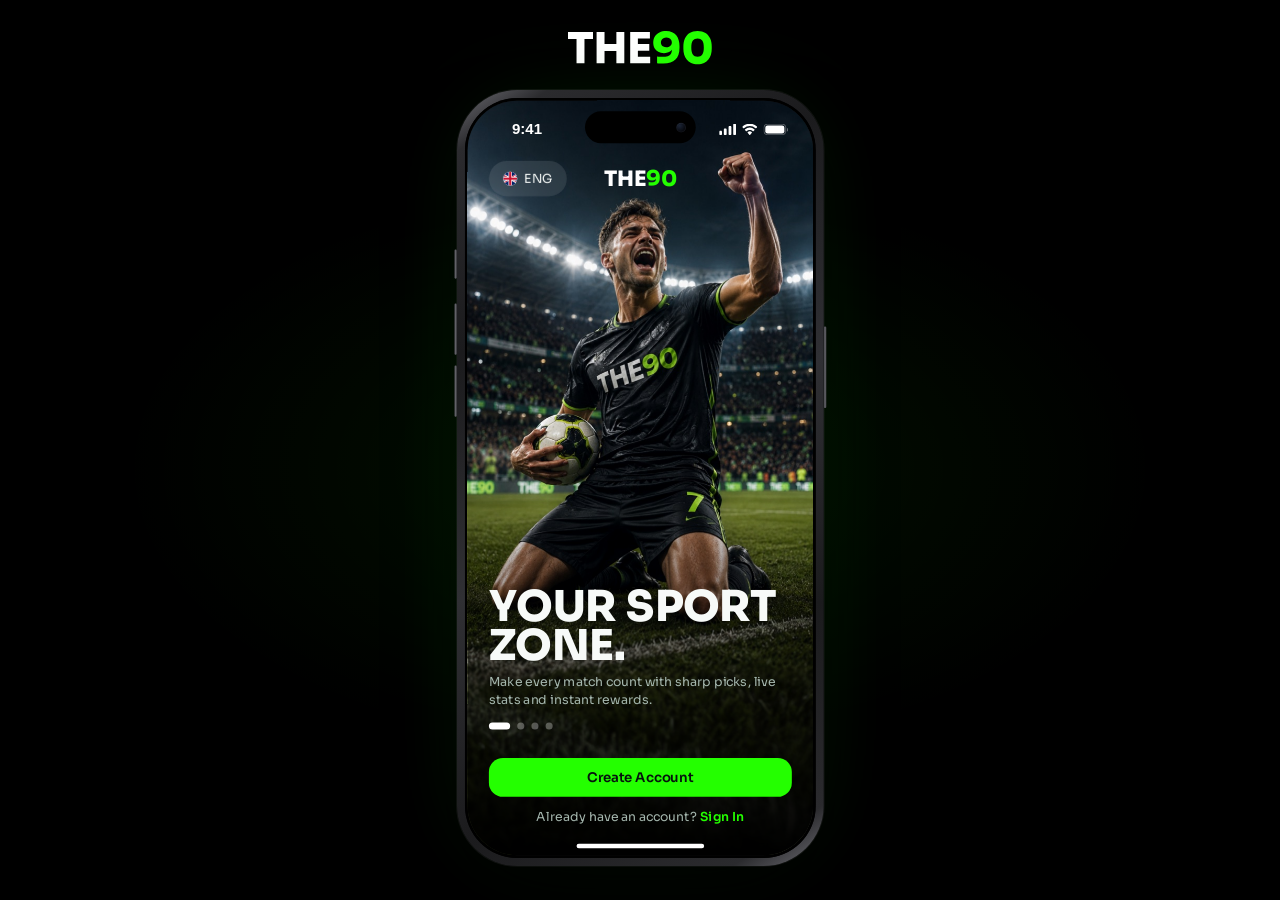
==== index.html @ f359acd2 "Rankings is the Global Ranking from the new mock-up The podium is gone: the season countdown, the Pr" ====
<!DOCTYPE html>
<html lang="en">
<head>
<meta charset="UTF-8">
<meta name="viewport" content="width=device-width, initial-scale=1">
<!-- The stylesheets and scripts carry ?v= numbers, but this page does not, so a
     cached copy of it keeps asking for the versions it remembers. Prototype gets
     reloaded by hand all day — always revalidate. -->
<meta http-equiv="Cache-Control" content="no-cache, no-store, must-revalidate">
<meta http-equiv="Pragma" content="no-cache">
<meta http-equiv="Expires" content="0">
<title>THE90 — Prototype</title>
<link rel="icon" href="assets/the90-logo.svg" type="image/svg+xml">

<link rel="preconnect" href="https://fonts.googleapis.com">
<link rel="preconnect" href="https://fonts.gstatic.com" crossorigin>
<link href="https://fonts.googleapis.com/css2?family=Sora:wght@400;500;600;700;800&display=swap" rel="stylesheet">
<!-- the countdown digits on Rankings -->
<link href="https://fonts.googleapis.com/css2?family=Inter:wght@700&display=swap" rel="stylesheet">

<link rel="stylesheet" href="css/style.css?v=8">
<link rel="stylesheet" href="css/main.css?v=64">
<link rel="stylesheet" href="css/rankings.css?v=17">
<link rel="stylesheet" href="css/leagues.css?v=61">
<link rel="stylesheet" href="css/arena.css?v=67">
<link rel="stylesheet" href="css/live.css?v=5">
<link rel="stylesheet" href="css/league.css?v=49">
<link rel="stylesheet" href="css/my-zone.css?v=8">
<link rel="stylesheet" href="css/ranks.css?v=1">
<link rel="stylesheet" href="css/notifications.css?v=2">
<link rel="stylesheet" href="css/community.css?v=11">
<link rel="stylesheet" href="css/settings.css?v=5">
</head>
<body>

<main class="stage">

  <!-- ===== Project logo ===== -->
  <button class="stage__logo" type="button" data-go="welcome" aria-label="Open THE90 from the beginning">
    <img src="assets/the90-logo.svg" alt="THE90" width="162" height="38">
  </button>

  <!-- ===== iPhone mockup ===== -->
  <div class="device-wrap">
  <div class="device">
    <span class="device__btn device__btn--action"></span>
    <span class="device__btn device__btn--vol-up"></span>
    <span class="device__btn device__btn--vol-down"></span>
    <span class="device__btn device__btn--power"></span>

    <div class="device__screen">
      <div class="island"><span class="island__cam"></span></div>

      <!-- ---------- app ---------- -->
      <div class="app" id="app">

        <!-- ambient background -->
        <div class="app__bg" data-bg>
          <img src="assets/img/hero.jpg" alt="" class="app__bg-img is-active" data-welcome-bg>
          <img src="assets/img/welcome-match.jpg" alt="" class="app__bg-img" data-welcome-bg>
          <img src="assets/img/welcome-fans.jpg" alt="" class="app__bg-img" data-welcome-bg>
          <img src="assets/img/welcome-player.jpg" alt="" class="app__bg-img" data-welcome-bg>
          <div class="app__bg-fade"></div>
        </div>

        <!-- status bar -->
        <div class="statusbar">
          <div class="statusbar__time">9:41</div>
          <div class="statusbar__levels">
            <img src="assets/icons/cellular.svg" alt="" width="19.2" height="12.23">
            <img src="assets/icons/wifi.svg" alt="" width="17.14" height="12.33">
            <img src="assets/icons/battery.svg" alt="" width="27.33" height="13">
          </div>
        </div>

        <!-- ============ SCREEN: WELCOME ============ -->
        <section class="screen screen--welcome is-active" data-screen="welcome">
          <div class="content content--welcome">

            <div class="logo-row">
              <button class="lang" type="button">
                <span class="lang__flag"><img src="assets/icons/flag-uk.svg" alt="" width="16" height="16"></span>
                <span class="lang__label">ENG</span>
              </button>
              <div class="wordmark">THE<span>90</span></div>
            </div>

            <div class="welcome-main">
              <div class="offer" data-welcome-copy>
                <h1 class="offer__title offer__title--hero" data-welcome-title>Your Sport<br>Zone.</h1>
                <p class="offer__sub" data-welcome-subtitle>Make every match count with sharp picks, live stats and instant rewards.</p>
                <div class="dots" data-dots>
                  <span class="dots__dot is-active"></span>
                  <span class="dots__dot"></span>
                  <span class="dots__dot"></span>
                  <span class="dots__dot"></span>
                </div>
              </div>
            </div>

            <div class="card-bottom">
              <button class="btn btn--primary" type="button" data-go="create">Create Account</button>
              <p class="switch">
                <span>Already have an account?</span>
                <a href="#" data-go="signin">Sign In</a>
              </p>
            </div>

          </div>
        </section>

        <!-- ============ SCREEN: SIGN IN ============ -->
        <section class="screen screen--form" data-screen="signin">
          <form class="content content--form" novalidate data-form="signin">

            <div class="form-main">

              <div class="logo-row">
                <button class="lang" type="button">
                  <span class="lang__flag"><img src="assets/icons/flag-uk.svg" alt="" width="16" height="16"></span>
                  <span class="lang__label">ENG</span>
                </button>
                <div class="wordmark">THE<span>90</span></div>
              </div>

              <div class="offer">
                <h1 class="offer__title">Sign in to your Account.</h1>
                <p class="offer__sub">Sign up to place bets, follow live events and receive exclusive bonuses.</p>
              </div>

              <!-- email -->
              <div class="field" data-field data-validate="email">
                <div class="field__box">
                  <input class="field__input" type="email" name="email" placeholder="john@email.com"
                         autocomplete="email" spellcheck="false">
                </div>
                <p class="field__msg" data-msg></p>
              </div>

              <!-- password -->
              <div class="field" data-field data-validate="required">
                <div class="field__box">
                  <input class="field__input" type="password" name="password" placeholder="Password"
                         autocomplete="current-password">
                  <button class="field__eye" type="button" data-eye aria-label="Show password"></button>
                </div>
                <p class="field__msg" data-msg></p>
              </div>

              <div class="section">
                <button class="btn btn--primary" type="submit">Next Step</button>
              </div>

              <div class="divider"><span class="divider__line"></span><span class="divider__label">or</span><span class="divider__line"></span></div>

              <div class="socials">
                <button class="social social--fb" type="button"><img src="assets/icons/facebook.svg" alt="Facebook" width="24" height="24"></button>
                <button class="social social--light" type="button"><img src="assets/icons/google.svg" alt="Google" width="23" height="23"></button>
                <button class="social social--light" type="button"><img src="assets/icons/apple.svg" alt="Apple" width="24" height="24"></button>
              </div>

              <p class="switch switch--pad">
                <span>Don't have an account?</span>
                <a href="#" data-go="create">Create Account Now</a>
              </p>

            </div>

            <p class="terms">Terms &amp; Conditions</p>

          </form>
        </section>

        <!-- ============ SCREEN: CREATE ACCOUNT ============ -->
        <section class="screen screen--form" data-screen="create">
          <form class="content content--form" novalidate data-form="create">

            <div class="form-main">

              <div class="logo-row">
                <button class="lang" type="button">
                  <span class="lang__flag"><img src="assets/icons/flag-uk.svg" alt="" width="16" height="16"></span>
                  <span class="lang__label">ENG</span>
                </button>
                <div class="wordmark">THE<span>90</span></div>
              </div>

              <div class="offer">
                <h1 class="offer__title">Create<br>Account.</h1>
                <p class="offer__sub">Sign up to place bets, follow live events and receive exclusive bonuses.</p>
              </div>

              <!-- email -->
              <div class="field" data-field data-validate="email">
                <div class="field__box">
                  <input class="field__input" type="email" name="email" placeholder="john@email.com"
                         autocomplete="email" spellcheck="false">
                </div>
                <p class="field__msg" data-msg></p>
              </div>

              <!-- password -->
              <div class="field" data-field data-validate="password">
                <div class="field__box">
                  <input class="field__input" type="password" name="password" placeholder="Password"
                         autocomplete="new-password">
                  <button class="field__eye" type="button" data-eye aria-label="Show password"></button>
                </div>
                <p class="field__msg field__msg--hint" data-msg>Use 8+ characters with letters, numbers and symbols.</p>
              </div>

              <!-- confirm password -->
              <div class="field" data-field data-validate="confirm">
                <div class="field__box">
                  <input class="field__input" type="password" name="confirm" placeholder="Confirm password"
                         autocomplete="new-password">
                  <button class="field__eye" type="button" data-eye aria-label="Show password"></button>
                </div>
                <p class="field__msg" data-msg></p>
              </div>

              <div class="card">
                <button class="btn btn--primary" type="submit">Next Step</button>

                <label class="check">
                  <input class="check__input" type="checkbox" name="terms" data-required-check>
                  <span class="check__box"></span>
                  <span class="check__label">I agree with the <a href="#">Terms &amp; Conditions</a></span>
                </label>

                <label class="check">
                  <input class="check__input" type="checkbox" name="promo">
                  <span class="check__box"></span>
                  <span class="check__label">I would like to receive promotions and bonus offers.</span>
                </label>
              </div>

            </div>

            <div class="divider"><span class="divider__line"></span><span class="divider__label">or</span><span class="divider__line"></span></div>

            <div class="socials">
              <button class="social social--fb" type="button"><img src="assets/icons/facebook.svg" alt="Facebook" width="24" height="24"></button>
              <button class="social social--light" type="button"><img src="assets/icons/google.svg" alt="Google" width="23" height="23"></button>
              <button class="social social--light" type="button"><img src="assets/icons/apple.svg" alt="Apple" width="24" height="24"></button>
            </div>

            <p class="switch">
              <span>Already have an account?</span>
              <a href="#" data-go="signin">Sign In</a>
            </p>

          </form>
        </section>

        <!-- ============ SCREEN: PROFILE SETUP ============ -->
        <section class="screen screen--form" data-screen="profile">
          <form class="content content--profile" novalidate data-form="profile">
            <button class="iconbtn setup-back" type="button" data-go="create" aria-label="Back">
              <img src="assets/icons/chevron-down.svg" alt="" width="20" height="20">
            </button>
            <div class="offer">
              <h1 class="offer__title">Set up your profile</h1>
              <p class="offer__sub">Choose how you'll appear to others</p>
            </div>
            <label class="avatar-pick">
              <input type="file" accept="image/*" data-avatar-input>
              <span class="avatar-pick__preview" data-avatar-preview>+</span>
            </label>

            <section class="avatar-presets" aria-label="Preset avatars">
              <p class="avatar-presets__title">Or pick one of ours</p>
              <div class="avatar-presets__grid" data-avatar-presets></div>
            </section>
            <div class="field profile-field" data-field data-validate="username">
              <label class="field__label" for="profile-username">Username</label>
              <div class="field__box">
                <input class="field__input" id="profile-username" type="text" name="username"
                       placeholder="@username" autocomplete="username" spellcheck="false">
              </div>
              <p class="field__msg" data-msg></p>
            </div>
            <button class="btn btn--primary" type="submit">Continue</button>
            <button class="setup-skip" type="button" data-go="teams">Skip for now</button>
          </form>
        </section>

        <!-- ============ SCREEN: FAVOURITE TEAM ============ -->
        <section class="screen screen--form" data-screen="teams">
          <div class="content content--teams">
            <button class="iconbtn setup-back" type="button" data-go="profile" aria-label="Back">
              <img src="assets/icons/chevron-down.svg" alt="" width="20" height="20">
            </button>
            <div class="offer">
              <h1 class="offer__title">Pick your favourite teams</h1>
              <p class="offer__sub">We'll personalise your feed and offers</p>
            </div>
            <label class="club-search">
              <img src="assets/search.svg" alt="" width="18" height="18">
              <input type="search" placeholder="Search club..." data-club-search>
            </label>
            <div class="club-grid" data-club-grid></div>
            <button class="clubs-toggle" type="button" data-clubs-toggle>All Clubs <span>↓</span></button>
            <button class="btn btn--primary team-continue" type="button" data-team-continue>Continue</button>
            <button class="setup-skip team-skip" type="button" data-go="main">Skip for now</button>
          </div>
        </section>

        <!-- ============ SCREEN: MAIN ============ -->
        <section class="screen screen--main" data-screen="main">

          <!-- scrollable content -->
          <div class="mainscroll" data-scroll>
            <div class="mainscroll__inner">

              <!-- LIVE — one slide per match in play -->
              <div class="livewrap" data-live>
                <div class="live-track" data-live-track></div>
              </div>

              <!-- Daily challenges -->
              <div class="picksbar">
                <div class="picksbar__row">
                  <span class="picksbar__title">Daily challenges</span>
                  <span class="picks-deadline">
                    <img src="assets/icons/timer.svg" alt="" width="16" height="16">
                    <b data-picks-deadline>Closes in 12:15:38</b>
                  </span>
                </div>
                <div class="picksbar__progress">
                  <div class="picksbar__meter"><i data-picks-meter></i></div>
                  <span class="picksbar__count"><b data-picks-done>0</b><small data-picks-total>/10</small></span>
                </div>
              </div>

              <div class="picks" data-picks>
                <article class="mcard mcard--done" data-picks-done-card hidden>
                  <div class="donecard">
                    <div class="donecard__art" data-done-art aria-hidden="true"></div>
                    <p class="donecard__title">Congratulations! All 10 picks are in.</p>
                    <p class="donecard__win">
                      Rating reward:
                      <b><span data-done-points>+ 5</span><img src="assets/icons/soccer-ball.svg" alt="" width="16" height="16"></b>
                    </p>
                    <button class="donecard__edit" type="button" data-done-edit>Edit picks</button>
                  </div>
                </article>
              </div>

              <!-- Sponsored AD -->
              <div class="ad" data-ad>
                <span class="ad__tag">Sponsored AD</span>
                <div class="ad__track" data-ad-track>
                  <article class="ad__slide is-active">
                    <div class="ad__text"><h3>Weekend<br>Boost Special</h3><p>Deposit now and get up to <b>€500 bonus</b></p><button class="ad__btn" type="button">Claim Now</button></div>
                    <img class="ad__model" src="assets/img/ad-model.png" alt="">
                  </article>
                  <article class="ad__slide">
                    <div class="ad__text"><h3>Champions<br>Night Bonus</h3><p>Make your picks and earn <b>double points</b></p><button class="ad__btn" type="button">Play Now</button></div>
                    <img class="ad__model" src="assets/img/ad-model.png" alt="">
                  </article>
                  <article class="ad__slide">
                    <div class="ad__text"><h3>Daily<br>Winning Streak</h3><p>Return every day for an <b>extra reward</b></p><button class="ad__btn" type="button">Join Now</button></div>
                    <img class="ad__model" src="assets/img/ad-model.png" alt="">
                  </article>
                </div>
                <div class="ad__dots" data-ad-dots><button class="is-active" type="button" aria-label="Ad 1"></button><button type="button" aria-label="Ad 2"></button><button type="button" aria-label="Ad 3"></button></div>
              </div>

              <!-- Calendar -->
              <div class="section-head"><span>Calendar</span></div>
              <div class="daterow" data-daterow></div>
              <div class="daylist" data-daylist></div>

              <!-- News -->
              <div class="section-head"><span>News</span></div>
              <div class="news">
                <article class="newscard">
                  <img class="newscard__art" src="assets/img/welcome-goal.jpg" alt="">
                  <div class="newscard__body">
                    <strong class="newscard__title">Exact scores are paying out twice as often this month</strong>
                    <p class="newscard__text">Across the last five rounds the exact-score market landed on 18% of cards — nearly double the season average. Most of that comes from low-scoring league games, where 1–0 and 2–1 keep repeating. The outcome market is still the safer 10 points, but if you are chasing the table, the 30 is where the ground is being made up right now.</p>
                    <button class="newscard__more" type="button" data-news-more aria-expanded="false">Read more</button>
                  </div>
                </article>
                <article class="newscard">
                  <img class="newscard__art" src="assets/img/welcome-fans.jpg" alt="">
                  <div class="newscard__body">
                    <strong class="newscard__title">Private leagues are outgrowing the public boards</strong>
                    <p class="newscard__text">Nine in ten rounds are now played inside an invite-only league rather than on the global table. Smaller boards mean your position moves every single round, and the chat keeps everyone honest about their picks. Public leagues still decide the season ranking, but the day-to-day competition has clearly moved indoors.</p>
                    <button class="newscard__more" type="button" data-news-more aria-expanded="false">Read more</button>
                  </div>
                </article>
                <article class="newscard">
                  <img class="newscard__art" src="assets/img/welcome-match.jpg" alt="">
                  <div class="newscard__body">
                    <strong class="newscard__title">What the derby round means for your streak</strong>
                    <p class="newscard__text">Six top-flight derbies land in the same round for the first time this season. Derbies break form: home advantage counts for less, and draws come in well above the usual rate. If your streak is on the line, the outcome market is the one to lean on this week — the exact score can wait for a calmer round.</p>
                    <button class="newscard__more" type="button" data-news-more aria-expanded="false">Read more</button>
                  </div>
                </article>
                <button class="news__all" type="button">All news</button>
              </div>

            </div>
          </div>

          <!-- fixed top app bar -->
          <div class="topbar">
            <div class="topbar__scrim"></div>
            <div class="topbar__row">
              <div class="wordmark wordmark--sm">THE<span>90</span></div>
              <div class="topbar__actions status-header">
                <button class="iconbtn" type="button" aria-label="Notifications, 3 unread" data-go="notifications" data-notification-button>
                  <img src="assets/icons/bell.svg" alt="" width="12" height="13">
                  <span class="iconbtn__badge" data-notification-badge>3</span>
                </button>
                <button class="balance" type="button" data-go="my-zone" aria-label="Open My Zone profile">
                  <span class="balance__avatar">
                    <img src="assets/my-zone/avatar.png" alt="">
                    <img class="balance__rank-icon" src="assets/icons/rank-badge.svg" alt="" width="16" height="16">
                  </span>
                  <span class="balance__copy">
                    <span class="balance__row">
                      <img class="balance__coin" src="assets/icons/soccer-ball.svg" alt="" width="16" height="16">
                      <span class="balance__value" data-balance>10 000</span>
                    </span>
                    <small class="balance__rank" data-rank-label>Diamond</small>
                  </span>
                </button>
              </div>
            </div>
          </div>

        </section>

        <!-- ============ SCREEN: RANKINGS ============ -->
        <section class="screen screen--rankings" data-screen="rankings">
          <div class="rankings-scroll" data-rankings-scroll>
            <!-- Figma › 02 · Rankings › Global – Top Leaders (1267:8160) -->
            <div class="leaders-hero">
              <div class="leaders-hero__art" aria-hidden="true">
                <img src="assets/rankings/v2/hero.jpg" alt="">
              </div>

              <div class="leaders-hero__content">
                <div class="leaders-timer" role="timer" aria-label="Season ends in" data-leaders-timer>
                  <span class="leaders-timer__label"><img src="assets/rankings/v2/timer.svg" alt="" width="12" height="12">Ends in</span>
                  <span class="leaders-timer__clock">
                    <span class="leaders-timer__unit"><b data-leaders-timer-part="d">10</b><small>d</small></span><i>:</i>
                    <span class="leaders-timer__unit"><b data-leaders-timer-part="h">15</b><small>h</small></span><i>:</i>
                    <span class="leaders-timer__unit"><b data-leaders-timer-part="m">39</b><small>m</small></span><i>:</i>
                    <span class="leaders-timer__unit"><b data-leaders-timer-part="s">39</b><small>s</small></span>
                  </span>
                </div>

                <header class="leaders-heading">
                  <h1>Global<br><span>Ranking</span></h1>
                  <p class="leaders-season"><i></i>Season 2026/27</p>
                </header>

                <button class="leaders-prizes" type="button" data-leaders-prizes aria-haspopup="dialog">
                  Prizes <img src="assets/rankings/v2/chevron.svg" alt="" width="16" height="16">
                </button>
              </div>
            </div>

            <div class="leaders-list" data-leaders-list>
              <!-- a running feed: a new gainer slides in every couple of seconds -->
              <section class="leaders-gainers" aria-label="Top gainers">
                <p class="leaders-gainers__title">Top gainers:</p>
                <div class="leaders-gainers__track" aria-live="off" data-leaders-gainers></div>
              </section>
              <div class="leaders-rows" aria-label="Global leaderboard" data-rankings-list></div>
            </div>
          </div>

          <!-- everything scrolling up dissolves into the status bar -->
          <div class="rankings-scrim" aria-hidden="true"></div>
        </section>

        <!-- ============ SCREEN: LEAGUES ============ -->
        <section class="screen screen--leagues" data-screen="leagues">
          <div class="leagues-scroll" data-leagues-scroll>
            <main class="theleagues-content">
              <section class="theleagues-hero" aria-labelledby="theleagues-title">
                <div class="theleagues-hero__copy">
                  <h1 id="theleagues-title">Your community. Your rules.</h1>
                  <p>Create your league or join friends' leagues, chat, compete and have fun together.</p>
                </div>
                <div class="theleagues-tabs" role="tablist" aria-label="Your leagues">
                  <button class="theleagues-tab" type="button" role="tab" aria-selected="false" data-leagues-tab="joined">Joined Leagues</button>
                  <button class="theleagues-tab is-on" type="button" role="tab" aria-selected="true" data-leagues-tab="own">My Leagues</button>
                </div>
              </section>

              <section class="theleagues-panel" role="tabpanel" data-leagues-panel="joined" hidden>
                <header class="theleagues-section-head">
                  <h2>Joined Leagues <span>(1)</span></h2>
                </header>
                <!-- A league somebody else runs: you play in it, and the only
                     things it lets you do are invite and leave. -->
                <div class="theleagues-list">
                  <article class="theleagues-card">
                    <button class="theleagues-card__open" type="button" data-go="league"
                            data-league-joined="true" data-league-privacy="open"
                            aria-label="Open Office League">
                      <span class="theleagues-card__art">
                        <img src="assets/leagues/theleagues-bronze-trophy.png" alt="">
                      </span>
                      <span class="theleagues-card__body">
                        <span class="theleagues-card__copy">
                          <h3 class="theleagues-card__title">Office League</h3>
                          <p>Colleagues on the field, friends in life. Only forward!</p>
                        </span>
                        <span class="theleagues-card__rule"></span>
                        <span class="theleagues-card__footer">
                          <span class="theleagues-card__avatars">
                            <img src="assets/leagues/theleagues-member-1.png" alt="">
                            <img src="assets/leagues/theleagues-member-2.png" alt="">
                            <img src="assets/leagues/theleagues-member-3.png" alt="">
                            <img src="assets/leagues/theleagues-member-4.png" alt="">
                            <span class="theleagues-card__more">+24</span>
                          </span>
                        </span>
                      </span>
                    </button>
                    <button class="theleagues-card__chat" type="button" data-go="league-chat"
                            data-league-joined="true" data-league-privacy="open"
                            aria-label="Open the chat of Office League">Chat<i class="theleagues-card__unread"></i></button>
                  </article>
                </div>
                <article class="theleagues-create-card">
                  <img src="assets/leagues/theleagues-create-trophy.png" alt="">
                  <div><h2>Create Your Own League</h2><p>Set your rules, invite friends and compete for the top spot.</p></div>
                  <button type="button" data-go="league-create">Create League</button>
                </article>
              </section>

              <section class="theleagues-panel" role="tabpanel" data-leagues-panel="own">
                <header class="theleagues-section-head">
                  <h2>My Leagues <span data-leagues-count>(3)</span></h2>
                  <button type="button" class="theleagues-sort" aria-label="Sort leagues by recent">Sort by: <b>Recent</b><img src="assets/icons/chevron-down.svg" alt=""></button>
                </header>
                <div class="theleagues-list" data-own-leagues></div>
                <div class="theleagues-empty" data-own-empty hidden>
                  <strong>No leagues of your own yet</strong>
                  <p>Start a league and invite the people you want to play with.</p>
                </div>
                <article class="theleagues-create-card">
                  <img src="assets/leagues/theleagues-create-trophy.png" alt="">
                  <div><h2>Create Your Own League</h2><p>Set your rules, invite friends and compete for the top spot.</p></div>
                  <button type="button" data-go="league-create">Create League</button>
                </article>
              </section>
            </main>

          </div>

          <div class="topbar leagues-topbar">
            <div class="topbar__scrim"></div>
            <div class="topbar__row">
              <div class="wordmark wordmark--sm">THE<span>LEAGUES</span></div>
              <div class="topbar__actions status-header">
                <button class="iconbtn" type="button" aria-label="Notifications, 3 unread" data-go="notifications" data-notification-button>
                  <img src="assets/icons/bell.svg" alt="" width="12" height="13">
                  <span class="iconbtn__badge" data-notification-badge>3</span>
                </button>
                <button class="balance" type="button" data-go="my-zone" aria-label="Open My Zone profile">
                  <span class="balance__avatar">
                    <img src="assets/arena/thearena-avatar.png" alt="">
                    <img class="balance__rank-icon" src="assets/icons/rank-badge.svg" alt="" width="16" height="16">
                  </span>
                  <span class="balance__copy">
                    <span class="balance__row">
                      <img class="balance__coin" src="assets/icons/soccer-ball.svg" alt="" width="16" height="16">
                      <span class="balance__value">10 000</span>
                    </span>
                    <small class="balance__rank" data-rank-label>Diamond</small>
                  </span>
                </button>
              </div>
            </div>
          </div>
        </section>

          <!-- ============ SCREEN: ARENA ============ -->
          <section class="screen screen--arena" data-screen="arena">
            <div class="arena-scroll" data-arena-scroll>
              <main class="thearena-content">
                <section class="thearena-hero" aria-labelledby="thearena-title">
                  <div class="thearena-hero__copy">
                    <h1 id="thearena-title">Compete. Predict. Win.</h1>
                    <p>Join exclusive tournaments, predict outcomes, climb the leaderboard and win awesome prizes</p>
                  </div>
                  <div class="thearena-filters" role="tablist" aria-label="Tournament filters">
                    <button class="thearena-filter is-active" type="button" role="tab" aria-selected="true" data-arena-filter="all">All Tournaments</button>
                    <button class="thearena-filter" type="button" role="tab" aria-selected="false" data-arena-filter="open">Open</button>
                    <button class="thearena-filter" type="button" role="tab" aria-selected="false" data-arena-filter="ranked">Ranked</button>
                    <button class="thearena-filter" type="button" role="tab" aria-selected="false" data-arena-filter="sponsored">Sponsored</button>
                  </div>
                </section>

                <section class="thearena-section thearena-featured-section" aria-labelledby="arena-live-title">
                  <header class="thearena-section__head"><h2 id="arena-live-title">Live Tournaments</h2><button type="button" class="thearena-link" data-featured-toggle aria-controls="live-tournaments" aria-expanded="false">View all</button></header>
                  <div class="thearena-featured-viewport" id="live-tournaments" data-featured-viewport aria-label="Live tournaments">
                    <div class="thearena-featured-track" data-featured-track>
                      <article class="thearena-featured thearena-featured-card" data-arena-tournament data-featured-card data-arena-kind="sponsored" data-tournament-phase="live" data-tournament-id="diamond-cup" data-tournament-state="joined" role="button" tabindex="0" aria-label="Open Diamond Cup tournament, live now">
                        <div class="thearena-featured__cover">
                          <img src="assets/arena/thearena-diamond-cup.png" alt="Diamond Cup trophy">
                          <span class="thearena-tag thearena-tag--sponsored">Sponsored</span>
                          <span class="thearena-time thearena-time--live"><i aria-hidden="true"></i>Live now</span>
                        </div>
                        <div class="thearena-featured__body">
                          <div class="thearena-featured__copy"><h3>DIAMOND CUP</h3><p>Exclusive VIP tournament · 5 rounds of top matches · branded sponsor prizes</p></div>
                          <div class="thearena-featured__footer">
                            <dl class="thearena-stats"><div><dt>40</dt><dd>Participants</dd></div><div><dt>5</dt><dd>Rounds</dd></div></dl>
                            <div class="thearena-place"><strong>#6</strong><span>Your place</span></div>
                            <button type="button" class="thearena-join" data-arena-join>Join for FREE</button>
                          </div>
                        </div>
                      </article>
                      <article class="thearena-featured thearena-featured-card" data-arena-tournament data-featured-card data-arena-kind="open" data-tournament-phase="live" data-tournament-id="weekend-spotlight" data-tournament-state="joined" role="button" tabindex="0" aria-label="Open Weekend Challenge tournament, live now">
                        <div class="thearena-featured__cover">
                          <img src="assets/arena/thearena-gold-cup.png" alt="Golden football trophy">
                          <span class="thearena-tag thearena-tag--open">Open</span>
                          <span class="thearena-time thearena-time--live"><i aria-hidden="true"></i>Live now</span>
                        </div>
                        <div class="thearena-featured__body">
                          <div class="thearena-featured__copy"><h3>WEEKEND CHALLENGE</h3><p>Predict top matches this weekend and compete for exclusive prizes</p></div>
                          <div class="thearena-featured__footer">
                            <dl class="thearena-stats"><div><dt>40</dt><dd>Participants</dd></div><div><dt>5</dt><dd>Rounds</dd></div></dl>
                            <div class="thearena-place"><strong>#12</strong><span>Your place</span></div>
                            <button type="button" class="thearena-join" data-arena-join>Join for FREE</button>
                          </div>
                        </div>
                      </article>
                      <article class="thearena-featured thearena-featured-card" data-arena-tournament data-featured-card data-arena-kind="sponsored" data-tournament-phase="live" data-tournament-id="final-whistle" data-tournament-state="joined" role="button" tabindex="0" aria-label="Open Final Whistle tournament, live now">
                        <div class="thearena-featured__cover">
                          <img src="assets/arena/thearena-football.png" alt="Silver football trophy">
                          <span class="thearena-tag thearena-tag--sponsored">Sponsored</span>
                          <span class="thearena-time thearena-time--live"><i aria-hidden="true"></i>Live now</span>
                        </div>
                        <div class="thearena-featured__body">
                          <div class="thearena-featured__copy"><h3>FINAL WHISTLE</h3><p>Join the sponsor cup and make your picks before the final kickoff</p></div>
                          <div class="thearena-featured__footer">
                            <dl class="thearena-stats"><div><dt>32</dt><dd>Participants</dd></div><div><dt>3</dt><dd>Rounds</dd></div></dl>
                            <div class="thearena-place"><strong>#3</strong><span>Your place</span></div>
                            <button type="button" class="thearena-join" data-arena-join>Join for FREE</button>
                          </div>
                        </div>
                      </article>
                    </div>
                  </div>
                  <p class="thearena-featured-empty" data-featured-empty hidden>No live tournaments of this type are running now.</p>
                  <div class="thearena-featured-pagination" data-featured-pagination aria-label="Live tournament pages"></div>
                </section>

                <section class="thearena-section thearena-upcoming" aria-labelledby="arena-upcoming-title">
                  <header class="thearena-section__head"><h2 id="arena-upcoming-title">Upcoming Tournament</h2><button type="button" class="thearena-link" data-arena-show-all>View all</button></header>
                  <div class="thearena-tournament-list">
                    <article class="thearena-tournament" data-arena-tournament data-arena-kind="open" data-tournament-id="weekend-challenge" data-tournament-state="open" role="button" tabindex="0" aria-label="Open Weekend Challenge tournament">
                      <div class="thearena-tournament__art"><img src="assets/arena/thearena-gold-cup.png" alt="Golden football trophy"></div>
                      <div class="thearena-tournament__body">
                        <div class="thearena-tournament__topline"><span class="thearena-tag thearena-tag--open">Open</span><span class="thearena-time"><img src="assets/arena/thearena-timer.svg" alt="">2d 14h</span></div>
                        <div class="thearena-tournament__copy"><h3>Weekend challenge</h3><p>Guess the outcomes of top matches and win cool prizes</p></div>
                        <div class="thearena-tournament__bottom"><dl><div><dt>40</dt><dd>Slots</dd></div><div><dt>5</dt><dd>Rounds</dd></div></dl><button type="button" class="thearena-join" data-arena-join>Join for FREE</button></div>
                      </div>
                    </article>
                    <article class="thearena-tournament" data-arena-tournament data-arena-kind="ranked" data-tournament-id="ranked-rush" data-tournament-state="open" role="button" tabindex="0" aria-label="Open Ranked Rush tournament">
                      <div class="thearena-tournament__art"><img src="assets/arena/thearena-bronze-cup.png" alt="Tournament statue"></div>
                      <div class="thearena-tournament__body">
                        <div class="thearena-tournament__topline"><span class="thearena-tag thearena-tag--ranked">Ranked</span><span class="thearena-time"><img src="assets/arena/thearena-timer.svg" alt="">2d 14h</span></div>
                        <div class="thearena-tournament__copy"><h3>Ranked rush</h3><p>A ranked tournament for players ready to climb the leaderboard</p></div>
                        <div class="thearena-tournament__bottom"><dl><div><dt>40</dt><dd>Slots</dd></div><div><dt>5</dt><dd>Rounds</dd></div></dl><button type="button" class="thearena-join" data-arena-join>Join for 3€</button></div>
                      </div>
                    </article>
                    <article class="thearena-tournament" data-arena-tournament data-arena-kind="sponsored" data-tournament-id="sponsored-finals" data-tournament-state="locked" role="button" tabindex="0" aria-disabled="true" aria-label="Sponsored Finals tournament is locked">
                      <div class="thearena-tournament__art"><img src="assets/arena/thearena-football.png" alt="Silver football trophy"></div>
                      <div class="thearena-tournament__body">
                        <div class="thearena-tournament__topline"><span class="thearena-tag thearena-tag--sponsored">Sponsored</span><span class="thearena-time"><img src="assets/arena/thearena-timer.svg" alt="">2d 14h</span></div>
                        <div class="thearena-tournament__copy"><h3>Sponsored finals</h3><p>The closing sponsor cup — unlocks once the group stage is over</p></div>
                        <div class="thearena-tournament__bottom"><dl><div><dt>40</dt><dd>Slots</dd></div><div><dt>3</dt><dd>Rounds</dd></div></dl><button type="button" class="thearena-join is-locked" data-arena-join aria-label="Tournament is locked"><img src="assets/arena/thearena-lock.svg" alt=""></button></div>
                      </div>
                    </article>
                  </div>
                </section>

                <section class="thearena-section thearena-how" aria-labelledby="arena-how-title">
                  <header class="thearena-section__head"><h2 id="arena-how-title">How it works</h2><button type="button" class="thearena-link" data-arena-rules>View rules</button></header>
                  <div class="thearena-how__steps">
                    <article><div class="thearena-how__art thearena-how__art--join"><img src="assets/arena/thearena-how-it-works.png" alt=""></div><h3>Join a tournament</h3><p>Choose any tournament and join in one tap.</p></article>
                    <article><div class="thearena-how__art thearena-how__art--predict"><img src="assets/arena/thearena-how-it-works.png" alt=""></div><h3>Make predictions</h3><p>Answer questions, predict outcomes, earn points.</p></article>
                    <article><div class="thearena-how__art thearena-how__art--win"><img src="assets/arena/thearena-how-it-works.png" alt=""></div><h3>Climb &amp; Win</h3><p>Climb the leaderboard and win amazing prizes.</p></article>
                  </div>
                </section>
              </main>
            </div>

            <div class="topbar arena-topbar">
              <div class="topbar__scrim"></div>
              <div class="topbar__row">
                <div class="wordmark wordmark--sm">THE<span>ARENA</span></div>
                <div class="topbar__actions status-header">
                  <button class="iconbtn" type="button" aria-label="Notifications, 3 unread" data-go="notifications" data-notification-button>
                    <img src="assets/icons/bell.svg" alt="" width="12" height="13">
                    <span class="iconbtn__badge" data-notification-badge>3</span>
                  </button>
                  <button class="balance" type="button" data-go="my-zone" aria-label="Open My Zone profile">
                    <span class="balance__avatar">
                      <img src="assets/arena/thearena-avatar.png" alt="">
                      <img class="balance__rank-icon" src="assets/icons/rank-badge.svg" alt="" width="16" height="16">
                    </span>
                    <span class="balance__copy">
                      <span class="balance__row">
                        <img class="balance__coin" src="assets/icons/soccer-ball.svg" alt="" width="16" height="16">
                        <span class="balance__value">10 000</span>
                      </span>
                      <small class="balance__rank" data-rank-label>Diamond</small>
                    </span>
                  </button>
                </div>
              </div>
            </div>
          </section>

          <!-- ============ SCREEN: ARENA TOURNAMENT ============ -->
          <section class="screen screen--arena-tournament" data-screen="arena-tournament">
            <div class="arena-tournament-scroll" data-tournament-scroll>
              <header class="arena-tournament-hero">
                <img src="assets/arena/thearena-tournament-hero.png" alt="Tournament trophy" data-tournament-hero>
                <div class="arena-tournament-hero__fade" aria-hidden="true"></div>
                <button class="iconbtn league-back" type="button" data-go="arena" aria-label="Back to The Arena"><img src="assets/icons/chevron-down.svg" alt="" width="20" height="20"></button>
              </header>

              <section class="arena-tournament-summary" aria-labelledby="arena-tournament-title">
                <div class="arena-tournament-titleblock">
                  <span class="thearena-tag thearena-tag--sponsored" data-tournament-kind>Sponsored</span>
                  <h1 id="arena-tournament-title" data-tournament-title>DIAMOND CUP</h1>
                  <p data-tournament-description>Exclusive VIP tournament · 5 rounds of top matches · branded sponsor prizes</p>
                </div>
                <div class="arena-tournament-stats">
                  <dl>
                    <div><dt>Participants</dt><dd><b data-tournament-participants>15</b> <span>/ 40</span></dd></div>
                    <div><dt><img src="assets/arena/thearena-timer.svg" alt=""> <span data-tournament-time-label>Starts in</span></dt><dd data-tournament-time>2d 14h</dd></div>
                    <div><dt>Rounds</dt><dd><b data-tournament-rounds>3</b> <span data-tournament-round-total>/5</span></dd></div>
                    <div data-tournament-entry><dt>Entry</dt><dd>Free</dd></div>
                    <div data-tournament-place hidden><dt>Your place</dt><dd data-tournament-place>#6</dd></div>
                  </dl>
                  <button class="arena-tournament-join" type="button" data-tournament-join>Join Tournament</button>
                </div>
              </section>

              <div class="arena-tournament-tabs-sticky">
                <div class="arena-tournament-tabs" role="tablist" aria-label="Tournament sections" data-tournament-tabs>
                  <button class="is-active" type="button" role="tab" aria-selected="true" aria-controls="tournament-events" data-tournament-tab="events">Events</button>
                  <button type="button" role="tab" aria-selected="false" aria-controls="tournament-overview" data-tournament-tab="overview">Overview</button>
                  <button type="button" role="tab" aria-selected="false" aria-controls="tournament-leaderboard" data-tournament-tab="leaderboard">Leaderboard</button>
                  <button type="button" role="tab" aria-selected="false" aria-controls="tournament-rules" data-tournament-tab="rules">Rules</button>
                  <button type="button" role="tab" aria-selected="false" aria-controls="tournament-prizes" data-tournament-tab="prizes">Prizes</button>
                  <i class="arena-tournament-tabs__indicator" data-tournament-tab-indicator aria-hidden="true"></i>
                </div>
              </div>

              <div class="arena-tournament-panels" data-tournament-panels>
                <section class="arena-tournament-panel" id="tournament-events" role="tabpanel" data-tournament-panel="events">
                  <div class="tournament-panel-head"><h2>Tournament events</h2><p>Five rounds of top matches are waiting for your predictions.</p></div>
                  <ol class="tournament-events">
                    <li data-tournament-event="1">
                      <span class="tournament-events__step" data-tournament-event-marker>1</span>
                      <article class="tournament-events__card"><div><b>Round 1 · Opening picks</b><p>Make predictions before kickoff.</p></div><i data-tournament-event-state>Next</i></article>
                    </li>
                    <li data-tournament-event="2">
                      <span class="tournament-events__step" data-tournament-event-marker>2</span>
                      <article class="tournament-events__card"><div><b>Round 2 · Knockout races</b><p>Three top matches and bonus points for streaks.</p></div><i data-tournament-event-state>Upcoming</i></article>
                    </li>
                    <li data-tournament-event="3">
                      <span class="tournament-events__step" data-tournament-event-marker>3</span>
                      <article class="tournament-events__card"><div><b>Round 3 · Semi-finals</b><p>Predictions lock 15 minutes before the first match.</p></div><i data-tournament-event-state>Upcoming</i></article>
                    </li>
                    <li data-tournament-event="4">
                      <span class="tournament-events__step" data-tournament-event-marker>4</span>
                      <article class="tournament-events__card"><div><b>Round 4 · Final weekend</b><p>Double points are available for every correct result.</p></div><i data-tournament-event-state>Upcoming</i></article>
                    </li>
                    <li data-tournament-event="5">
                      <span class="tournament-events__step" data-tournament-event-marker>5</span>
                      <article class="tournament-events__card"><div><b>Round 5 · The final</b><p>Leaderboard closes after the final whistle.</p></div><i data-tournament-event-state>Upcoming</i></article>
                    </li>
                  </ol>
                </section>

                <section class="arena-tournament-panel" id="tournament-overview" role="tabpanel" data-tournament-panel="overview">
                  <div class="tournament-about">
                    <h2>About tournament</h2>
                    <p data-tournament-about>Diamond Cup is a closed VIP tournament with 5 rounds of top matches. Predict outcomes, earn points and compete for amazing prizes from our sponsor.</p>
                    <button type="button" class="tournament-more" data-tournament-more aria-expanded="false">Show more <img src="assets/arena/thearena-tournament-back.svg" alt=""></button>
                  </div>
                  <article class="tournament-prize-card">
                    <img src="assets/arena/thearena-tournament-prize.png" alt="VIP final tickets and THE90 winner jersey">
                    <div><h2>Win <em>VIP</em> tickets to UEFA final</h2><p>+ Exclusive merch</p></div>
                  </article>
                </section>

                <section class="arena-tournament-panel" id="tournament-leaderboard" role="tabpanel" data-tournament-panel="leaderboard">
                  <div class="tournament-rankings" data-tournament-rankings>
                    <div class="tournament-rankings__hero" data-tournament-ranking-hero>
                      <img class="rankings-hero__bg" src="assets/rankings/podium-bg.jpg" alt="">
                      <div class="rankings-podium tournament-rankings__podium" data-tournament-ranking-podium aria-label="Top three leaders"></div>
                    </div>
                    <div class="rankings-list tournament-rankings__list" aria-label="Tournament leaderboard" data-tournament-rankings-list></div>
                  </div>
                </section>

                <section class="arena-tournament-panel" id="tournament-rules" role="tabpanel" data-tournament-panel="rules">
                <div class="rules-card">
                  <div class="rule">
                    <span class="rule__icon" aria-hidden="true">
                      <svg viewBox="0 0 24 24"><path d="M12 2a10 10 0 100 20 10 10 0 000-20zm0 18a8 8 0 110-16 8 8 0 010 16zm1-13h-2v6l5 3 1-1.7-4-2.3z" fill="currentColor"/></svg>
                    </span>
                    <span class="rule__copy">
                      <strong>Format · 5 rounds of top matches</strong>
                      <small>Each round — call the outcome, or go for the exact score. Fixed points, no odds.</small>
                    </span>
                  </div>

                  <div class="rule">
                    <span class="rule__icon" aria-hidden="true">
                      <svg viewBox="0 0 24 24"><path d="M4 4h16v16H4zm2 2v12h12V6zm3 3h6v6H9z" fill="currentColor"/></svg>
                    </span>
                    <span class="rule__copy">
                      <strong>Scoring</strong>
                      <small>Outcome only · Exact score. A card pays once — nothing stacks.</small>
                    </span>
                    <span class="rule__points" data-league-points>
                      <b>+10</b><b>+30</b>
                    </span>
                  </div>

                  <div class="rule">
                    <span class="rule__icon" aria-hidden="true">
                      <svg viewBox="0 0 24 24"><path d="M17 9h-1V7a4 4 0 10-8 0v2H7a1.6 1.6 0 00-1.6 1.6v8.8A1.6 1.6 0 007 21h10a1.6 1.6 0 001.6-1.6v-8.8A1.6 1.6 0 0017 9zm-7-2a2 2 0 114 0v2h-4z" fill="currentColor"/></svg>
                    </span>
                    <span class="rule__copy">
                      <strong>Entry</strong>
                      <small>Invite only (VIP) · 100 Coins entry. Points from this tournament don’t count towards Global.</small>
                    </span>
                  </div>
                  </div>

                  <!-- FIFA · "THE BEST EVER FIFA WORLD CUP GOALS | Part 1"; the player is
                       only fetched once you press play, and goes straight to fullscreen -->
                  <div class="rules-video" data-video="tTK90W_2Yh8">
                    <button class="rules-video__poster" type="button" data-video-play>
                      <span class="rules-video__tag">Video breakdown · Aura</span>
                      <span class="rules-video__play" aria-hidden="true">
                        <svg viewBox="0 0 24 24"><path d="M8 5l12 7-12 7z" fill="currentColor"/></svg>
                      </span>
                      <span class="rules-video__label">How points are counted</span>
                    </button>
                  </div>
                  </section>

                <section class="arena-tournament-panel" id="tournament-prizes" role="tabpanel" data-tournament-panel="prizes">
                  <header class="arena-prizes__head"><h2>Prizes</h2></header>

                  <article class="arena-prize arena-prize--grand">
                    <img class="arena-prize__stadium" src="assets/arena/thearena-prize-stadium.png" alt="">
                    <div class="arena-prize__copy">
                      <span class="arena-prize__place">1st place</span>
                      <h3>VIP Trip to UCL Final</h3>
                      <p>Tickets + Hotel + Flight</p>
                      <span class="arena-prize__value">Value: $5 000</span>
                    </div>
                    <img class="arena-prize__grand-art" src="assets/arena/thearena-prize-trophy.png" alt="">
                  </article>

                  <article class="arena-prize">
                    <div class="arena-prize__art"><img class="arena-prize__art--macbook" src="assets/arena/thearena-prize-macbook.png" alt="MacBook Pro 14 inch M4"></div>
                    <div class="arena-prize__copy">
                      <span class="arena-prize__place">2nd place</span>
                      <h3>MacBook Pro 14&quot; M4</h3>
                      <span class="arena-prize__value">Value: $2 000</span>
                    </div>
                  </article>

                  <article class="arena-prize">
                    <div class="arena-prize__art"><img class="arena-prize__art--iphone" src="assets/arena/thearena-prize-iphone.png" alt="iPhone 17 Pro Max"></div>
                    <div class="arena-prize__copy">
                      <span class="arena-prize__place">3rd place</span>
                      <h3>iPhone 17 Pro Max</h3>
                      <span class="arena-prize__value">Value: $1 200</span>
                    </div>
                  </article>

                  <article class="arena-prize">
                    <div class="arena-prize__art"><img class="arena-prize__art--merch" src="assets/arena/thearena-prize-merch.png" alt="Exclusive merch pack"></div>
                    <div class="arena-prize__copy">
                      <span class="arena-prize__place">4–10 places</span>
                      <h3>Exclusive Merch Pack</h3>
                      <span class="arena-prize__value">Value: $200</span>
                    </div>
                  </article>
                </section>
              </div>
            </div>
            <!-- your own place, held at the foot of the board until it scrolls
                 far enough to show the real row -->
            <div class="rankings-pin tournament-pin" data-tournament-pin hidden>
              <span class="rankings-pin__rank">96</span>
              <span class="rankings-pin__avatar"><img src="assets/my-zone/avatar.png" alt="Your profile photo"></span>
              <span class="rankings-pin__copy"><strong>Your Name</strong><small>@yournickname</small></span>
              <span class="rankings-score">1 520 <img src="assets/notifications/crown.svg" alt="" width="14" height="12"></span>
            </div>
            <div class="screen-topfade" aria-hidden="true"></div>
          </section>

        <!-- ============ SCREEN: LEAGUE ============ -->
        <section class="screen screen--league" data-screen="league">
          <div class="league-scroll" data-league-scroll>
            <div class="league-hero" aria-hidden="true">
              <img class="league-hero__bg" src="assets/league/league-bg.png" alt="">
              <img class="league-hero__host" src="assets/league/league-crown.png" alt="">
              <img class="league-hero__trophy" src="assets/league/league-host.png" alt="">
            </div>

            <main class="league-content">
              <button class="iconbtn league-back" type="button" data-go="leagues" aria-label="Back to leagues">
                <img src="assets/icons/chevron-down.svg" alt="" width="20" height="20">
              </button>
              <button class="iconbtn league-menu" type="button" data-league-menu aria-haspopup="menu" aria-expanded="false" aria-label="League options">
                <img src="assets/DotsThreeOutline.svg" alt="" width="20" height="20">
              </button>
              <header class="league-summary">
                <h1 data-league-title>DIAMOND CUP</h1>
                <!-- One description, shown two lines at a time. Show more is the
                     rest of the same sentence, not a second block. -->
                <p class="is-clamped" data-league-blurb>Invite-only VIP tournament · 5 rounds of top matches · branded prizes from the sponsor. Five rounds, hand-picked — the matches everybody would be watching anyway. Each round you call the outcome, or go for the exact score and take the bigger points. Fixed points, no odds, nothing staked: the board settles as soon as results are confirmed, so the standings you are looking at are the standings. Entry is by invitation, and points won here stay here — they decide the trophy and the prizes, and never touch your Global Ranking.</p>
                <button class="league-showmore" type="button" data-league-showmore aria-expanded="false" hidden>Show more</button>
              </header>

              <div class="league-stats" aria-label="League statistics">
                <button type="button" data-go="league-participants" aria-label="See all 40 participants"><strong>40</strong><span>Participants</span></button>
                <div><strong>5</strong><span>Rounds</span></div>
                <div><strong>2</strong><span>Best streak</span></div>
              </div>

              <div class="league-actions">
                <button class="league-actions__invite" type="button" data-share-league aria-label="Share invite link for this league">Invite friend</button>
                <button class="league-actions__chat" type="button" data-league-page="league-chat" aria-label="Open the league chat">
                  Chat
                  <i class="league-actions__unread" data-chat-unread hidden>3</i>
                </button>
              </div>

              <!-- what Premium unlocked, offered where it is used: only the
                   owner of such a league sees it -->
              <button class="league-newround" type="button" data-league-new-round hidden>Create round</button>

                <!-- Only a Premium league has anything to switch between:
                     js/league-tabs.js unhides this for those. -->
                <div class="league-tabs-sticky" hidden>
                  <div class="league-tabs" role="tablist" aria-label="League sections" data-league-tabs>
                    <button class="is-active" type="button" role="tab" aria-selected="true" data-league-tab="participants">Leaderboard</button>
                    <button type="button" role="tab" aria-selected="false" data-league-tab="picks">Rounds</button>
                    <button type="button" role="tab" aria-selected="false" data-league-tab="rules">Rules &amp; Prizes</button>
                    <i class="league-tabs__indicator" data-league-tab-indicator aria-hidden="true"></i>
                  </div>
                </div>

                <div class="league-panels" data-league-panels>
                  <section class="league-panel" role="tabpanel" data-league-panel="participants">
                <section class="league-participants" aria-labelledby="league-participants-title">
                  <h2 id="league-participants-title" data-league-participants-title>Leaderboard</h2>
                  <div class="league-participants__top" data-league-top>
                    <article class="league-member">
                      <span class="league-member__rank">1</span><img src="assets/league/zara.png" alt="Zara Volkov">
                      <span class="league-member__copy"><strong>Zara Volkov</strong><small>@zarav</small></span>
                      <span class="league-member__score">6 671 <img src="assets/league/coin.svg" alt="Coins"></span>
                    </article>
                    <article class="league-member">
                      <span class="league-member__rank">2</span><img src="assets/league/kai.png" alt="Kai Tanaka">
                      <span class="league-member__copy"><strong>Kai Tanaka</strong><small>@kait</small></span>
                      <span class="league-member__score">6 231 <img src="assets/league/coin.svg" alt="Coins"></span>
                    </article>
                    <article class="league-member">
                      <span class="league-member__rank">3</span><img src="assets/league/nina.png" alt="Nina Okafor">
                      <span class="league-member__copy"><strong>Nina Okafor</strong><small>@ninao</small></span>
                      <span class="league-member__score">5 125 <img src="assets/league/coin.svg" alt="Coins"></span>
                    </article>
                    <article class="league-member league-member--you">
                      <span class="league-member__rank">15</span><img src="assets/league/your-avatar.png" alt="Your Name">
                      <span class="league-member__copy"><strong>Your Name</strong><small>@yournickname</small></span>
                      <span class="league-member__score" data-league-your-score>5 125 <img src="assets/league/coin.svg" alt="Coins"></span>
                    </article>
                  </div>
                  <div class="league-participants__full" data-league-full hidden></div>

                </section>
                  </section>
                  <section class="league-panel" role="tabpanel" data-league-panel="picks">
                <!-- rounds: what the owner runs and the members play -->
                <div class="league-rounds" data-league-rounds></div>

                    <div class="league-about">
                      <h2>About this league</h2>
                      <p>DIAMOND CUP is an invite-only VIP tournament over five rounds of top matches. Call the outcome or go for the exact score — fixed points, no odds — and the board settles as soon as results are confirmed.</p>
                    </div>
                  </section>
                  <section class="league-panel" role="tabpanel" data-league-panel="rules">
                  <div data-league-rules>
                  <div class="tournament-panel-head"><h2>League rules</h2><p>Simple rules for a fair competition.</p></div>
                  <ol class="tournament-rules">
                    <li><b>Make your picks before each deadline.</b><span>Predictions lock when a round begins.</span></li>
                    <li><b>Earn points for correct outcomes.</b><span>Extra points are awarded for a winning streak.</span></li>
                    <li><b>Follow every round.</b><span>Your final place is based on the total score after five rounds.</span></li>
                    <li><b>Keep it fair.</b><span>Only one account may enter a tournament.</span></li>
                  </ol>
                
                </div>

</section>
                </div>

              <!-- only shown inside a league you own -->
              <article class="premium-card" data-premium-card hidden>
                <p class="premium-card__eyebrow">
                  <img src="assets/settings/star.svg" alt="" width="14" height="14">
                  Superleague
                </p>
                <h3>Make your league Premium</h3>
                <p class="premium-card__lead">Paid customization: background, colors and league stickers — a signature look only for your group.</p>
                <p class="premium-card__features">
                  <span>Background · Theme</span>
                  <span>Colors · Accents</span>
                  <span>Custom <b>stickers</b></span>
                </p>
                <p class="premium-card__split">
                  <img src="assets/settings/users.svg" alt="" width="20" height="13">
                  <span>Monthly payment <b>is split</b> across all members — everyone pays their share</span>
                </p>
                <div class="premium-card__foot">
                  <span class="premium-card__price">from <b>99</b> Coins/mo ÷ 12</span>
                  <button class="btn btn--primary premium-card__cta" type="button" data-settings-sheet="premium">Activate Premium</button>
                </div>
              </article>

            </main>
          </div>
          <!-- your own seat, held at the foot of the screen until the board
               scrolls far enough to show the real one -->
          <div class="rankings-pin league-pin" data-league-pin hidden>
            <span class="rankings-pin__rank" data-league-pin-rank>15</span>
            <span class="rankings-pin__avatar"><img src="assets/league/your-avatar.png" alt="Your Name"></span>
            <span class="rankings-pin__copy"><strong>Your Name</strong><small>@yournickname</small></span>
            <span class="rankings-score" data-league-pin-score>5 125 <img src="assets/league/coin.svg" alt="Coins" width="14" height="12"></span>
          </div>
          <div class="screen-topfade" aria-hidden="true"></div>
        </section>

        <!-- ============ SCREEN: CREATE LEAGUE ============ -->
        <section class="screen screen--form" data-screen="league-create">
          <form class="content content--league-create" novalidate data-league-create-form>
            <button class="iconbtn setup-back" type="button" data-go="leagues" aria-label="Back to leagues">
              <img src="assets/icons/chevron-down.svg" alt="" width="20" height="20">
            </button>

            <div class="offer">
              <h1 class="offer__title">Create your league</h1>
              <p class="offer__sub">Set it up once — invite whoever you want.</p>
            </div>

            <!-- three steps, and the dots that say which one you are on -->
            <div class="create-steps" data-create-steps aria-hidden="true">
              <i class="is-on"></i><i></i><i></i>
            </div>

            <section class="create-step" data-create-step="1">
              <label class="league-cover">
              <input type="file" accept="image/*" data-league-cover-input>
              <span class="league-cover__preview" data-league-cover-preview>+</span>
              <span class="league-cover__copy"><strong>Cover image</strong><small>Optional</small></span>
            </label>

            <div class="field" data-field>
              <label class="field__label" for="league-name">League name</label>
              <div class="field__box">
                <input class="field__input" id="league-name" type="text" name="league-name"
                       placeholder="e.g. Friday Football Club" autocomplete="off" maxlength="40" data-league-name>
              </div>
              <p class="field__msg" data-msg></p>
            </div>

            <div class="field" data-field>
              <label class="field__label" for="league-desc">Description</label>
              <div class="field__box field__box--area">
                <textarea class="field__input" id="league-desc" rows="3" maxlength="160"
                          placeholder="What is this league about?" data-league-desc></textarea>
              </div>
              <p class="field__msg" data-msg></p>
              <p class="field__note"><span>Visible to everyone you invite.</span><b data-league-desc-count>0/160</b></p>
            </div>

            <div class="create-row create-row--stack">
              <span class="create-row__label">Privacy</span>
              <div class="privacy" data-league-privacy role="radiogroup" aria-label="Privacy">
                <button class="privacy__card is-on" type="button" role="radio" aria-checked="true" data-val="private">
                  <b>Private</b><small>Only you can invite people to this league.</small>
                </button>
                <button class="privacy__card" type="button" role="radio" aria-checked="false" data-val="open">
                  <b>Open</b><small>Any member can invite friends once they join.</small>
                </button>
              </div>
            </div>
            </section>

            <!-- Rules and Prizes are parked: making a league is one step for
                 now, and a parked step is not counted or shown -->
            <section class="create-step" data-create-step="2" data-parked hidden>
              <!-- the rules are written in an editor, not typed into a field:
                   no data-field here, since there is nothing to validate -->
              <div class="field">
                <label class="field__label" for="league-rules">Rules</label>
                <div class="editor">
                  <div class="editor__bar">
                    <button type="button" data-cmd="bold" aria-label="Bold"><b>B</b></button>
                    <button type="button" data-cmd="italic" aria-label="Italic"><i>I</i></button>
                    <button type="button" data-cmd="size" data-size="5" aria-label="Large text">A+</button>
                    <button type="button" data-cmd="size" data-size="3" aria-label="Normal text">A</button>
                    <button type="button" data-cmd="size" data-size="1" aria-label="Small text">a-</button>
                    <label class="editor__media">
                      <input type="file" accept="image/*,video/*" data-rules-media hidden>
                      <span>Photo or video</span>
                    </label>
                  </div>
                  <div class="editor__area" id="league-rules" contenteditable="true"
                       data-rules-body data-placeholder="How this league is played, how points are counted, anything your players should know."></div>
                </div>
                <p class="field__note"><span>Everyone in the league can read this.</span></p>
              </div>
            </section>

            <section class="create-step" data-create-step="3" data-parked hidden>
              <div class="prize-list" data-prize-list></div>
              <button class="btn create-addplace" type="button" data-prize-add>Add another place</button>
            </section>

            <button class="btn btn--primary create-submit" type="submit" data-league-create-submit>Create league</button>
          </form>
        </section>

        <!-- ============ SCREEN: LEAGUE CHAT ============ -->
                  <!-- ============ SCREEN: LEAGUE PARTICIPANTS ============ -->
          <!-- Opened from the Participants figure on the league page. Built on
               the Settings shell so a roster reads like a settings list. -->
          <section class="screen screen--participants" data-screen="league-participants">
            <header class="settings-head">
              <button type="button" data-go="league" aria-label="Back to the league">
                <img src="assets/icons/chevron-down.svg" alt="" width="20" height="20">
              </button>
              <h1>Participants</h1>
            </header>
            <div class="settings-scroll">
              <div class="settings-group participants-list" data-participants-list></div>
              <button class="participants-invite" type="button" data-share-league>Invite friend</button>
            </div>
          </section>

          <!-- ============ SCREEN: LEAGUE RULES (owner only) ============ -->
          <!-- Written in free form: the same editor the create wizard carries,
               so formatting and pictures work the same way here. -->
          <section class="screen screen--rules-edit" data-screen="league-rules-edit">
            <header class="settings-head">
              <button type="button" data-go="league" aria-label="Back to the league">
                <img src="assets/icons/chevron-down.svg" alt="" width="20" height="20">
              </button>
              <h1>League rules</h1>
            </header>
            <div class="settings-scroll round-edit">
              <div class="field">
                <label class="field__label" for="league-own-rules">Rules</label>
                <div class="editor">
                  <div class="editor__bar">
                    <button type="button" data-cmd="bold" aria-label="Bold"><b>B</b></button>
                    <button type="button" data-cmd="italic" aria-label="Italic"><i>I</i></button>
                    <button type="button" data-cmd="size" data-size="5" aria-label="Large text">A+</button>
                    <button type="button" data-cmd="size" data-size="3" aria-label="Normal text">A</button>
                    <button type="button" data-cmd="size" data-size="1" aria-label="Small text">a-</button>
                    <label class="editor__media">
                      <input type="file" accept="image/*,video/*" data-rules-media hidden>
                      <span>Photo or video</span>
                    </label>
                  </div>
                  <div class="editor__area" id="league-own-rules" contenteditable="true"
                       data-league-own-rules data-rules-body
                       data-placeholder="How this league is played, how points are counted, anything your players should know."></div>
                </div>
                <p class="field__note"><span>Everyone in the league can read this.</span></p>
              </div>
            </div>
            <div class="round-actions">
              <button class="btn btn--primary" type="button" data-league-rules-save>Save rules</button>
            </div>
          </section>

          <!-- ============ SCREEN: MANAGE ROUNDS (owner only) ============ -->
          <section class="screen screen--rounds" data-screen="league-rounds">
            <header class="settings-head">
              <button type="button" data-go="league" aria-label="Back to the league">
                <img src="assets/icons/chevron-down.svg" alt="" width="20" height="20">
              </button>
              <h1>Manage rounds</h1>
            </header>
            <div class="settings-scroll">
              <div class="rounds-list" data-rounds-list></div>
              <!-- the way to a new round sits under the ones already there,
                   where the header has no room for it -->
              <button class="btn rounds-new" type="button" data-round-new data-rounds-add hidden>Create round</button>
              <div class="rounds-empty" data-rounds-empty hidden>
                <strong>No rounds yet</strong>
                <p>Choose matches, add prediction questions and publish when you are ready.</p>
                <button class="btn btn--primary" type="button" data-round-new>Create round</button>
              </div>
            </div>
          </section>

          <!-- ============ SCREEN: CREATE / EDIT ROUND (owner only) ============ -->
          <section class="screen screen--round-edit" data-screen="league-round-edit">
            <header class="settings-head">
              <button type="button" data-go="league-rounds" aria-label="Back to the rounds">
                <img src="assets/icons/chevron-down.svg" alt="" width="20" height="20">
              </button>
              <h1 data-round-head>Create round</h1>
            </header>
            <div class="settings-scroll round-edit" data-round-scroll>
              <div class="field" data-field>
                <label class="field__label" for="round-name">Round name</label>
                <div class="field__box">
                  <input class="field__input" id="round-name" type="text" maxlength="40"
                         placeholder="e.g. Derby Weekend" autocomplete="off" data-round-name>
                </div>
                <p class="field__msg" data-msg></p>
              </div>

              <div class="field" data-field>
                <label class="field__label" for="round-desc">Round description</label>
                <div class="field__box field__box--area">
                  <textarea class="field__input" id="round-desc" rows="2" maxlength="120"
                            placeholder="Top matches of the weekend" data-round-desc></textarea>
                </div>
                <p class="field__note"><span>Optional</span><b data-round-desc-count>0/120</b></p>
              </div>

              <section class="round-matches">
                <div class="section-head">
                  <span>Matches in this round</span>
                  <button class="round-link" type="button" data-round-add>Add match</button>
                </div>
                <div class="round-match-list" data-round-matches></div>
                <p class="round-hint" data-round-matches-empty>Nothing here yet — add the matches this round is played on.</p>
              </section>
            </div>

            <div class="round-actions" data-round-actions>
              <button class="btn round-draft" type="button" data-round-save>Save draft</button>
              <button class="btn btn--primary" type="button" data-round-publish>Publish round</button>
            </div>
            <p class="round-locked-note" data-round-readonly hidden>Published — matches and questions are fixed.</p>

            <!-- the match picker, on the app's own sheet -->
            <div class="settings-sheet round-sheet" data-round-picker hidden>
              <section class="settings-sheet__panel round-picker">
                <i class="settings-sheet__handle"></i>
                <div class="settings-sheet__content">
                  <h2>Add match</h2>
                  <div class="round-search">
                    <img src="assets/search.svg" alt="" width="18" height="18">
                    <input type="search" placeholder="Search a team" data-round-search>
                  </div>
                  <div class="round-days" data-round-days></div>
                  <div class="round-fixtures" data-round-fixtures></div>
                </div>
              </section>
            </div>
          </section>

<section class="screen screen--league-chat" data-screen="league-chat">
          <!-- the room dissolves into the top of the screen behind the header -->
          <div class="league-chat-fade" aria-hidden="true"></div>
          <header class="league-chat-head">
            <button class="iconbtn league-chat-back" type="button" data-league-page="league" aria-label="Back to the league">
              <img src="assets/icons/chevron-down.svg" alt="" width="20" height="20">
            </button>
            <div>
              <strong data-league-chat-title>DIAMOND CUP</strong>
              <span data-league-chat-count>0 messages</span>
            </div>
          </header>

          <div class="league-chat-scroll" data-league-chat-scroll>
            <div class="league-chat-list" aria-live="polite" data-league-chat-list></div>
          </div>
        </section>


        <!-- ============ SCREEN: MY ZONE ============ -->
        <section class="screen screen--myzone" data-screen="my-zone">
          <!-- pinned: the wordmark and the two buttons stay put, the page
               dissolves under them -->
          <div class="topbar myzone-topbar">
            <div class="topbar__scrim"></div>
            <div class="topbar__row">
              <div class="wordmark wordmark--sm">THE<span>90</span></div>
              <div class="topbar__actions">
                <button class="iconbtn" type="button" aria-label="Notifications, 3 unread" data-go="notifications" data-notification-button>
                  <img src="assets/icons/bell.svg" alt="" width="12" height="13">
                  <span class="iconbtn__badge" data-notification-badge>3</span>
                </button>
                <button class="iconbtn" type="button" aria-label="Settings" data-go="settings">
                  <img src="assets/my-zone/gear.svg" alt="" width="18" height="17">
                </button>
              </div>
            </div>
          </div>

          <div class="myzone-scroll" data-myzone-scroll>
            <div class="myzone-ambient" aria-hidden="true"></div>
            <div class="myzone-scroll__inner">

              <section class="mz-profile" aria-label="Profile summary">
                <div class="mz-avatar">
                  <img class="mz-avatar__photo" src="assets/my-zone/avatar.png" alt="Your profile photo">
                  <img class="mz-avatar__rank" src="assets/icons/rank-badge.svg" alt="" width="36" height="36">
                </div>
                <div class="mz-identity">
                  <strong>Your Name</strong>
                  <span>@yournickname</span>
                </div>
                <div class="mz-stats">
                  <div><strong>147</strong><span>Picks</span></div>
                  <div><strong>61%</strong><span>Accuracy</span></div>
                  <div><strong>2</strong><span>Best streak</span></div>
                </div>
              </section>

              <button class="mz-level" type="button" data-go="ranks" data-rank-plate>
                <span class="mz-level__badge"><img src="assets/my-zone/level-badge.png" alt=""></span>
                <span class="mz-level__body">
                  <span class="mz-level__head">
                    <span class="mz-level__points">
                      <img src="assets/icons/soccer-ball.svg" alt="" width="16" height="16">
                      <b data-level-points>1 520</b>
                      <small data-level-goal>/2 000</small>
                    </span>
                    <span class="mz-level__all">All levels
                      <img src="assets/icons/chevron-down.svg" alt="" width="10" height="10">
                    </span>
                  </span>
                  <span class="mz-level__meter"><i data-level-bar></i></span>
                  <span class="mz-level__foot">
                    <b data-rank-label>Diamond</b>
                    <span>Next level: <b data-level-next>Master</b></span>
                  </span>
                </span>
              </button>

              <section class="mz-achievements" aria-labelledby="mz-achievements-title">
                <div class="mz-heading">
                  <h2 id="mz-achievements-title">Achievements</h2>
                  <button type="button">All achievements <img src="assets/icons/chevron-down.svg" alt="" width="16" height="16"></button>
                </div>
                <div class="mz-showcase">
                  <button class="mz-showcase__item" type="button" data-achievement="Top 1 2026"
                          data-achievement-text="You finished the 2026 season at the very top of the global leaderboard. 380 correct picks, 41 exact scores and the longest winning streak of the year.">
                    <img src="assets/my-zone/badge-top1.png" alt="Top 1 achievement">
                    <span>Top 1 2026</span>
                  </button>
                  <button class="mz-showcase__item" type="button" data-achievement="Legend in EU"
                          data-achievement-text="You stayed in the European top 10 for 12 weeks in a row. Only 1% of players ever hold that position for a full season.">
                    <img src="assets/my-zone/badge-legend.png" alt="Legend achievement">
                    <span>Legend in EU</span>
                  </button>
                  <button class="mz-showcase__item" type="button" data-achievement="Perfect Round"
                          data-achievement-text="You called all 10 matches of a single round correctly. A clean sweep — no misses, no luck involved.">
                    <img src="assets/my-zone/badge-top1.png" alt="Perfect Round achievement">
                    <span>Perfect Round</span>
                  </button>
                  <button class="mz-showcase__item" type="button" data-achievement="Derby King"
                          data-achievement-text="You predicted 15 derby matches in a row without a single miss, including both Clásicos and the Manchester derby.">
                    <img src="assets/my-zone/badge-legend.png" alt="Derby King achievement">
                    <span>Derby King</span>
                  </button>
                </div>
              </section>

              <section class="mz-favorites" aria-labelledby="mz-favorites-title">
                <div class="mz-heading">
                  <h2 id="mz-favorites-title">My Favorites</h2>
                  <button type="button" data-settings-sheet="teams">Edit <img src="assets/icons/chevron-down.svg" alt="" width="16" height="16"></button>
                </div>
                <div class="mz-showcase">
                  <div class="mz-showcase__item mz-club">
                    <img src="assets/my-zone/real-madrid.png" alt="Real Madrid">
                    <span>Real Madrid</span>
                  </div>
                  <div class="mz-showcase__item mz-club">
                    <img src="assets/my-zone/barcelona.png" alt="FC Barcelona">
                    <span>FC Barcelona</span>
                  </div>
                  <div class="mz-showcase__item mz-club">
                    <img src="assets/my-zone/real-madrid.png" alt="Real Madrid">
                    <span>Real Madrid</span>
                  </div>
                  <div class="mz-showcase__item mz-club">
                    <img src="assets/my-zone/barcelona.png" alt="FC Barcelona">
                    <span>FC Barcelona</span>
                  </div>
                </div>
              </section>

              <section class="mz-history" aria-labelledby="mz-history-title">
                <div class="mz-heading mz-heading--single"><h2 id="mz-history-title">Pick history</h2></div>
                <div class="mz-history__list">
                  <div class="livewrap">
                    <div class="live-track" data-live-track></div>
                  </div>

                  <div class="mz-result">
                    <div class="mz-result__match">
                      <div class="mz-teamstack">
                        <span><img src="assets/my-zone/chelsea.png" alt="Chelsea"></span>
                        <span><img src="assets/my-zone/arsenal.png" alt="Arsenal"></span>
                      </div>
                      <div class="mz-result__names"><strong>Chelsea</strong><i>–</i><strong>Arsenal</strong></div>
                    </div>
                    <div class="mz-result__points"><strong>+30</strong><img src="assets/icons/coin.svg" alt="points" width="16" height="16"></div>
                  </div>

                  <div class="mz-result">
                    <div class="mz-result__match">
                      <div class="mz-teamstack">
                        <span><img src="assets/my-zone/bayern.png" alt="Bayern Munich"></span>
                        <span><img src="assets/my-zone/dortmund.png" alt="Borussia Dortmund"></span>
                      </div>
                      <div class="mz-result__names"><strong>Bayern Munich</strong><i>–</i><strong>Borussia Dortmund</strong></div>
                    </div>
                    <div class="mz-result__points"><strong>+10</strong><img src="assets/icons/coin.svg" alt="points" width="16" height="16"></div>
                  </div>
                </div>
                <button class="mz-history__more" type="button">Full history <img src="assets/icons/chevron-down.svg" alt="" width="16" height="16"></button>
              </section>

              <button class="invite-banner mz-invite-banner" type="button" data-go="invite-friends" data-invite-origin="my-zone" aria-label="Invite Friends — Get Coins">
                <img class="invite-banner__bg" src="assets/invite/profile-bg.png" alt="">
                <span class="invite-banner__copy">
                  <strong>Invite Friends –<br>Get Coins</strong>
                  <span>You both get <b>100 <img src="assets/invite/coin.svg" alt="coins"></b><br>for each friend</span>
                </span>
                <img class="invite-banner__person" src="assets/invite/profile-person.png" alt="Woman holding a trophy">
              </button>

              <section class="mz-themes" aria-labelledby="mz-themes-title">
                <div class="mz-heading mz-heading--single"><h2 id="mz-themes-title">Themes</h2></div>
                <div class="mz-themes__list">
                  <button class="mz-theme is-active" type="button" data-theme-choice="dark" aria-pressed="true">
                    <img src="assets/my-zone/theme-dark.png" alt="">
                    <strong>Dark night</strong>
                    <i aria-hidden="true"></i>
                  </button>
                  <button class="mz-theme mz-theme--light" type="button" data-theme-choice="light" aria-pressed="false">
                    <img src="assets/my-zone/theme-light.png" alt="">
                    <strong>White light</strong>
                    <i aria-hidden="true"></i>
                  </button>
                  <button class="mz-theme mz-theme--premium" type="button" aria-label="Premium gold theme, locked" disabled>
                    <img src="assets/my-zone/theme-premium.png" alt="">
                    <strong>Premium gold</strong>
                    <img class="mz-theme__lock" src="assets/my-zone/lock.svg" alt="Locked" width="15" height="17">
                  </button>
                </div>
              </section>

            </div>
          </div>

        </section>

        <!-- ============ SCREEN: LIVE MATCH ============ -->
        <section class="screen screen--live" data-screen="live-match">
          <header class="live-head">
            <button type="button" data-go="main" aria-label="Back">
              <img src="assets/icons/chevron-down.svg" alt="" width="20" height="20">
            </button>
            <h1 data-live-title>El Clásico · Live</h1>
            <span aria-hidden="true"></span>
          </header>

          <div class="live-scroll" data-live-scroll>
            <div class="live-board">
              <div class="live-board__meta">
                <span class="live-board__status"><i></i>Live <b data-live-minute>67’</b></span>
                <span class="live-board__where" data-live-where>La Liga · Bernabéu</span>
              </div>
              <div class="live-board__teams">
                <span class="live-board__team">
                  <img data-live-home-logo alt="">
                  <small data-live-home-name></small>
                </span>
                <strong class="live-board__score">
                  <span data-live-home-score>2</span><i>–</i><span data-live-away-score>1</span>
                </strong>
                <span class="live-board__team">
                  <img data-live-away-logo alt="">
                  <small data-live-away-name></small>
                </span>
              </div>
            </div>

            <div class="live-content">
              <section class="live-window" data-live-window aria-live="polite">
                <div class="live-window__head">
                  <span class="live-window__tag">Live window</span>
                  <span class="live-window__timer" data-window-timer>
                    <svg viewBox="0 0 56 56" aria-hidden="true">
                      <circle class="live-window__track" cx="28" cy="28" r="24"></circle>
                      <circle class="live-window__fill" cx="28" cy="28" r="24" data-window-ring></circle>
                    </svg>
                    <b data-window-seconds>15</b>
                  </span>
                </div>
                <h2 data-window-question>Who scores next?</h2>
                <div class="live-window__options" data-window-options></div>
                <p class="live-window__locked" data-window-locked hidden></p>
              </section>

              <section class="live-events" aria-labelledby="live-events-title">
                <div class="live-events__head">
                  <p class="section-label" id="live-events-title"><i aria-hidden="true">◆</i> Match events</p>
                  <button class="pill-tag" type="button" data-events-order aria-pressed="true">Newest first</button>
                </div>
                <div class="live-events__list" data-events-list></div>
              </section>
            </div>
          </div>
        </section>

        <!-- ============ SCREEN: RANKS ============ -->
        <section class="screen screen--ranks" data-screen="ranks">
          <header class="ranks-head">
            <button type="button" data-go="my-zone" aria-label="Back to My Zone">
              <img src="assets/icons/chevron-down.svg" alt="" width="20" height="20">
            </button>
            <h1>My rank</h1>
            <span aria-hidden="true"></span>
          </header>
          <div class="ranks-scroll">
            <div class="ranks-content">
              <div class="ranks-heading">
                <p class="section-label"><i aria-hidden="true">◆</i> Rank ladder</p>
                <span class="pill-tag">Season</span>
              </div>
              <div class="ranks-list" data-ranks-list></div>
            </div>
          </div>
        </section>

        <!-- ============ SCREEN: NOTIFICATIONS ============ -->
        <section class="screen screen--notifications" data-screen="notifications">
          <header class="notifications-head">
            <button type="button" data-go="my-zone" aria-label="Back to My Zone">
              <img src="assets/icons/chevron-down.svg" alt="" width="20" height="20">
            </button>
            <h1>Notifications</h1>
            <span aria-hidden="true"></span>
          </header>
          <div class="notifications-scroll">
            <div class="notifications-list" data-notification-list></div>
          </div>
        </section>

        <!-- ============ SCREEN: INVITE FRIENDS ============ -->
        <section class="screen screen--community" data-screen="invite-friends">
          <header class="community-fixed-head">
            <button class="community-fixed-head__back" type="button" data-go="settings" data-invite-back aria-label="Back">
              <img src="assets/icons/chevron-down.svg" alt="" width="20" height="20">
            </button>
            <h1>Invite Friends</h1>
            <button class="iconbtn" type="button" aria-label="Notifications, 3 unread" data-go="notifications" data-notification-button>
              <img src="assets/icons/bell.svg" alt="" width="12" height="13">
              <span class="iconbtn__badge" data-notification-badge>3</span>
            </button>
          </header>
          <div class="community-scroll community-scroll--with-fixed-head">
            <div class="community-content community-content--with-fixed-head">

              <div class="invite-banner invite-banner--screen">
                <img class="invite-banner__bg" src="assets/invite/screen-bg.png" alt="">
                <span class="invite-banner__copy">
                  <strong>Invite Friends –<br>Get Coins</strong>
                  <span>You both get <b>100 <img src="assets/invite/coin.svg" alt="coins"></b><br>for each friend</span>
                </span>
                <img class="invite-banner__person" src="assets/invite/screen-person.png" alt="Woman holding a trophy">
              </div>

              <div class="invite-link-card">
                <label for="invite-link">Invite link:</label>
                <div>
                  <input id="invite-link" type="text" value="the90.app/invite/user123" readonly data-invite-link>
                  <button type="button" data-copy-invite>Copy</button>
                </div>
              </div>

              <button class="invite-share" type="button" data-share-invite>
                <span>Share to Friends</span><img src="assets/invite/share.svg" alt="" width="16" height="16">
              </button>

              <section class="invite-stats" aria-label="Invitation statistics">
                <h2>Statistics:</h2>
                <p><span>Invited</span><strong>3</strong></p>
                <p><span>Registered</span><strong>2</strong></p>
                <p><span>Coins Earned</span><strong>200</strong></p>
              </section>

              <section class="invite-friends" aria-labelledby="invite-friends-title">
                <h2 id="invite-friends-title">Invited Friends <span>2</span></h2>
                <div class="invite-friend">
                  <img src="assets/invite/avatar-zara.png" alt="Zara Volkov">
                  <p><strong>Zara Volkov</strong><span>@zarav</span></p>
                  <b>+50 <img src="assets/invite/coin.svg" alt="coins"></b>
                </div>
                <div class="invite-friend">
                  <img src="assets/invite/avatar-kai.png" alt="Kai Tanaka">
                  <p><strong>Kai Tanaka</strong><span>@kait</span></p>
                  <b>+50 <img src="assets/invite/coin.svg" alt="coins"></b>
                </div>
              </section>
            </div>
          </div>
        </section>

        <!-- ============ SCREEN: SUPPORT ============ -->
        <section class="screen screen--community" data-screen="support">
          <header class="community-fixed-head">
            <button class="community-fixed-head__back" type="button" data-go="settings" aria-label="Back to Settings">
              <img src="assets/icons/chevron-down.svg" alt="" width="20" height="20">
            </button>
            <h1>Support</h1>
            <button class="iconbtn" type="button" aria-label="Notifications, 3 unread" data-go="notifications" data-notification-button>
              <img src="assets/icons/bell.svg" alt="" width="12" height="13">
              <span class="iconbtn__badge" data-notification-badge>3</span>
            </button>
          </header>
          <div class="community-scroll community-scroll--with-fixed-head">
            <div class="community-content community-content--support community-content--with-fixed-head">

              <div class="support-banner">
                <img class="support-banner__bg" src="assets/support/banner-bg.png" alt="">
                <span><strong>How Can<br>We Help?</strong><small>Average response time –<br>2 hours</small></span>
                <img class="support-banner__person" src="assets/support/banner-person.png" alt="Support specialist">
              </div>

              <section class="support-faq" aria-labelledby="support-faq-title">
                <h2 id="support-faq-title">FAQ</h2>
                <button type="button" data-faq><span>How to Make Picks?</span><i></i><small>Create a pick on Main, choose your prediction and press Accept.</small></button>
                <button type="button" data-faq><span>How Do Coins Work?</span><i></i><small>Earn coins from correct picks, Arena matches and friend invitations.</small></button>
                <button type="button" data-faq><span>When Are Points Awarded?</span><i></i><small>Points are awarded after the final match result is confirmed.</small></button>
                <button type="button" data-faq><span>How to Join the Arena?</span><i></i><small>Open Arena from the navigation and select an available battle.</small></button>
                <button type="button" data-faq><span>Forgot Password</span><i></i><small>Use Password &amp; Security in Settings to reset access.</small></button>
              </section>

              <section class="support-contact" aria-labelledby="support-contact-title">
                <h2 id="support-contact-title">Contact</h2>
                <button class="support-contact__card support-contact__card--primary" type="button" data-go="support-contact">
                  <span><strong>Contact Support</strong><small>We respond within 2 hours</small></span><i></i>
                </button>
                <button class="support-contact__card" type="button" data-go="support-requests">
                  <span><strong>My Requests</strong><small data-support-active-count>2 active</small></span><i></i>
                </button>
              </section>

              <div class="support-legal"><button type="button">Terms of Service</button><button type="button">Privacy Policy</button><span>Version 1.0.0</span></div>
            </div>
          </div>
        </section>

        <!-- ============ SCREEN: SUPPORT CONTACT FORM ============ -->
        <section class="screen screen--community screen--support-detail" data-screen="support-contact">
          <div class="community-scroll">
            <div class="community-content support-detail-content">
              <header class="community-head">
                <button class="community-head__back" type="button" data-go="support" aria-label="Back to Support">
                  <img src="assets/icons/chevron-down.svg" alt="" width="20" height="20">
                </button>
                <h1>Contact Support</h1>
                <span aria-hidden="true"></span>
              </header>

              <form class="support-request-form" data-support-form novalidate>
                <fieldset class="support-topic-group" data-support-topic-field>
                  <legend>Request Topic</legend>
                  <div class="support-topic-tabs">
                    <button type="button" data-support-topic-tab="Technical">Technical</button>
                    <button type="button" data-support-topic-tab="Pick Issue">Pick Issue</button>
                    <button type="button" data-support-topic-tab="Coins">Coins</button>
                    <button type="button" data-support-topic-tab="Other">Other</button>
                  </div>
                </fieldset>

                <label class="support-form-field" data-support-description-field>
                  <span>Description</span>
                  <textarea required maxlength="600" placeholder="Describe the issue..." data-support-description></textarea>
                </label>

                <label class="support-form-field">
                  <span>Attach Screenshot</span>
                  <span class="support-file-drop">
                    <input type="file" accept="image/*" data-support-file>
                    <b data-support-file-label>+ Add File</b>
                  </span>
                </label>

                <p class="support-response-note">We respond within 2 hours on business days (9:00–21:00)</p>
                <p class="support-form-error" role="alert" data-support-form-error hidden>Please choose a topic and describe the issue.</p>

                <div class="support-form-actions">
                  <button class="btn btn--primary" type="submit">Submit Request</button>
                  <button class="support-form-link" type="button" data-go="support-requests" data-support-view-requests>View My Requests →</button>
                </div>
              </form>
            </div>
          </div>
        </section>

        <!-- ============ SCREEN: SUPPORT MY REQUESTS ============ -->
        <section class="screen screen--community screen--support-detail" data-screen="support-requests">
          <div class="community-scroll">
            <div class="community-content support-detail-content support-requests-content">
              <header class="community-head">
                <button class="community-head__back" type="button" data-go="support" aria-label="Back to Support">
                  <img src="assets/icons/chevron-down.svg" alt="" width="20" height="20">
                </button>
                <h1>My Requests</h1>
                <span aria-hidden="true"></span>
              </header>

              <div class="support-request-tabs" role="tablist" aria-label="Filter requests">
                <button class="is-active" type="button" role="tab" aria-selected="true" data-support-filter="All">All</button>
                <button type="button" role="tab" aria-selected="false" data-support-filter="Technical">Technical</button>
                <button type="button" role="tab" aria-selected="false" data-support-filter="Pick Issue">Pick Issue</button>
                <button type="button" role="tab" aria-selected="false" data-support-filter="Coins">Coins</button>
                <button type="button" role="tab" aria-selected="false" data-support-filter="Other">Other</button>
              </div>

              <div class="support-request-list" aria-live="polite" data-support-request-list></div>
              <button class="btn btn--primary support-new-request" type="button" data-go="support-contact">New Request</button>
            </div>
          </div>
        </section>

        <!-- ============ SCREEN: SUPPORT CHAT ============ -->
        <section class="screen screen--support-chat" data-screen="support-chat">
          <header class="support-chat-head">
            <button type="button" data-go="support-requests" aria-label="Back to My Requests"><img src="assets/icons/chevron-down.svg" alt="" width="20" height="20"></button>
            <div><strong>Support Agent #1356</strong><span><img src="assets/support/online.svg" alt="" width="6" height="6">Online</span></div>
            <button class="support-chat-menu" type="button" aria-label="Chat options"><img src="assets/DotsThreeOutline.svg" alt="" width="20" height="20"></button>
          </header>
          <div class="support-chat-scroll" data-chat-scroll>
            <div class="support-chat-list" data-chat-list></div>
          </div>
          <form class="support-chat-input" data-chat-form>
            <label><img src="assets/support/attachment.svg" alt="" width="16" height="16"><textarea rows="1" placeholder="Type a message..." autocomplete="off" data-chat-input></textarea></label>
            <button type="submit" aria-label="Send message" data-chat-send disabled><img src="assets/support/send.svg" alt="" width="20" height="20"></button>
          </form>
        </section>

        <!-- ============ SCREEN: SETTINGS ============ -->
        <section class="screen screen--settings" data-screen="settings">
          <header class="settings-head">
            <button type="button" data-go="my-zone" aria-label="Back">
              <img src="assets/icons/chevron-down.svg" alt="" width="20" height="20">
            </button>
            <h1>Settings</h1>
          </header>
          <div class="settings-scroll">
            <div class="settings-photo">
              <label>
                <input type="file" accept="image/*">
                <img src="assets/settings/avatar.png" alt="Profile photo">
              </label>
              <button type="button">Upload Photo</button>
            </div>

            <div class="settings-group">
              <h2>ACCOUNT</h2>
              <button class="settings-row" type="button" data-settings-sheet="email"><img src="assets/settings/email.svg" alt=""><span>Email</span><small>placeholder@mail.com</small><i></i></button>
              <div class="settings-row"><img src="assets/settings/phone.svg" alt=""><span>Phone Number</span><small>+3 *** ** 99</small></div>
              <button class="settings-row" type="button" data-settings-sheet="password"><img src="assets/settings/security.svg" alt=""><span>Password &amp; Security</span><i></i></button>
              <div class="settings-row"><img src="assets/settings/football.svg" alt=""><span>Favorite Team</span><small data-favourite-teams>Arsenal, FC Barcelona, +3</small></div>
              <button class="settings-row" type="button" data-settings-sheet="language"><img src="assets/settings/language.svg" alt=""><span>Language</span><small data-current-language>English</small><i></i></button>
            </div>

            <div class="settings-group">
              <h2>NOTIFICATIONS</h2>
              <button class="settings-row" type="button" data-go="settings-notifications"><img src="assets/settings/bell.svg" alt=""><span>Notifications</span><small data-notification-count>4 enabled</small><i></i></button>
            </div>

            <div class="settings-group">
              <h2>APPEARANCE</h2>
              <button class="settings-row" type="button" data-go="settings-theme"><img src="assets/settings/theme.svg" alt=""><span>Theme</span><small data-current-theme>Dark night</small><i></i></button>
            </div>

            <div class="settings-group">
              <h2>SOCIAL</h2>
              <button class="settings-row" type="button" data-go="invite-friends" data-invite-origin="settings"><img src="assets/settings/invite.svg" alt=""><span>Invite Friends</span><i></i></button>
            </div>

            <div class="settings-group">
              <h2>SUPPORT</h2>
              <button class="settings-row" type="button" data-go="support"><img src="assets/settings/help.svg" alt=""><span>Contact Support</span><i></i></button>
              <button class="settings-row" type="button"><img src="assets/settings/star.svg" alt=""><span>Rate the App</span><i></i></button>
              <button class="settings-row" type="button"><img src="assets/settings/article.svg" alt=""><span>Terms of Use</span><i></i></button>
              <button class="settings-row" type="button"><img src="assets/settings/security.svg" alt=""><span>Privacy Policy</span><i></i></button>
            </div>

            <div class="settings-group settings-danger">
              <h2>DANGER ZONE</h2>
              <div class="settings-danger__actions">
                <button type="button" data-go="settings-delete">Delete Account <i></i></button>
                <button type="button" data-settings-sheet="logout">Log Out <i></i></button>
              </div>
            </div>
            <p class="settings-version">App Version v1.0.0</p>
          </div>
        </section>

        <!-- ============ SETTINGS: NOTIFICATIONS ============ -->
        <section class="screen screen--settings-detail" data-screen="settings-notifications">
          <header class="settings-head">
            <button type="button" data-go="settings" aria-label="Back"><img src="assets/icons/chevron-down.svg" alt="" width="20" height="20"></button>
            <h1>Notifications</h1>
          </header>
          <div class="settings-detail-scroll">
            <div class="settings-toggle-row"><img src="assets/settings/bell.svg" alt=""><span>All Notifications</span><button class="settings-switch is-on" type="button" role="switch" aria-checked="true" data-switch-all></button></div>
            <h2 class="settings-section-title">PUSH NOTIFICATIONS</h2>
            <div class="settings-toggle-row"><img src="assets/settings/alarm.svg" alt=""><span>Peak Reminder</span><button class="settings-switch is-on" type="button" role="switch" aria-checked="true"></button></div>
            <div class="settings-toggle-row"><img src="assets/settings/trophy.svg" alt=""><span>Pick Results &amp; Points</span><button class="settings-switch is-on" type="button" role="switch" aria-checked="true"></button></div>
            <div class="settings-toggle-row"><img src="assets/settings/ranking.svg" alt=""><span>Ranking Changes</span><button class="settings-switch is-on" type="button" role="switch" aria-checked="true"></button></div>
            <div class="settings-toggle-row"><img src="assets/settings/controller.svg" alt=""><span>Tournaments &amp; Invitations</span><button class="settings-switch" type="button" role="switch" aria-checked="false"></button></div>
            <div class="settings-toggle-row"><img src="assets/settings/users.svg" alt=""><span>Friends' Activity</span><button class="settings-switch" type="button" role="switch" aria-checked="false"></button></div>
            <h2 class="settings-section-title">EMAIL</h2>
            <div class="settings-toggle-row"><img src="assets/settings/email.svg" alt=""><span>Email Newsletter</span><button class="settings-switch" type="button" role="switch" aria-checked="false"></button></div>
            <div class="settings-toggle-row"><img src="assets/settings/tag.svg" alt=""><span>Promos &amp; Special Offers</span><button class="settings-switch" type="button" role="switch" aria-checked="false"></button></div>
            <h2 class="settings-section-title">OTHER</h2>
            <div class="settings-toggle-row"><img src="assets/settings/vibrate.svg" alt=""><span>Sound &amp; Vibration</span><button class="settings-switch is-on" type="button" role="switch" aria-checked="true"></button></div>
          </div>
        </section>

        <!-- ============ SETTINGS: THEME ============ -->
        <section class="screen screen--settings-detail" data-screen="settings-theme">
          <header class="settings-head">
            <button type="button" data-go="settings" aria-label="Back"><img src="assets/icons/chevron-down.svg" alt="" width="20" height="20"></button>
            <h1>Theme</h1>
          </header>
          <div class="settings-detail-scroll settings-themes">
            <h2 class="settings-section-title">Choose a theme</h2>
            <button class="settings-theme-card is-selected" type="button" data-settings-theme="Dark night">
              <img src="assets/my-zone/theme-dark.png" alt=""><strong>Dark night</strong><i></i>
            </button>
            <button class="settings-theme-card settings-theme-card--light" type="button" data-settings-theme="White light">
              <img src="assets/my-zone/theme-light.png" alt=""><strong>White light</strong><i></i>
            </button>
            <h2 class="settings-section-title settings-theme-special">Special</h2>
            <button class="settings-theme-card settings-theme-card--premium" type="button" disabled>
              <img src="assets/my-zone/theme-premium.png" alt=""><strong>Premium gold</strong><span>🔒</span>
            </button>
          </div>
        </section>

        <!-- ============ SETTINGS: DELETE ACCOUNT ============ -->
        <section class="screen screen--settings-detail" data-screen="settings-delete">
          <header class="settings-head">
            <button type="button" data-go="settings" aria-label="Back"><img src="assets/icons/chevron-down.svg" alt="" width="20" height="20"></button>
            <h1>Delete Account</h1>
          </header>
          <div class="settings-delete">
            <p class="settings-delete__warning">Warning: all profile data, pick history, and points will be permanently deleted without the possibility of recovery</p>
            <h2 class="settings-section-title">Confirm deletion:</h2>
            <div class="settings-delete__checks">
              <label><input type="checkbox"><span>I understand that my data will be deleted</span></label>
              <label><input type="checkbox"><span>I understand that my subscriptions will be canceled</span></label>
              <label><input type="checkbox"><span>I want to delete my account permanently</span></label>
            </div>
            <div class="settings-delete__actions">
              <button type="button" data-delete-confirm data-go="welcome" disabled>Delete Account</button>
              <button type="button" data-go="settings">Cancel</button>
            </div>
          </div>
        </section>

        <!-- ============ RANKINGS: PRIZES SHEET ============ -->
        <!-- Placeholder: the prizes design comes later. Opens from the bottom. -->
        <div class="settings-sheet leaders-sheet" role="dialog" aria-modal="true" aria-label="Prizes" data-leaders-sheet hidden>
          <section class="settings-sheet__panel">
            <i class="settings-sheet__handle"></i>
            <div class="settings-sheet__content">
              <h2>Prizes</h2>
              <p class="leaders-sheet__note">Season prizes are coming soon.</p>
              <button class="btn btn--primary" type="button" data-leaders-sheet-close>Got it</button>
            </div>
          </section>
        </div>

        <!-- ============ SETTINGS: BOTTOM SHEETS ============ -->
        <div class="settings-sheet" data-settings-overlay hidden>
          <section class="settings-sheet__panel" data-settings-panel="email" hidden>
            <i class="settings-sheet__handle"></i>
            <div class="settings-sheet__content">
              <h2>Change E-mail</h2>
              <label>Current E-mail:<input type="email" value="john@email.com" readonly></label>
              <label>New E-mail:<input type="email" placeholder="john@email.com"></label>
              <button class="btn btn--primary" type="button" data-sheet-close>Send verification code</button>
            </div>
          </section>
          <section class="settings-sheet__panel" data-settings-panel="password" hidden>
            <i class="settings-sheet__handle"></i>
            <div class="settings-sheet__content">
              <h2>Change Password</h2>
              <label>Current password<input type="password" placeholder="Password"></label>
              <label>New password<input type="password" placeholder="Password"><small>Use 8+ characters with letters, numbers and symbols.</small></label>
              <label>Confirm new password<input type="password" placeholder="Password"></label>
              <button class="btn btn--primary" type="button" data-sheet-close>Confirm new password</button>
            </div>
          </section>
          <section class="settings-sheet__panel settings-sheet__panel--language" data-settings-panel="language" hidden>
            <i class="settings-sheet__handle"></i>
            <div class="settings-language-search"><img src="assets/search.svg" alt="" width="18" height="18"><input type="search" placeholder="Search language" data-language-search></div>
            <div class="settings-language-list" data-language-list></div>
          </section>
          <section class="settings-sheet__panel settings-sheet__panel--teams" data-settings-panel="teams" hidden>
            <i class="settings-sheet__handle"></i>
            <h2 class="settings-teams__title">Change your favourite teams</h2>
            <div class="settings-language-search"><img src="assets/search.svg" alt="" width="18" height="18"><input type="search" placeholder="Search club..." data-team-search></div>
            <div class="club-grid settings-teams__grid" data-team-grid></div>
          </section>
          <section class="settings-sheet__panel settings-sheet__panel--unlock" data-settings-panel="avatar-unlock" hidden>
            <i class="settings-sheet__handle"></i>
            <div class="settings-sheet__content avatar-unlock">
              <h2>Unlock avatar</h2>
              <img class="avatar-unlock__preview" src="" alt="" data-unlock-preview>
              <p class="avatar-unlock__price" data-unlock-price></p>
              <button class="btn btn--primary" type="button" data-unlock-confirm>Unlock</button>
              <button class="settings-cancel" type="button" data-sheet-close>Maybe later</button>
            </div>
          </section>
          <section class="settings-sheet__panel settings-sheet__panel--premium" data-settings-panel="premium" hidden>
            <i class="settings-sheet__handle"></i>
            <div class="settings-sheet__content premium-sheet">
              <h2>Activate Premium</h2>
              <ul class="premium-sheet__list">
                <li><img src="assets/icons/check.svg" alt="" width="16" height="16">Your own league background</li>
                <li><img src="assets/icons/check.svg" alt="" width="16" height="16">Custom theme: accent and card colors</li>
                <li><img src="assets/icons/check.svg" alt="" width="16" height="16">League sticker pack</li>
                <li><img src="assets/icons/check.svg" alt="" width="16" height="16">2 paid avatars included, free</li>
                <li><img src="assets/icons/check.svg" alt="" width="16" height="16">Extended member limit</li>
              </ul>
              <div class="premium-sheet__price">
                <span>99 Coins / month</span>
                <span>÷ 12 members</span>
                <strong>9 Coins per member</strong>
              </div>
              <button class="btn btn--primary" type="button" data-premium-confirm data-sheet-close>Activate for 9 Coins/mo</button>
            </div>
          </section>
          <section class="settings-sheet__panel settings-sheet__panel--logout" data-settings-panel="logout" hidden>
            <i class="settings-sheet__handle"></i>
            <div class="settings-sheet__content settings-logout">
              <h2>Log out of your account?</h2>
              <p>Are you sure you want to log out? All unsaved data will be lost.</p>
              <button class="settings-outline-danger" type="button" data-go="signin" data-sheet-close>Log Out</button>
              <button class="settings-cancel" type="button" data-sheet-close>Cancel</button>
            </div>
          </section>
        </div>

        <!-- persistent bottom navigation -->
        <div class="footerbar shell-footer" data-shell-footer>
          <div class="winbar" data-winbar hidden>
            <div class="winbar__card">
              <div class="winbar__row">
                <span class="winbar__points">
                  <span data-win-label>Potential win:</span>
                  <b><span data-win-points>+0</span><img src="assets/icons/soccer-ball.svg" alt="" width="16" height="16"></b>
                </span>
                <button class="winbar__close" type="button" data-win-close aria-label="Close potential win">
                  <img src="assets/icons/cross-sm.svg" alt="" width="10" height="10">
                </button>
              </div>
              <button class="winbar__cta" type="button" data-win-next>Accept pick</button>
              <p class="winbar__reward">
                <span>Complete all 10 picks and get reward:</span>
                <b>+ 5 <img src="assets/icons/soccer-ball.svg" alt="" width="16" height="16"></b>
              </p>
            </div>
          </div>
          <div class="rankings-pin rankings-pin--leaders" data-rankings-pin></div>
          <button class="league-join" type="button" data-league-join>Join league</button>
          <form class="league-chat-input" data-league-chat-form>
            <label><img src="assets/league/chat-attachment.svg" alt="" width="16" height="16"><textarea rows="1" placeholder="Type a message..." autocomplete="off" data-league-chat-input></textarea></label>
            <button type="submit" aria-label="Send message" data-league-chat-send disabled><img src="assets/league/chat-send.svg" alt="" width="20" height="20"></button>
          </form>
          <nav class="navbar" aria-label="Primary navigation">
            <button class="nav" type="button" data-go="arena" data-nav="arena">
              <svg class="nav__icon" viewBox="-0.625 -3.125 20 20" width="20" height="20" aria-hidden="true"><path d="M17.5 1.875H15.625V0.625C15.625 0.45924 15.5592 0.300269 15.4419 0.183058C15.3247 0.0658481 15.1658 0 15 0H3.75C3.58424 0 3.42527 0.0658481 3.30806 0.183058C3.19085 0.300269 3.125 0.45924 3.125 0.625V1.875H1.25C0.918479 1.875 0.600537 2.0067 0.366117 2.24112C0.131696 2.47554 0 2.79348 0 3.125V4.375C0 5.2038 0.32924 5.99866 0.915291 6.58471C1.20547 6.87489 1.54997 7.10508 1.92911 7.26212C2.30826 7.41917 2.71462 7.5 3.125 7.5H3.41016C3.77832 8.66673 4.48029 9.70001 5.4293 10.4721C6.37831 11.2443 7.53277 11.7214 8.75 11.8445V13.75H6.875C6.70924 13.75 6.55027 13.8158 6.43306 13.9331C6.31585 14.0503 6.25 14.2092 6.25 14.375C6.25 14.5408 6.31585 14.6997 6.43306 14.8169C6.55027 14.9342 6.70924 15 6.875 15H11.875C12.0408 15 12.1997 14.9342 12.3169 14.8169C12.4342 14.6997 12.5 14.5408 12.5 14.375C12.5 14.2092 12.4342 14.0503 12.3169 13.9331C12.1997 13.8158 12.0408 13.75 11.875 13.75H10V11.8422C12.4953 11.5898 14.5656 9.83906 15.3188 7.5H15.625C16.4538 7.5 17.2487 7.17076 17.8347 6.58471C18.4208 5.99866 18.75 5.2038 18.75 4.375V3.125C18.75 2.79348 18.6183 2.47554 18.3839 2.24112C18.1495 2.0067 17.8315 1.875 17.5 1.875ZM3.125 6.25C2.62772 6.25 2.15081 6.05246 1.79917 5.70083C1.44754 5.34919 1.25 4.87228 1.25 4.375V3.125H3.125V5.625C3.125 5.83333 3.13516 6.04167 3.15547 6.25H3.125ZM17.5 4.375C17.5 4.87228 17.3025 5.34919 16.9508 5.70083C16.5992 6.05246 16.1223 6.25 15.625 6.25H15.5859C15.6116 6.01911 15.6246 5.787 15.625 5.55469V3.125H17.5V4.375Z" fill="currentColor"/></svg><span>Arena</span>
            </button>
            <button class="nav" type="button" data-go="leagues" data-nav="leagues">
              <svg class="nav__icon" viewBox="-0.1735 -3.7485 20 20" width="20" height="20" aria-hidden="true"><path d="M12.6749 11.5355C12.7364 11.6298 12.7713 11.739 12.7759 11.8514C12.7805 11.9639 12.7546 12.0756 12.701 12.1746C12.6474 12.2736 12.568 12.3562 12.4713 12.4138C12.3746 12.4715 12.2641 12.5019 12.1515 12.5019H0.624924C0.512342 12.5019 0.401855 12.4715 0.305135 12.4138C0.208414 12.3562 0.129053 12.2736 0.0754349 12.1746C0.0218168 12.0756 -0.00406677 11.9639 0.000518753 11.8514C0.00510428 11.739 0.0399886 11.6298 0.101486 11.5355C0.981256 10.1813 2.27531 9.14787 3.79055 8.5894C2.95289 8.03174 2.31693 7.21931 1.97672 6.27225C1.6365 5.3252 1.6101 4.2938 1.9014 3.33058C2.1927 2.36735 2.78625 1.52344 3.59428 0.923643C4.4023 0.323844 5.3819 0 6.3882 0C7.39451 0 8.37411 0.323844 9.18213 0.923643C9.99016 1.52344 10.5837 2.36735 10.875 3.33058C11.1663 4.2938 11.1399 5.3252 10.7997 6.27225C10.4595 7.21931 9.82352 8.03174 8.98586 8.5894C10.5011 9.14787 11.7952 10.1813 12.6749 11.5355ZM19.5429 11.5238C18.6629 10.1753 17.3717 9.1463 15.8609 8.5894C16.8498 7.92327 17.5476 6.90534 17.8125 5.7428C18.0773 4.58025 17.8892 3.36048 17.2863 2.33177C16.6835 1.30305 15.7114 0.542713 14.5677 0.205519C13.424 -0.131676 12.1949 -0.0203825 11.1304 0.516746C11.0897 0.537763 11.0541 0.567471 11.0262 0.603769C10.9982 0.640066 10.9786 0.682064 10.9687 0.726788C10.9588 0.771512 10.9588 0.817869 10.9688 0.862576C10.9788 0.907283 10.9985 0.949247 11.0265 0.985496C11.818 1.97285 12.2726 3.18771 12.3236 4.45215C12.3747 5.71658 12.0195 6.96413 11.3101 8.01206C11.2642 8.08054 11.2473 8.16437 11.2629 8.24528C11.2786 8.3262 11.3256 8.39765 11.3937 8.44409C12.3186 9.08962 13.1104 9.9074 13.7257 10.8527C13.9739 11.2327 14.0752 11.6901 14.0109 12.1394C14.0036 12.1841 14.0062 12.2298 14.0183 12.2734C14.0305 12.3171 14.052 12.3575 14.0814 12.392C14.1107 12.4264 14.1472 12.4541 14.1883 12.4731C14.2294 12.4921 14.2742 12.5019 14.3195 12.5019H19.0304C19.168 12.5019 19.3018 12.4566 19.411 12.3728C19.5202 12.289 19.5987 12.1716 19.6343 12.0386C19.656 11.9512 19.6591 11.8602 19.6434 11.7715C19.6276 11.6828 19.5934 11.5984 19.5429 11.5238Z" fill="currentColor"/></svg><span>Leagues</span>
            </button>
            <span class="nav-well" aria-hidden="true"></span>
            <button class="nav" type="button" data-go="rankings" data-nav="rankings">
              <svg class="nav__icon" viewBox="0 0 20 20" width="20" height="20" aria-hidden="true"><path d="M18.75 15.625H18.125V11.25C18.125 10.9185 17.9933 10.6005 17.7589 10.3661C17.5245 10.1317 17.2065 10 16.875 10H13.75V4.375C13.75 4.04348 13.6183 3.72554 13.3839 3.49112C13.1495 3.2567 12.8315 3.125 12.5 3.125H7.5C7.16848 3.125 6.85054 3.2567 6.61612 3.49112C6.3817 3.72554 6.25 4.04348 6.25 4.375V6.875H3.125C2.79348 6.875 2.47554 7.0067 2.24112 7.24112C2.0067 7.47554 1.875 7.79348 1.875 8.125V15.625H1.25C1.08424 15.625 0.925268 15.6908 0.808058 15.8081C0.690848 15.9253 0.625 16.0842 0.625 16.25C0.625 16.4158 0.690848 16.5747 0.808058 16.6919C0.925268 16.8092 1.08424 16.875 1.25 16.875H18.75C18.9158 16.875 19.0747 16.8092 19.1919 16.6919C19.3092 16.5747 19.375 16.4158 19.375 16.25C19.375 16.0842 19.3092 15.9253 19.1919 15.8081C19.0747 15.6908 18.9158 15.625 18.75 15.625ZM6.25 15.625H3.125V8.125H6.25V15.625ZM10.9375 10.625C10.9375 10.7908 10.8717 10.9497 10.7544 11.0669C10.6372 11.1842 10.4783 11.25 10.3125 11.25C10.1467 11.25 9.98777 11.1842 9.87056 11.0669C9.75335 10.9497 9.6875 10.7908 9.6875 10.625V8.36719L9.57266 8.40547C9.49479 8.43143 9.41257 8.44179 9.33069 8.43597C9.24882 8.43015 9.16889 8.40826 9.09547 8.37156C9.02206 8.33485 8.95659 8.28404 8.90281 8.22203C8.84903 8.16002 8.80799 8.08803 8.78203 8.01016C8.75607 7.93229 8.74571 7.85007 8.75153 7.76819C8.75735 7.68632 8.77924 7.60639 8.81594 7.53297C8.85265 7.45956 8.90346 7.39409 8.96547 7.34031C9.02748 7.28653 9.09947 7.24549 9.17734 7.21953L10.1148 6.90703C10.2088 6.87571 10.3089 6.86717 10.4068 6.8821C10.5047 6.89704 10.5976 6.93503 10.678 6.99294C10.7583 7.05085 10.8237 7.12702 10.8689 7.21518C10.914 7.30334 10.9375 7.40096 10.9375 7.5V10.625ZM16.875 15.625H13.75V11.25H16.875V15.625Z" fill="currentColor"/></svg><span>Rankings</span>
            </button>
            <button class="nav" type="button" data-go="my-zone" data-nav="my-zone">
              <svg class="nav__icon" viewBox="0 0 20 20" width="20" height="20" aria-hidden="true"><path d="M18.0414 17.1875C17.9865 17.2825 17.9076 17.3614 17.8126 17.4163C17.7175 17.4712 17.6097 17.5 17.5 17.5H2.5C2.39034 17.4999 2.28265 17.4709 2.18772 17.416C2.0928 17.3611 2.01399 17.2822 1.95921 17.1872C1.90444 17.0922 1.87561 16.9845 1.87564 16.8748C1.87567 16.7652 1.90455 16.6575 1.95938 16.5625C3.14922 14.5055 4.98281 13.0305 7.12266 12.3312C6.06419 11.7011 5.24183 10.741 4.78186 9.59828C4.3219 8.45556 4.24975 7.19344 4.57652 6.00575C4.90328 4.81806 5.61088 3.77046 6.59064 3.02385C7.57041 2.27723 8.76818 1.87287 10 1.87287C11.2318 1.87287 12.4296 2.27723 13.4094 3.02385C14.3891 3.77046 15.0967 4.81806 15.4235 6.00575C15.7502 7.19344 15.6781 8.45556 15.2181 9.59828C14.7582 10.741 13.9358 11.7011 12.8773 12.3312C15.0172 13.0305 16.8508 14.5055 18.0406 16.5625C18.0956 16.6574 18.1246 16.7652 18.1248 16.8749C18.1249 16.9846 18.0961 17.0924 18.0414 17.1875Z" fill="currentColor"/></svg><span>My Zone</span>
            </button>
            <button class="nav nav--home is-active" type="button" data-go="main" data-nav="main" aria-current="page" aria-label="Main">
              <svg class="nav__ball" viewBox="-3.75 -3.75 40 40" width="40" height="40" aria-hidden="true"><path d="M16.25 0C13.0361 0 9.89429 0.953046 7.22199 2.73862C4.54969 4.52419 2.46689 7.06209 1.23696 10.0314C0.00704086 13.0007 -0.314763 16.268 0.312247 19.4202C0.939256 22.5724 2.48692 25.4679 4.75952 27.7405C7.03213 30.0131 9.9276 31.5608 13.0798 32.1878C16.232 32.8148 19.4993 32.493 22.4686 31.263C25.4379 30.0331 27.9758 27.9503 29.7614 25.278C31.547 22.6057 32.5 19.4639 32.5 16.25C32.4955 11.9416 30.7819 7.81102 27.7355 4.76454C24.689 1.71806 20.5584 0.00454972 16.25 0ZM17.5 6.15313L21.3734 3.48906C23.5911 4.38241 25.539 5.83605 27.0266 7.70781L25.7766 11.9172C25.7453 11.9172 25.7125 11.9328 25.6813 11.9438L22.1156 13.1016C22.0621 13.1187 22.0099 13.1396 21.9594 13.1641L17.5 10.0969C17.5 10.0656 17.5 10.0328 17.5 10V6.25C17.5 6.21719 17.5 6.18438 17.5 6.15313ZM11.1313 3.48906L15 6.15313C15 6.18438 15 6.21719 15 6.25V10C15 10.0328 15 10.0656 15 10.0969L10.5375 13.1703C10.487 13.1458 10.4348 13.1249 10.3813 13.1078L6.81563 11.95C6.78438 11.9391 6.75157 11.9312 6.72032 11.9234L5.47032 7.71406C6.95925 5.83893 8.91001 4.38299 11.1313 3.48906ZM9.10001 23.6594H4.67188C3.37568 21.644 2.63257 19.3231 2.51719 16.9297L5.95469 14.2922C5.98426 14.3053 6.01452 14.3167 6.04532 14.3266L9.61251 15.4859C9.6602 15.5003 9.70873 15.5118 9.75782 15.5203L11.4438 20.4297C11.4203 20.4578 11.3969 20.4859 11.375 20.5156L9.17188 23.5484C9.14593 23.5841 9.12194 23.6211 9.10001 23.6594ZM19.7953 29.5312C17.4723 30.15 15.0277 30.15 12.7047 29.5312L11.1328 25.0938C11.1531 25.0688 11.175 25.0453 11.1938 25.0187L13.3984 21.9844C13.4244 21.9493 13.4484 21.9127 13.4703 21.875H19.0297C19.0516 21.9127 19.0756 21.9493 19.1016 21.9844L21.3063 25.0187C21.325 25.0453 21.3469 25.0688 21.3672 25.0938L19.7953 29.5312ZM23.4 23.6547C23.3781 23.6164 23.3541 23.5794 23.3281 23.5437L21.1234 20.5156C21.1016 20.4859 21.0781 20.4578 21.0547 20.4297L22.7406 15.5203C22.7897 15.5118 22.8383 15.5003 22.8859 15.4859L26.4531 14.3266C26.4839 14.3167 26.5142 14.3053 26.5438 14.2922L29.9813 16.9297C29.8659 19.3231 29.1228 21.644 27.8266 23.6594L23.4 23.6547Z" fill="currentColor"/></svg>
            </button>
          </nav>
        </div>

        <!-- ============ ARENA: JOIN TOURNAMENT ============ -->
        <div class="arena-join-modal" data-arena-join-modal hidden aria-hidden="true">
          <div class="arena-join-modal__scrim" data-arena-join-dismiss></div>
          <section class="arena-join-modal__sheet" role="dialog" aria-modal="true" aria-labelledby="arena-join-title">
            <div class="arena-join-modal__track" data-arena-join-track>
              <article class="arena-join-modal__panel arena-join-modal__confirm" data-arena-join-panel="confirm">
                <div class="arena-join-modal__cover">
                  <img src="assets/arena/thearena-tournament-hero.png" alt="" data-arena-join-cover>
                  <span class="thearena-tag thearena-tag--sponsored" data-arena-join-kind>Sponsored</span>
                </div>
                <div class="arena-join-modal__content">
                  <div class="arena-join-modal__copy">
                    <h2 id="arena-join-title" data-arena-join-title>DIAMOND CUP</h2>
                    <p data-arena-join-description>Exclusive VIP tournament · 5 rounds of top matches · branded sponsor prizes</p>
                  </div>
                  <div class="arena-join-modal__stats">
                    <dl>
                      <div><dt>Participants</dt><dd><b data-arena-join-participants>15</b> <span>/ <i data-arena-join-capacity>40</i></span></dd></div>
                      <div><dt><img src="assets/arena/thearena-timer.svg" alt="" width="12" height="12"><span data-arena-join-time-label>Starts in</span></dt><dd data-arena-join-time>2d 14h</dd></div>
                      <div><dt>Rounds</dt><dd><b data-arena-join-rounds>5</b></dd></div>
                      <div><dt>Entry</dt><dd data-arena-join-entry>Free</dd></div>
                    </dl>
                    <button class="btn btn--primary" type="button" data-arena-join-confirm>Join Tournament</button>
                  </div>
                </div>
              </article>

              <article class="arena-join-modal__panel arena-join-modal__success" data-arena-join-panel="success" aria-live="polite">
                <div class="arena-join-success__copy">
                  <div class="arena-join-success__art" data-arena-join-success-art aria-hidden="true"></div>
                  <h2>You’re in!</h2>
                  <p>You’re now a participant in <strong data-arena-join-success-title>DIAMOND CUP</strong>.</p>
                </div>
                <button class="btn btn--primary arena-join-success__cta" type="button" data-arena-go-tournament>Go to tournament</button>
              </article>
            </div>
            <button class="arena-join-modal__close" type="button" data-arena-join-dismiss aria-label="Close join tournament"><img src="assets/icons/close.svg" alt="" width="16" height="16"></button>
          </section>
        </div>

        <!-- ============ MODAL ============ -->
        <div class="modal" data-modal hidden>
          <div class="modal__body">
            <button class="modal__close" type="button" data-modal-close>
              <img src="assets/icons/close.svg" alt="Close" width="16" height="16">
            </button>
            <div class="modal__center">
              <img class="modal__badge" src="assets/img/badge-top1.png" alt="">
              <h2 class="modal__title" data-modal-title>Congratulations!</h2>
              <p class="modal__text" data-modal-text>You received a Welcome reward for registering in our app</p>
            </div>
            <button class="btn btn--primary modal__cta" type="button" data-modal-cta>Got It</button>
            <!-- the way out that is not the X: used where a reward offers two
                 next steps rather than one -->
            <button class="modal__second" type="button" data-modal-second hidden>Do this later</button>
          </div>
        </div>

        <!-- ============ DAILY CHALLENGES: POINTS GUIDE ============ -->
        <div class="points-modal" id="points-info-modal" data-points-modal hidden>
          <div class="points-modal__scrim" data-points-modal-close></div>
          <section class="points-modal__body" role="dialog" aria-modal="true" aria-labelledby="points-modal-title">
            <button class="points-modal__close" type="button" data-points-modal-close aria-label="Close points guide">
              <img src="assets/icons/close.svg" alt="" width="16" height="16">
            </button>
            <div class="points-modal__content">
              <h2 class="points-modal__title" id="points-modal-title">How points work</h2>
              <div class="points-modal__rules">
                <p><b>Exact score — +40 pts</b><span>Correct score for both teams.</span></p>
                <p><b>Correct result — +10 pts</b><span>Correct winner or draw, but not the exact score.</span></p>
                <p><b>One team’s score — +5 pts</b><span>Correct number of goals for one team only.</span></p>
              </div>
              <section class="points-modal__example" aria-label="Points example">
                <strong>Example: Your pick is Arsenal 3–2</strong>
                <ul>
                  <li><span>3–2</span><b>+40 pts</b></li>
                  <li><span>3–1</span><b>+10 pts</b></li>
                  <li><span>3–3</span><b>+5 pts</b></li>
                  <li><span>2–2</span><b>+5 pts</b></li>
                  <li><span>1–3</span><b>0 pts</b></li>
                </ul>
              </section>
            </div>
          </section>
        </div>

        <!-- home indicator -->
        <div class="home-indicator"><span></span></div>

      </div>
      <!-- ---------- /app ---------- -->
    </div>
  </div>
  </div>

</main>

<script src="vendor/lottie-light.min.js"></script>
<script src="js/data.js?v=5"></script>
<script src="js/pick-card.js?v=24"></script>
<script src="js/leaderboard.js?v=1"></script>
<script src="js/app.js?v=17"></script>
<script src="js/main.js?v=30"></script>
<script src="js/news.js?v=1"></script>
<script src="js/live.js?v=3"></script>
<script src="js/rankings.js?v=12"></script>
<script src="js/thearena.js?v=8"></script>
<script src="js/tournament.js?v=60"></script>
<script src="js/arena-join.js?v=3"></script>
<script src="js/league.js?v=24"></script>
<script src="js/leagues.js?v=5"></script>
<script src="js/league-create.js?v=38"></script>
<script src="js/league-pager.js?v=9"></script>
<script src="js/league-rules.js?v=2"></script>
<script src="js/league-tabs.js?v=9"></script>
<script src="js/league-round.js?v=5"></script>
<script src="js/league-menu.js?v=6"></script>
<script src="js/league-participants.js?v=2"></script>
<script src="js/league-rounds.js?v=61"></script>
<script src="js/my-zone.js?v=2"></script>
<script src="js/ranks.js?v=3"></script>
<script src="js/notifications.js?v=7"></script>
<script src="js/community.js?v=7"></script>
<script src="js/settings.js?v=2"></script>
<script src="js/avatars.js?v=3"></script>
</body>
</html>
---- css/style.css ----
/* =========================================================
   THE90 — prototype
   Design tokens pulled from Figma › THE90 › section "SIGN IN"
   ========================================================= */

:root {
  /* Brand */
  --brand-primary:            #24FF00;
  --text-on-brand:            #06120D;

  /* Backgrounds */
  --bg-primary:               #0E0E0E;
  --bg-surface:               #1A1A1A;

  /* Text */
  --text-primary:             #F7FAF8;
  --text-secondary:           #FFFFFF;
  --text-muted:               #A5B7AE;
  --text-dim:                 rgba(255, 255, 255, .5);

  /* Inputs — default */
  --input-bg:                 #1A1A1A;
  --input-border:             rgba(255, 255, 255, .1);
  --input-text:               #F7FAF8;
  --input-placeholder:        #6E7F76;

  /* Inputs — active (slightly lighter than default) */
  --input-bg-active:          #272727;
  --input-border-active:      rgba(255, 255, 255, .28);

  /* Inputs — valid / focused */
  --input-bg-focused:         #13231A;
  --input-border-focused:     #1FCB72;

  /* Inputs — error */
  --input-bg-error:           #261414;
  --input-border-error:       #F05D5D;
  --status-error-text:        #FF9D9D;

  /* Radii */
  --r-input:                  16px;
  --r-btn:                    16px;

  /* Device */
  --screen-w:                 390px;
  --screen-h:                 852px;
  --bezel:                    12px;
  --dev-w:                    414px;  /* screen-w + bezel * 2 */
  --dev-h:                    876px;  /* screen-h + bezel * 2 */
  --dev-scale:                1;      /* set by js/app.js to fit the viewport */
}

/* ---------- reset ---------- */
*, *::before, *::after { box-sizing: border-box; }

[hidden] { display: none !important; }

html, body {
  margin: 0;
  padding: 0;
}

body {
  min-height: 100vh;
  background: #000;
  font-family: 'Sora', system-ui, -apple-system, sans-serif;
  -webkit-font-smoothing: antialiased;
  text-rendering: optimizeLegibility;
}

button { font: inherit; color: inherit; border: 0; background: none; cursor: pointer; }
input  { font: inherit; }
a      { text-decoration: none; }
img    { display: block; }

/* One timing for every control in the app: the surface and its colour over
   .18s, the press over .12s. This is only the floor — anything that needs its
   own curve declares one later and wins. It is here so a control can never
   change with a jump just because its own rule forgot to say how. */
button, a, input, textarea,
[role="tab"], [role="radio"], [role="switch"] {
  transition: background-color .18s ease, border-color .18s ease, color .18s ease,
              opacity .18s ease, filter .18s ease, transform .12s ease;
}


/* =========================================================
   Stage — black page, logo above the mockup
   ========================================================= */

.stage {
  position: relative;
  min-height: 100vh;
  display: flex;
  flex-direction: column;
  align-items: center;
  justify-content: center;
  gap: 40px;
  padding: 56px 24px 72px;
}

/* faint brand ambience behind the device */
.stage::before {
  content: '';
  position: fixed;
  inset: 0;
  background: radial-gradient(58% 46% at 50% 52%, rgba(36, 255, 0, .07), transparent 70%);
  pointer-events: none;
  z-index: 0;
}

.stage__logo,
.device-wrap { position: relative; z-index: 1; }

.stage__logo img {
  width: calc(162px * clamp(.75, var(--dev-scale), 1));
  height: auto;
  transition: width .2s ease;
}

.stage__logo:focus-visible {
  outline: 2px solid var(--brand-primary);
  outline-offset: 6px;
  border-radius: 4px;
}

/* reserves the *scaled* footprint so the device always stays centred */
.device-wrap {
  flex: none;
  width: calc(var(--dev-w) * var(--dev-scale));
  height: calc(var(--dev-h) * var(--dev-scale));
}


/* =========================================================
   iPhone mockup
   ========================================================= */

.device {
  position: absolute;
  top: 0;
  left: 0;
  transform: scale(var(--dev-scale));
  transform-origin: top left;
  width: var(--dev-w);
  height: var(--dev-h);
  padding: var(--bezel);
  border-radius: 68px;
  background:
    linear-gradient(146deg,
      #6d6d73 0%,
      #2b2b2e 6%,
      #1b1b1d 26%,
      #303034 50%,
      #1b1b1d 74%,
      #2b2b2e 94%,
      #6d6d73 100%);
  box-shadow:
    0 0 0 1px rgba(255, 255, 255, .06),
    0 40px 90px -20px rgba(0, 0, 0, .9),
    0 0 120px -40px rgba(36, 255, 0, .18);
  flex: none;
}

/* inner rim */
.device::after {
  content: '';
  position: absolute;
  inset: calc(var(--bezel) - 3px);
  border-radius: 59px;
  background: #000;
  box-shadow: inset 0 0 0 1px rgba(0, 0, 0, .9);
  pointer-events: none;
}

.device__screen {
  position: relative;
  z-index: 2;
  width: var(--screen-w);
  height: var(--screen-h);
  border-radius: 56px;
  overflow: hidden;
  background: var(--bg-primary);
  isolation: isolate;
}

/* side buttons */
.device__btn {
  position: absolute;
  width: 3px;
  background: linear-gradient(90deg, #3a3a3e, #6b6b71 55%, #232326);
  border-radius: 2px;
}
.device__btn--action   { left: -3px; top: 180px; height: 33px; }
.device__btn--vol-up   { left: -3px; top: 241px; height: 58px; }
.device__btn--vol-down { left: -3px; top: 311px; height: 58px; }
.device__btn--power    { right: -3px; top: 267px; height: 92px;
  background: linear-gradient(270deg, #3a3a3e, #6b6b71 55%, #232326); }

/* dynamic island */
.island {
  position: absolute;
  z-index: 30;
  top: 12px;
  left: 50%;
  transform: translateX(-50%);
  width: 125px;
  height: 36px;
  border-radius: 20px;
  background: #000;
  display: flex;
  align-items: center;
  justify-content: flex-end;
  padding-right: 11px;
  pointer-events: none;
}
.island__cam {
  width: 11px;
  height: 11px;
  border-radius: 50%;
  background: radial-gradient(circle at 35% 30%, #1b2436 0%, #080a10 60%);
  box-shadow: inset 0 0 0 1px rgba(255, 255, 255, .05);
}


/* =========================================================
   App shell
   ========================================================= */

.app {
  position: relative;
  width: 100%;
  height: 100%;
  background: var(--bg-primary);
  color: var(--text-primary);
  overflow: hidden;
}

/* --- ambient hero background --- */
.app__bg {
  position: absolute;
  inset: 0;
  z-index: 0;
  opacity: .05;
  transition: opacity .45s ease;
}
.app__bg--hero { opacity: 1; }

.app__bg-img {
  position: absolute;
  z-index: 0;
  top: -70px;
  left: -5px;
  width: 412px;
  height: 947px;
  object-fit: cover;
  opacity: 0;
  filter: blur(22px);
  transform: scale(1.025);
  transition: opacity .65s ease, filter .45s ease, transform 4s ease;
  will-change: opacity, transform;
}
.app__bg-img.is-active {
  z-index: 1;
  opacity: 1;
  transform: scale(1);
}
.app__bg--hero .app__bg-img { filter: none; }

.app__bg-fade {
  position: absolute;
  z-index: 2;
  left: 0;
  bottom: 0;
  width: 390px;
  height: 409px;
  background: linear-gradient(180deg, rgba(0, 0, 0, 0) 0%, #000 100%);
}


/* --- status bar --- */
.statusbar {
  position: absolute;
  z-index: 20;
  top: 0; left: 0;
  width: 390px;
  height: 62px;
  padding: 21px 16px 19px;
  display: flex;
  align-items: center;
  justify-content: center;
  gap: 154px;
  pointer-events: none;
}
.statusbar__time {
  flex: 1 0 0;
  min-width: 1px;
  display: flex;
  align-items: center;
  justify-content: center;
  padding-top: 2px;
  height: 22px;
  font-family: -apple-system, 'SF Pro Text', 'Helvetica Neue', sans-serif;
  font-size: 17px;
  font-weight: 600;
  line-height: 22px;
  color: #fff;
}
.statusbar__levels {
  flex: 1 0 0;
  min-width: 1px;
  height: 22px;
  display: flex;
  align-items: center;
  justify-content: center;
  gap: 7px;
  padding-top: 1px;
}


/* --- home indicator --- */
.home-indicator {
  position: absolute;
  z-index: 70;
  left: 0; right: 0; bottom: 0;
  height: 34px;
  display: flex;
  align-items: flex-end;
  justify-content: center;
  padding-bottom: 8px;
  pointer-events: none;
}
.home-indicator span {
  width: 144px;
  height: 5px;
  border-radius: 100px;
  background: #fff;
}


/* =========================================================
   Screens
   ========================================================= */

.screen {
  position: absolute;
  inset: 0;
  z-index: 10;
  opacity: 0;
  visibility: hidden;
  transform: translateX(16px);
  transition: opacity .32s ease, transform .32s ease, visibility .32s;
}
.screen.is-active {
  opacity: 1;
  visibility: visible;
  transform: none;
}
.screen.is-leaving { transform: translateX(-16px); }

.content {
  position: absolute;
  top: 62px;
  left: 0;
  width: 390px;
  height: 756px;
  padding: 0 24px;
  display: flex;
  flex-direction: column;
  align-items: center;
}

.content--welcome { gap: 32px; }
.content--form    { justify-content: space-between; }

.form-main {
  width: 100%;
  display: flex;
  flex-direction: column;
  justify-content: flex-end;
  gap: 16px;
}

/* Profile setup flow */
.content--profile,
.content--teams {
  align-items: stretch;
  justify-content: flex-start;
  padding-top: 78px;
}
/* the setup screen must fit the frame without squeezing its children —
   a squeezed 112px avatar circle is an oval */
.content--profile { padding-top: 72px; }
.content--profile > * { flex-shrink: 0; }
.content--profile .setup-skip { margin-top: 10px; }
.content--teams::after {
  content: '';
  position: absolute;
  z-index: 2;
  left: 0;
  right: 0;
  bottom: 0;
  height: 152px;
  /* fully opaque behind both CTAs so the scrolling grid never shows between them */
  background: linear-gradient(180deg, rgba(14,14,14,0), rgba(14,14,14,.55) 22%, var(--bg-primary) 46%);
  pointer-events: none;
}
/* The app's own round plate, carried by .iconbtn — the same button the
   tournament and the league float over their headers. Only where it sits
   belongs to the setup screens, and it is stated against the element so it
   outranks .iconbtn's own `position`, which arrives in a later stylesheet. */
button.setup-back {
  position: absolute;
  top: 10px;
  left: 24px;
}
.setup-back img { transform: rotate(90deg); }
.content--profile .offer { margin-bottom: 20px; }
.content--teams .offer { margin-bottom: 28px; }
.content--teams .offer__title { font-size: 29px; line-height: 36px; }
.avatar-pick {
  position: relative;
  display: block;
  width: 112px;
  height: 112px;
  margin: 0 auto 24px;
  border-radius: 50%;
  overflow: hidden;
  cursor: pointer;
}
.avatar-pick input { position: absolute; opacity: 0; pointer-events: none; }
.avatar-pick__preview {
  width: 100%;
  height: 100%;
  display: grid;
  place-items: center;
  border: 1px dashed rgba(255,255,255,.32);
  border-radius: inherit;
  background: var(--input-bg);
  color: var(--text-muted);
  font-size: 30px;
  background-position: center;
  background-size: cover;
}
.avatar-pick__preview.has-image { color: transparent; border-style: solid; }
.field__label {
  display: block;
  margin: 0 0 8px 2px;
  font-size: 13px;
  font-weight: 600;
  color: var(--text-primary);
}
.profile-field { margin-bottom: 8px; }
.profile-field.is-valid .field__msg { color: var(--input-border-focused); }
.setup-skip {
  align-self: center;
  margin-top: 16px;
  padding: 8px 12px;
  color: var(--text-muted);
  font-size: 13px;
  text-decoration: underline;
}
.club-search {
  flex: 0 0 52px;
  height: 52px;
  padding: 0 16px;
  display: flex;
  align-items: center;
  gap: 10px;
  border: 1px solid var(--input-border);
  border-radius: var(--r-input);
  background: var(--input-bg);
  margin-bottom: 16px;
}
.club-search img { opacity: .55; }
.club-search input {
  min-width: 0;
  flex: 1;
  border: 0;
  outline: 0;
  background: transparent;
  color: var(--input-text);
}
.club-search input::placeholder { color: var(--input-placeholder); }
.club-grid {
  display: grid;
  grid-template-columns: repeat(3, 1fr);
  gap: 8px;
  max-height: 302px;
  overflow-y: auto;
  scrollbar-width: none;
  transition: max-height .28s ease;
}
.content--teams.is-expanded .club-grid {
  max-height: none;
  min-height: 0;
  flex: 1 1 auto;
  padding-bottom: 164px;
}
.club-grid::-webkit-scrollbar { display: none; }
.club-option {
  min-height: 92px;
  padding: 10px 6px;
  display: flex;
  flex-direction: column;
  align-items: center;
  justify-content: center;
  gap: 7px;
  border: 1px solid rgba(255,255,255,.1);
  border-radius: 16px;
  background: rgba(255,255,255,.035);
  text-align: center;
  transition: border-color .18s ease, background .18s ease, transform .12s ease;
}
.club-option:active { transform: scale(.97); }
.club-option.is-selected { border-color: var(--brand-primary); background: rgba(36,255,0,.09); }
.club-option__logo {
  width: 34px;
  height: 34px;
  padding: 4px;
  display: grid;
  place-items: center;
  border-radius: 50%;
  background: #fff;
  object-fit: contain;
  color: #101510;
  font-size: 10px;
  font-weight: 800;
}
.club-option__name { font-size: 11px; font-weight: 600; line-height: 14px; }
.clubs-toggle {
  align-self: center;
  margin: 14px 0;
  padding: 6px 10px;
  color: var(--text-primary);
  font-size: 13px;
  text-decoration: underline;
}
.btn.team-continue {
  position: absolute;
  z-index: 3;
  left: 24px;
  right: 24px;
  bottom: 48px;
  width: auto;
}
.team-skip {
  position: absolute;
  z-index: 3;
  left: 50%;
  bottom: 4px;
  margin: 0;
  transform: translateX(-50%);
  white-space: nowrap;
}
.team-skip:active {
  transform: translateX(-50%) scale(.96);
}


/* =========================================================
   Logo row + language pill
   ========================================================= */

.logo-row {
  position: relative;
  width: 100%;
  padding: 10px;
  display: flex;
  align-items: center;
  justify-content: center;
  gap: 10px;
}

.wordmark {
  font-size: 24px;
  font-weight: 800;
  line-height: 32px;
  letter-spacing: -.24px;
  color: #fff;
  white-space: nowrap;
}
.wordmark span { color: var(--brand-primary); }

/* The icon button's plate, drawn long enough for a flag and a label: same
   surface, same blur, same press, and rounded to its own height the way every
   round control in the app is. */
.lang {
  position: absolute;
  left: 0;
  top: 50%;
  width: 88px;
  height: 40px;
  padding: 0 16px;
  display: flex;
  align-items: center;
  gap: 8px;
  border-radius: 20px;
  background: rgba(255, 255, 255, .1);
  -webkit-backdrop-filter: blur(16px);
  backdrop-filter: blur(16px);
  /* the pill is centred by a transform, so the press has to keep it there */
  transform: translateY(-50%);
  transition: background .18s ease, transform .12s ease;
}
.lang:hover { background: rgba(255, 255, 255, .16); }
.lang:active { transform: translateY(-50%) scale(.94); }
.lang__flag {
  width: 16px;
  height: 16px;
  border-radius: 30px;
  overflow: hidden;
  background: #fff;
  flex: none;
}
.lang__label {
  font-size: 14px;
  font-weight: 400;
  line-height: 20px;
  color: var(--text-primary);
}


/* =========================================================
   Offer / headings
   ========================================================= */

.offer {
  width: 100%;
  display: flex;
  flex-direction: column;
  gap: 8px;
}
.offer__title {
  margin: 0;
  font-size: 32px;
  font-weight: 700;
  line-height: 40px;
  letter-spacing: -.32px;
  color: var(--text-primary);
}
.offer__title--hero {
  font-size: 48px;
  font-weight: 800;
  line-height: 45px;
  letter-spacing: 0;
  text-transform: uppercase;
}
.offer__sub {
  margin: 0;
  font-size: 14px;
  font-weight: 400;
  line-height: 20px;
  color: var(--text-muted);
}

[data-welcome-copy].is-changing .offer__title,
[data-welcome-copy].is-changing .offer__sub {
  animation: welcome-copy-in .5s cubic-bezier(.2, .7, .2, 1) both;
}
[data-welcome-copy].is-changing .offer__sub {
  animation-delay: .06s;
}

@keyframes welcome-copy-in {
  from { opacity: 0; transform: translateY(10px); }
  to { opacity: 1; transform: translateY(0); }
}


/* =========================================================
   Welcome screen
   ========================================================= */

.welcome-main {
  flex: 1 0 0;
  min-height: 1px;
  width: 100%;
  display: flex;
  flex-direction: column;
  justify-content: flex-end;
}

.dots {
  display: flex;
  align-items: center;
  gap: 8px;
  height: 8px;
  margin-top: 8px;
}
.dots__dot {
  width: 8px;
  height: 8px;
  border-radius: 999px;
  background: rgba(255, 255, 255, .3);
  cursor: pointer;
  transition: width .3s ease, background .3s ease;
}
.dots__dot.is-active {
  width: 24px;
  background: #fff;
}

.card-bottom {
  width: 100%;
  display: flex;
  flex-direction: column;
  gap: 12px;
}


/* =========================================================
   Buttons
   ========================================================= */

.btn {
  width: 100%;
  height: 44px;
  padding: 0 20px;
  display: flex;
  align-items: center;
  justify-content: center;
  border-radius: var(--r-btn);
  font-size: 15px;
  font-weight: 600;
  line-height: 18px;
  white-space: nowrap;
  transition: filter .18s ease, transform .12s ease, opacity .18s ease;
}
.btn--primary {
  background: var(--brand-primary);
  color: var(--text-on-brand);
}
.btn--primary:hover  { filter: brightness(1.08); }
.btn--primary:active { transform: scale(.985); }
.btn.is-disabled {
  opacity: .35;
  cursor: not-allowed;
  filter: none;
}

.section { width: 100%; }

.card {
  width: 100%;
  display: flex;
  flex-direction: column;
  gap: 12px;
}


/* =========================================================
   Fields — default / active / valid / error
   ========================================================= */

.field {
  width: 100%;
  display: flex;
  flex-direction: column;
  gap: 8px;
}

.field__box {
  position: relative;
  height: 52px;
  padding: 0 16px;
  display: flex;
  align-items: center;
  gap: 8px;
  border-radius: var(--r-input);
  background: var(--input-bg);
  border: 1px solid var(--input-border);
  transition: background .2s ease, border-color .2s ease, box-shadow .2s ease;
}

.field__input {
  flex: 1 0 0;
  min-width: 1px;
  height: 100%;
  border: 0;
  outline: 0;
  background: none;
  font-size: 14px;
  font-weight: 400;
  line-height: 20px;
  color: var(--input-text);
}
.field__input::placeholder { color: var(--input-placeholder); }

/* eye toggle */
.field__eye {
  flex: none;
  width: 20px;
  height: 20px;
  display: flex;
  align-items: center;
  justify-content: center;
  color: var(--input-placeholder);
  transition: color .2s ease;
}
.field__eye svg { display: block; }

/* helper / error message */
.field__msg {
  margin: 0;
  font-size: 12px;
  font-weight: 400;
  line-height: 16px;
  color: var(--status-error-text);
}
.field__msg:empty { display: none; }
.field__msg--hint { color: var(--text-dim); }

/* --- state: active (focused, slightly lighter than default) --- */
.field.is-active .field__box {
  background: var(--input-bg-active);
  border-color: var(--input-border-active);
}
.field.is-active .field__eye { color: rgba(255, 255, 255, .7); }

/* --- state: valid --- */
.field.is-valid .field__box {
  background: var(--input-bg-focused);
  border-color: var(--input-border-focused);
}
.field.is-valid .field__input { color: var(--input-text); }
.field.is-valid .field__eye   { color: var(--input-border-focused); }
.field.is-valid.is-active .field__box {
  box-shadow: 0 0 0 3px rgba(31, 203, 114, .16);
}

/* --- state: error --- */
.field.is-error .field__box {
  background: var(--input-bg-error);
  border-color: var(--input-border-error);
}
.field.is-error .field__input { color: var(--status-error-text); }
.field.is-error .field__input::placeholder { color: rgba(255, 157, 157, .55); }
.field.is-error .field__eye   { color: var(--input-border-error); }
.field.is-error.is-active .field__box {
  box-shadow: 0 0 0 3px rgba(240, 93, 93, .16);
}
.field.is-error .field__msg--hint { color: var(--status-error-text); }

/* shake on failed submit */
@keyframes field-shake {
  0%, 100% { transform: translateX(0); }
  20%      { transform: translateX(-5px); }
  40%      { transform: translateX(5px); }
  60%      { transform: translateX(-3px); }
  80%      { transform: translateX(3px); }
}
.field.is-shake .field__box { animation: field-shake .32s ease; }


/* =========================================================
   Divider + socials
   ========================================================= */

.divider {
  width: 100%;
  display: flex;
  align-items: center;
  gap: 16px;
}
.divider__line {
  flex: 1 0 0;
  min-width: 1px;
  height: 1px;
  background: rgba(255, 255, 255, .1);
}
.divider__label {
  font-size: 13px;
  font-weight: 400;
  line-height: 18px;
  color: var(--text-dim);
}

.socials {
  width: 100%;
  display: flex;
  align-items: flex-start;
  gap: 8px;
}
.social {
  flex: 1 0 0;
  min-width: 1px;
  height: 40px;
  display: flex;
  align-items: center;
  justify-content: center;
  border-radius: 16px;
  transition: filter .18s ease, transform .12s ease;
}
.social:hover  { filter: brightness(1.08); }
.social:active { transform: scale(.97); }
.social--fb    { background: #1877F2; }
.social--light { background: #fff; }


/* =========================================================
   Switch link + terms
   ========================================================= */

.switch {
  margin: 0;
  width: 100%;
  padding: 0 24px;
  display: flex;
  align-items: center;
  justify-content: center;
  gap: 4px;
  font-size: 14px;
  line-height: 20px;
  white-space: nowrap;
}
.switch--pad { padding: 8px 24px; }
.switch span { color: var(--text-muted); font-weight: 400; }
.switch a {
  color: var(--brand-primary);
  font-weight: 600;
  transition: opacity .18s ease;
}
.switch a:hover { opacity: .8; }

.terms {
  margin: 0;
  font-size: 14px;
  font-weight: 400;
  line-height: 20px;
  color: var(--text-dim);
}


/* =========================================================
   Checkbox
   ========================================================= */

.check {
  width: 100%;
  display: flex;
  align-items: center;
  gap: 12px;
  cursor: pointer;
}
.check__input {
  position: absolute;
  opacity: 0;
  width: 0;
  height: 0;
}
.check__box {
  flex: none;
  width: 20px;
  height: 20px;
  border-radius: 4px;
  background: var(--input-bg);
  border: 1px solid rgba(255, 255, 255, .1);
  position: relative;
  transition: background .18s ease, border-color .18s ease;
}
.check__box::after {
  content: '';
  position: absolute;
  left: 6px;
  top: 2px;
  width: 5px;
  height: 10px;
  border: solid var(--text-on-brand);
  border-width: 0 2px 2px 0;
  transform: rotate(45deg) scale(.5);
  opacity: 0;
  transition: opacity .15s ease, transform .15s ease;
}
.check__input:checked + .check__box {
  background: var(--brand-primary);
  border-color: var(--brand-primary);
}
.check__input:checked + .check__box::after {
  opacity: 1;
  transform: rotate(45deg) scale(1);
}
.check__input:focus-visible + .check__box {
  box-shadow: 0 0 0 3px rgba(36, 255, 0, .25);
}
.check.is-error .check__box { border-color: var(--input-border-error); }

.check__label {
  flex: 1 0 0;
  min-width: 1px;
  font-size: 14px;
  font-weight: 400;
  line-height: 20px;
  color: var(--text-dim);
}
.check__label a { color: var(--brand-primary); }


/* =========================================================
   Section label — the "◆ RULES" heading shared by the league,
   live match and rank screens
   ========================================================= */

.section-label {
  margin: 0;
  display: flex;
  align-items: center;
  gap: 8px;
  color: var(--text-primary);
  font-size: 13px;
  font-weight: 700;
  letter-spacing: .08em;
  line-height: 18px;
  text-transform: uppercase;
}
.section-label i {
  color: var(--brand-primary);
  font-size: 9px;
  font-style: normal;
  line-height: 1;
}

/* Outlined pill used for a section's secondary action or tag */
.pill-tag {
  height: 28px;
  padding: 0 14px;
  display: inline-flex;
  align-items: center;
  border: 1px solid rgba(255, 255, 255, .2);
  border-radius: 999px;
  color: var(--text-primary);
  font-size: 11px;
  font-weight: 700;
  letter-spacing: .06em;
  line-height: 1;
  text-transform: uppercase;
  white-space: nowrap;
}
button.pill-tag { transition: border-color .16s ease, color .16s ease; }
button.pill-tag:hover { border-color: rgba(255, 255, 255, .45); }


/* =========================================================
   Responsive — the mockup is scaled to fit by js/app.js,
   here we only tighten the chrome around it
   ========================================================= */

@media (max-height: 1040px) {
  .stage { gap: 24px; padding: 28px 16px 32px; }
}
@media (max-width: 520px) {
  .stage { gap: 20px; padding: 20px 8px 24px; }
}


/* =========================================================
   Preset avatars — offered under the upload tile during setup
   ========================================================= */

.avatar-presets {
  width: 100%;
  margin-bottom: 16px;
  display: flex;
  flex-direction: column;
  gap: 12px;
}
.avatar-presets__title {
  margin: 0;
  color: var(--text-muted);
  font-size: 14px;
  font-weight: 600;
  line-height: 18px;
  text-align: center;
}
.avatar-presets__grid {
  display: grid;
  grid-template-columns: repeat(3, 1fr);
  gap: 12px;
}

.avatar-card {
  position: relative;
  aspect-ratio: 1;
  padding: 0;
  overflow: hidden;
  border: 2px solid transparent;
  border-radius: 20px;
  background: var(--input-bg);
  transition: border-color .16s ease, transform .12s ease;
}
/* only the photo fills the tile — the lock and tick keep their own size */
.avatar-card__photo {
  width: 100%;
  height: 100%;
  object-fit: cover;
  object-position: center 22%;
}
.avatar-card:active { transform: scale(.97); }
.avatar-card.is-on { border-color: var(--brand-primary); }

.avatar-card__tick {
  position: absolute;
  right: 6px;
  bottom: 6px;
  width: 20px;
  height: 20px;
  padding: 2px;
  border-radius: 50%;
  background: var(--bg-primary);
}

/* locked ones are dimmed so the price, not the photo, is what you read */
.avatar-card--locked .avatar-card__photo { filter: brightness(.4); }
.avatar-card__lock {
  position: absolute;
  top: 50%;
  left: 50%;
  width: 15px;
  height: 17px;
  transform: translate(-50%, -80%);
}
.avatar-card__price {
  position: absolute;
  right: 6px;
  bottom: 6px;
  left: 6px;
  padding: 3px 0;
  border-radius: 999px;
  background: rgba(36, 255, 0, .1);
  color: var(--brand-primary);
  font-size: 11px;
  font-weight: 700;
  line-height: 14px;
  text-align: center;
}

.avatar-unlock { align-items: center; text-align: center; }
.avatar-unlock__preview {
  width: 120px;
  height: 120px;
  margin: 0 auto;
  border-radius: 32px;
  object-fit: cover;
  object-position: center 22%;
}
.avatar-unlock__price {
  margin: 0;
  color: var(--brand-primary);
  font-size: 18px;
  font-weight: 800;
  line-height: 24px;
}


/* =========================================================
   Reduced motion

   The movement in here is the app's, not the reader's. When the
   system asks for less of it, everything collapses to an instant
   in one place — so a screen added later cannot forget to opt in.
   Behaviour that is decided in code reads the same query itself
   (js/main.js, js/rankings.js).
   ========================================================= */

@media (prefers-reduced-motion: reduce) {
  *, *::before, *::after {
    animation-duration: .01ms !important;
    animation-iteration-count: 1 !important;
    transition-duration: .01ms !important;
    scroll-behavior: auto !important;
  }
}

/* Registration now has four fields; let the complete form scroll above a keyboard. */
[data-screen="create"] .content--form { height: calc(100% - 62px); overflow-y: auto; overscroll-behavior: contain; gap: 24px; padding-bottom: 32px; scrollbar-width: none; }
[data-screen="create"] .content--form > * { flex-shrink: 0; }
[data-screen="create"] [data-validate="username"].is-valid .field__msg { color: var(--input-border-focused); }
---- css/main.css ----
/* =========================================================
   THE90 — Main screen
   Design tokens from Figma › THE90 › section "MAIN"
   ========================================================= */

:root {
  --title-l:        18px;
  --odds-locked:    #69766F;
  --text-tertiary:  #74857C;
  --elevated:       #13231A;
  --card-surface:   #0E0E0E;   /* Figma › Background/Primary */
  --league-accent:  #A50044;   /* league chip on the card header */

  --topbar-h:       126px;   /* status bar 62 + app bar 64 */
  --navbar-h:       108px;   /* footer padding-top + the 98px bar */
}

/* =========================================================
   Screen shell
   ========================================================= */

.screen--main { overflow: hidden; }

.mainscroll {
  position: absolute;
  inset: 0;
  overflow-y: auto;
  overflow-x: hidden;
  -webkit-overflow-scrolling: touch;
  scrollbar-width: none;
}
.mainscroll::-webkit-scrollbar { width: 0; height: 0; }

.mainscroll__inner {
  display: flex;
  flex-direction: column;
  align-items: stretch;
  gap: 16px;
  padding: var(--topbar-h) 16px calc(var(--navbar-h) + 16px);
  width: 390px;
}

/* =========================================================
   Fixed top app bar (content scrolls under a scrim)
   ========================================================= */

.topbar {
  position: absolute;
  z-index: 40;
  top: 0; left: 0;
  width: 390px;
  height: var(--topbar-h);
  pointer-events: none;
}
.topbar__scrim {
  position: absolute;
  inset: 0;
  background: linear-gradient(180deg, #0e0e0e 30%, rgba(14, 14, 14, 0) 100%);
  -webkit-backdrop-filter: blur(12px);
  backdrop-filter: blur(12px);
  -webkit-mask-image: linear-gradient(180deg, #000 0%, #000 62%, transparent 100%);
  mask-image: linear-gradient(180deg, #000 0%, #000 62%, transparent 100%);
}
/* The same idea without the bar: screens that scroll a hero and a back button
   past the top edge get this so they dissolve into the background instead of
   being cut off by it. The tab strips carry their own opaque cover for when
   they arrive at the top — this one is only the soft edge above them. */
.screen-topfade {
  position: absolute;
  z-index: 20;
  top: 0;
  left: 0;
  width: 390px;
  height: 78px;
  background: linear-gradient(180deg,
    var(--bg-primary) 0%,
    rgba(14, 14, 14, .92) 26%,
    rgba(14, 14, 14, .55) 52%,
    rgba(14, 14, 14, .18) 76%,
    rgba(14, 14, 14, 0) 100%);
  -webkit-backdrop-filter: blur(12px);
  backdrop-filter: blur(12px);
  -webkit-mask-image: linear-gradient(180deg, #000 0%, #000 58%, transparent 100%);
  mask-image: linear-gradient(180deg, #000 0%, #000 58%, transparent 100%);
  pointer-events: none;
}

.topbar__row {
  position: absolute;
  top: 62px; left: 0;
  width: 390px;
  height: 64px;
  padding: 8px 16px;
  display: flex;
  align-items: center;
  justify-content: space-between;
  pointer-events: auto;
}

.wordmark--sm { font-size: 20px; line-height: 32px; letter-spacing: -.2px; }

.topbar__actions { display: flex; align-items: center; gap: 8px; }
/* Figma › top-app-bar › status-header (619:3044) */
.status-header { gap: 16px; }

.iconbtn {
  position: relative;
  width: 40px;
  height: 40px;
  display: flex;
  align-items: center;
  justify-content: center;
  border-radius: 20px;
  background: rgba(255, 255, 255, .1);
  -webkit-backdrop-filter: blur(16px);
  backdrop-filter: blur(16px);
  transition: background .18s ease, transform .12s ease;
}
/* one plate, one press, wherever it floats — the tournament, a league, the
   chat, the setup screens */
.iconbtn:hover { background: rgba(255, 255, 255, .16); }
.iconbtn:active { transform: scale(.94); }
/* in the top bar the icons sit bare on the scrim */
.status-header .iconbtn {
  background: none;
  -webkit-backdrop-filter: none;
  backdrop-filter: none;
}
.status-header .iconbtn:hover { background: none; }
.iconbtn__badge {
  position: absolute;
  top: 0; right: 0;
  width: 16px;
  height: 16px;
  border-radius: 8px;
  background: var(--input-border-error);
  color: var(--text-primary);
  font-size: 10px;
  font-weight: 600;
  display: flex;
  align-items: center;
  justify-content: center;
}

/* the quieter of two ways on from a reward */
.modal__second {
  width: 100%;
  height: 44px;
  margin-top: 8px;
  padding: 0;
  color: var(--text-dim);
  font-size: 13px;
  line-height: 18px;
}
.modal__second:hover { color: var(--text-primary); }

.balance {
  height: 48px;
  padding: 4px 12px 4px 4px;
  display: flex;
  align-items: center;
  gap: 8px;
  border: 1px solid #9933ff;
  border-radius: 99px;
  /* the tint gathers behind the avatar and fades out across the value */
  background: linear-gradient(270deg, rgba(73, 21, 90, 0.40) 0%, #D966FF 100%), rgba(0, 0, 0, 0.60);
  -webkit-backdrop-filter: blur(16px);
  backdrop-filter: blur(16px);
  transition: filter .18s ease, transform .12s ease;
}
.balance:hover { filter: brightness(1.12); }
.balance:active { transform: scale(.96); }
.balance__avatar {
  position: relative;
  width: 40px;
  height: 40px;
  border-radius: 999px;
  border: 1px solid rgba(255, 255, 255, .3);
  flex: none;
}
/* no overflow clip here — the rank badge is meant to sit on the rim */
.balance__avatar > img:first-child {
  width: 100%;
  height: 100%;
  border-radius: 999px;
  object-fit: cover;
}
.balance__rank-icon {
  position: absolute;
  top: 23px;
  right: -1px;
  width: 16px;
  height: 16px;
}
.balance__copy {
  display: flex;
  flex-direction: column;
  align-items: flex-start;
  justify-content: center;
}
.balance__row {
  display: flex;
  align-items: center;
  gap: 4px;
}
.balance__coin,
.mz-level__points > img,
.donecard__win img {
  box-sizing: border-box;
  width: 16px;
  height: 16px;
  padding: 1.5px;
}
.balance__value { font-size: 14px; font-weight: 600; color: var(--text-primary); }
.balance__rank {
  color: var(--text-primary);
  font-size: 10px;
  font-weight: 300;
  line-height: 13px;
  white-space: nowrap;
}
.balance__value.is-bump { animation: bump .5s ease; }

@keyframes bump {
  0%   { transform: scale(1);    color: var(--text-primary); }
  35%  { transform: scale(1.18); color: var(--brand-primary); }
  100% { transform: scale(1);    color: var(--text-primary); }
}

/* =========================================================
   LIVE
   ========================================================= */

/* Figma › Main – Full Scroll › NEW-LIVE (619:1860) */
.live {
  position: relative;
  height: 60px;
  padding: 16px;
  display: flex;
  align-items: center;
  justify-content: space-between;
  border-radius: 99px;
  border: 1px solid var(--brand-primary);
  /* green wash that fades out towards the right, over the dark surface */
  background:
    linear-gradient(270deg, rgba(36, 255, 0, 0) 0%, rgba(36, 255, 0, .2) 100%),
    #101a15;
  overflow: hidden;
  flex: none;
}
.live::after {
  content: '';
  position: absolute;
  inset: 0;
  border-radius: inherit;
  box-shadow: inset 0 0 10px 0 rgba(36, 255, 0, .4);
  pointer-events: none;
}

/* the status chip is the filled element now — brand green, dark type */
.badge {
  position: relative;
  z-index: 1;
  display: flex;
  align-items: center;
  gap: 4px;
  padding: 3px 8px;
  border-radius: 11px;
  background: var(--brand-primary);
}
.badge__dot {
  width: 4px;
  height: 4px;
  border-radius: 2px;
  background: var(--bg-primary);
  animation: live-blink 1.4s steps(1, end) infinite;
}
@keyframes live-blink { 0%, 55% { opacity: 1; } 56%, 100% { opacity: .15; } }

.badge__label,
.badge__minute {
  color: var(--bg-primary);
  font-size: 11px;
  font-weight: 600;
  letter-spacing: .5px;
  line-height: 20px;
}

.live__row {
  position: relative;
  z-index: 1;
  flex: 1 0 0;
  min-width: 1px;
  height: 32px;
  display: flex;
  align-items: center;
  justify-content: center;
  gap: 8px;
}
.live__team { display: flex; align-items: center; gap: 4px; }
.live__logo {
  width: 24px;
  height: 24px;
  border-radius: 20px;
  object-fit: contain;
  background: #fff;
  padding: 2px;
}
.live__short { font-size: 12px; font-weight: 600; line-height: 16px; color: #fff; }
/* frosted glass pill rather than a dark cut-out */
.live__score {
  width: 56px;
  height: 32px;
  flex: none;
  padding: 8px 12px;
  display: flex;
  align-items: center;
  justify-content: center;
  gap: 4px;
  border: 1px solid rgba(255, 255, 255, .3);
  border-radius: 12px;
  background: rgba(255, 255, 255, .2);
  -webkit-backdrop-filter: blur(16px);
  backdrop-filter: blur(16px);
  font-size: 18px;
  font-weight: 600;
  line-height: 26px;
  color: #fff;
}
.live__score i { font-size: 14px; font-weight: 700; font-style: normal; color: var(--text-dim); }

/* =========================================================
   Section heading
   ========================================================= */

.section-head {
  display: flex;
  align-items: center;
  gap: 8px;
  padding: 0 8px;
  font-size: 12px;
  font-weight: 600;
  line-height: 18px;
  color: var(--text-primary);
  flex: none;
}

/* pushes to the right edge of the row — the slip is a task with a deadline */
.picks-deadline {
  margin-left: 0;
  display: flex;
  align-items: center;
  gap: 4px;
}
.picks-deadline b {
  color: var(--text-dim);
  font-size: 12px;
  font-weight: 300;
  font-variant-numeric: tabular-nums;
  line-height: 18px;
}
/* =========================================================
   Daily challenges — Figma › Main – Full Scroll › Picks-bar + match-card
   ========================================================= */

.picksbar {
  display: flex;
  flex-direction: column;
  gap: 4px;
  padding: 0 8px;
}
/* The main stack uses a 16px rhythm; the handoff from Live into Daily challenges
   is intentionally tighter in the reference. */
.livewrap + .picksbar { margin-top: -8px; }
.picksbar__row {
  display: flex;
  align-items: center;
  justify-content: space-between;
  gap: 4px;
}
.picksbar__title {
  color: #fff;
  font-size: 18px;
  font-weight: 800;
  line-height: 23px;
  letter-spacing: -.18px;
}
.picksbar__progress {
  width: 100%;
  display: flex;
  align-items: center;
  justify-content: space-between;
  gap: 16px;
}
.picksbar__count {
  flex: none;
  display: flex;
  align-items: baseline;
  gap: 4px;
}
.picksbar__count b {
  color: var(--text-primary);
  font-size: 12px;
  font-weight: 600;
  font-variant-numeric: tabular-nums;
}
.picksbar__count small { color: var(--text-dim); font-size: 10px; }

.picksbar__meter {
  flex: 1 1 auto;
  height: 8px;
  padding: 2px;
  overflow: hidden;
  border-radius: 99px;
  background: rgba(255, 255, 255, .1);
}
.picksbar__meter i {
  display: block;
  width: 0;
  height: 100%;
  border-radius: 99px;
  background: var(--brand-primary);
  transition: width .35s cubic-bezier(.2, .8, .3, 1);
}

/* The screen stack uses a 16px rhythm, while Figma keeps this progress
   header only 8px above the first card. The rail's own 8px top inset keeps
   the selected-card outline visible. */
.picksbar + .picks { margin-top: -16px; }

/* ---------- the rail ---------- */

/* One card per swipe, forwards or back: the rail snaps, and `always` stops a
   fling from skipping over cards you have not answered.

   The gap is deliberately narrow, so the next card's edge shows past the
   right gutter — landing on a card already tells you another one follows,
   without the flow having to nudge the scroll to reveal it. Past the last
   card there is nothing to show, which is the point. */
.picks {
  /* positioned so a card's offsetLeft is measured against this box — the
     flow logic compares it with scrollLeft */
  position: relative;
  margin: 0 -16px;
  /* overflow-x turns overflow-y into a clip, so the glow on a picked card
     needs the padding to live in */
  padding: 8px 16px 22px;
  display: flex;
  gap: 8px;
  overflow-x: auto;
  scroll-snap-type: x mandatory;
  scroll-padding-left: 16px;
  scrollbar-width: none;
  -webkit-overflow-scrolling: touch;
}
.picks::-webkit-scrollbar { width: 0; height: 0; }

/* ---------- card ---------- */

.mcard {
  position: relative;
  isolation: isolate;
  width: 358px;
  flex: 0 0 358px;
  scroll-snap-align: start;
  scroll-snap-stop: always;
  overflow: hidden;
  border: 0;
  border-radius: 24px;
  background: var(--card-surface);
  transition: border-color .3s ease, box-shadow .3s ease;
}
.mcard.is-picked {
  border-color: var(--brand-primary);
  box-shadow: 0 0 0 1px rgba(36, 255, 0, .25), 0 10px 30px -14px rgba(36, 255, 0, .45);
}
.mcard--daily { border: 1px solid rgba(255, 255, 255, .1); }
.mcard--daily.is-picked {
  border-color: rgba(255, 255, 255, .1);
  box-shadow: none;
}
.mcard__head {
  position: relative;
  z-index: 2;
  height: 150px;
  overflow: hidden;
}
.mcard__pitch {
  position: absolute;
  z-index: 0;
  inset: 0;
  width: 100%;
  height: 100%;
  object-fit: cover;
  opacity: 1;
}
/* The upper edge keeps a little contrast for the time badge. The lower part
   stays clear, so the dashed stadium remains visible behind the teams. */
.mcard__head::before {
  content: '';
  position: absolute;
  z-index: 1;
  top: 0;
  left: 0;
  width: 100%;
  height: 40px;
  background: linear-gradient(180deg, rgba(6, 18, 13, .78), rgba(6, 18, 13, 0));
  pointer-events: none;
}

.pitch {
  position: absolute;
  z-index: 1;
  left: 50%;
  top: 5px;
  width: 348px;
  height: 174px;
  transform: translateX(-50%);
  overflow: hidden;
  border: 1px dashed var(--text-primary);
  border-radius: 19px;
  opacity: .3;
  -webkit-mask-image: linear-gradient(180deg, #000 0%, #000 64%, transparent 100%);
  mask-image: linear-gradient(180deg, #000 0%, #000 64%, transparent 100%);
}
.pitch__box {
  position: absolute;
  top: calc(50% - 9.5px);
  width: 48px;
  height: 69px;
  transform: translateY(-50%);
  border: 1px dashed var(--text-primary);
}
.pitch__box--l { left: -1px; border-left: 0; }
.pitch__box--r { right: -1px; border-right: 0; }
.pitch__mid {
  position: absolute;
  left: 50%;
  top: 3px;
  bottom: 3px;
  width: 0;
  border-left: 1px dashed var(--text-primary);
}
.pitch__circle {
  position: absolute;
  left: 50%;
  top: calc(50% - 9px);
  width: 68px;
  height: 68px;
  transform: translate(-50%, -50%);
  border: 1px dashed var(--text-primary);
  border-radius: 50%;
}

.mcard__when {
  position: absolute;
  z-index: 2;
  top: 0;
  left: 50%;
  transform: translateX(-50%);
  padding: 6px 12px;
  border-radius: 0 0 12px 12px;
  background: #ef2c2c;
  color: var(--text-primary);
  font-size: 10px;
  line-height: 18px;
  white-space: nowrap;
}

.mcard__teams {
  position: absolute;
  z-index: 2;
  left: 0;
  top: 46px;
  width: 100%;
  height: 74px;
  display: flex;
  align-items: center;
}
.mcard__team {
  flex: 1 0 0;
  min-width: 1px;
  display: flex;
  flex-direction: column;
  align-items: center;
  gap: 8px;
}
.mcard__crest {
  width: auto;
  height: 50px;
  flex: none;
  object-fit: contain;
  filter: drop-shadow(0 0 30px rgba(36, 255, 0, .7));
}
.mcard__name {
  color: #fff;
  font-size: 12px;
  font-weight: 600;
  line-height: 16px;
  text-align: center;
}
.mcard__vs {
  flex: none;
  width: 23px;
  color: #fff;
  font-size: 16px;
  font-weight: 600;
  line-height: 20px;
  text-align: center;
}

/* ---------- body ---------- */

.mcard__bodywrap { position: relative; z-index: 2; padding: 0 8px 8px; }
.mcard__body {
  position: relative;
  padding: 12px;
  display: flex;
  flex-direction: column;
  gap: 12px;
  overflow: hidden;
  border: 1px solid rgba(255, 255, 255, .1);
  border-radius: 24px 24px 16px 16px;
  background: rgba(255, 255, 255, .1);
  -webkit-backdrop-filter: blur(16px);
  backdrop-filter: blur(16px);
}
.mcard__block {
  display: flex;
  flex-direction: column;
  gap: 8px;
}
.mcard__labelrow {
  width: 100%;
  padding: 0 8px;
  display: flex;
  align-items: center;
  justify-content: space-between;
  gap: 10px;
}
.mcard--daily .mcard__labelrow { justify-content: flex-start; gap: 8px; }
.mcard__label {
  margin: 0;
  min-width: 0;
  color: var(--text-primary);
  font-size: 12px;
  font-weight: 600;
  line-height: 18px;
  white-space: nowrap;
}
.mcard__hint {
  min-width: 0;
  display: flex;
  align-items: center;
  color: rgba(255, 255, 255, .5);
  font-size: 12px;
  font-weight: 300;
  line-height: 18px;
  white-space: nowrap;
}
.mcard__hint img {
  box-sizing: border-box;
  display: block;
  width: 16px;
  height: 16px;
  padding: 1.5px;
}
.mcard__points {
  flex: none;
  display: flex;
  align-items: center;
  gap: 4px;
  color: var(--text-primary);
  font-size: 12px;
  font-weight: 600;
  line-height: 18px;
  white-space: nowrap;
}
.mcard__points b { font: inherit; }
.mcard__points img {
  box-sizing: border-box;
  display: block;
  width: 16px;
  height: 16px;
  padding: 1.5px;
}

/* ---------- winner / draw ---------- */

.mcard .seg {
  width: 100%;
  height: 60px;
  padding: 4px;
  display: flex;
  align-items: center;
  gap: 4px;
  border: 1px solid rgba(255, 255, 255, .1);
  border-radius: 16px;
  background: rgba(255, 255, 255, .1);
  -webkit-backdrop-filter: blur(16px);
  backdrop-filter: blur(16px);
}
.mcard .seg__btn {
  position: relative;
  flex: 1 0 0;
  min-width: 1px;
  height: 100%;
  padding: 8px 6px;
  display: flex;
  align-items: center;
  justify-content: center;
  overflow: hidden;
  border-radius: 12px;
  color: rgba(247, 250, 248, .5);
  font-size: 12px;
  font-weight: 400;
  line-height: 18px;
  text-align: center;
  transition: background .22s ease, color .22s ease;
}
.mcard .seg__btn span { display: block; }
.mcard .seg__btn:hover:not(.is-on) { background: rgba(255, 255, 255, .1); }
.mcard .seg__btn.is-on {
  background: var(--brand-primary);
  color: var(--text-on-brand);
  font-weight: 600;
}

/* ---------- exact score ---------- */

.exact__head {
  width: 100%;
  padding: 0 8px;
  display: flex;
  align-items: center;
  justify-content: space-between;
  gap: 12px;
}
.mcard--daily .exact__head { justify-content: flex-start; gap: 8px; }
.exact__head:empty { display: none; }
.exact__title {
  color: var(--text-primary);
  font-size: 12px;
  font-weight: 600;
  line-height: 18px;
  white-space: nowrap;
}
.mcard__info {
  position: absolute;
  z-index: 2;
  top: 8px;
  right: 8px;
  width: 20px;
  height: 20px;
  padding: 0;
  opacity: .5;
  transition: opacity .18s ease;
}
.mcard__info img { display: block; width: 100%; height: 100%; }
.mcard__info:hover,
.mcard__info[aria-expanded="true"] { opacity: 1; }
.mcard__info:focus-visible {
  outline: 2px solid var(--brand-primary);
  outline-offset: 2px;
  border-radius: 50%;
}

.exact__title i { margin-left: 10px; font-style: normal; font-weight: 400; opacity: .5; }
.scores {
  padding-top: 0;
  display: flex;
  align-items: center;
  justify-content: center;
  gap: 16px;
}
.scorepad {
  height: 48px;
  display: flex;
  align-items: center;
  gap: 8px;
}
.scorepad__step {
  width: 32px;
  height: 32px;
  flex: none;
  display: flex;
  align-items: center;
  justify-content: center;
  border-radius: 32px;
  background: var(--brand-primary);
  color: var(--text-on-brand);
  font-size: 14px;
  font-weight: 600;
  line-height: 20px;
  transition: filter .16s ease, opacity .16s ease;
}
.scorepad__step:hover { filter: brightness(1.08); }
.scorepad__step:disabled { background: rgba(255, 255, 255, .4); color: var(--text-primary); opacity: 1; cursor: not-allowed; }

/* the wheel: one 48px window onto a column of values */
.drum {
  position: relative;
  width: 48px;
  height: 48px;
  flex: none;
  overflow: hidden;
  border: 1px solid rgba(255, 255, 255, .1);
  border-radius: 16px;
  background: rgba(255, 255, 255, .1);
  -webkit-backdrop-filter: blur(16px);
  backdrop-filter: blur(16px);
  cursor: grab;
  touch-action: none;
  -webkit-user-select: none;
  user-select: none;
}
.drum:active { cursor: grabbing; }
.drum:focus-visible { outline: 2px solid var(--brand-primary); outline-offset: 2px; }
.drum__reel { will-change: transform; }
.drum__cell {
  height: 48px;
  display: flex;
  align-items: center;
  justify-content: center;
  color: rgba(247, 250, 248, .5);
  font-size: 12px;
  line-height: 18px;
  transition: color .18s ease, font-size .18s ease;
}
.drum__cell.is-current { color: var(--text-primary); font-size: 12px; font-weight: 600; }
.drum__cell--none.is-current {
  color: rgba(247, 250, 248, .5);
  font-size: 12px;
  font-weight: 400;
  line-height: 18px;
}
.scorepad.is-set .drum { border-color: rgba(255, 255, 255, .1); }

/* =========================================================
   Sponsored AD
   ========================================================= */

.ad {
  position: relative;
  height: auto;
  aspect-ratio: 1918 / 820;
  border: 1px solid rgba(255, 255, 255, .1);
  border-radius: 24px;
  overflow: hidden;
  background:
    radial-gradient(120% 130% at 82% 60%, rgba(36, 255, 0, .55) 0%, rgba(36, 255, 0, 0) 62%),
    linear-gradient(96deg, #101a15 0%, #0b1a0b 55%, #1d3b12 100%);
  background-clip: padding-box;
  flex: none;
}
.ad__track {
  position: absolute;
  inset: 0;
  display: flex;
  overflow-x: auto;
  overflow-y: hidden;
  scroll-snap-type: x mandatory;
  scroll-behavior: smooth;
  scrollbar-width: none;
  -webkit-overflow-scrolling: touch;
  cursor: grab;
}
.ad__track::-webkit-scrollbar { display: none; }
.ad__track.is-dragging { cursor: grabbing; scroll-snap-type: none; scroll-behavior: auto; }
.ad__slide {
  position: relative;
  width: 100%;
  height: 100%;
  flex: 0 0 100%;
  scroll-snap-align: start;
  scroll-snap-stop: always;
  overflow: hidden;
}
.ad__slide:nth-child(2) { background: linear-gradient(110deg, rgba(19,26,45,.78), rgba(17,55,32,.7)); }
.ad__slide:nth-child(3) { background: linear-gradient(110deg, rgba(39,20,16,.7), rgba(26,57,21,.72)); }
.ad__art {
  display: block;
  width: 100%;
  height: 100%;
  object-fit: cover;
}
.ad__slide--invite { background: #000; }
.ad__slide--invite .ad__art { object-fit: contain; }
.ad__tag {
  position: absolute;
  right: 8px;
  top: 8px;
  z-index: 4;
  font-size: 10px;
  color: rgba(255, 255, 255, .55);
}
.ad__dots {
  position: absolute;
  left: 50%;
  bottom: 9px;
  z-index: 4;
  transform: translateX(-50%);
  display: flex;
  gap: 6px;
}
.ad__dots button {
  width: 6px;
  height: 4px;
  padding: 0;
  border-radius: 10px;
  background: rgba(255,255,255,.35);
  transition: width .2s ease, background .2s ease;
}
.ad__dots button.is-active { width: 20px; background: #fff; }

/* =========================================================
   Calendar
   ========================================================= */

.daterow {
  display: flex;
  gap: 8px;
  overflow-x: auto;
  scrollbar-width: none;
  margin: 0 -16px;
  background: var(--bg-primary);
  padding: 6px 16px 8px;
  flex: none;
}
.daterow::-webkit-scrollbar { width: 0; height: 0; }

.datecell {
  flex: none;
  min-width: 56px;
  padding: 8px 10px;
  display: flex;
  flex-direction: column;
  align-items: center;
  gap: 4px;
  border-radius: 16px;
  background: var(--bg-surface);
  border: 1px solid transparent;
  text-align: center;
  white-space: nowrap;
  transition: background .18s ease, border-color .18s ease;
}
.datecell:hover { background: #232323; }
.datecell__m { font-size: 12px; line-height: 18px; color: var(--text-dim); }
.datecell__d { font-size: 16px; font-weight: 600; line-height: 24px; color: #fff; }
.datecell__w { font-size: 12px; line-height: 18px; color: var(--text-dim); }
.datecell.is-active {
  background: var(--elevated);
  border-color: var(--brand-primary);
}
/* only "Today" is ever green — selection is shown by the fill and border alone */
.datecell.is-today .datecell__w { color: var(--brand-primary); }
.datecell.is-past { opacity: .55; }


/* =========================================================
   News — the last block on Main

   Photo on top, headline and story under it. The story is
   clamped to three lines until Read more opens it, so three
   items still fit on a screen the size of a phone.
   ========================================================= */

.news {
  display: flex;
  flex-direction: column;
  gap: 16px;
}

.newscard {
  overflow: hidden;
  border: 1px solid rgba(255, 255, 255, .1);
  border-radius: 24px;
  background: var(--bg-surface);
}
.newscard__art {
  display: block;
  width: 100%;
  height: 160px;
  object-fit: cover;
}
.newscard__body {
  padding: 16px;
  display: flex;
  flex-direction: column;
  align-items: flex-start;
  gap: 8px;
}
.newscard__title {
  color: #fff;
  font-size: 15px;
  font-weight: 600;
  line-height: 20px;
}
.newscard__text {
  margin: 0;
  color: var(--text-muted);
  font-size: 12px;
  line-height: 18px;
  /* three lines until it is opened */
  display: -webkit-box;
  -webkit-box-orient: vertical;
  -webkit-line-clamp: 3;
  overflow: hidden;
}
.newscard.is-open .newscard__text {
  -webkit-line-clamp: none;
  overflow: visible;
}
.newscard__more {
  padding: 0;
  color: var(--brand-primary);
  font-size: 12px;
  font-weight: 600;
  line-height: 18px;
}
.newscard__more:hover { text-decoration: underline; }

.news__all {
  height: 44px;
  flex: none;
  display: flex;
  align-items: center;
  justify-content: center;
  border: 1px solid rgba(255, 255, 255, .1);
  border-radius: 16px;
  color: var(--text-primary);
  font-size: 13px;
  line-height: 18px;
  transition: background .18s ease;
}
.news__all:hover { background: rgba(255, 255, 255, .06); }

/* =========================================================
   Footer: pick bar + nav
   ========================================================= */

.footerbar {
  position: absolute;
  z-index: 40;
  left: 0; bottom: 0;
  width: 390px;
  padding: 10px 16px 32px;
  display: flex;
  flex-direction: column;
  gap: 10px;
  background: linear-gradient(0deg, #0e0e0e 50%, rgba(14, 14, 14, 0) 100%);
  pointer-events: none;
}
.footerbar > * { pointer-events: auto; }
.shell-footer {
  z-index: 50;
  opacity: 0;
  visibility: hidden;
  transform: translateY(12px);
  transition: opacity .25s ease, transform .25s ease, visibility .25s;
}
.shell-footer.is-visible { opacity: 1; visibility: visible; transform: none; }
.screen--form.is-active ~ .shell-footer { opacity: 0; visibility: hidden; pointer-events: none; transform: translateY(12px); }




/* ---------------------------------------------------------
   Bottom nav — Figma › Menu (664:4905)

   A full-bleed bar rather than the floating pill it used to be:
   it breaks out of the footer's padding, sits flush with the
   bottom of the device, and reserves 40px underneath for the
   home indicator. Main is the ball in the middle, lifted out of
   the flow so the four labelled tabs stay evenly spaced around
   the well left for it.
   --------------------------------------------------------- */
.navbar {
  position: relative;
  margin: 0 -16px -32px;
  /* 15 + the 1px border = the 16px the tabs sit at in Figma, where the
     stroke is drawn inside the frame instead of outside the box */
  padding: 15px 32px 40px;
  display: flex;
  align-items: center;
  justify-content: space-between;
  border: 1px solid rgba(255, 255, 255, .1);
  border-bottom: 0;
  border-radius: 32px 32px 0 0;
  background:
    linear-gradient(0deg, rgba(255, 255, 255, 0) 0%, rgba(255, 255, 255, .04) 100%),
    #0e100e;
}
.nav,
.nav-well {
  flex: 1 0 0;
  min-width: 1px;
}
.nav {
  padding: 0;
  display: flex;
  flex-direction: column;
  align-items: center;
  justify-content: center;
  gap: 6px;
  font-size: 11px;
  line-height: 16px;
  color: var(--text-primary);
  opacity: .5;
  transition: opacity .18s ease, color .18s ease;
}
.nav__icon { display: block; }
.nav.is-active { opacity: 1; color: var(--brand-primary); }

/* The ball: 58px circle straddling the top edge of the bar. Written with
   two classes so it outranks .nav.is-active — Main is the active tab
   whenever you are on it, and a green ball on a green plate is nothing. */
.nav.nav--home {
  position: absolute;
  left: 50%;
  top: -5px;
  transform: translateX(-50%);
  flex: none;
  width: 58px;
  height: 58px;
  padding: 9px;
  border-radius: 99px;
  background: var(--brand-primary);
  color: var(--bg-primary);
  opacity: 1;
  transition: transform .12s ease, filter .18s ease;
}
/* the glow marks Main as the section you are in, not the button as a button */
.nav.nav--home.is-active { filter: drop-shadow(0 0 20px rgba(36, 255, 0, .4)); }
.nav.nav--home:active { transform: translateX(-50%) scale(.94); }

/* =========================================================
   Modal (PopUp frame)
   ========================================================= */

.modal {
  position: absolute;
  z-index: 60;
  inset: 0;
  background: rgba(0, 0, 0, .7);
  -webkit-backdrop-filter: blur(16px);
  backdrop-filter: blur(16px);
  animation: modal-in .28s ease;
}
.modal.is-out { animation: modal-out .22s ease forwards; }
@keyframes modal-in  { from { opacity: 0; } to { opacity: 1; } }
@keyframes modal-out { to   { opacity: 0; } }

.modal__body { position: absolute; inset: 0; }

.modal__close {
  position: absolute;
  right: 32px;
  top: 94px;
  width: 16px;
  height: 16px;
  opacity: .9;
}
.modal__close:hover { opacity: 1; }

.modal__center {
  position: absolute;
  left: 50%;
  top: 50%;
  transform: translate(-50%, -50%);
  width: 300px;
  display: flex;
  flex-direction: column;
  align-items: center;
  gap: 16px;
  text-align: center;
}
.modal__badge {
  width: 150px;
  height: 150px;
  object-fit: contain;
  animation: badge-pop .5s cubic-bezier(.2, 1.2, .4, 1);
}
@keyframes badge-pop { from { transform: scale(.6); opacity: 0; } to { transform: none; opacity: 1; } }

.modal__title {
  margin: 0;
  font-size: 32px;
  font-weight: 700;
  line-height: 40px;
  letter-spacing: -.32px;
  color: var(--text-primary);
}
.modal__text {
  margin: 0;
  font-size: 12px;
  line-height: 18px;
  opacity: .5;
  color: var(--text-primary);
}
.modal__text b {
  color: var(--brand-primary);
  font-size: 14px;
  font-weight: 600;
  line-height: 24px;
}
.modal__cta {
  position: absolute;
  left: 24px;
  right: 24px;
  bottom: 36px;
  width: auto;
  transform-origin: center;
}
.modal__cta:active {
  transform: scale(.985);
}

/* =========================================================
   Daily challenges — points guide
   ========================================================= */

.points-modal {
  position: absolute;
  z-index: 61;
  inset: 0;
  color: var(--text-primary);
  animation: modal-in .28s ease;
}
.points-modal__scrim {
  position: absolute;
  inset: 0;
  background: rgba(0, 0, 0, .8);
  -webkit-backdrop-filter: blur(16px);
  backdrop-filter: blur(16px);
}
.points-modal__body { position: absolute; inset: 0; }
.points-modal__close {
  position: absolute;
  z-index: 1;
  top: 94px;
  right: 32px;
  width: 16px;
  height: 16px;
  padding: 0;
  opacity: .9;
  transition: opacity .16s ease, transform .16s ease;
}
.points-modal__close img { display: block; width: 100%; height: 100%; }
.points-modal__close:hover { opacity: 1; }
.points-modal__close:active { transform: scale(.9); }
.points-modal__close:focus-visible {
  outline: 2px solid var(--brand-primary);
  outline-offset: 3px;
  border-radius: 50%;
}
.points-modal__content {
  position: absolute;
  left: 24px;
  right: 24px;
  top: 50%;
  max-height: calc(100% - 184px);
  display: flex;
  flex-direction: column;
  gap: 24px;
  overflow-y: auto;
  scrollbar-width: none;
  transform: translateY(-50%);
}
.points-modal__content::-webkit-scrollbar { display: none; }
.points-modal__title {
  margin: 0;
  color: var(--text-primary);
  font-size: 32px;
  font-weight: 700;
  line-height: 40px;
  letter-spacing: -.32px;
}
.points-modal__rules {
  display: grid;
  gap: 16px;
}
.points-modal__rules p { margin: 0; }
.points-modal__rules b,
.points-modal__rules span {
  display: block;
  font-size: 14px;
  line-height: 20px;
}
.points-modal__rules b { color: var(--text-primary); font-weight: 600; }
.points-modal__rules span { color: rgba(255, 255, 255, .5); font-weight: 400; }
.points-modal__example {
  padding: 16px;
  border-radius: 24px;
  background: rgba(255, 255, 255, .1);
}
.points-modal__example strong {
  display: block;
  color: var(--text-primary);
  font-size: 14px;
  font-weight: 600;
  line-height: 20px;
}
.points-modal__example ul {
  margin: 12px 0 0;
  padding: 0;
  display: grid;
  gap: 8px;
  list-style: none;
  font-size: 14px;
  font-variant-numeric: tabular-nums;
  line-height: 20px;
}
.points-modal__example li {
  display: flex;
  align-items: center;
  justify-content: space-between;
  gap: 16px;
  color: rgba(255, 255, 255, .5);
}
.points-modal__example b { color: var(--text-primary); font-weight: 600; }


/* =========================================================
   Potential win — Figma › Footer Section › Potentional win
   Slides up the moment the first pick lands.
   ========================================================= */

.winbar {
  margin: 0 -16px;
  padding: 16px 16px 8px;
  background: linear-gradient(180deg, rgba(14, 14, 14, 0), var(--bg-primary));
  opacity: 0;
  transform: translateY(20px);
  transition: opacity .26s ease, transform .26s cubic-bezier(.2, .8, .3, 1);
}
.winbar.is-in { opacity: 1; transform: none; }

.winbar__card {
  box-sizing: border-box;
  padding: 0 12px 12px;
  display: flex;
  flex-direction: column;
  overflow: hidden;
  border: 1px solid rgba(255, 255, 255, .1);
  border-radius: 24px;
  background:
    linear-gradient(0deg, rgba(0, 208, 255, 0) 0%, rgba(0, 208, 255, .2) 100%),
    #0e100e;
  background-clip: padding-box;
}
.winbar__row {
  padding: 12px 8px;
  display: flex;
  align-items: center;
  justify-content: space-between;
  gap: 12px;
}
.winbar__points {
  display: flex;
  align-items: center;
  gap: 8px;
  color: rgba(255, 255, 255, .5);
  font-size: 12px;
  font-weight: 300;
  line-height: 18px;
}
.winbar__points b {
  display: flex;
  align-items: center;
  gap: 2px;
  color: var(--text-primary);
  font-size: 12px;
  font-weight: 600;
  font-variant-numeric: tabular-nums;
}
.winbar__points b img {
  box-sizing: border-box;
  display: block;
  width: 16px;
  height: 16px;
  padding: 1.5px;
}
.winbar__close {
  width: 10px;
  height: 10px;
  flex: none;
  display: grid;
  place-items: center;
  opacity: .6;
  transition: opacity .16s ease, transform .16s ease;
}
.winbar__close:hover { opacity: 1; }
.winbar__close:active { transform: scale(.9); }

.winbar__cta {
  height: 38px;
  display: flex;
  align-items: center;
  justify-content: center;
  border-radius: 12px;
  background: var(--brand-primary);
  color: var(--text-on-brand);
  font-size: 12px;
  font-weight: 600;
  line-height: 18px;
  transition: filter .18s ease, transform .12s ease;
}
.winbar__cta:hover:not(:disabled) { filter: brightness(1.06); }
.winbar__cta:active:not(:disabled) { transform: scale(.98); }
/* armed only once the card on screen has an answer */
.winbar__cta:disabled {
  background: rgba(255, 255, 255, .12);
  color: rgba(255, 255, 255, .4);
  cursor: not-allowed;
}
.winbar__reward {
  margin: 0;
  padding: 16px 8px 2px;
  display: flex;
  align-items: center;
  gap: 8px;
  color: rgba(255, 255, 255, .5);
  font-size: 12px;
  font-weight: 300;
  line-height: 18px;
}
.winbar__reward b {
  flex: none;
  display: flex;
  align-items: center;
  gap: 2px;
  color: var(--text-primary);
  font-size: 12px;
  font-weight: 600;
  line-height: 18px;
  white-space: nowrap;
}
.winbar__reward img {
  box-sizing: border-box;
  display: block;
  width: 16px;
  height: 16px;
  padding: 1.5px;
}

/* A short nudge the first time a card is answered — enough to say "this is
   the next thing", not enough to keep asking. */
@keyframes winbar-nudge {
  0%, 100% { transform: none; box-shadow: 0 0 0 0 rgba(36, 255, 0, 0); }
  35%      { transform: scale(1.03); box-shadow: 0 0 0 6px rgba(36, 255, 0, .18); }
  70%      { transform: scale(1.01); box-shadow: 0 0 0 10px rgba(36, 255, 0, 0); }
}
.winbar__cta.is-nudging { animation: winbar-nudge 1.1s ease-in-out 1; }

.shell-footer.is-my-zone .winbar,
.shell-footer.is-settings .winbar,
.shell-footer.is-rankings .winbar,
.shell-footer.is-arena:not(.is-arena-tournament) .winbar,
.shell-footer.is-leagues .winbar,
/* not is-league: a league round confirms its picks on this same surface,
   the way the tournament does */
.shell-footer.is-league-chat .winbar,
.shell-footer.is-live-match .winbar { display: none !important; }

/* The tournament feeds the shared confirmation surface with an active
   round question. Its daily-only reward and dismiss affordance stay out of
   that focused two-action flow. */
/* The round keeps the way out — dismissing it drops the pick that has not
   been confirmed yet, the way it does on the daily slip — and drops only the
   daily reward line. */
.winbar--round-picks .winbar__reward { display: none; }
/* A league round keeps the way out — Figma › LEAGUES › League (748:2420) —
   and drops only the daily reward line. */
.winbar--points .winbar__reward { display: none; }
.winbar--points .winbar__close { display: grid; }


/* Everything on this screen moves; none of it has to. */


/* =========================================================
   The closing card

   Last stop on the rail, and the only card without a surface:
   the tick, the total, and a way back into the round.
   ========================================================= */

.mcard--done {
  border-color: transparent;
  background: none;
  box-shadow: none;
}
.mcard--done.is-picked { border-color: transparent; box-shadow: none; }

.donecard {
  min-height: 364px;
  padding: 24px 16px;
  display: flex;
  flex-direction: column;
  align-items: center;
  justify-content: center;
  gap: 8px;
  text-align: center;
}
.donecard__art {
  width: 140px;
  height: 140px;
  margin-bottom: 4px;
}
.donecard__art svg { display: block; width: 100%; height: 100%; }

.donecard__title {
  max-width: 260px;
  margin: 0;
  color: var(--text-primary);
  font-size: 16px;
  font-weight: 600;
  line-height: 22px;
}
.donecard__win {
  margin: 0;
  display: flex;
  align-items: center;
  gap: 8px;
  color: var(--text-dim);
  font-size: 12px;
  line-height: 18px;
}
.donecard__win b {
  display: flex;
  align-items: center;
  gap: 4px;
  color: var(--text-primary);
  font-size: 14px;
  font-variant-numeric: tabular-nums;
  font-weight: 600;
}

/* deliberately quiet — the round is already done */
.donecard__edit {
  height: 38px;
  margin-top: 12px;
  padding: 0 24px;
  display: flex;
  align-items: center;
  justify-content: center;
  border: 1px solid rgba(255, 255, 255, .2);
  border-radius: 12px;
  color: var(--text-primary);
  font-size: 12px;
  font-weight: 600;
  line-height: 18px;
  transition: border-color .18s ease, background .18s ease, transform .12s ease;
}
.donecard__edit:hover { border-color: rgba(255, 255, 255, .45); background: rgba(255, 255, 255, .06); }
.donecard__edit:active { transform: scale(.98); }


/* =========================================================
   A league round — Figma › LEAGUES › League (748:2299)

   The daily card, with one question on show at a time and a
   dot for each of the others. Everything a round asks is the
   same height, so sliding between questions moves nothing but
   the question.
   ========================================================= */

/* Figma › League-cards › match-card-round1 (748:2299): a round on one card.
   Everything it asks is on the card at once — a label with what the question
   pays beside it, then the row you answer it on. */
.mcard--round .mcard__bodywrap { padding: 0 0 16px; }
.mcard--round .mcard__body {
  display: flex;
  flex-direction: column;
  gap: 8px;
  padding: 0 16px;
  overflow: visible;
  border: 0;
  border-radius: 0;
  background: none;
  -webkit-backdrop-filter: none;
  backdrop-filter: none;
}
.mcard--round .mcard__block {
  min-width: 0;
  padding: 0;
  display: flex;
  flex-direction: column;
  gap: 8px;
  border: 0;
  border-radius: 0;
  background: none;
  -webkit-backdrop-filter: none;
  backdrop-filter: none;
}
/* No photograph on a round card — the header is the drawn pitch and the two
   crests, on the card's own dark, with the dashes fading out under them. */
.mcard--round .mcard__pitch { display: none; }
.mcard--round .mcard__head::after {
  content: '';
  position: absolute;
  z-index: 1;
  right: 0;
  bottom: 0;
  left: 0;
  height: 40px;
  background: linear-gradient(180deg, rgba(14, 14, 14, 0) 0%, var(--card-surface) 100%);
  pointer-events: none;
}
/* what a question is worth is written in the league's own green */
.mcard--round .mcard__hint { color: var(--brand-primary); }
/* the score is stepped with two outlines rather than the daily slip's green
   keys — on a round card the only filled thing is an answer that is in */
.mcard--round .scorepad__step {
  border: 1px solid rgba(255, 255, 255, .3);
  background: none;
  color: var(--text-primary);
}
.mcard--round .scorepad__step:hover { background: rgba(255, 255, 255, .08); }
.mcard--round .scorepad__step:disabled { background: none; opacity: .4; }
.mcard--round .scorepad { justify-content: center; }

/* A round already played reads as a record: the answers that went in stay
   lit, everything else steps back, and nothing on it can be pressed. */
.mcard--round.is-past { border-color: rgba(255, 255, 255, .1); box-shadow: none; }
.mcard--round.is-past .mcard__bodywrap { pointer-events: none; }
.mcard--round.is-past .seg__btn:not(.is-on) { opacity: .4; }
.mcard--round.is-past .scorepad__step { opacity: .3; }
.mcard--round.is-past .mcard__head { opacity: .75; }
.mcard--round .mcard__labelrow,
.mcard--round .exact__head { justify-content: space-between; gap: 12px; padding: 0 8px; }
.mcard--round .scores { width: 100%; }
/* the info sits on the question it explains, not over the pitch */
.mcard--round .mcard__info { z-index: 3; top: 8px; right: 8px; }

.mcard__dots {
  display: flex;
  gap: 4px;
  align-items: center;
  justify-content: center;
  padding: 8px 0 0;
}
.mcard__dots i {
  width: 6px;
  height: 6px;
  border-radius: 50%;
  background: rgba(255, 255, 255, .3);
  transition: background .18s ease;
}
.mcard__dots i.is-on { background: var(--brand-primary); }

/* =========================================================
   A round card's three states
   Figma › League-cards (748:2299, 764:3758)

   Live, it is outlined in the brand green — the card you are
   playing. In, it goes under a scrim with the tick on it.
   Shut, the same scrim carries the lock and the wait.
   ========================================================= */

.mcard--round.is-live {
  border-color: var(--brand-primary);
  box-shadow: 0 0 0 1px rgba(36, 255, 0, .2), 0 12px 34px -18px rgba(36, 255, 0, .55);
}
.mcard--round.is-done,
.mcard--round.is-shut { border-color: rgba(255, 255, 255, .1); box-shadow: none; }

.mcard__over {
  position: absolute;
  z-index: 6;
  inset: 0;
  padding: 16px;
  display: flex;
  flex-direction: column;
  align-items: center;
  justify-content: center;
  gap: 8px;
  border-radius: inherit;
  background: rgba(14, 14, 14, .8);
  text-align: center;
}
/* the message has to read over a pitch and a row of answers, so a card that
   is in goes a shade further down than one that is merely shut */
.mcard__over--done { background: rgba(14, 14, 14, .9); }
.mcard__over--done .donecard { min-height: 0; padding: 0; gap: 6px; }
.mcard__over--done .donecard__art { width: 120px; height: 120px; margin-bottom: 0; }
.mcard__over--done .donecard__title { font-size: 15px; line-height: 21px; }

/* the wait, drawn around the lock that is holding the round shut */
.mcard__dial {
  position: relative;
  width: 88px;
  height: 88px;
  display: grid;
  place-items: center;
  color: var(--text-primary);
}
.mcard__dial svg:first-child { position: absolute; inset: 0; transform: rotate(-90deg); }
.mcard__dial circle { fill: none; stroke-width: 3; }
.mcard__dialtrack { stroke: rgba(255, 255, 255, .12); }
.mcard__dialfill { stroke: var(--brand-primary); stroke-linecap: round; transition: stroke-dashoffset .5s linear; }
.mcard__lockicon { position: relative; opacity: .9; }
.mcard__opens {
  color: var(--text-primary);
  font-size: 12px;
  font-weight: 300;
  line-height: 18px;
  font-variant-numeric: tabular-nums;
}
---- css/rankings.css ----
/* Rankings – Global Top Leaders, adapted from Figma node 1267:8160.
   The podium, row and pin rules further down are still shared with the
   tournament board and the league participants list. */
.screen--rankings {
  overflow: hidden;
  background: var(--bg-primary);
}

.rankings-scroll {
  position: absolute;
  inset: 0;
  overflow-x: hidden;
  overflow-y: auto;
  -webkit-overflow-scrolling: touch;
  scrollbar-width: none;
}
.rankings-scroll::-webkit-scrollbar { display: none; }

/* Sits over the scroller, under the status bar's own type: rows and podium
   dissolve into the background colour as they reach the top instead of being
   cut off by the edge of the screen. Clear again by the time it reaches the
   Top Leaders heading, so nothing is dimmed at rest. */
.rankings-scrim {
  position: absolute;
  z-index: 5;
  top: 0;
  left: 0;
  width: 390px;
  height: 84px;
  background: linear-gradient(180deg,
    var(--bg-primary) 0%,
    rgba(14, 14, 14, .92) 26%,
    rgba(14, 14, 14, .55) 52%,
    rgba(14, 14, 14, .18) 76%,
    rgba(14, 14, 14, 0) 100%);
  /* the podium and the ranks blur as they pass under it, the same as the
     bar on Main; masked so the blur fades out with the gradient */
  -webkit-backdrop-filter: blur(12px);
  backdrop-filter: blur(12px);
  -webkit-mask-image: linear-gradient(180deg, #000 0%, #000 58%, transparent 100%);
  mask-image: linear-gradient(180deg, #000 0%, #000 58%, transparent 100%);
  pointer-events: none;
}

/* Figma › Global – Top Leaders › Top 3 leaders — the pitch sits under the wash */
.rankings-hero__bg {
  position: absolute;
  z-index: 0;
  inset: 0;
  width: 100%;
  height: 100%;
  object-fit: cover;
  object-position: center bottom;
  opacity: .4;
  pointer-events: none;
}
/* The fade that swallows the feet of the podium is not painted here — it
   belongs to the list (.rankings-list::before) so that it travels with it.
   Standing still in the hero it would drift away from the list on scroll and
   leave the steps cut off in mid-air. */

.rankings-podium {
  position: absolute;
  z-index: 1;
  top: 132px;
  left: 0;
  width: 390px;
  height: 262px;
  overflow: hidden;
}
.rankings-podium__user {
  position: absolute;
  z-index: 3;
  width: 120px;
  display: flex;
  flex-direction: column;
  align-items: center;
  gap: 8px;
}
.rankings-podium__user--first { top: 0; left: 135px; }
.rankings-podium__user--second { top: 30px; left: 15px; }
.rankings-podium__user--third { top: 40px; left: 255px; }
.rankings-podium__user > img {
  width: 60px;
  height: 60px;
  overflow: hidden;
  border: 1px solid #d9dee5;
  border-radius: 50%;
  background: #26372e;
  object-fit: cover;
  object-position: center 18%;
  box-shadow: 0 2px 16px rgba(0, 0, 0, .15);
}
.rankings-podium__user--first > img {
  width: 80px;
  height: 80px;
  border-color: #ffd626;
}
.rankings-podium__user--third > img { border-color: #de943d; }
.rankings-podium__user strong {
  max-width: 112px;
  overflow: hidden;
  color: #fff;
  font-size: 14px;
  line-height: 16px;
  text-overflow: ellipsis;
  white-space: nowrap;
}
.rankings-podium__user span,
.rankings-score {
  height: 26px;
  padding: 0 8px 0 16px;
  display: inline-flex;
  align-items: center;
  gap: 8px;
  border-radius: 99px;
  background: rgba(255, 255, 255, .1);
  color: #fff;
  font-size: 14px;
  font-weight: 600;
  line-height: 18px;
}
.rankings-podium__user--first span { background: linear-gradient(90deg, #ffd626, #d9a621 50%, #ffc208); color: #000; }
.rankings-podium__user--second span { background: linear-gradient(90deg, #d9dee5, #a8b0b8 50%, #ccd1d9); color: #000; }
.rankings-podium__user--third span { background: linear-gradient(90deg, #de943d, #b87333 50%, #cc8033); color: #000; }
.rankings-podium__user span {
  height: auto;
  padding: 4px 4px 4px 16px;
}
.rankings-podium__user span img,
.rankings-score img { width: 14px; height: 12px; flex: none; }

/* One drum per place, each standing under its winner. They are taller than the
   podium box on purpose — the hero's bottom fade swallows the base. */
.rankings-podium__stand {
  position: absolute;
  z-index: 1;
  height: 246px;
  object-fit: cover;
  object-position: center top;
  pointer-events: none;
}
.rankings-podium__stand--first  { top: 136px; left: 143px; width: 104px; }
.rankings-podium__stand--second { top: 146px; left: 24px;  width: 102px; }
.rankings-podium__stand--third  { top: 156px; left: 257px; width: 116px; }

/* Steps and winners rise from below every time Rankings is opened. */
@keyframes rankings-rise {
  from { opacity: 0; transform: translateY(48px); }
  to   { opacity: 1; transform: none; }
}
.rankings-podium.is-entering .rankings-podium__stand,
.rankings-podium.is-entering .rankings-podium__user {
  animation: rankings-rise .5s cubic-bezier(.2, .8, .3, 1) backwards;
}
.rankings-podium.is-entering .rankings-podium__stand--third,
.rankings-podium.is-entering .rankings-podium__user--third { animation-delay: 0s; }
.rankings-podium.is-entering .rankings-podium__stand--second,
.rankings-podium.is-entering .rankings-podium__user--second { animation-delay: .09s; }
.rankings-podium.is-entering .rankings-podium__stand--first,
.rankings-podium.is-entering .rankings-podium__user--first { animation-delay: .18s; }

/* Ranks 4 and down ride over the podium: opaque, on top, and carrying their
   own shade upward. Because the block scrolls at full speed while the hero
   only manages half, the shade climbs the steps and puts the top three away
   from the feet up. */
.rankings-list {
  position: relative;
  z-index: 4;
  width: 390px;
  /* clears the pinned card and the navbar — no more, now that the list ends
     at your own position instead of running to rank 100 */
  padding: 0 16px 170px;
  display: flex;
  flex-direction: column;
  gap: 16px;
  background: var(--bg-primary);
  box-shadow: 0 -20px 30px 0 rgba(14, 14, 14, .55);
}
.rankings-list::before {
  content: '';
  position: absolute;
  right: 0;
  bottom: 100%;
  left: 0;
  height: 120px;
  background: linear-gradient(180deg,
    rgba(14, 14, 14, 0) 0%,
    rgba(14, 14, 14, .22) 42%,
    rgba(14, 14, 14, .72) 72%,
    var(--bg-primary) 90%,
    var(--bg-primary) 100%);
  pointer-events: none;
}

.rankings-neighbours {
  display: flex;
  flex-direction: column;
  gap: 16px;
}
/* This heading is the break in the ranks — it sits centred where the row of
   dots used to be, so it reads as a divider rather than a section label. */
.rankings-neighbours__title {
  margin: 0;
  padding: 8px 0;
  color: var(--text-muted);
  font-size: 11px;
  font-weight: 700;
  letter-spacing: .08em;
  line-height: 14px;
  text-align: center;
  text-transform: uppercase;
}
.rankings-neighbours__hint {
  margin: 0;
  color: var(--text-muted);
  font-size: 12px;
  line-height: 16px;
  text-align: center;
}

.rankings-row {
  width: 358px;
  height: 40px;
  flex: 0 0 40px;
  padding: 0 16px;
  display: flex;
  align-items: center;
  gap: 16px;
  color: #fff;
}
.rankings-row--you {
  height: 64px;
  flex-basis: 64px;
  padding: 12px 16px;
  border: 1px solid var(--brand-primary);
  border-radius: 24px;
  background: #101a15;
  box-shadow: inset 0 0 30px rgba(36, 255, 0, .2);
}
/* Fixed column so every position from 1 to 100 fits and the digits stay
   in one straight line, highlighted row included. */
.rankings-row__rank,
.rankings-pin__rank {
  width: 34px;
  flex: 0 0 34px;
  font-size: 16px;
  font-variant-numeric: tabular-nums;
  line-height: 20px;
  text-align: center;
  white-space: nowrap;
}
.rankings-row__avatar,
.rankings-pin__avatar {
  width: 40px;
  height: 40px;
  flex: 0 0 40px;
  overflow: hidden;
  border-radius: 50%;
  background: #26372e;
  box-shadow: 0 2px 16px rgba(0, 0, 0, .15);
}
.rankings-row__avatar img,
.rankings-pin__avatar img {
  width: 100%;
  height: 100%;
  object-fit: cover;
  object-position: center 18%;
}
.rankings-row__copy,
.rankings-pin__copy {
  min-width: 0;
  flex: 1;
  display: flex;
  flex-direction: column;
  align-items: flex-start;
  gap: 2px;
}
.rankings-row__copy strong,
.rankings-pin__copy strong {
  max-width: 180px;
  overflow: hidden;
  font-size: 14px;
  line-height: 16px;
  text-overflow: ellipsis;
  white-space: nowrap;
}
.rankings-row__copy small,
.rankings-pin__copy small {
  color: rgba(255, 255, 255, .6);
  font-size: 12px;
  line-height: 15px;
}
.rankings-row .rankings-score {
  height: 32px;
  flex: none;
}

.rankings-pin {
  position: relative;
  width: 358px;
  height: 64px;
  flex: 0 0 64px;
  padding: 12px 16px;
  display: none;
  align-items: center;
  gap: 16px;
  overflow: hidden;
  border: 1px solid var(--brand-primary);
  border-radius: 24px;
  background: #101a15;
  box-shadow: inset 0 0 30px rgba(36, 255, 0, .3);
  color: #fff;
  transition: opacity .18s ease, transform .18s ease;
}
.rankings-pin .rankings-score { height: 32px; flex: none; }
.shell-footer.is-rankings .rankings-pin { display: flex; }
.shell-footer.is-rankings .rankings-pin.is-row-visible { display: none; }



/* =========================================================
   Global Ranking — Figma › 02 · Rankings › Global – Top Leaders
   ========================================================= */

/* The hero: the cup and ball on the right, swallowed by the background on
   the left, top and bottom so the copy reads over it. It scrolls away with
   the rest of the page. */
.leaders-hero {
  position: relative;
  width: 390px;
  height: 262px;
}
.leaders-hero__art {
  position: absolute;
  inset: 0;
  overflow: hidden;
  pointer-events: none;
}
.leaders-hero__art img {
  position: absolute;
  top: 0;
  right: 0;
  width: 464px;
  height: 290px;
  object-fit: cover;
}
.leaders-hero__art::before,
.leaders-hero__art::after {
  content: '';
  position: absolute;
  left: 0;
  width: 390px;
}
/* top and bottom fades, painted as one layer each */
.leaders-hero__art::before {
  top: 0;
  height: 108px;
  background: linear-gradient(180deg, #0e0e0e, rgba(14, 14, 14, 0));
}
.leaders-hero__art::after {
  bottom: 0;
  height: 87px;
  background: linear-gradient(180deg, rgba(14, 14, 14, 0), #0e0e0e);
}
/* the left fade, as a mask so the copy sits on the plain background */
.leaders-hero__art > img {
  -webkit-mask-image: linear-gradient(90deg, transparent 74px, #000 361px);
  mask-image: linear-gradient(90deg, transparent 74px, #000 361px);
}

.leaders-hero__content {
  position: absolute;
  z-index: 1;
  top: 77px;
  left: 0;
  width: 390px;
  padding: 0 16px;
  display: flex;
  flex-direction: column;
  align-items: flex-start;
  gap: 16px;
}

.leaders-timer {
  position: relative;
  padding: 8px;
  display: flex;
  flex-direction: column;
  gap: 4px;
  overflow: hidden;
  border: 1px solid var(--brand-primary);
  border-radius: 16px;
  background:
    linear-gradient(270deg, rgba(36, 255, 0, 0) 0%, rgba(36, 255, 0, .2) 100%),
    #101a15;
  box-shadow: inset 0 0 10px rgba(36, 255, 0, .4);
}
.leaders-timer__label {
  display: flex;
  align-items: center;
  gap: 4px;
  color: var(--text-primary);
  font-size: 10px;
  font-weight: 300;
  line-height: 13px;
}
.leaders-timer__clock {
  display: flex;
  align-items: center;
  gap: 4px;
  white-space: nowrap;
}
.leaders-timer__clock i {
  color: rgba(255, 255, 255, .5);
  font-size: 12px;
  font-style: normal;
  font-weight: 300;
  line-height: 15px;
}
.leaders-timer__unit {
  padding: 4px;
  display: flex;
  align-items: center;
  gap: 4px;
  border-radius: 8px;
  background: rgba(255, 255, 255, .1);
}
.leaders-timer__unit b {
  min-width: 15px;
  color: #fff;
  font-family: 'Inter', 'Sora', system-ui, sans-serif;
  font-size: 12px;
  font-variant-numeric: tabular-nums;
  font-weight: 700;
  line-height: 15px;
  text-align: center;
}
.leaders-timer__unit small {
  color: var(--text-primary);
  font-size: 8px;
  font-weight: 300;
  line-height: 10px;
  opacity: .5;
}

.leaders-heading {
  display: flex;
  flex-direction: column;
  align-items: flex-start;
  gap: 8px;
}
.leaders-heading h1 {
  margin: 0;
  color: var(--text-primary);
  font-size: 32px;
  font-weight: 700;
  line-height: 34px;
  letter-spacing: -.32px;
}
.leaders-heading h1 span { color: var(--brand-primary); }
.leaders-season {
  margin: 0;
  padding: 3px 8px;
  display: inline-flex;
  align-items: center;
  gap: 4px;
  border-radius: 11px;
  background: var(--brand-primary);
  color: var(--bg-primary);
  font-size: 11px;
  font-weight: 600;
  letter-spacing: .5px;
  line-height: 20px;
}
.leaders-season i {
  width: 4px;
  height: 4px;
  border-radius: 2px;
  background: var(--bg-primary);
}

.leaders-prizes {
  position: absolute;
  right: 16px;
  bottom: 0;
  height: 34px;
  padding: 8px 6px 8px 11px;
  display: inline-flex;
  align-items: center;
  gap: 4px;
  border: 1px solid rgba(255, 201, 74, .3);
  border-radius: 31px;
  background: rgba(255, 201, 74, .1);
  -webkit-backdrop-filter: blur(16px);
  backdrop-filter: blur(16px);
  color: #ffc94a;
  font: inherit;
  font-size: 14px;
  line-height: 18px;
  cursor: pointer;
  transition: background-color .18s ease, transform .18s ease;
}
.leaders-prizes img { transform: rotate(-90deg); }
.leaders-prizes:hover { background: rgba(255, 201, 74, .18); }
.leaders-prizes:active { transform: scale(.96); }
.leaders-prizes:focus-visible { outline: 2px solid #ffc94a; outline-offset: 2px; }

/* The list follows the hero straight on. */
.leaders-list {
  position: relative;
  z-index: 4;
  width: 390px;
  /* clears the pinned card and the navbar */
  padding-bottom: 170px;
  background: var(--bg-primary);
}

/* Top gainers — a running feed */
.leaders-gainers {
  position: relative;
  padding: 8px 16px 16px;
  display: flex;
  flex-direction: column;
  gap: 8px;
  overflow: hidden;
}
.leaders-gainers::after {
  content: '';
  position: absolute;
  top: 0;
  right: 0;
  width: 82px;
  height: 77px;
  background: linear-gradient(90deg, rgba(14, 14, 14, 0), #0e0e0e);
  pointer-events: none;
}
.leaders-gainers__title {
  margin: 0;
  color: var(--text-primary);
  font-size: 10px;
  line-height: 13px;
  opacity: .5;
}
.leaders-gainers__track {
  height: 44px;
  display: flex;
  gap: 8px;
  will-change: transform;
}
.leaders-gainer {
  flex: none;
  padding: 6px;
  display: flex;
  align-items: center;
  gap: 4px;
  border-radius: 12px;
  background: var(--bg-surface);
}
.leaders-gainer.is-new { animation: leaders-gainer-in .5s cubic-bezier(.2, .8, .3, 1) both; }
@keyframes leaders-gainer-in {
  from { opacity: 0; transform: scale(.85); }
}
.leaders-gainer__copy {
  display: flex;
  flex-direction: column;
  align-items: flex-start;
  gap: 4px;
}
.leaders-gainer__copy strong {
  max-width: 72px;
  overflow: hidden;
  color: #fff;
  font-size: 10px;
  font-weight: 600;
  line-height: 10px;
  text-overflow: ellipsis;
  white-space: nowrap;
}
.leaders-gainer__stats {
  display: flex;
  align-items: center;
  gap: 4px;
}
.leaders-gainer__points {
  padding: 2px 2px 2px 4px;
  display: inline-flex;
  align-items: center;
  gap: 4px;
  border-radius: 99px;
  background: rgba(255, 255, 255, .1);
  color: #fff;
  font-size: 8px;
  font-weight: 600;
  line-height: 10px;
  white-space: nowrap;
}
.leaders-gainer__rise {
  display: inline-flex;
  align-items: center;
  color: var(--brand-primary);
  font-size: 8px;
  line-height: 10px;
  white-space: nowrap;
}
.leaders-gainer__rise img { transform: scaleY(-1); }

/* Avatars: a yellow disc with the portrait cropped a touch low */
.leaders-avatar {
  position: relative;
  width: 32px;
  height: 32px;
  flex: 0 0 32px;
  overflow: hidden;
  border-radius: 50%;
  background: #fe0;
  box-shadow: 0 1.6px 12.8px rgba(0, 0, 0, .15);
}
.leaders-avatar img {
  position: absolute;
  top: calc(50% + 2px);
  left: 0;
  width: 32px;
  height: 42.4px;
  object-fit: cover;
  transform: translateY(-50%);
}

/* Rows */
.leaders-row {
  width: 390px;
  padding: 0 16px;
  color: #fff;
}
.leaders-row__inner {
  height: 49px;
  padding: 8px 0;
  display: grid;
  grid-template-columns: minmax(0, 1fr) 56px 100px;
  column-gap: 8px;
  align-items: center;
  border-bottom: 1px solid rgba(255, 255, 255, .1);
}
.leaders-row--gold   { background: linear-gradient(180deg, rgba(255, 191, 0, 0), rgba(255, 191, 0, .1)); }
.leaders-row--silver { background: linear-gradient(180deg, rgba(202, 202, 202, 0), rgba(202, 202, 202, .1)); }
.leaders-row--bronze { background: linear-gradient(180deg, rgba(255, 183, 111, 0), rgba(255, 183, 111, .1)); }

.leaders-row__who {
  min-width: 0;
  display: flex;
  align-items: center;
  gap: 16px;
}
.leaders-row__who strong {
  min-width: 0;
  overflow: hidden;
  font-size: 12px;
  font-weight: 600;
  line-height: 12px;
  text-overflow: ellipsis;
  white-space: nowrap;
}
.leaders-rank {
  min-width: 20px;
  height: 20px;
  flex: none;
  display: flex;
  align-items: center;
  justify-content: center;
  border-radius: 99px;
  color: var(--text-primary);
  font-size: 14px;
  font-variant-numeric: tabular-nums;
  font-weight: 600;
  line-height: 18px;
}
.leaders-rank--gold {
  background: linear-gradient(90deg, #ffd626, #d9a621 50%, #ffc208);
  color: #000;
  filter: drop-shadow(0 4px 13px rgba(238, 217, 97, .5));
}
.leaders-rank--silver {
  background: #949494;
  filter: drop-shadow(0 4px 13px rgba(202, 202, 202, .6));
}
.leaders-rank--bronze { background: var(--text-primary); color: #000; }

.leaders-trend {
  justify-self: center;
  display: inline-flex;
  align-items: center;
  gap: 4px;
  font-size: 12px;
  line-height: 15px;
  white-space: nowrap;
}
.leaders-trend--up   { color: var(--brand-primary); }
.leaders-trend--up img { transform: scaleY(-1); }
.leaders-trend--down { color: #f05d5d; }
.leaders-trend--flat { color: #fff; opacity: .3; }

.leaders-score {
  width: 100px;
  height: 32px;
  padding: 8px 16px;
  display: inline-flex;
  align-items: center;
  justify-content: center;
  gap: 8px;
  border-radius: 99px;
  background: rgba(255, 255, 255, .1);
  color: #fff;
  font-size: 12px;
  font-variant-numeric: tabular-nums;
  font-weight: 600;
  line-height: 15px;
  white-space: nowrap;
}
.leaders-score img { flex: none; }

/* Your own row — in the list and on the plate at the bottom */
.leaders-row--you { padding: 8px 16px; }
.leaders-row--you .leaders-row__inner,
.rankings-pin--leaders .leaders-row__inner {
  height: 64px;
  padding: 12px 16px;
  border: 1px solid var(--brand-primary);
  border-radius: 24px;
  background: #101a15;
  box-shadow: inset 0 0 30px rgba(36, 255, 0, .3);
}
.leaders-row--you .leaders-avatar img,
.rankings-pin--leaders .leaders-avatar img {
  border: 1px solid #cca13b;
  box-shadow: 0 4px 16px -8px rgba(255, 141, 40, .4);
}

/* The plate is a bare shell here: the global pin carries a leaders row. */
.rankings-pin.rankings-pin--leaders {
  height: auto;
  flex: none;
  padding: 0;
  border: 0;
  border-radius: 24px;
  background: none;
  box-shadow: none;
  overflow: visible;
}
.rankings-pin--leaders .leaders-row { width: 358px; padding: 0; }

.leaders-rows .rankings-neighbours { gap: 0; }
.leaders-rows .rankings-neighbours__hint { padding: 16px; }

.leaders-sheet__note {
  margin: 0;
  color: var(--text-muted);
  font-size: 14px;
  line-height: 20px;
  text-align: center;
}



/* ---------- Premium ---------- */

.premium-card {
  position: relative;
  width: 358px;
  padding: 20px;
  display: flex;
  flex-direction: column;
  gap: 12px;
  overflow: hidden;
  border: 1px solid rgba(255, 255, 255, .08);
  border-radius: 24px;
  background: var(--bg-surface);
}
/* the glow sits in the top-right corner, the way the live block glows */
.premium-card::after {
  content: '';
  position: absolute;
  top: -60px;
  right: -40px;
  width: 200px;
  height: 200px;
  border-radius: 50%;
  background: radial-gradient(circle, rgba(36, 255, 0, .22), rgba(36, 255, 0, 0) 70%);
  pointer-events: none;
}
.premium-card > * { position: relative; }

.premium-card__eyebrow {
  margin: 0;
  display: flex;
  align-items: center;
  gap: 8px;
  color: var(--brand-primary);
  font-size: 11px;
  font-weight: 700;
  letter-spacing: .08em;
  line-height: 14px;
  text-transform: uppercase;
}
.premium-card h3 {
  margin: 0;
  color: #fff;
  font-size: 24px;
  font-weight: 800;
  line-height: 28px;
}
.premium-card__lead {
  margin: 0;
  color: var(--text-muted);
  font-size: 14px;
  line-height: 20px;
}
.premium-card__features {
  margin: 0;
  display: flex;
  flex-wrap: wrap;
  gap: 6px 16px;
  color: var(--text-primary);
  font-size: 11px;
  font-weight: 700;
  letter-spacing: .04em;
  line-height: 16px;
  text-transform: uppercase;
}
.premium-card__features b { color: var(--brand-primary); font-weight: 700; }
.premium-card__split {
  margin: 0;
  display: flex;
  align-items: center;
  gap: 12px;
  color: var(--text-muted);
  font-size: 13px;
  line-height: 18px;
}
.premium-card__split img { flex: 0 0 20px; }
.premium-card__split b { color: #fff; font-weight: 700; }

.premium-card__foot {
  display: flex;
  align-items: center;
  justify-content: space-between;
  gap: 12px;
}
.premium-card__price {
  color: var(--text-muted);
  font-size: 13px;
  line-height: 18px;
}
.premium-card__price b {
  color: var(--brand-primary);
  font-size: 28px;
  font-weight: 800;
  line-height: 32px;
}
.premium-card__cta {
  width: auto;
  height: 48px;
  padding: 0 24px;
  font-size: 14px;
}

.premium-active {
  width: 358px;
  height: 48px;
  padding: 0 20px;
  display: flex;
  align-items: center;
  justify-content: space-between;
  border: 1px solid var(--brand-primary);
  border-radius: 16px;
  background: rgba(36, 255, 0, .06);
  color: var(--brand-primary);
  font-size: 13px;
  font-weight: 600;
}
.premium-active i { color: var(--text-muted); font-style: normal; }

.premium-sheet__list {
  margin: 0;
  padding: 0;
  display: flex;
  flex-direction: column;
  gap: 12px;
  list-style: none;
}
.premium-sheet__list li {
  display: flex;
  align-items: center;
  gap: 12px;
  color: var(--text-primary);
  font-size: 14px;
  line-height: 20px;
}
.premium-sheet__price {
  padding: 16px;
  display: flex;
  flex-direction: column;
  gap: 4px;
  border-radius: 16px;
  background: rgba(255, 255, 255, .06);
  color: var(--text-muted);
  font-size: 13px;
  line-height: 18px;
}
.premium-sheet__price strong {
  margin-top: 4px;
  color: var(--brand-primary);
  font-size: 18px;
  font-weight: 800;
  line-height: 22px;
}
---- css/leagues.css ----
/* =========================================================
   THE90 — Leagues
   Figma frame 515:11718
   ========================================================= */

.screen--leagues {
  overflow: hidden;
  background: var(--bg-primary);
}

.leagues-scroll {
  position: absolute;
  inset: 0;
  overflow-x: hidden;
  overflow-y: auto;
  -webkit-overflow-scrolling: touch;
  scrollbar-width: none;
  overscroll-behavior-y: contain;
}

.leagues-scroll::-webkit-scrollbar { display: none; }

/* the shared modal doubles as the confirm for anything destructive */
.modal__cta.is-danger {
  background: var(--input-border-error);
  color: #fff;
}

/* =========================================================
   THELEAGUES — Main
   Figma › THELEAGUES - Main (712:8963)
   ========================================================= */

.theleagues-content {
  width: 390px;
  min-height: 100%;
  padding: 126px 16px calc(var(--navbar-h) + 128px);
  color: var(--text-primary);
}
.theleagues-hero {
  display: flex;
  flex-direction: column;
  align-items: center;
  gap: 12px;
  padding: 16px 0;
}
.theleagues-hero__copy { width: 100%; display: flex; flex-direction: column; gap: 4px; }
.theleagues-hero h1,
.theleagues-hero p,
.theleagues-section-head h2,
.theleagues-card h3,
.theleagues-card p,
.theleagues-create-card h2,
.theleagues-create-card p { margin: 0; }
.theleagues-hero h1 { color: #fff; font-size: 18px; font-weight: 800; letter-spacing: -.18px; line-height: normal; }
.theleagues-hero p { color: rgba(255, 255, 255, .5); font-size: 12px; line-height: 18px; }
.theleagues-tabs {
  height: 44px;
  display: flex;
  gap: 4px;
  padding: 4px;
  border-radius: 99px;
  background: rgba(255, 255, 255, .1);
}
.theleagues-tab {
  width: auto;
  height: 36px;
  display: grid;
  place-items: center;
  padding: 0 16px;
  border-radius: 12px;
  color: var(--text-primary);
  font-size: 12px;
  font-weight: 400;
  line-height: 18px;
  transition: background .2s ease, color .2s ease;
}
.theleagues-tab.is-on { border-radius: 99px; background: var(--brand-primary); color: var(--text-on-brand); font-weight: 600; }
.theleagues-panel { display: flex; flex-direction: column; gap: 12px; padding: 8px 0 16px; }
.theleagues-panel[hidden] { display: none; }
.theleagues-section-head {
  min-height: 18px;
  display: flex;
  align-items: center;
  justify-content: space-between;
  gap: 12px;
  padding: 0 8px;
}
.theleagues-section-head h2 { color: var(--text-primary); font-size: 12px; font-weight: 600; line-height: 18px; }
.theleagues-section-head h2 span { font-size: 10px; font-weight: 400; }
.theleagues-sort { display: inline-flex; align-items: center; gap: 4px; padding: 0; color: var(--text-primary); font-size: 10px; line-height: 18px; }
.theleagues-sort b { font-weight: 600; }
.theleagues-sort img { width: 12px; height: 12px; transform: rotate(180deg); }
.theleagues-list { display: flex; flex-direction: column; gap: 12px; }
.theleagues-card {
  position: relative;
  width: 358px;
  height: 150px;
  overflow: hidden;
  border: 1px solid rgba(255, 255, 255, .1);
  border-radius: 24px;
  background: #1a1a1a;
}
.theleagues-card__open { width: 100%; height: 100%; padding: 0; display: flex; color: inherit; text-align: left; }
/* The picture is the picture: nothing washed over it, and it fills its column
   of the card — scaled to the height and cropped to the width, never spilling
   out of it. */
.theleagues-card__art { position: relative; width: 120px; flex: none; overflow: hidden; }
.theleagues-card__art img {
  width: 100%;
  height: 100%;
  object-fit: cover;
  object-position: center;
}
.theleagues-card__body {
  min-width: 0;
  height: 100%;
  flex: 1;
  display: grid;
  grid-template-rows: minmax(0, 1fr) 1px 32px;
  gap: 8px;
  padding: 8px;
}
.theleagues-card__copy {
  min-height: 0;
  display: flex;
  flex-direction: column;
  justify-content: center;
  gap: 4px;
  overflow: hidden;
}
.theleagues-card__tag { align-self: flex-start; display: inline-flex; align-items: center; min-height: 22px; padding: 2px 8px; border: 1px solid rgba(255, 201, 74, .3); border-radius: 11px; background: rgba(255, 201, 74, .1); color: #ffc94a; font-size: 10px; font-style: normal; line-height: 18px; }
.theleagues-card h3 { overflow: hidden; color: #fff; font-size: 14px; font-weight: 700; letter-spacing: -.14px; line-height: normal; white-space: nowrap; text-overflow: ellipsis; }
.theleagues-card p { display: -webkit-box; overflow: hidden; color: rgba(247, 250, 248, .5); font-size: 10px; line-height: normal; -webkit-box-orient: vertical; -webkit-line-clamp: 2; }
.theleagues-card__rule { height: 1px; flex: none; background: rgba(255, 255, 255, .1); }
.theleagues-card__footer { width: 100%; height: 32px; display: flex; align-items: center; justify-content: flex-start; }
.theleagues-card__avatars { height: 32px; display: flex; flex: none; align-items: center; padding-left: 1px; }
.theleagues-card__avatars img,
.theleagues-card__more { width: 24px; height: 24px; display: block; margin-left: -8px; border: 1px solid #1a1a1a; border-radius: 50%; object-fit: cover; }
.theleagues-card__avatars img:first-child { margin-left: 0; }
.theleagues-card__more { display: grid; place-items: center; border: 0; background: #313131; color: rgba(247, 250, 248, .5); font-size: 10px; }
.theleagues-card__invite { position: absolute; z-index: 2; right: 8px; bottom: 8px; height: 32px; padding: 0 12px; border-radius: 12px; background: rgba(255, 255, 255, .1); color: var(--text-primary); font-size: 10px; line-height: 18px; }
/* the way into the league's room, with what is waiting in it */
.theleagues-card__chat {
  position: absolute;
  z-index: 2;
  right: 8px;
  bottom: 8px;
  height: 32px;
  padding: 0 12px;
  display: flex;
  align-items: center;
  gap: 6px;
  border-radius: 12px;
  background: var(--brand-primary);
  color: var(--text-on-brand);
  font-size: 11px;
  font-weight: 600;
  line-height: 18px;
  transition: filter .18s ease, transform .12s ease;
}
.theleagues-card__chat:hover { filter: brightness(1.08); }
.theleagues-card__chat:active { transform: scale(.97); }
.theleagues-card__chat:focus-visible { outline: 2px solid var(--brand-primary); outline-offset: 2px; }
.theleagues-card__unread {
  min-width: 16px;
  height: 16px;
  padding: 0 4px;
  display: flex;
  align-items: center;
  justify-content: center;
  border-radius: 8px;
  background: var(--input-border-error);
  color: var(--text-primary);
  font-size: 9px;
  font-style: normal;
  font-weight: 700;
  line-height: 16px;
}
.theleagues-card__unread[hidden] { display: none; }
.theleagues-create-card {
  position: relative;
  min-height: 150px;
  display: flex;
  flex-direction: column;
  justify-content: space-between;
  padding: 9px;
  overflow: hidden;
  border: 1px solid rgba(255, 255, 255, .1);
  border-radius: 24px;
  background: #0e0e0e;
}
.theleagues-create-card > img { position: absolute; z-index: 0; top: 16px; left: 26px; width: 72px; height: 113px; object-fit: contain; object-position: center; pointer-events: none; }
.theleagues-create-card > div { position: relative; z-index: 1; min-height: 80px; padding: 14px 0 0 110px; }
.theleagues-create-card h2 { color: #fff; font-size: 14px; font-weight: 700; letter-spacing: -.14px; line-height: normal; }
.theleagues-create-card p { margin-top: 4px; color: rgba(247, 250, 248, .5); font-size: 10px; line-height: normal; }
.theleagues-create-card button { position: relative; z-index: 2; height: 44px; border-radius: 16px; background: var(--brand-primary); color: var(--text-on-brand); font-size: 15px; font-weight: 600; line-height: 18px; }
.theleagues-empty { margin: 0; padding: 20px 16px; border: 1px solid rgba(255, 255, 255, .1); border-radius: 18px; color: rgba(247, 250, 248, .5); font-size: 12px; line-height: 18px; text-align: center; }
.theleagues-empty strong { display: block; color: #fff; font-size: 14px; }
.theleagues-empty p { margin: 4px 0 0; }
.theleagues-tab:focus-visible,
.theleagues-sort:focus-visible,
.theleagues-card__open:focus-visible,
.theleagues-card__invite:focus-visible,
.theleagues-create-card button:focus-visible { outline: 2px solid var(--brand-primary); outline-offset: 2px; }

/* The bar itself carries nothing — the dimming and the blur belong to the
   scrim under it, so it fades out smoothly instead of ending on a hard edge.
   The icons sit bare on that scrim, the way they do on Main. */
.leagues-topbar {
  z-index: 15;
  height: var(--topbar-h);
  background: none;
}
.leagues-topbar .iconbtn {
  -webkit-backdrop-filter: none;
  backdrop-filter: none;
}
.leagues-topbar .topbar__scrim {
  background: linear-gradient(180deg, #0e0e0e 30%, rgba(14, 14, 14, 0) 100%);
  -webkit-backdrop-filter: blur(12px);
  backdrop-filter: blur(12px);
  -webkit-mask-image: linear-gradient(180deg, #000 0%, #000 62%, transparent 100%);
  mask-image: linear-gradient(180deg, #000 0%, #000 62%, transparent 100%);
}
.leagues-topbar .balance { -webkit-backdrop-filter: blur(16px); backdrop-filter: blur(16px); }


/* =========================================================
   Running a league you own — rounds, and the form that
   starts one. Built out of the pieces the app already has:
   the settings shell, the segmented control, the sheet.
   ========================================================= */

/* --- the create/edit form ------------------------------- */

.field__box--area { height: auto; padding: 12px 16px; }
/* a textarea does not inherit the page's face on its own, and a monospace
   description in a Sora app reads as a bug */
.field__box--area .field__input {
  height: auto;
  min-height: 60px;
  resize: none;
  font: inherit;
  font-size: 14px;
  line-height: 20px;
}
.field__note {
  margin: 6px 0 0;
  display: flex;
  align-items: center;
  justify-content: space-between;
  gap: 12px;
  color: var(--text-dim);
  font-size: 12px;
  line-height: 16px;
}
.field__note b { font-weight: 400; font-variant-numeric: tabular-nums; }

.create-row--stack { display: flex; flex-direction: column; align-items: stretch; gap: 10px; }
.create-row__note { margin: 0; color: var(--text-dim); font-size: 12px; line-height: 16px; }

/* a number you nudge rather than type */

/* two ways to run a league, said in full rather than in one word */
.privacy { display: flex; flex-direction: column; gap: 8px; }
.privacy__card {
  padding: 14px 16px;
  display: flex;
  flex-direction: column;
  gap: 4px;
  border: 1px solid rgba(255, 255, 255, .1);
  border-radius: 16px;
  background: var(--bg-surface);
  text-align: left;
  transition: border-color .18s ease, box-shadow .18s ease, background .18s ease;
}
.privacy__card b { color: var(--text-primary); font-size: 14px; font-weight: 600; line-height: 20px; }
.privacy__card small { color: var(--text-dim); font-size: 12px; line-height: 16px; }
.privacy__card.is-on {
  border-color: var(--brand-primary);
  background: rgba(74, 222, 128, .06);
  box-shadow: 0 0 0 1px var(--brand-primary), 0 8px 24px rgba(74, 222, 128, .12);
}
.privacy__card.is-on b::after {
  content: '✓';
  margin-left: 8px;
  color: var(--brand-primary);
}

/* --- manage rounds -------------------------------------- */

/* Under the list rather than in the header: the settings header positions its
   one button on the left, and a second one lands on top of the way back. */
/* making a round is the thing this screen is for, so it is the green one */
.rounds-new {
  width: calc(100% - 32px);
  margin: 12px 16px 0;
  background: var(--brand-primary);
  color: var(--text-on-brand);
  font-weight: 600;
}
.rounds-new:hover { filter: brightness(1.08); }
.settings-scroll .rounds-list,
.settings-scroll .rounds-empty { padding: 20px 16px 0; }
.rounds-list { display: flex; flex-direction: column; gap: 8px; }
.round-row {
  width: 100%;
  padding: 14px 16px;
  display: flex;
  flex-direction: column;
  gap: 6px;
  border: 1px solid rgba(255, 255, 255, .1);
  border-radius: 16px;
  background: var(--bg-surface);
  text-align: left;
  transition: background .18s ease, transform .12s ease;
}
.round-row:hover { background: rgba(255, 255, 255, .06); }
.round-row:active { transform: scale(.99); }
.round-row__head { display: flex; align-items: center; justify-content: space-between; gap: 12px; }
.round-row__title { min-width: 0; color: var(--text-primary); font-size: 14px; font-weight: 600; line-height: 20px; }
.round-row__meta { color: var(--text-dim); font-size: 12px; line-height: 16px; }

/* draft / published / live / completed, said in a word */
.round-pill {
  flex: none;
  padding: 3px 10px;
  border-radius: 10px;
  background: rgba(255, 255, 255, .1);
  color: var(--text-dim);
  font-size: 10px;
  font-weight: 600;
  letter-spacing: .4px;
  line-height: 14px;
  text-transform: uppercase;
}
.round-pill--published,
.round-pill--open { background: rgba(74, 222, 128, .16); color: var(--brand-primary); }
.round-pill--live { background: rgba(240, 93, 93, .16); color: var(--status-error-text); }
.round-pill--completed { background: rgba(255, 255, 255, .08); color: var(--text-dim); }

.rounds-empty {
  padding: 24px 16px;
  display: flex;
  flex-direction: column;
  align-items: center;
  gap: 8px;
  text-align: center;
}
.rounds-empty strong { color: var(--text-primary); font-size: 15px; font-weight: 600; }
.rounds-empty p { margin: 0; color: var(--text-dim); font-size: 12px; line-height: 18px; }
.rounds-empty .btn { margin-top: 8px; }

/* --- the round editor ----------------------------------- */

/* the settings shell owns the box; the round editor owns what is in it */
.settings-scroll.round-edit {
  padding: 20px 16px 148px;
  display: flex;
  flex-direction: column;
  gap: 20px;
}
.round-edit .seg { width: 100%; }
.round-edit .seg__btn { min-width: 0; padding: 0 8px; font-size: 12px; }
.round-link { padding: 0; color: var(--brand-primary); font-size: 12px; font-weight: 600; line-height: 18px; }
.round-matches { display: flex; flex-direction: column; gap: 12px; }
.round-match-list { display: flex; flex-direction: column; gap: 8px; }
.round-hint { margin: 0; color: var(--text-dim); font-size: 12px; line-height: 18px; }

.round-match {
  padding: 14px 16px;
  display: flex;
  flex-direction: column;
  gap: 12px;
  border: 1px solid rgba(255, 255, 255, .1);
  border-radius: 16px;
  background: var(--bg-surface);
}
.round-match__head { display: flex; align-items: center; gap: 10px; }
.round-match__teams { min-width: 0; flex: 1; display: flex; flex-direction: column; gap: 2px; }
.round-match__teams strong { color: var(--text-primary); font-size: 13px; font-weight: 600; line-height: 18px; }
.round-match__teams small { color: var(--text-dim); font-size: 11px; line-height: 16px; }
.round-match__badges { display: flex; align-items: center; }
.round-match__badges img { width: 24px; height: 24px; object-fit: contain; }
.round-match__badges img + img { margin-left: -6px; }
.round-match__drop { padding: 0; color: var(--text-dim); font-size: 11px; line-height: 16px; }
.round-match__drop:hover { color: var(--status-error-text); }
.round-questions { display: flex; flex-direction: column; gap: 6px; }
.round-questions > span { color: var(--text-dim); font-size: 11px; line-height: 16px; }
.round-q {
  display: flex;
  align-items: center;
  gap: 10px;
  padding: 8px 10px;
  border-radius: 12px;
  background: rgba(255, 255, 255, .04);
}
.round-q__copy { min-width: 0; flex: 1; color: var(--text-primary); font-size: 12px; line-height: 18px; }
.round-q__points { flex: none; color: var(--brand-primary); font-size: 11px; font-weight: 600; }
.round-q__toggle {
  width: 40px;
  height: 24px;
  flex: none;
  padding: 2px;
  display: flex;
  border-radius: 12px;
  background: rgba(255, 255, 255, .12);
  transition: background .18s ease;
}
.round-q__toggle i { width: 20px; height: 20px; border-radius: 50%; background: #fff; transition: transform .18s ease; }
.round-q__toggle.is-on { background: var(--brand-primary); }
.round-q__toggle.is-on i { transform: translateX(16px); }
.round-q__toggle:disabled { opacity: .5; }
.round-q--fixed .round-q__copy::after { content: ' · required'; color: var(--text-dim); }

.round-actions {
  position: absolute;
  z-index: 4;
  right: 0;
  bottom: 0;
  left: 0;
  padding: 16px 16px 40px;
  display: flex;
  gap: 8px;
  background: linear-gradient(0deg, var(--bg-primary) 62%, rgba(14, 14, 14, 0));
}
.round-actions .btn { flex: 1; }
.round-draft { background: rgba(255, 255, 255, .1); color: var(--text-primary); }
.round-locked-note {
  position: absolute;
  z-index: 4;
  right: 0;
  bottom: 0;
  left: 0;
  padding: 16px 16px 44px;
  background: linear-gradient(0deg, var(--bg-primary) 62%, rgba(14, 14, 14, 0));
  margin: 0;
  color: var(--text-dim);
  font-size: 12px;
  line-height: 18px;
  text-align: center;
}

/* --- the match picker ----------------------------------- */

/* a height of its own, so filtering the list moves nothing but the list */
.round-picker { height: 560px; display: flex; flex-direction: column; }
.round-picker .settings-sheet__content { min-height: 0; flex: 1; }
/* the search field the app already has — the one the club picker
   in registration and the language list are built on */
.round-search {
  flex: 0 0 52px;
  height: 52px;
  padding: 0 16px;
  display: flex;
  align-items: center;
  gap: 10px;
  border: 1px solid var(--input-border);
  border-radius: var(--r-input);
  background: var(--input-bg);
  transition: border-color .2s ease;
}
.round-search img { opacity: .55; }
.settings-sheet__content .round-search input {
  min-width: 0;
  flex: 1;
  width: auto;
  height: 100%;
  padding: 0;
  border: 0;
  outline: 0;
  border-radius: 0;
  background: transparent;
  color: var(--input-text);
  font-family: inherit;
  font-size: 14px;
  line-height: 20px;
}
.settings-sheet__content .round-search input::placeholder { color: var(--input-placeholder); }
.round-search:focus-within { border-color: var(--input-border-active); }
/* the calendar from Main, in the sheet's own margins */
.round-days {
  display: flex;
  /* it keeps its own height: the sheet is a flex column and would otherwise
     squeeze the weekday line off the bottom of the cells */
  flex: none;
  gap: 8px;
  width: calc(100% + 32px);
  margin: 0 -16px;
  padding: 2px 16px;
  overflow-x: auto;
  scrollbar-width: none;
}
.round-days::-webkit-scrollbar { display: none; }
.round-fixtures {
  min-height: 0;
  flex: 1;
  display: flex;
  flex-direction: column;
  gap: 8px;
  overflow-y: auto;
  scrollbar-width: none;
}
.round-fixtures::-webkit-scrollbar { display: none; }
.round-fixture {
  width: 100%;
  padding: 12px 14px;
  display: flex;
  align-items: center;
  gap: 12px;
  border: 1px solid rgba(255, 255, 255, .1);
  border-radius: 16px;
  background: var(--bg-surface);
  text-align: left;
}
.round-fixture:disabled { opacity: .4; }
.round-fixture img { width: 24px; height: 24px; flex: none; object-fit: contain; }
.round-fixture__copy { min-width: 0; flex: 1; display: flex; flex-direction: column; gap: 2px; }
.round-fixture__copy strong { color: var(--text-primary); font-size: 13px; font-weight: 600; line-height: 18px; }
.round-fixture__copy small { color: var(--text-dim); font-size: 11px; line-height: 16px; }

/* --- what the picks tab shows ---------------------------- */

.league-rounds { display: flex; flex-direction: column; gap: 16px; }
.league-round-card {
  padding: 16px;
  display: flex;
  flex-direction: column;
  gap: 8px;
  border: 1px solid rgba(255, 255, 255, .1);
  border-radius: 20px;
  background: var(--bg-surface);
}
.league-round-card__head { display: flex; align-items: center; justify-content: space-between; gap: 12px; }
.league-round-card h2 { margin: 0; color: var(--text-primary); font-size: 15px; font-weight: 600; line-height: 20px; }
.league-round-card p { margin: 0; color: var(--text-dim); font-size: 12px; line-height: 18px; }
.league-round-card .btn { margin-top: 4px; }
.league-round-card__ghost { background: rgba(255, 255, 255, .1); color: var(--text-primary); }
.league-round-note { margin: 0; color: var(--text-dim); font-size: 11px; line-height: 16px; }


/* --- a round, as it is played ---------------------------- */

/* Figma › LEAGUES › League (748:2284): which round, how long is left, and
   how much of it is answered. */
/* The rhythm Main keeps between its picks header and the cards under it. */
.round-play { display: flex; flex-direction: column; gap: 16px; }
.round-head { display: flex; flex-direction: column; gap: 4px; padding: 0 8px; }
.round-head__row { display: flex; align-items: center; gap: 8px; }
/* the clock is the thing on the right; the pill stays with the name */
.round-head__row .round-pill { margin-left: 0; }
.round-head__row .round-pill--completed {
  background: rgba(74, 222, 128, .16);
  color: var(--brand-primary);
}
.round-head__row .round-head__clock { margin-left: auto; }
/* Which round you are on travels with the card: the name and its clock ride
   a rail of their own, moved by exactly as much as the cards are. */
.round-head__top {
  /* The cards travel from the physical screen edge, so the title rail does
     too. It is clipped only by that full-width viewport, never by the
     narrower round-head content column. */
  width: calc(100% + 48px);
  margin: 0 -24px;
  overflow: hidden;
}
.round-head__slider {
  display: flex;
  gap: var(--round-card-gap, 8px);
  padding-left: var(--round-card-inset, 16px);
  will-change: transform;
}
.round-head__slider .round-head__row {
  box-sizing: border-box;
  flex: 0 0 var(--round-card-width, 358px);
  min-width: var(--round-card-width, 358px);
}
.round-head__row strong { color: var(--text-primary); font-size: 16px; font-weight: 600; line-height: 23px; }
.round-head__clock { display: flex; align-items: center; gap: 6px; color: var(--text-dim); font-size: 12px; line-height: 15px; }
.round-head__clock b { font-weight: 400; font-variant-numeric: tabular-nums; }
.round-head__rail {
  min-width: 0;
  height: 8px;
  flex: 1;
  overflow: hidden;
  border-radius: 4px;
  background: rgba(255, 255, 255, .1);
}
.round-head__rail i { display: block; height: 100%; border-radius: 4px; background: var(--brand-primary); transition: width .24s ease; }
.round-head__count { flex: none; display: flex; align-items: baseline; gap: 2px; }
.round-head__count b { color: var(--text-primary); font-size: 12px; font-weight: 600; line-height: 18px; }
.round-head__count small { color: var(--text-dim); font-size: 10px; line-height: 15px; }

/* The rail is the app's own: it breaks out of the column's margins so a card
   is a full 358 and the next one waits at the edge of the screen rather than
   being cut off by the column — see .picks-track in league.css, which this
   shares. The core card keeps a 16px gutter at the sides and bottom. The
   extra transparent guard around it is sized for the live-card shadow, so
   the scroll viewport cannot crop its glow. */
.round-track {
  margin: -16px -16px 0;
  padding: 16px 16px 32px;
  scroll-behavior: smooth;
}

/* Nothing written here yet, and the way to write it */
.league-rules-empty {
  padding: 24px 16px;
  display: flex;
  flex-direction: column;
  align-items: center;
  gap: 16px;
  border: 1px solid rgba(255, 255, 255, .08);
  border-radius: 24px;
  background: var(--bg-surface);
  text-align: center;
}
.league-rules-empty p {
  max-width: 260px;
  margin: 0;
  color: var(--text-dim);
  font-size: 13px;
  line-height: 20px;
}
.league-rules-write {
  height: 44px;
  padding: 0 20px;
  background: rgba(255, 255, 255, .1);
  color: var(--text-primary);
  font-size: 13px;
  font-weight: 600;
}
.league-rules-write:hover { background: rgba(255, 255, 255, .16); }
/* the same key the picks are reopened with, under what was written */
.league-rules-edit { margin: 16px auto 0; }

/* the screen the rules are written on */
.screen--rules-edit .settings-scroll { padding-bottom: 120px; }
.screen--rules-edit .editor__area { min-height: 260px; }

/* =========================================================
   A round, as a card

   One under another, the way the brief draws them: the round's
   name and state, how long is left, then each match with every
   question the round asks of it. The round being played is
   outlined in green; a round already played reads as a record,
   and one still to open sits behind the lock.
   ========================================================= */

.round-play { display: flex; flex-direction: column; gap: 16px; }

.rcard {
  position: relative;
  padding: 16px;
  display: flex;
  flex-direction: column;
  gap: 4px;
  border: 1px solid rgba(255, 255, 255, .08);
  border-radius: 24px;
  background: var(--bg-surface);
  overflow: hidden;
}
.rcard--live {
  border-color: var(--brand-primary);
  box-shadow: 0 0 0 1px rgba(36, 255, 0, .18), 0 12px 34px -20px rgba(36, 255, 0, .5);
}
.rcard--past .rmatch,
.rcard--locked .rmatch { opacity: .75; }

.rcard__head { display: flex; align-items: center; gap: 8px; }
.rcard__head strong {
  color: var(--text-primary);
  font-size: 18px;
  font-weight: 700;
  line-height: 26px;
}
.rcard__state {
  margin-left: auto;
  padding: 4px 10px;
  border-radius: 999px;
  background: rgba(255, 255, 255, .08);
  color: var(--text-dim);
  font-size: 10px;
  font-weight: 700;
  line-height: 14px;
  letter-spacing: .4px;
  text-transform: uppercase;
}
.rcard__state--live { background: rgba(36, 255, 0, .14); color: var(--brand-primary); }
.rcard__clock {
  margin: 0 0 8px;
  color: var(--text-dim);
  font-size: 13px;
  line-height: 18px;
  font-variant-numeric: tabular-nums;
}

/* one match on the card */
.rmatch {
  padding: 12px;
  display: flex;
  flex-direction: column;
  gap: 12px;
  border-radius: 16px;
  background: rgba(255, 255, 255, .04);
}
.rmatch + .rmatch { margin-top: 8px; }
.rmatch__top { display: flex; align-items: flex-start; gap: 10px; }
.rmatch__crests { flex: none; display: flex; align-items: center; gap: 4px; }
.rmatch__crests img { width: 22px; height: 22px; object-fit: contain; }
.rmatch__copy { min-width: 0; display: flex; flex-direction: column; gap: 2px; }
.rmatch__copy strong {
  color: var(--text-primary);
  font-size: 14px;
  font-weight: 600;
  line-height: 20px;
}
.rmatch__copy small {
  color: var(--text-dim);
  font-size: 11px;
  line-height: 16px;
}

/* a question: what it asks, what it pays, and the row you answer it on */
.rq { display: flex; flex-direction: column; gap: 8px; }
.rq__label { display: flex; align-items: center; gap: 8px; }
.rq__label span { color: var(--text-primary); font-size: 13px; line-height: 18px; }
.rq__label b {
  margin-left: auto;
  color: var(--brand-primary);
  font-size: 13px;
  font-weight: 600;
  line-height: 18px;
}
.rq__opts { display: flex; gap: 8px; }
.rq__opt {
  flex: 1;
  min-width: 0;
  height: 44px;
  padding: 0 8px;
  border: 1px solid rgba(255, 255, 255, .12);
  border-radius: 12px;
  background: rgba(255, 255, 255, .03);
  color: var(--text-primary);
  font-size: 13px;
  line-height: 18px;
  transition: border-color .16s ease, color .16s ease, background .16s ease;
}
.rq__opt:hover:not(:disabled) { border-color: rgba(255, 255, 255, .28); }
/* an answer that is in is filled, the way it is everywhere else in the app */
.rq__opt.is-on {
  border-color: var(--brand-primary);
  background: var(--brand-primary);
  color: var(--text-on-brand);
  font-weight: 600;
}
.rq__opt.is-on:hover:not(:disabled) { border-color: var(--brand-primary); filter: brightness(1.06); }
.rq__opt:disabled { cursor: default; }
.rq__opt:disabled:not(.is-on) { opacity: .5; }

.rq__score { display: flex; gap: 8px; }
.rq__step {
  flex: 1;
  height: 44px;
  padding: 0 6px;
  display: flex;
  align-items: center;
  justify-content: space-between;
  border: 1px solid rgba(255, 255, 255, .12);
  border-radius: 12px;
  background: rgba(255, 255, 255, .03);
}
.rq__step button {
  width: 32px;
  height: 32px;
  flex: none;
  border-radius: 10px;
  color: var(--text-primary);
  font-size: 16px;
  line-height: 20px;
}
.rq__step button:hover:not(:disabled) { background: rgba(255, 255, 255, .08); }
.rq__step button:disabled { opacity: .35; cursor: default; }
.rq__step b {
  min-width: 24px;
  color: var(--text-primary);
  font-size: 14px;
  font-weight: 600;
  line-height: 20px;
  text-align: center;
  font-variant-numeric: tabular-nums;
}

/* league points are not coins: the bar says so in words */
.winbar--points .winbar__points b img { display: none; }
.winbar--points .winbar__points b::after {
  content: ' points';
  color: var(--text-dim);
  font-size: 12px;
  font-weight: 400;
}


/* A round that has not opened yet: present, but only just — a lock in the
   middle of the wait, with the wait drawn around it. */


/* =========================================================
   Making a league, in three steps
   ========================================================= */

.create-steps {
  position: absolute;
  top: 18px;
  right: 24px;
  display: flex;
  align-items: center;
  gap: 6px;
}
.create-steps i {
  width: 6px;
  height: 6px;
  border-radius: 3px;
  background: rgba(255, 255, 255, .25);
  transition: width .22s ease, background .22s ease;
}
.create-steps i.is-on { width: 28px; background: var(--brand-primary); }

.create-step { display: flex; flex-direction: column; gap: 16px; }
.create-step[hidden] { display: none; }

/* --- the rules editor ----------------------------------- */

.editor {
  display: flex;
  flex-direction: column;
  border: 1px solid rgba(255, 255, 255, .1);
  border-radius: 16px;
  background: var(--bg-surface);
  overflow: hidden;
}
.editor__bar {
  display: flex;
  align-items: center;
  gap: 4px;
  padding: 8px;
  border-bottom: 1px solid rgba(255, 255, 255, .08);
}
.editor__bar button,
.editor__media {
  height: 32px;
  min-width: 32px;
  padding: 0 10px;
  display: inline-flex;
  align-items: center;
  justify-content: center;
  border-radius: 10px;
  background: rgba(255, 255, 255, .08);
  color: var(--text-primary);
  font-size: 13px;
  line-height: 18px;
  cursor: pointer;
  transition: background .18s ease;
}
.editor__bar button:hover,
.editor__media:hover { background: rgba(255, 255, 255, .16); }
.editor__media { margin-left: auto; font-size: 12px; }
.editor__area {
  min-height: 180px;
  padding: 12px 16px;
  outline: none;
  color: var(--text-primary);
  font-size: 14px;
  line-height: 20px;
}
.editor__area:empty::before {
  content: attr(data-placeholder);
  color: var(--text-dim);
}
.editor__area img,
.editor__area video { max-width: 100%; margin: 8px 0; border-radius: 12px; display: block; }

/* --- the prizes, one block to a place -------------------- */

.prize-list { display: flex; flex-direction: column; gap: 12px; }
.prize-block {
  padding: 14px;
  display: flex;
  flex-direction: column;
  gap: 10px;
  border: 1px solid rgba(255, 255, 255, .1);
  border-radius: 20px;
  background: var(--bg-surface);
}
.prize-block__head { display: flex; align-items: center; gap: 8px; }
.prize-block__head input { flex: 1; }
.prize-block__drop {
  padding: 0;
  color: var(--text-dim);
  font-size: 11px;
  line-height: 16px;
}
.prize-block__drop:hover { color: #ff6b6b; }
.prize-block input,
.prize-block textarea {
  width: 100%;
  min-height: 44px;
  padding: 12px 14px;
  border: 1px solid rgba(255, 255, 255, .1);
  border-radius: 14px;
  outline: none;
  background: rgba(255, 255, 255, .04);
  color: var(--text-primary);
  font: inherit;
  font-size: 13px;
  line-height: 20px;
  resize: none;
}
.prize-block input::placeholder,
.prize-block textarea::placeholder { color: var(--text-dim); }
.prize-block input:focus,
.prize-block textarea:focus { border-color: var(--input-border-focused); }
.prize-block__photo {
  height: 44px;
  display: flex;
  align-items: center;
  justify-content: center;
  gap: 8px;
  border: 1px dashed rgba(255, 255, 255, .2);
  border-radius: 14px;
  color: var(--text-dim);
  font-size: 12px;
  cursor: pointer;
}
.prize-block__photo.has-image { border-style: solid; color: var(--text-primary); }
.prize-block__photo img { width: 32px; height: 32px; border-radius: 8px; object-fit: cover; }

.create-addplace { background: rgba(255, 255, 255, .1); color: var(--text-primary); height: 44px; }


/* rules as the owner wrote them */
.league-rules-copy { color: var(--text-primary); font-size: 13px; line-height: 20px; }
.league-rules-copy img,
.league-rules-copy video { max-width: 100%; margin: 8px 0; border-radius: 12px; display: block; }

.theleagues-card__unread { flex-shrink: 0; white-space: nowrap; }
---- css/arena.css ----
/* =========================================================
   THE90 — THEARENA
   Figma › THEARENA - Main (705:6579)
   ========================================================= */

.screen--arena { overflow: hidden; background: var(--bg-primary); }
.arena-scroll {
  position: absolute;
  inset: 0;
  overflow-x: hidden;
  overflow-y: auto;
  -webkit-overflow-scrolling: touch;
  scrollbar-width: none;
}
.arena-scroll::-webkit-scrollbar { display: none; }

.thearena-content {
  width: 390px;
  min-height: 100%;
  padding: var(--topbar-h) 16px calc(var(--navbar-h) + 16px);
  color: var(--text-primary);
}

/* THEARENA uses the shared app top bar, so content scrolls below its blur scrim. */

/* Hero + filters */
.thearena-hero {
  display: flex;
  flex-direction: column;
  gap: 12px;
  padding: 16px 0 8px;
}
.thearena-hero__copy { display: flex; flex-direction: column; gap: 4px; }
.thearena-hero h1,
.thearena-section h2,
.thearena-featured h3,
.thearena-tournament h3,
.thearena-how h3,
.thearena-stats,
.thearena-tournament dl { margin: 0; }
.thearena-hero h1 {
  color: #fff;
  font-size: 20px;
  font-weight: 800;
  letter-spacing: -.2px;
  line-height: normal;
}
.thearena-hero p {
  margin: 0;
  color: rgba(255, 255, 255, .5);
  font-size: 12px;
  line-height: 18px;
}
.thearena-filters {
  display: flex;
  gap: 8px;
  width: calc(100% + 32px);
  margin: 0 -16px;
  padding: 0 16px 2px;
  overflow-x: auto;
  scrollbar-width: none;
}
.thearena-filters::-webkit-scrollbar { display: none; }
.thearena-filter {
  height: 32px;
  flex: none;
  padding: 0 12px;
  border-radius: 12px;
  background: rgba(255, 255, 255, .1);
  color: var(--text-primary);
  font-size: 10px;
  line-height: 18px;
  white-space: nowrap;
  transition: background .18s ease, color .18s ease, transform .12s ease;
}
.thearena-filter:hover { background: rgba(255, 255, 255, .16); }
.thearena-filter:active { transform: scale(.96); }
.thearena-filter.is-active { background: var(--brand-primary); color: var(--text-on-brand); font-weight: 600; }

/* Shared section header */
.thearena-section { display: flex; flex-direction: column; gap: 12px; padding: 8px 0 16px; }
.thearena-section__head {
  min-height: 18px;
  padding: 0 8px;
  display: flex;
  align-items: center;
  justify-content: space-between;
  gap: 12px;
}
.thearena-section h2 { color: var(--text-primary); font-size: 12px; font-weight: 600; line-height: 18px; }
.thearena-link { padding: 0; color: var(--brand-primary); font-size: 12px; font-weight: 600; line-height: 18px; }
.thearena-link:focus-visible,
.thearena-filter:focus-visible,
.thearena-join:focus-visible { outline: 2px solid var(--brand-primary); outline-offset: 2px; }

/* Featured tournament */
.thearena-featured-viewport {
  width: calc(100% + 32px);
  margin: 0 -16px;
  overflow-x: auto;
  overflow-y: hidden;
  scroll-snap-type: x mandatory;
  scroll-padding-inline: 16px;
  -webkit-overflow-scrolling: touch;
  scrollbar-width: none;
  cursor: grab;
}
.thearena-featured-viewport::-webkit-scrollbar { display: none; }
.thearena-featured-viewport.is-dragging {
  cursor: grabbing;
  scroll-snap-type: none;
  user-select: none;
}
.thearena-featured-track {
  display: flex;
  gap: 8px;
  width: max-content;
  padding: 0 16px;
}
.thearena-featured-section.is-expanded .thearena-featured-viewport {
  width: 100%;
  margin: 0;
  overflow: visible;
  scroll-snap-type: none;
  scroll-padding-inline: 0;
  cursor: default;
}
.thearena-featured-section.is-expanded .thearena-featured-track {
  width: 100%;
  flex-direction: column;
  padding: 0;
}
.thearena-featured-section.is-expanded .thearena-featured-card {
  width: 100%;
  flex-basis: auto;
  scroll-snap-align: none;
}
.thearena-featured {
  overflow: hidden;
  border: 1px solid rgba(255, 255, 255, .1);
  border-radius: 24px;
  background: #1a1a1a;
}
.thearena-featured-card {
  width: 358px;
  flex: 0 0 358px;
  scroll-snap-align: center;
  scroll-snap-stop: always;
}
.thearena-featured__cover { position: relative; height: 170px; overflow: hidden; background: #07150e; }
.thearena-featured__cover::after,
.thearena-tournament__art::after {
  content: '';
  position: absolute;
  inset: 0;
  background: linear-gradient(180deg, rgba(14, 14, 14, .56) 0%, rgba(14, 14, 14, 0) 34%, rgba(14, 14, 14, 0) 55%, #1a1a1a 100%);
  pointer-events: none;
}
.thearena-featured__cover > img { width: 100%; height: 100%; object-fit: cover; object-position: center 50%; }
.thearena-tag,
.thearena-time {
  position: relative;
  z-index: 1;
  min-height: 22px;
  display: inline-flex;
  align-items: center;
  justify-content: center;
  gap: 4px;
  padding: 2px 8px;
  border-radius: 11px;
  font-size: 10px;
  line-height: 18px;
  white-space: nowrap;
}
.thearena-featured__cover > .thearena-tag { position: absolute; top: 16px; left: 16px; }
.thearena-featured__cover > .thearena-time { position: absolute; top: 16px; right: 16px; }
.thearena-time { background: rgba(255, 255, 255, .1); color: var(--text-primary); }
.thearena-time img { width: 16px; height: 16px; object-fit: contain; }
.thearena-time--live { gap: 6px; color: var(--brand-primary); }
.thearena-time--live i {
  width: 6px;
  height: 6px;
  flex: none;
  border-radius: 50%;
  background: currentColor;
  box-shadow: 0 0 8px rgba(36, 255, 0, .7);
  animation: thearena-live-pulse 1.4s ease-in-out infinite;
}
@keyframes thearena-live-pulse { 50% { opacity: .35; } }
.thearena-tag--sponsored { border: 1px solid rgba(0, 153, 255, .3); background: rgba(0, 153, 255, .1); color: #0099ff; }
.thearena-featured .thearena-tag--sponsored { border-color: rgba(36, 255, 0, .3); background: rgba(36, 255, 0, .1); color: var(--text-primary); }
.thearena-tag--open { border: 1px solid rgba(36, 255, 0, .3); background: rgba(36, 255, 0, .1); color: var(--brand-primary); }
.thearena-tag--ranked { border: 1px solid rgba(255, 190, 46, .3); background: rgba(255, 190, 46, .1); color: #ffbe2e; }
.thearena-featured__body { display: flex; flex-direction: column; gap: 16px; padding: 0 16px 16px; }
.thearena-featured__copy { display: flex; flex-direction: column; gap: 8px; }
.thearena-featured h3 { color: #fff; font-size: 18px; font-weight: 700; letter-spacing: -.18px; line-height: normal; }
.thearena-featured__copy p { margin: 0; color: var(--text-primary); font-size: 12px; line-height: normal; }
.thearena-featured__footer { display: flex; align-items: stretch; justify-content: space-between; gap: 12px; }
.thearena-stats { display: flex; align-items: center; gap: 16px; }
.thearena-stats div,
.thearena-tournament dl div { display: flex; flex-direction: column; }
.thearena-stats dt { display: flex; align-items: center; gap: 4px; color: #fff; font-size: 18px; font-weight: 600; line-height: 26px; }
.thearena-stats dt span { min-width: 16px; padding: 0 4px; border-radius: 8px; background: var(--input-border-error); color: #fff; font-size: 10px; line-height: 16px; text-align: center; }
.thearena-stats dd,
.thearena-tournament dd { margin: 0; color: rgba(247, 250, 248, .5); font-size: 10px; line-height: normal; }
.thearena-place {
  min-width: 70px;
  display: flex;
  flex-direction: column;
  align-items: center;
  justify-content: center;
  gap: 2px;
  padding: 7px 10px;
  border: 1px solid var(--brand-primary);
  border-radius: 16px;
  background: linear-gradient(270deg, rgba(36, 255, 0, 0) 0%, rgba(36, 255, 0, .2) 100%), #101a15;
}
.thearena-place strong { color: var(--brand-primary); font-size: 20px; line-height: normal; }
.thearena-place span { color: rgba(247, 250, 248, .5); font-size: 12px; line-height: normal; white-space: nowrap; }
/* A live card shows one of the two: where you stand in it, or the way in.
   The way in is the button the upcoming tournaments carry, so joining a
   tournament already under way is the same move in the same place. */
[data-tournament-state="open"] .thearena-place { display: none; }
.thearena-featured__footer .thearena-join { align-self: center; }
[data-tournament-state="joined"] .thearena-featured__footer .thearena-join,
[data-tournament-state="locked"] .thearena-featured__footer .thearena-join { display: none; }
.thearena-featured-pagination { display: flex; justify-content: center; align-items: center; gap: 4px; min-height: 4px; }
.thearena-featured-pagination[hidden],
.thearena-featured-empty[hidden],
.thearena-featured-viewport[hidden] { display: none; }
.thearena-featured-page {
  display: block;
  width: 4px;
  height: 4px;
  padding: 0;
  border-radius: 99px;
  background: rgba(255, 255, 255, .3);
  transition: width .2s ease, background .2s ease;
}
.thearena-featured-page.is-active { width: 24px; background: var(--brand-primary); }
.thearena-featured-page:focus-visible { outline: 2px solid var(--brand-primary); outline-offset: 3px; }
.thearena-featured-empty {
  margin: 0;
  padding: 24px 16px;
  border: 1px solid rgba(255, 255, 255, .1);
  border-radius: 24px;
  color: rgba(247, 250, 248, .5);
  font-size: 12px;
  line-height: 18px;
  text-align: center;
}

/* Upcoming tournament cards */
.thearena-tournament-list { display: flex; flex-direction: column; gap: 8px; }
.thearena-tournament {
  min-height: 145px;
  display: flex;
  overflow: hidden;
  border: 1px solid rgba(255, 255, 255, .1);
  border-radius: 24px;
  background: #1a1a1a;
  transition: opacity .2s ease, transform .2s ease;
}
.thearena-tournament.is-filtered-out,
.thearena-featured-card.is-filtered-out { display: none; }
.thearena-tournament__art { position: relative; width: 120px; flex: 0 0 120px; overflow: hidden; background: #111; }
.thearena-tournament__art > img { width: 100%; height: 100%; object-fit: cover; object-position: center; }
.thearena-tournament__body { min-width: 0; flex: 1; display: flex; flex-direction: column; gap: 8px; padding: 8px; }
.thearena-tournament__topline,
.thearena-tournament__bottom { display: flex; align-items: center; justify-content: space-between; gap: 8px; }
.thearena-tournament__copy { display: flex; flex-direction: column; gap: 4px; }
.thearena-tournament h3 { color: #fff; font-size: 14px; font-weight: 700; letter-spacing: -.14px; line-height: normal; }
.thearena-tournament__copy p { margin: 0; color: rgba(247, 250, 248, .5); font-size: 10px; line-height: normal; }
.thearena-tournament__bottom { margin-top: auto; padding-top: 8px; border-top: 1px solid rgba(255, 255, 255, .1); }
.thearena-tournament dl { display: flex; align-items: center; gap: 8px; }
.thearena-tournament dl > div { display: flex; flex-direction: row; align-items: center; gap: 4px; }
.thearena-tournament dt { color: #fff; font-size: 14px; font-weight: 600; line-height: 26px; }
.thearena-tournament dd { margin: 0; color: rgba(247, 250, 248, .5); font-size: 10px; line-height: normal; }
.thearena-join {
  width: 90px;
  height: 32px;
  flex: none;
  border-radius: 12px;
  background: var(--brand-primary);
  color: var(--text-on-brand);
  font-size: 10px;
  font-weight: 600;
  line-height: 18px;
  transition: transform .12s ease, filter .18s ease;
}
.thearena-join:hover { filter: brightness(1.06); }
.thearena-join:active { transform: scale(.94); }
.thearena-join.is-locked { width: 90px; padding: 0; background: #365645; color: #0e0e0e; cursor: not-allowed; }
.thearena-join.is-locked img { display: block; width: 16px; height: 16px; margin: auto; object-fit: contain; }
.thearena-join.is-joined { background: #365645; color: var(--brand-primary); }

/* Join tournament bottom sheet — Figma › THEARENA - Join (732:10040) */
.arena-join-modal {
  position: absolute;
  z-index: 60;
  inset: 0;
  display: flex;
  align-items: flex-end;
  overflow: hidden;
  background: rgba(0, 0, 0, .72);
  -webkit-backdrop-filter: blur(16px);
  backdrop-filter: blur(16px);
  animation: arena-join-fade-in .28s ease both;
}
.arena-join-modal[hidden] { display: none; }
.arena-join-modal.is-closing { animation: arena-join-fade-out .22s ease both; }
.arena-join-modal__scrim { position: absolute; inset: 0; }
.arena-join-modal__sheet {
  position: relative;
  z-index: 1;
  width: 100%;
  height: 390px;
  overflow: hidden;
  border: 1px solid rgba(255, 255, 255, .1);
  border-bottom: 0;
  border-radius: 24px 24px 0 0;
  background: #1a1a1a;
  animation: arena-join-sheet-in .38s cubic-bezier(.22, 1, .36, 1) both;
}
.arena-join-modal__track {
  width: 200%;
  height: 100%;
  display: flex;
  transform: translateX(0);
  transition: transform .36s cubic-bezier(.22, 1, .36, 1);
  will-change: transform;
}
.arena-join-modal.is-success .arena-join-modal__track { transform: translateX(-50%); }
.arena-join-modal__panel {
  position: relative;
  width: 50%;
  min-width: 0;
  height: 100%;
  flex: 0 0 50%;
  overflow: hidden;
}
.arena-join-modal__cover {
  position: relative;
  height: 202px;
  margin-bottom: -32px;
  overflow: hidden;
}
.arena-join-modal__cover::after {
  content: '';
  position: absolute;
  inset: auto 0 0;
  height: 58px;
  background: linear-gradient(180deg, rgba(26, 26, 26, 0), #1a1a1a);
  pointer-events: none;
}
.arena-join-modal__cover > img {
  position: absolute;
  top: -10px;
  left: 50%;
  width: 100%;
  height: 222px;
  max-width: none;
  object-fit: cover;
  transform: translateX(-50%);
}
.arena-join-modal__cover .thearena-tag { position: absolute; z-index: 1; top: 16px; left: 16px; }
.arena-join-modal__close {
  position: absolute;
  z-index: 2;
  top: 16px;
  right: 16px;
  width: 16px;
  height: 16px;
  display: grid;
  place-items: center;
  padding: 0;
  line-height: 0;
  opacity: .9;
}
.arena-join-modal__close:hover { opacity: 1; }
.arena-join-modal__close img { display: block; width: 16px; height: 16px; }
.arena-join-modal__content {
  position: relative;
  z-index: 1;
  display: flex;
  flex-direction: column;
  gap: 16px;
  padding: 0 16px 16px;
}
.arena-join-modal__copy { display: flex; flex-direction: column; gap: 8px; }
.arena-join-modal__copy h2 {
  margin: 0;
  color: #fff;
  font-size: 18px;
  font-weight: 700;
  letter-spacing: -.18px;
  line-height: normal;
}
.arena-join-modal__copy p {
  min-height: 30px;
  margin: 0;
  color: #fff;
  font-size: 12px;
  line-height: 15px;
}
.arena-join-modal__stats {
  display: flex;
  flex-direction: column;
  gap: 8px;
  padding: 9px;
  border: 1px solid rgba(255, 255, 255, .1);
  border-radius: 24px;
}
.arena-join-modal__stats dl {
  min-height: 43px;
  margin: 0;
  padding: 0 16px;
  display: grid;
  grid-template-columns: 1.28fr 1.1fr .8fr .72fr;
  align-items: center;
  gap: 8px;
}
.arena-join-modal__stats dl > div { min-width: 0; display: flex; flex-direction: column; gap: 4px; }
.arena-join-modal__stats dt {
  display: flex;
  align-items: center;
  gap: 4px;
  margin: 0;
  color: rgba(247, 250, 248, .5);
  font-size: 10px;
  font-weight: 400;
  line-height: normal;
  white-space: nowrap;
}
.arena-join-modal__stats dt img { width: 12px; height: 12px; }
.arena-join-modal__stats dd {
  margin: 0;
  color: #fff;
  font-size: 18px;
  font-weight: 600;
  line-height: 26px;
  white-space: nowrap;
}
.arena-join-modal__stats dd span { color: rgba(247, 250, 248, .5); font-size: 10px; font-weight: 400; }
.arena-join-modal__stats dd [data-arena-join-capacity] { font-style: normal; }
.arena-join-modal__stats .btn { height: 44px; border-radius: 16px; font-size: 15px; }
.arena-join-modal__success {
  display: flex;
  flex-direction: column;
  align-items: center;
  justify-content: center;
  padding: 24px 16px 88px;
  text-align: center;
}
.arena-join-success__copy { display: flex; flex-direction: column; align-items: center; gap: 8px; }
.arena-join-success__art { width: 140px; height: 140px; margin-bottom: 4px; }
.arena-join-success__art svg { display: block; width: 100%; height: 100%; }
.arena-join-success__copy h2 { margin: 0; color: var(--text-primary); font-size: 18px; font-weight: 600; line-height: 26px; }
.arena-join-success__copy p { max-width: 268px; margin: 0; color: rgba(247, 250, 248, .5); font-size: 12px; line-height: 18px; }
.arena-join-success__copy strong { color: var(--text-primary); font-weight: 600; }
.arena-join-success__cta { position: absolute; right: 16px; bottom: 40px; left: 16px; width: auto; height: 44px; border-radius: 16px; font-size: 15px; }
.arena-join-modal__close:focus-visible,
.arena-join-modal .btn:focus-visible { outline: 2px solid var(--brand-primary); outline-offset: 2px; }
@keyframes arena-join-fade-in { from { opacity: 0; } to { opacity: 1; } }
@keyframes arena-join-fade-out { to { opacity: 0; } }
@keyframes arena-join-sheet-in { from { transform: translateY(100%); } to { transform: none; } }

/* How it works */
.thearena-how { gap: 16px; }
.thearena-how__steps { display: flex; gap: 8px; }
.thearena-how__steps article { min-width: 0; flex: 1; display: flex; flex-direction: column; align-items: center; gap: 8px; text-align: center; }
.thearena-how__art { position: relative; width: 100px; height: 100px; overflow: hidden; }
.thearena-how__art img { position: absolute; top: 0; width: 300%; height: 100%; max-width: none; object-fit: fill; }
.thearena-how__art--join img { left: 0; }
.thearena-how__art--predict img { left: -100%; }
.thearena-how__art--win img { left: -200%; }
.thearena-how h3 { color: #fff; font-size: 12px; font-weight: 600; line-height: normal; white-space: nowrap; }
.thearena-how p { margin: 0; color: rgba(255, 255, 255, .5); font-size: 11px; line-height: 15px; }

/* =========================================================
   THEARENA — Tournament
   Figma › THEARENA - Tournament (705:7574)
   ========================================================= */

.screen--arena-tournament { overflow: hidden; background: var(--bg-primary); }
.arena-tournament-scroll {
  position: absolute;
  inset: 0;
  overflow-x: hidden;
  overflow-y: auto;
  -webkit-overflow-scrolling: touch;
  scrollbar-width: none;
}
.arena-tournament-scroll::-webkit-scrollbar { display: none; }
.arena-tournament-hero { position: relative; height: 300px; margin-bottom: -32px; overflow: hidden; }
.arena-tournament-hero > img { width: 100%; height: 301px; object-fit: cover; object-position: center; }
.arena-tournament-hero__fade {
  position: absolute;
  inset: auto 0 0;
  height: 108px;
  background: linear-gradient(180deg, rgba(14, 14, 14, 0), var(--bg-primary));
  pointer-events: none;
}
.arena-tournament-summary {
  position: relative;
  z-index: 1;
  display: flex;
  flex-direction: column;
  gap: 16px;
  padding: 0 16px 16px;
}
.arena-tournament-titleblock { display: flex; flex-direction: column; gap: 8px; }
.arena-tournament-titleblock .thearena-tag { align-self: flex-start; }
.arena-tournament-titleblock h1 { margin: 0; color: #fff; font-size: 18px; font-weight: 700; letter-spacing: -.18px; line-height: normal; }
.arena-tournament-titleblock p { margin: 0; color: #fff; font-size: 14px; line-height: 18px; }
.arena-tournament-stats {
  display: flex;
  flex-direction: column;
  gap: 8px;
  padding: 9px;
  overflow: hidden;
  border: 1px solid rgba(255, 255, 255, .1);
  border-radius: 24px;
  background: rgba(14, 14, 14, .34);
}
.arena-tournament-stats dl {
  display: flex;
  align-items: flex-start;
  justify-content: space-between;
  gap: 12px;
  margin: 0;
  padding: 0 16px;
}
.arena-tournament-stats dl > div { min-width: 0; display: flex; flex-direction: column; gap: 4px; }
.arena-tournament-stats dt { display: flex; align-items: center; gap: 4px; color: rgba(247, 250, 248, .5); font-size: 10px; font-weight: 400; line-height: 13px; white-space: nowrap; }
.arena-tournament-stats dt img { width: 12px; height: 12px; }
.arena-tournament-stats dd { margin: 0; color: #fff; font-size: 18px; font-weight: 600; line-height: 26px; white-space: nowrap; }
.arena-tournament-stats dd span { color: rgba(247, 250, 248, .5); font-size: 10px; font-weight: 400; }
.arena-tournament-join { width: 100%; height: 44px; border-radius: 16px; background: var(--brand-primary); color: var(--text-on-brand); font-size: 15px; font-weight: 600; line-height: 18px; transition: filter .18s ease, transform .12s ease, background .18s ease, color .18s ease; }
.arena-tournament-join:hover { filter: brightness(1.05); }
.arena-tournament-join:active { transform: scale(.98); }
.arena-tournament-join[hidden] { display: none; }
/* the way out of a tournament you are in — quiet, and clearly not the CTA */
.arena-tournament-join.is-leave {
  border: 1px solid rgba(240, 93, 93, .5);
  background: none;
  color: var(--status-error-text);
}
.arena-tournament-join.is-leave:hover { filter: none; background: rgba(240, 93, 93, .1); }

/* The cover belongs to the sticky block itself, not to a layer floating over
   the whole screen. The block carries the status bar's worth of padding, so
   when it reaches the top of the screen that padding is what content passes
   under; a negative margin pulls the whole thing back up so the page above it
   is not pushed down by the gap. Nothing is clipped before it sticks, which
   is why the back button and the banner stay whole. */
.arena-tournament-tabs-sticky {
  position: sticky;
  top: 0;
  z-index: 15;
  margin-top: -78px;
  padding-top: 78px;
  isolation: isolate;
  overflow: visible;
  pointer-events: none;
}
.arena-tournament-tabs-sticky::before {
  content: '';
  position: absolute;
  top: 0;
  right: 0;
  left: 0;
  /* Two pixels past the strip rather than flush with it: the frame is drawn at
     a fractional scale, and on that seam a hairline of content was surviving.
     The stops are absolute so the overlap stays solid colour. */
  height: 80px;
  background: linear-gradient(180deg,
    rgba(14, 14, 14, .55) 0,
    rgba(14, 14, 14, .88) 36px,
    var(--bg-primary) 78px);
  -webkit-backdrop-filter: blur(18px);
  backdrop-filter: blur(18px);
  opacity: 0;
  transition: opacity .18s ease;
  pointer-events: none;
}
/* only once it has arrived — until then the page above it is untouched */
.arena-tournament-tabs-sticky.is-stuck::before { opacity: 1; }
.arena-tournament-tabs {
  position: relative;
  z-index: 1;
  pointer-events: auto;
  display: flex;
  width: 100%;
  padding: 0 16px;
  overflow-x: auto;
  overflow-y: clip;
  scroll-padding-inline: 16px;
  border-bottom: 1px solid rgba(255, 255, 255, .1);
  background: var(--bg-primary);
  cursor: grab;
  -webkit-overflow-scrolling: touch;
  scrollbar-width: none;
}
.arena-tournament-tabs::-webkit-scrollbar { display: none; }
.arena-tournament-tabs.is-dragging { cursor: grabbing; user-select: none; }
.arena-tournament-tabs button {
  position: relative;
  z-index: 1;
  height: 40px;
  flex: none;
  padding: 0 16px;
  border-bottom: 0;
  color: var(--text-primary);
  font-size: 12px;
  line-height: 18px;
  white-space: nowrap;
  scroll-snap-align: start;
}
.arena-tournament-tabs button:first-child { padding-left: 0; }
.arena-tournament-tabs button:last-of-type { padding-right: 16px; }
.arena-tournament-tabs button.is-active { color: #fff; font-weight: 600; }
.arena-tournament-tabs__indicator {
  position: absolute;
  z-index: 2;
  bottom: 0;
  left: 0;
  display: block;
  width: 0;
  height: 2px;
  background: var(--brand-primary);
  pointer-events: none;
  will-change: transform, width;
}
.arena-tournament-tabs.is-dragging .arena-tournament-tabs__indicator { transition: none; }
.arena-tournament-tabs button:focus-visible,
.arena-tournament-join:focus-visible,
.tournament-more:focus-visible { outline: 2px solid var(--brand-primary); outline-offset: 2px; }

.arena-tournament-panels {
  display: flex;
  align-items: flex-start;
  width: 100%;
  min-height: 240px;
  overflow-x: auto;
  overflow-y: clip;
  scroll-snap-type: x mandatory;
  /* Motion is driven by the shared JS position, not independent browser
     smooth-scroll animations that would make the indicator lag behind. */
  scroll-behavior: auto;
  scroll-snap-stop: always;
  scrollbar-width: none;
  -webkit-overflow-scrolling: touch;
  cursor: grab;
  touch-action: pan-y;
  will-change: transform;
}
.arena-tournament-panels::-webkit-scrollbar { display: none; }
.arena-tournament-panels.is-dragging { cursor: grabbing; scroll-snap-type: none; user-select: none; }
.arena-tournament-panel {
  min-width: 0;
  flex: 0 0 100%;
  display: flex;
  flex-direction: column;
  gap: 16px;
  padding: 16px 16px calc(var(--navbar-h) + 48px);
  scroll-snap-align: start;
}
.arena-tournament-panel[hidden] { display: none; }
.tournament-about { display: flex; flex-direction: column; gap: 12px; }
.tournament-about h2,
.tournament-panel-head h2,
.tournament-prize-card h2 { margin: 0; color: #fff; font-size: 14px; font-weight: 600; line-height: normal; }
.tournament-about p,
.tournament-panel-head p { margin: 0; color: rgba(255, 255, 255, .5); font-size: 12px; line-height: 18px; }
.tournament-about p { display: -webkit-box; overflow: hidden; -webkit-box-orient: vertical; -webkit-line-clamp: 3; }
.tournament-about.is-expanded p { display: block; }
.tournament-more { align-self: flex-start; display: inline-flex; align-items: center; gap: 4px; padding: 0; color: var(--brand-primary); font-size: 12px; font-weight: 600; line-height: 18px; }
.tournament-more img { width: 12px; height: 12px; transform: rotate(0); transition: transform .2s ease; }
.tournament-about.is-expanded .tournament-more img { transform: rotate(180deg); }
.tournament-prize-card {
  position: relative;
  min-height: 120px;
  display: flex;
  align-items: center;
  padding: 16px;
  overflow: hidden;
  border: 1px solid rgba(255, 255, 255, .1);
  border-radius: 24px;
  background: #101a15;
}
.tournament-prize-card > img { position: absolute; z-index: 0; top: -1px; right: -1px; width: 242px; height: 121px; max-width: none; object-fit: cover; object-position: right center; }
.tournament-prize-card::after { content: ''; position: absolute; z-index: 1; inset: 0 auto 0 55px; width: 180px; background: linear-gradient(90deg, #101a15 36%, rgba(14, 14, 14, 0)); pointer-events: none; }
.tournament-prize-card > div { position: relative; z-index: 2; width: 200px; }
.tournament-prize-card h2 { font-size: 18px; font-weight: 700; letter-spacing: -.2px; }
.tournament-prize-card h2 em { color: var(--brand-primary); font-style: normal; }
.tournament-prize-card p { margin: 4px 0 0; color: #fff; font-size: 13px; line-height: 18px; }

.tournament-panel-head { display: flex; flex-direction: column; gap: 6px; }
.tournament-events,
.tournament-rules,
.tournament-prizes { display: flex; flex-direction: column; gap: 8px; margin: 0; padding: 0; list-style: none; }
.tournament-events { gap: 0; }
.tournament-events li {
  position: relative;
  min-height: 72px;
  display: grid;
  grid-template-columns: 32px minmax(0, 1fr);
  align-items: center;
  gap: 12px;
  margin-bottom: 12px;
  padding: 0;
  background: none;
}
.tournament-events li:last-child { margin-bottom: 0; }
.tournament-events li:not(:last-child)::before {
  content: '';
  position: absolute;
  z-index: 0;
  top: 50%;
  bottom: calc(-50% - 12px);
  left: 15px;
  width: 2px;
  background: rgba(255, 255, 255, .16);
}
.tournament-events__step {
  position: relative;
  z-index: 1;
  width: 32px;
  height: 32px;
  display: grid;
  place-items: center;
  border: 1px solid rgba(255, 255, 255, .26);
  border-radius: 50%;
  background: var(--bg-primary);
  color: rgba(247, 250, 248, .5);
  font-size: 12px;
  font-weight: 600;
  line-height: 18px;
}
.tournament-events__card {
  min-height: 72px;
  display: flex;
  align-items: center;
  justify-content: space-between;
  gap: 12px;
  padding: 12px;
  border: 1px solid rgba(255, 255, 255, .1);
  border-radius: 18px;
  background: #1a1a1a;
}
.tournament-events li.is-complete::before { background: rgba(36, 255, 0, .55); }
.tournament-events li.is-complete .tournament-events__step { border-color: var(--brand-primary); background: var(--brand-primary); color: var(--text-on-brand); }
.tournament-events li.is-current .tournament-events__step { border: 2px solid var(--brand-primary); background: #101a15; color: var(--brand-primary); box-shadow: 0 0 0 3px rgba(36, 255, 0, .12); }
.tournament-events li.is-current .tournament-events__card { border-color: rgba(36, 255, 0, .5); background: #101a15; }
.tournament-events__card > div { min-width: 0; flex: 1; display: flex; flex-direction: column; gap: 3px; }
.tournament-events b { color: #fff; font-size: 12px; font-weight: 600; line-height: 18px; }
.tournament-events p { margin: 0; color: rgba(255, 255, 255, .5); font-size: 10px; line-height: 14px; }
.tournament-events i { flex: none; color: rgba(247, 250, 248, .5); font-size: 10px; font-style: normal; font-weight: 600; }
.tournament-events li.is-current i { color: var(--brand-primary); }
.tournament-events li.is-complete i { color: rgba(36, 255, 0, .72); }

/* The live round owns a second grid row — but only while it actually carries
   the question rail. `is-playing` is put on it by the code that builds that
   rail, so a round you are not in keeps the plain one-row shape every other
   round has, and the gaps down the list stay even. */
.tournament-events > li.is-playing {
  grid-template-areas:
    'step card'
    '. questions';
  grid-template-rows: auto auto;
  align-items: start;
  row-gap: 12px;
}
.tournament-events > li.is-playing .tournament-events__step {
  grid-area: step;
  align-self: start;
  margin-top: 20px;
}
.tournament-events > li.is-playing .tournament-events__card { grid-area: card; }
.tournament-events > li.is-playing:not(:last-child)::before {
  top: 36px;
  bottom: -48px;
}
.tournament-events__questions {
  grid-area: questions;
  position: relative;
  z-index: 1;
  min-width: 0;
  /* The rail itself reaches both device edges. Its inner left inset keeps
     the resting first card aligned to the round card, while a swipe can
     travel over the timeline instead of being clipped by this grid column. */
  width: calc(100% + 76px);
  margin-left: -60px;
}
.round-questions-scroller {
  display: flex;
  /* each card keeps its own height: the tick at the end of a round must not
     stretch the questions to match it */
  align-items: flex-start;
  gap: 12px;
  width: 100%;
  padding: 8px 16px 22px 60px;
  overflow-x: auto;
  overflow-y: hidden;
  scroll-snap-type: x mandatory;
  scroll-snap-stop: always;
  scroll-behavior: smooth;
  scroll-padding-left: 60px;
  scrollbar-width: none;
  -webkit-overflow-scrolling: touch;
  touch-action: pan-y;
}
.round-questions-scroller::-webkit-scrollbar { display: none; }
.round-question-card {
  position: relative;
  box-sizing: border-box;
  flex: 0 0 100%;
  overflow: hidden;
  isolation: isolate;
  scroll-snap-align: start;
  border: 1px solid rgba(255, 255, 255, .1);
  border-radius: 24px;
  background: #101a15;
  transition: border-color .3s ease, box-shadow .3s ease;
}
/* the last card in the rail once every question is answered: no surface,
   no border, just the tick and the total — the Daily challenges ending */
.round-question-card--done {
  border-color: transparent;
  background: none;
}
/* the tick takes the height the questions already have, set from the card it
   arrives beside (js/tournament.js) */
.round-question-card--done .donecard {
  min-height: 0;
  height: 100%;
  display: flex;
  flex-direction: column;
  align-items: center;
  justify-content: center;
}

.round-question-card.is-picked {
  border-color: var(--brand-primary);
  box-shadow: 0 0 0 1px rgba(36, 255, 0, .25), 0 10px 30px -14px rgba(36, 255, 0, .45);
}
.round-question-card__pitch {
  position: absolute;
  z-index: 0;
  inset: 0;
  width: 100%;
  height: 100%;
  object-fit: cover;
}
.round-question-card__match {
  position: relative;
  z-index: 2;
  height: 150px;
  overflow: hidden;
}
.round-question-card__match::before {
  content: '';
  position: absolute;
  z-index: 1;
  top: 0;
  left: 0;
  width: 100%;
  height: 40px;
  background: linear-gradient(180deg, rgba(6, 18, 13, .78), rgba(6, 18, 13, 0));
  pointer-events: none;
}
.round-question-card__field {
  position: absolute;
  z-index: 1;
  left: 50%;
  top: 5px;
  width: calc(100% - 10px);
  height: 174px;
  transform: translateX(-50%);
  overflow: hidden;
  border: 1px dashed var(--text-primary);
  border-radius: 19px;
  opacity: .3;
  -webkit-mask-image: linear-gradient(180deg, #000 0%, #000 64%, transparent 100%);
  mask-image: linear-gradient(180deg, #000 0%, #000 64%, transparent 100%);
}
.round-question-card__field-left-box,
.round-question-card__field-right-box {
  position: absolute;
  top: calc(50% - 9.5px);
  width: 48px;
  height: 69px;
  transform: translateY(-50%);
  border: 1px dashed var(--text-primary);
}
.round-question-card__field-left-box { left: -1px; border-left: 0; }
.round-question-card__field-right-box { right: -1px; border-right: 0; }
.round-question-card__field-mid {
  position: absolute;
  left: 50%;
  top: 3px;
  bottom: 3px;
  width: 0;
  border-left: 1px dashed var(--text-primary);
}
.round-question-card__field-circle {
  position: absolute;
  left: 50%;
  top: calc(50% - 9px);
  width: 68px;
  height: 68px;
  transform: translate(-50%, -50%);
  border: 1px dashed var(--text-primary);
  border-radius: 50%;
}
.round-question-card__teams {
  position: absolute;
  z-index: 2;
  left: 0;
  top: 46px;
  width: 100%;
  height: 74px;
  display: flex;
  align-items: center;
}
.round-question-card__team {
  flex: 1 0 0;
  min-width: 0;
  display: flex;
  flex-direction: column;
  align-items: center;
  gap: 8px;
}
.round-question-card__crest {
  width: auto;
  height: 50px;
  flex: none;
  object-fit: contain;
  filter: drop-shadow(0 0 30px rgba(36, 255, 0, .7));
}
.round-question-card__name {
  color: #fff;
  font-size: 12px;
  font-weight: 600;
  line-height: 16px;
  text-align: center;
  white-space: nowrap;
}
.round-question-card__vs {
  width: 23px;
  flex: none;
  color: #fff;
  font-size: 16px;
  font-weight: 600;
  line-height: 20px;
  text-align: center;
}
.round-question-card__bodywrap {
  position: relative;
  z-index: 2;
  padding: 0 8px 8px;
}
.round-question-card__body {
  position: relative;
  padding: 12px;
  display: flex;
  flex-direction: column;
  gap: 12px;
  overflow: hidden;
  border: 1px solid rgba(255, 255, 255, .1);
  border-radius: 24px 24px 16px 16px;
  background: rgba(255, 255, 255, .1);
  -webkit-backdrop-filter: blur(16px);
  backdrop-filter: blur(16px);
}
.round-question-card__labelrow {
  width: 100%;
  min-height: 20px;
  padding: 0 8px;
  display: flex;
  align-items: flex-start;
}
.round-question-card__question {
  min-width: 0;
  color: var(--text-primary);
  font-size: 12px;
  font-weight: 600;
  line-height: 18px;
}
.round-question-card__answers {
  width: 100%;
  min-height: 60px;
  padding: 4px;
  display: flex;
  align-items: stretch;
  gap: 4px;
  border: 1px solid rgba(255, 255, 255, .1);
  border-radius: 16px;
  background: rgba(255, 255, 255, .1);
  -webkit-backdrop-filter: blur(16px);
  backdrop-filter: blur(16px);
}
.round-question-card__answer {
  min-width: 0;
  flex: 1 0 0;
  min-height: 50px;
  padding: 8px 6px;
  display: flex;
  align-items: center;
  justify-content: center;
  overflow: hidden;
  border: 0;
  border-radius: 12px;
  color: rgba(247, 250, 248, .5);
  font-size: 12px;
  font-weight: 400;
  line-height: 18px;
  text-align: center;
  transition: background .22s ease, color .22s ease;
}
.round-question-card__answer:hover:not(:disabled):not(.is-selected) { background: rgba(255, 255, 255, .1); }
.round-question-card__answer.is-selected,
.round-question-card__answer:disabled.is-selected {
  background: var(--brand-primary);
  color: var(--text-on-brand);
  font-weight: 600;
  opacity: 1;
}
.round-question-card__answer:disabled { cursor: default; }
.round-question-card__answer:disabled:not(.is-selected) { opacity: .5; }

.tournament-rules { counter-reset: rule; gap: 12px; }
.tournament-rules li { position: relative; display: flex; flex-direction: column; gap: 4px; padding: 0 0 12px 44px; border-bottom: 1px solid rgba(255, 255, 255, .1); counter-increment: rule; }
.tournament-rules li::before { content: counter(rule); position: absolute; top: 0; left: 0; width: 28px; height: 28px; display: grid; place-items: center; border-radius: 14px; background: rgba(36, 255, 0, .1); color: var(--brand-primary); font-size: 12px; font-weight: 600; }
.tournament-rules b { color: #fff; font-size: 12px; font-weight: 600; line-height: 18px; }
.tournament-rules span { color: rgba(255, 255, 255, .5); font-size: 12px; line-height: 18px; }

/* Figma › THEARENA - Prizes (718:9372) */
.arena-tournament-panel[data-tournament-panel="prizes"] {
  gap: 12px;
  padding-top: 8px;
}
.arena-prizes__head {
  width: 100%;
  min-height: 18px;
  padding: 0 8px;
}
.arena-prizes__head h2,
.arena-prize h3,
.arena-prize p { margin: 0; }
.arena-prizes__head h2 { color: var(--text-primary); font-size: 12px; font-weight: 600; line-height: 18px; }
.arena-prize {
  position: relative;
  width: 358px;
  height: 100px;
  display: flex;
  overflow: hidden;
  border: 1px solid rgba(255, 255, 255, .1);
  border-radius: 24px;
  background: #1a1a1a;
}
.arena-prize--grand {
  height: 120px;
  background: #0e0e0e;
}
.arena-prize__stadium {
  position: absolute;
  z-index: 0;
  top: -197px;
  right: -1px;
  width: 358px;
  height: 448px;
  max-width: none;
  object-fit: cover;
  opacity: .4;
}
.arena-prize__copy {
  position: relative;
  z-index: 1;
  width: calc(100% - 120px);
  min-width: 0;
  display: flex;
  flex-direction: column;
  align-items: flex-start;
  padding: 16px;
}
.arena-prize--grand .arena-prize__copy {
  width: 200px;
  padding-right: 0;
}
.arena-prize__place {
  color: var(--brand-primary);
  font-size: 10px;
  font-weight: 400;
  line-height: 18px;
  white-space: nowrap;
}
.arena-prize h3 {
  width: 100%;
  color: #fff;
  font-size: 14px;
  font-weight: 700;
  letter-spacing: -.14px;
  line-height: normal;
  white-space: nowrap;
}
.arena-prize--grand h3 { font-size: 18px; letter-spacing: -.18px; }
.arena-prize p {
  width: 100%;
  color: rgba(247, 250, 248, .5);
  font-size: 10px;
  font-weight: 400;
  line-height: normal;
}
.arena-prize__value {
  min-height: 26px;
  display: inline-flex;
  align-items: center;
  margin-top: 8px;
  padding: 3px 8px;
  border: 1px solid rgba(255, 201, 74, .3);
  border-radius: 11px;
  background: rgba(255, 201, 74, .1);
  -webkit-backdrop-filter: blur(16px);
  backdrop-filter: blur(16px);
  color: #ffc94a;
  font-size: 10px;
  font-weight: 400;
  line-height: 18px;
  white-space: nowrap;
}
.arena-prize__art {
  position: relative;
  z-index: 1;
  width: 120px;
  height: 100%;
  flex: none;
}
.arena-prize__art img,
.arena-prize__grand-art { position: absolute; max-width: none; object-fit: cover; }
.arena-prize__art--macbook { top: 5px; left: 13px; width: 94px; height: 97px; }
.arena-prize__art--iphone { top: 2px; left: 21px; width: 78px; height: 96px; }
.arena-prize__art--merch { top: 7px; left: 19px; width: 86px; height: 86px; }
.arena-prize__grand-art { z-index: 2; top: 8px; right: 31px; width: 95px; height: 150px; }

/* The tournament leaderboard reuses Rankings' podium and rows without its
   screen-level heading or pinned current-rank card. */
#tournament-leaderboard { gap: 0; }
.tournament-rankings {
  width: 390px;
  margin: -16px -16px -16px;
  overflow: hidden;
  background: var(--bg-primary);
}
.tournament-rankings__hero {
  position: relative;
  width: 390px;
  height: 310px;
  overflow: hidden;
  background:
    linear-gradient(180deg, rgba(36, 255, 0, .2) 0%, rgba(22, 153, 0, 0) 100%),
    var(--bg-primary);
}
.tournament-rankings__hero .rankings-podium { top: 32px; }
.tournament-rankings__list.rankings-list {
  width: 390px;
  min-height: 720px;
  padding: 0 16px calc(var(--navbar-h) + 48px);
  background: var(--bg-primary);
}

.thearena-featured-card[role="button"],
.thearena-tournament[role="button"] { cursor: pointer; }
.thearena-tournament[data-tournament-state="locked"] { cursor: not-allowed; }
.thearena-featured-card[role="button"]:focus-visible,
.thearena-tournament[role="button"]:focus-visible { outline: 2px solid var(--brand-primary); outline-offset: 2px; }



/* the plate at the foot of a tournament board, where the league keeps its own */
.tournament-pin {
  position: absolute;
  z-index: 7;
  right: 16px;
  bottom: 124px;
  left: 16px;
}
.tournament-pin[hidden] { display: none; }
/* the jump in the ranks, marked rather than scrolled through */
.rankings-jump {
  margin: 6px 0;
  color: var(--text-dim);
  font-size: 14px;
  letter-spacing: 4px;
  text-align: center;
}
---- css/live.css ----
/* =========================================================
   THE90 — live matches
   Carousel on the main screen, plus the match screen it opens.
   ========================================================= */

/* ---------- carousel on the main screen ---------- */

.livewrap {
  display: flex;
  flex-direction: column;
  gap: 8px;
}
/* The track bleeds past the page gutter and carries the gutter itself: the card
   keeps the same 358px width as everything else in the column, the 8px of
   vertical air stops the container clipping its border and glow, and the next
   match shows at the edge instead of being cut off entirely. */
.live-track {
  margin: 0 -16px;
  padding: 8px 16px;
  display: flex;
  gap: 8px;
  overflow-x: auto;
  scroll-snap-type: x mandatory;
  scroll-padding-left: 16px;
  scrollbar-width: none;
  -webkit-overflow-scrolling: touch;
}
.live-track::-webkit-scrollbar { width: 0; height: 0; }
.live-track > .live {
  width: 100%;
  flex: 0 0 100%;
  scroll-snap-align: start;
  text-align: left;
  transition: transform .12s ease, opacity .2s ease;
}
.live-track > .live:active { transform: scale(.99); }

/* =========================================================
   Match screen
   ========================================================= */

.screen--live {
  overflow: hidden;
  background: var(--bg-primary);
}

.live-head {
  position: absolute;
  z-index: 10;
  top: 62px;
  left: 0;
  width: 390px;
  height: 40px;
  padding: 10px 16px;
  display: grid;
  grid-template-columns: 20px 1fr 20px;
  align-items: center;
  background: var(--bg-primary);
}
.live-head button,
.live-head > span { width: 20px; height: 20px; }
.live-head button { display: grid; place-items: center; }
.live-head button img { width: 20px; height: 20px; transform: rotate(90deg); }
.live-head h1 {
  margin: 0;
  color: var(--text-primary);
  font-size: 13px;
  font-weight: 700;
  letter-spacing: .06em;
  line-height: 20px;
  text-align: center;
  text-transform: uppercase;
}

.live-scroll {
  position: absolute;
  inset: 102px 0 0;
  overflow-x: hidden;
  overflow-y: auto;
  -webkit-overflow-scrolling: touch;
  scrollbar-width: none;
}
.live-scroll::-webkit-scrollbar { display: none; }

/* ---------- scoreboard ---------- */

.live-board {
  width: 390px;
  padding: 12px 16px 24px;
  display: flex;
  flex-direction: column;
  gap: 20px;
  border-bottom: 1px solid rgba(255, 255, 255, .1);
}
.live-board__meta {
  display: flex;
  align-items: center;
  justify-content: space-between;
  gap: 12px;
}
.live-board__status {
  display: flex;
  align-items: center;
  gap: 8px;
  color: var(--text-primary);
  font-size: 12px;
  font-weight: 700;
  letter-spacing: .06em;
  text-transform: uppercase;
}
.live-board__status i {
  width: 6px;
  height: 6px;
  border-radius: 50%;
  background: var(--brand-primary);
  animation: live-blink 1.4s steps(1, end) infinite;
}
.live-board__status b { color: var(--brand-primary); font-size: 15px; font-weight: 800; }
.live-board__where {
  color: var(--text-muted);
  font-size: 11px;
  font-weight: 700;
  letter-spacing: .06em;
  text-transform: uppercase;
}

.live-board__teams {
  display: flex;
  align-items: center;
  justify-content: space-between;
  gap: 8px;
}
.live-board__team {
  width: 88px;
  display: flex;
  flex-direction: column;
  align-items: center;
  gap: 8px;
}
.live-board__team img {
  width: 64px;
  height: 64px;
  padding: 10px;
  border-radius: 50%;
  background: rgba(255, 255, 255, .06);
  object-fit: contain;
}
.live-board__team small {
  color: var(--text-muted);
  font-size: 13px;
  line-height: 16px;
  text-align: center;
}
.live-board__score {
  display: flex;
  align-items: center;
  gap: 6px;
  color: #fff;
  font-size: 56px;
  font-variant-numeric: tabular-nums;
  font-weight: 800;
  line-height: 60px;
}
.live-board__score i {
  color: rgba(255, 255, 255, .35);
  font-size: 36px;
  font-style: normal;
}

.live-content {
  width: 390px;
  padding: 20px 16px 140px;
  display: flex;
  flex-direction: column;
  gap: 24px;
}

/* ---------- the live window ---------- */

.live-window {
  padding: 20px;
  display: flex;
  flex-direction: column;
  gap: 16px;
  border-radius: 24px;
  background: var(--bg-surface);
}
.live-window__head {
  display: flex;
  align-items: center;
  justify-content: space-between;
  gap: 12px;
}
.live-window__tag {
  color: var(--text-muted);
  font-size: 11px;
  font-weight: 700;
  letter-spacing: .08em;
  text-transform: uppercase;
}
.live-window__timer {
  position: relative;
  width: 56px;
  height: 56px;
  display: grid;
  place-items: center;
}
.live-window__timer svg {
  position: absolute;
  inset: 0;
  width: 56px;
  height: 56px;
  transform: rotate(-90deg);
}
.live-window__track,
.live-window__fill { fill: none; stroke-width: 3; }
.live-window__track { stroke: rgba(255, 255, 255, .12); }
.live-window__fill {
  stroke: var(--brand-primary);
  stroke-linecap: round;
  transition: stroke-dashoffset .9s linear;
}
.live-window__timer b {
  position: relative;
  color: var(--text-muted);
  font-size: 14px;
  font-variant-numeric: tabular-nums;
  font-weight: 700;
}
.is-window-open .live-window__timer b { color: var(--brand-primary); }

.live-window h2 {
  margin: 0;
  color: #fff;
  font-size: 22px;
  font-weight: 700;
  line-height: 28px;
}

.live-window__options {
  display: flex;
  gap: 8px;
}
.live-option {
  flex: 1 0 0;
  min-width: 1px;
  padding: 12px 8px;
  display: flex;
  flex-direction: column;
  align-items: center;
  gap: 4px;
  border: 1px solid transparent;
  border-radius: 16px;
  background: rgba(255, 255, 255, .06);
  transition: border-color .16s ease, background .16s ease, opacity .16s ease;
}
/* fixed two-line box so a long club name does not push its percentage
   out of line with the others */
.live-option span {
  min-height: 28px;
  display: flex;
  align-items: center;
  color: var(--text-muted);
  font-size: 11px;
  font-weight: 700;
  letter-spacing: .04em;
  line-height: 14px;
  text-align: center;
  text-transform: uppercase;
}
.live-option b {
  color: var(--text-muted);
  font-size: 18px;
  font-variant-numeric: tabular-nums;
  font-weight: 800;
  line-height: 22px;
}
.live-option:hover:not(:disabled):not(.is-on) { background: rgba(255, 255, 255, .1); }
.live-option:disabled:not(.is-on) { opacity: .5; cursor: default; }
.live-option.is-on {
  border-color: var(--brand-primary);
  background: rgba(36, 255, 0, .08);
  box-shadow: 0 0 24px rgba(36, 255, 0, .18);
  opacity: 1;
}
.live-option.is-on span { color: var(--text-primary); }
.live-option.is-on b { color: var(--brand-primary); }

.live-window__locked {
  margin: 0;
  padding-top: 16px;
  border-top: 1px solid rgba(255, 255, 255, .08);
  color: var(--brand-primary);
  font-size: 12px;
  font-weight: 700;
  letter-spacing: .04em;
  text-transform: uppercase;
}

/* ---------- events ---------- */

.live-events {
  display: flex;
  flex-direction: column;
  gap: 12px;
}
.live-events__head {
  display: flex;
  align-items: center;
  justify-content: space-between;
  gap: 12px;
}
.live-events__list { display: flex; flex-direction: column; }

.live-event {
  padding: 14px 0;
  display: flex;
  align-items: flex-start;
  gap: 12px;
  border-bottom: 1px solid rgba(255, 255, 255, .08);
}
.live-event:last-child { border-bottom: 0; }
.live-event__minute {
  width: 44px;
  flex: 0 0 44px;
  color: var(--brand-primary);
  font-size: 13px;
  font-variant-numeric: tabular-nums;
  font-weight: 700;
  line-height: 20px;
}
.live-event__icon {
  width: 20px;
  height: 20px;
  flex: 0 0 20px;
  color: rgba(255, 255, 255, .55);
}
.live-event__icon svg { width: 20px; height: 20px; display: block; }
/* goals are the only events worth colouring */
.live-event--goal .live-event__icon {
  color: var(--brand-primary);
  filter: drop-shadow(0 0 6px rgba(36, 255, 0, .6));
}
.live-event--goal .live-event__copy strong { color: var(--brand-primary); }

.live-event__copy {
  min-width: 0;
  flex: 1;
  display: flex;
  flex-direction: column;
  gap: 2px;
}
.live-event__copy strong {
  color: #fff;
  font-size: 14px;
  font-weight: 700;
  line-height: 20px;
}
.live-event__copy small {
  color: var(--text-muted);
  font-size: 12px;
  line-height: 17px;
}
.live-event__score {
  flex: none;
  color: #fff;
  font-size: 14px;
  font-variant-numeric: tabular-nums;
  font-weight: 700;
  line-height: 20px;
}

/* On the match screen the footer is navigation only — no pick bar,
   no leaderboard card. */
.shell-footer.is-live-match .rankings-pin,
.shell-footer.is-live-match .league-join,
.shell-footer.is-live-match .league-chat-input { display: none !important; }
---- css/league.css ----
/* =========================================================
   THE90 — League and League Chat
   Figma frames: 523:7085, 528:7515
   ========================================================= */

.screen--league,
.screen--league-chat {
  overflow: hidden;
  background: var(--bg-primary);
  /* the browser keeps vertical panning; sideways is ours, for the pager */
  touch-action: pan-y;
}

/* Mid-swipe both screens are on stage at once and follow the pointer;
   .is-settling is the flick home once you let go (js/league-pager.js). */
.screen--league.is-paging,
.screen--league-chat.is-paging {
  z-index: 12;
  opacity: 1;
  visibility: visible;
  transition: none;
}
.screen--league.is-settling,
.screen--league-chat.is-settling {
  transition: transform .28s cubic-bezier(.2, .8, .3, 1);
}

/* the picks rail scrolls sideways on its own */
.screen--league .picks-track { touch-action: pan-x; }

.league-scroll {
  position: absolute;
  inset: 0;
  overflow-x: hidden;
  overflow-y: auto;
  -webkit-overflow-scrolling: touch;
  scrollbar-width: none;
}
.league-scroll::-webkit-scrollbar { display: none; }

/* Positioned against the scrolling column, not the scroller, so it travels
   with the page and dissolves into the top fade like everything else instead
   of being pinned over it. (The tournament's back button borrows this rule,
   which is why the offset is stated against the screen and not the column.)

   The line is My Zone's: the same 40 round plate its bell and gear sit on,
   at the height that row puts them — 62 of status bar, then the row's own
   8 of padding and 4 to centre a 40 in it. */
.league-back {
  position: absolute;
  z-index: 8;
  top: 74px;
  left: 16px;
}
.league-back img { transform: rotate(90deg); }
/* its mirror image, and the only thing in the top block that is not about
   the league itself: what you can do to it */
.league-menu {
  position: absolute;
  z-index: 8;
  top: 74px;
  right: 16px;
  left: auto;
}
.league-menu img { opacity: .9; }

/* the sheet it opens, anchored under the button */
.league-sheet {
  position: absolute;
  z-index: 9;
  top: 122px;
  right: 16px;
  min-width: 176px;
  padding: 4px;
  display: flex;
  flex-direction: column;
  border: 1px solid rgba(255, 255, 255, .1);
  border-radius: 16px;
  background: rgba(20, 20, 20, .92);
  -webkit-backdrop-filter: blur(16px);
  backdrop-filter: blur(16px);
  box-shadow: 0 12px 32px rgba(0, 0, 0, .45);
  animation: league-sheet-in .16s ease;
}
@keyframes league-sheet-in {
  from { opacity: 0; transform: translateY(-6px); }
  to   { opacity: 1; transform: none; }
}
.league-sheet button {
  height: 40px;
  padding: 0 12px;
  display: flex;
  align-items: center;
  border-radius: 12px;
  color: var(--text-primary);
  font-size: 13px;
  line-height: 18px;
  text-align: left;
}
.league-sheet button:hover { background: rgba(255, 255, 255, .08); }
.league-sheet button.is-danger { color: var(--input-border-error); }

.league-hero {
  position: absolute;
  z-index: 0;
  top: 0;
  left: 0;
  width: 390px;
  height: 300px;
  overflow: hidden;
}
.league-hero::after {
  content: '';
  position: absolute;
  z-index: 4;
  right: 0;
  bottom: 0;
  left: 0;
  height: 108px;
  background: linear-gradient(180deg, rgba(14, 14, 14, 0), var(--bg-primary));
}
.league-hero__bg {
  position: absolute;
  inset: 0;
  width: 100%;
  height: 100%;
  object-fit: cover;
}
.league-hero__host,
.league-hero__trophy {
  position: absolute;
  z-index: 2;
  display: block;
  pointer-events: none;
}
.league-hero__host {
  top: 52px;
  left: 20px;
  width: 214px;
  height: 286px;
  object-fit: contain;
  object-position: top;
}
.league-hero__trophy {
  top: 47px;
  right: 18px;
  width: 180px;
  height: 270px;
  object-fit: contain;
  transform: rotate(14.5deg);
  transform-origin: center;
}

.league-content {
  position: relative;
  z-index: 1;
  width: 390px;
  min-height: 100%;
  padding: 267px 16px 188px;
  display: flex;
  flex-direction: column;
  gap: 16px;
}
.league-summary {
  display: flex;
  flex-direction: column;
  align-items: center;
  gap: 8px;
  text-align: center;
}
.league-summary h1 {
  margin: 0;
  color: #fff;
  font-size: 20px;
  font-weight: 700;
  line-height: 25px;
  letter-spacing: -.2px;
}
.league-summary p {
  width: 302px;
  margin: 0;
  color: #fff;
  font-size: 12px;
  line-height: 15px;
}
/* Two lines of it, until it is asked for — the rest is the same text, in the
   same place, in the same colour. */
.league-summary p.is-clamped {
  display: -webkit-box;
  -webkit-box-orient: vertical;
  -webkit-line-clamp: 2;
  overflow: hidden;
}
.league-showmore {
  padding: 0;
  color: var(--brand-primary);
  font-size: 12px;
  font-weight: 600;
  line-height: 18px;
  text-decoration: underline;
  text-underline-offset: 3px;
}
.league-showmore:hover { filter: brightness(1.1); }

.league-stats {
  display: grid;
  grid-template-columns: repeat(3, minmax(0, 1fr));
  gap: 10px;
  text-align: center;
}
.league-stats div {
  min-width: 0;
  display: flex;
  flex-direction: column;
  align-items: center;
  gap: 4px;
}
.league-stats strong {
  color: #fff;
  font-size: 18px;
  font-weight: 600;
  line-height: 26px;
}
.league-stats span {
  color: rgba(247, 250, 248, .5);
  font-size: 12px;
  line-height: 15px;
}

.league-actions {
  display: flex;
  gap: 8px;
}
.league-actions button,
.league-join {
  height: 44px;
  flex: 1;
  display: flex;
  align-items: center;
  justify-content: center;
  padding: 0 20px;
  border-radius: 16px;
  font-size: 13px;
  line-height: 18px;
  transition: filter .18s ease, transform .12s ease;
}
.league-join {
  background: var(--brand-primary);
  color: var(--text-on-brand);
  font-size: 15px !important;
  font-weight: 600;
}
/* the only action in the block, and not the loudest thing on the screen:
   the league itself is */
.league-actions__invite { background: rgba(255, 255, 255, .1); color: var(--text-primary); }
/* the way through to the room, and what is waiting in it */
.league-actions__chat {
  position: relative;
  gap: 8px;
  background: var(--brand-primary);
  color: var(--text-on-brand);
  font-weight: 600;
}
.league-actions__unread {
  min-width: 18px;
  height: 18px;
  padding: 0 5px;
  display: flex;
  align-items: center;
  justify-content: center;
  border-radius: 9px;
  background: var(--input-border-error);
  color: var(--text-primary);
  font-size: 10px;
  font-weight: 600;
  font-style: normal;
  line-height: 18px;
}
.league-actions button:active,
.league-join:active { transform: scale(.97); }
.league-actions button:hover,
.league-join:hover { filter: brightness(1.06); }

/* Premium's own colour: the round it lets you make is offered in gold rather
   than in the green everything else is, and it carries no outline. */
.league-newround {
  height: 44px;
  padding: 0 20px;
  display: flex;
  align-items: center;
  justify-content: center;
  border: 0;
  border-radius: 16px;
  background: rgba(224, 184, 74, .16);
  color: #E0B84A;
  font-size: 13px;
  font-weight: 600;
  line-height: 18px;
  transition: background .18s ease, transform .12s ease;
}
.league-newround:hover { background: rgba(224, 184, 74, .24); }
.league-newround:active { transform: scale(.98); }
.league-newround[hidden] { display: none; }

/* THE90 Creator — proportional banner content scales to the card itself. */
.creator-card {
  box-sizing: border-box;
  width: 100%;
  aspect-ratio: 1050 / 365;
  margin-bottom: 2px;
  padding: 0;
  overflow: hidden;
  border: 1px solid rgba(213, 171, 74, .5);
  border-radius: 7.5% / 21.6%;
  background-color: #17100B;
  background-image: url("../assets/league/the90-creator-bg.png");
  background-position: center;
  background-size: cover;
  color: #fff;
  container-type: inline-size;
  text-align: left;
  transition: filter .18s ease;
}
.creator-card[hidden] { display: none; }
.creator-card:hover { filter: brightness(1.05); }
.creator-card:active { filter: brightness(.96); }
.creator-card:focus-visible { outline: 2px solid var(--brand-primary); outline-offset: 3px; }
.creator-card__content {
  box-sizing: border-box;
  width: 100%;
  height: 100%;
  padding: 4.9cqw;
  display: flex;
  flex-direction: column;
  align-items: flex-start;
}
.creator-card__heading {
  display: flex;
  align-items: center;
  gap: .95cqw;
  font-size: 3.89cqw;
  font-weight: 800;
  line-height: 1.15;
  white-space: nowrap;
}
.creator-card__crown {
  display: block;
  flex: none;
  width: 3cqw;
  height: 3cqw;
  color: #FFCB4D;
}
.creator-card__name { color: #13F500; }
.creator-card__title { color: #FFCB4D; }
.creator-card__description {
  max-width: 58cqw;
  margin-top: 1.36cqw;
  color: #fff;
  font-size: 3.34cqw;
  font-weight: 400;
  line-height: 1.19;
}
.creator-card__cta {
  box-sizing: border-box;
  width: 40cqw;
  height: 9cqw;
  margin-top: 1.9cqw;
  display: flex;
  flex: none;
  align-items: center;
  justify-content: center;
  border-radius: 3.53cqw;
  background: #fff;
  color: #000;
  font-size: 3.04cqw;
  font-weight: 800;
  line-height: 1;
  white-space: nowrap;
}
.creator-brand {
  display: flex;
  align-items: center;
  gap: 4px;
  white-space: nowrap;
}
.creator-brand img { display: block; flex: none; }
.creator-brand strong {
  color: #ffc94a;
  font-size: 14px;
  font-weight: 700;
  font-style: normal;
  line-height: 16px;
}
.creator-brand em { color: var(--brand-primary); font-style: normal; }
/* ---------------------------------------------------------
   Tabs, the same control the tournament uses
   --------------------------------------------------------- */

.league-tabs-sticky {
  position: sticky;
  z-index: 6;
  top: 0;
  width: calc(100% + 32px);
  /* the block carries the status bar's height as padding and is pulled back
     up by the same amount, so it reaches the top of the screen on its own and
     nothing above it is covered until it gets there */
  margin: -78px -16px 0;
  padding-top: 78px;
  pointer-events: none;
}
.league-tabs-sticky::before {
  content: '';
  position: absolute;
  top: 0;
  right: 0;
  left: 0;
  /* Two pixels past the strip rather than flush with it: the frame is drawn at
     a fractional scale, and on that seam a hairline of content was surviving.
     The stops are absolute so the overlap stays solid colour. */
  height: 80px;
  background: linear-gradient(180deg,
    rgba(14, 14, 14, .55) 0,
    rgba(14, 14, 14, .88) 36px,
    var(--bg-primary) 78px);
  -webkit-backdrop-filter: blur(18px);
  backdrop-filter: blur(18px);
  opacity: 0;
  transition: opacity .18s ease;
  pointer-events: none;
}
.league-tabs-sticky.is-stuck::before { opacity: 1; }
.league-tabs {
  position: relative;
  pointer-events: auto;
  display: flex;
  width: 100%;
  padding: 0 16px;
  overflow-x: auto;
  overflow-y: clip;
  scroll-padding-inline: 16px;
  border-bottom: 1px solid rgba(255, 255, 255, .1);
  background: var(--bg-primary);
  scrollbar-width: none;
}
.league-tabs::-webkit-scrollbar { display: none; }
.league-tabs button {
  height: 40px;
  flex: none;
  padding: 0 16px;
  color: rgba(247, 250, 248, .5);
  font-size: 13px;
  line-height: 18px;
  white-space: nowrap;
  transition: color .18s ease, opacity .18s ease;
}
/* The tournament's own edges: the first tab starts level with the content it
   heads, and only the last one carries a gutter. Without this the four tabs
   overran the strip by exactly the 16 the first one was indented by, and the
   ribbon slid that far across on every tab change with nothing to reveal. */
.league-tabs button:first-child { padding-left: 0; }
.league-tabs button:last-of-type { padding-right: 16px; }
.league-tabs button.is-active { color: var(--text-primary); font-weight: 600; }
.league-tabs__indicator {
  position: absolute;
  bottom: 0;
  left: 0;
  height: 2px;
  border-radius: 1px;
  background: var(--brand-primary);
  transition: transform .24s cubic-bezier(.2, .8, .3, 1), width .24s cubic-bezier(.2, .8, .3, 1);
}

/* One strip of tabs laid side by side, full-bleed so a tab leaves by the edge
   of the screen rather than by the column's margin. The height is set from the
   tab on show (js/league-tabs.js); align-items keeps each one at its own. */
.league-panels {
  display: flex;
  align-items: flex-start;
  width: calc(100% + 32px);
  margin: 0 -16px;
  overflow-x: auto;
  overflow-y: clip;
  scroll-snap-type: x mandatory;
  /* motion is driven by the shared JS position, not by the browser's own
     smooth scrolling, which would leave the indicator trailing behind */
  scroll-behavior: auto;
  scroll-snap-stop: always;
  scrollbar-width: none;
  -webkit-overflow-scrolling: touch;
  cursor: grab;
  touch-action: pan-y;
}
.league-panels::-webkit-scrollbar { display: none; }
.league-panels.is-dragging { cursor: grabbing; scroll-snap-type: none; user-select: none; }
/* with the strip parked there is nothing to slide between */
.league-panels.is-static { overflow: visible; scroll-snap-type: none; }
.league-panel {
  min-width: 0;
  flex: 0 0 100%;
  /* No floor under a tab: a short one is short. Holding a screenful open so
     the strip could always reach the top of the screen bought that at the
     price of a field of nothing under the content, which is the more
     obvious of the two. */
  padding: 0 16px;
  display: flex;
  flex-direction: column;
  gap: 16px;
  scroll-snap-align: start;
}
.league-about { display: flex; flex-direction: column; gap: 8px; }
.league-about h2 {
  margin: 0;
  color: #fff;
  font-size: 14px;
  font-weight: 600;
  line-height: 20px;
}
.league-about p {
  margin: 0;
  color: var(--text-muted);
  font-size: 12px;
  line-height: 18px;
}

/* the Participants figure is a way in, not just a number */
.league-stats button {
  min-width: 0;
  display: flex;
  flex-direction: column;
  align-items: center;
  gap: 4px;
  transition: opacity .16s ease;
}
.league-stats button:hover { opacity: .75; }

.league-participants {
  display: flex;
  flex-direction: column;
  gap: 16px;
}
.league-participants h2 {
  margin: 0;
  color: var(--text-primary);
  font-size: 12px;
  font-weight: 400;
  line-height: 18px;
}
.league-participants__top,
.league-participants__full {
  display: flex;
  flex-direction: column;
  gap: 16px;
}

.league-neighbours {
  display: flex;
  flex-direction: column;
  gap: 16px;
}
/* Same divider treatment as the global board. */
.league-neighbours__title {
  margin: 0;
  padding: 8px 0;
  color: var(--text-muted);
  font-size: 11px;
  font-weight: 700;
  letter-spacing: .08em;
  line-height: 14px;
  text-align: center;
  text-transform: uppercase;
}
.league-neighbours__hint {
  margin: 0;
  color: var(--text-muted);
  font-size: 12px;
  line-height: 16px;
  text-align: center;
}
.league-member {
  width: 358px;
  min-height: 40px;
  padding: 0 16px;
  display: flex;
  align-items: center;
  gap: 16px;
}
.league-member--you {
  min-height: 64px;
  padding: 8px 16px;
  border: 1px solid var(--brand-primary);
  border-radius: 24px;
  background: #101a15;
  box-shadow: inset 0 0 20px rgba(36, 255, 0, .3);
}
/* Fixed column so positions up to 100 fit and stay in one straight line. */
.league-member__rank {
  width: 34px;
  flex: 0 0 34px;
  color: #fff;
  font-size: 16px;
  font-variant-numeric: tabular-nums;
  line-height: 20px;
  text-align: center;
  white-space: nowrap;
}
.league-member > img {
  width: 40px;
  height: 40px;
  flex: none;
  overflow: hidden;
  border-radius: 50%;
  border: 1px solid rgba(255, 255, 255, .1);
  object-fit: cover;
  object-position: center 18%;
  box-shadow: 0 2px 16px rgba(0, 0, 0, .15);
}
.league-member--you > img { border-color: #cca13b; box-shadow: 0 4px 16px rgba(255, 141, 40, .4); }
.league-member__copy {
  min-width: 0;
  flex: 1;
  display: flex;
  flex-direction: column;
  align-items: flex-start;
  gap: 2px;
}
.league-member__copy strong {
  max-width: 150px;
  overflow: hidden;
  color: #fff;
  font-size: 14px;
  font-weight: 600;
  line-height: 16px;
  text-overflow: ellipsis;
  white-space: nowrap;
}
.league-member__copy small { color: rgba(255, 255, 255, .6); font-size: 12px; line-height: 15px; }
.league-member__score {
  height: 32px;
  flex: none;
  padding: 0 16px;
  display: inline-flex;
  align-items: center;
  gap: 8px;
  border-radius: 99px;
  background: rgba(255, 255, 255, .1);
  color: #fff;
  font-size: 14px;
  font-weight: 600;
  line-height: 18px;
  white-space: nowrap;
}
.league-member__score img { width: 16px; height: 16px; flex: none; }
/* =========================================================
   Rules
   ========================================================= */

.league-rules {
  display: flex;
  flex-direction: column;
  gap: 12px;
}
.rules-card {
  padding: 4px 16px;
  display: flex;
  flex-direction: column;
  border-radius: 24px;
  background: var(--bg-surface);
}
.rule {
  padding: 16px 0;
  display: flex;
  align-items: flex-start;
  gap: 14px;
  border-bottom: 1px solid rgba(255, 255, 255, .08);
}
.rule__icon {
  width: 20px;
  height: 20px;
  flex: 0 0 20px;
  margin-top: 2px;
  color: var(--brand-primary);
}
.rule__icon svg { width: 20px; height: 20px; display: block; }
.rule__copy {
  min-width: 0;
  flex: 1;
  display: flex;
  flex-direction: column;
  gap: 4px;
}
.rule__copy strong {
  color: var(--text-primary);
  font-size: 14px;
  font-weight: 700;
  line-height: 18px;
}
.rule__copy small {
  color: var(--text-muted);
  font-size: 12px;
  line-height: 17px;
}
.rule__points {
  flex: none;
  display: flex;
  flex-direction: column;
  align-items: flex-end;
  gap: 2px;
}
.rule__points b {
  color: var(--brand-primary);
  font-size: 14px;
  font-variant-numeric: tabular-nums;
  font-weight: 700;
  line-height: 18px;
}

/* the video: our own poster until you press play, then the real player */
.rules-video {
  position: relative;
  aspect-ratio: 16 / 9;
  overflow: hidden;
  border-radius: 16px;
  background: var(--bg-surface);
}
.rules-video__poster {
  position: absolute;
  inset: 0;
  width: 100%;
  padding: 20px 16px;
  display: flex;
  flex-direction: column;
  align-items: center;
  justify-content: center;
  gap: 12px;
  border: 1px dashed rgba(255, 255, 255, .18);
  border-radius: 16px;
  transition: border-color .16s ease;
}
.rules-video__poster:hover { border-color: rgba(255, 255, 255, .34); }
.rules-video__tag {
  color: var(--text-muted);
  font-size: 11px;
  font-weight: 700;
  letter-spacing: .06em;
  text-transform: uppercase;
}
.rules-video__play {
  width: 56px;
  height: 56px;
  display: grid;
  place-items: center;
  border-radius: 50%;
  background: var(--brand-primary);
  color: var(--text-on-brand);
  box-shadow: 0 0 32px rgba(36, 255, 0, .35);
}
.rules-video__play svg { width: 22px; height: 22px; display: block; margin-left: 3px; }
.rules-video__label {
  color: var(--text-primary);
  font-size: 12px;
  font-weight: 700;
  letter-spacing: .04em;
  text-transform: uppercase;
}
.rules-video iframe {
  position: absolute;
  inset: 0;
  width: 100%;
  height: 100%;
  border: 0;
}
/* in fullscreen the frame is the whole screen, so drop the card's shaping */
.rules-video:fullscreen { border-radius: 0; background: #000; }



/* Shared app footer variants for League and League Chat. */
.league-join,
.league-chat-input { display: none; }
.shell-footer.is-league .rankings-pin,
.shell-footer.is-league-chat .rankings-pin,
.shell-footer.is-league-chat .league-join,
.shell-footer.is-league-participants .rankings-pin,
.shell-footer.is-league-participants .league-join { display: none !important; }
.shell-footer.is-league .league-join { display: flex; width: 100%; flex: none; }
.shell-footer.is-league-chat .league-chat-input { display: flex; }
/* the chat owns the whole screen down to the message field */
.shell-footer.is-league-chat .navbar { display: none; }
/* Messages leave the same way they arrive: down into the dark and under the
   field. Darkening only, again — the blur is the field's own, so a message is
   sharp until the moment it goes behind it. The scrim reaches above the footer
   so the fade has room to be a fade, and never goes fully solid: there is
   nothing for the field to blur behind a wall. */
.shell-footer.is-league-chat { background: none; }
.shell-footer.is-league-chat::before {
  content: '';
  position: absolute;
  top: 0px;
  right: 0;
  bottom: 0;
  left: 0;
  background: linear-gradient(0deg,
    rgba(14, 14, 14) 0,
    rgba(14, 14, 14, 0) 100%);
  pointer-events: none;
}
/* Over everything on this screen, the darkening included — stated rather than
   left to the painting order, which puts a static form under a positioned
   sibling whatever the markup says. */
.shell-footer.is-league-chat .league-chat-input {
  position: relative;
  z-index: 1;
}

/* And it is a surface in its own right, not a hole in the dark: enough tint to
   sit on top of whatever is behind it, and the blur so that what is behind it
   still moves. A field that is only 6% of anything reads as the message
   showing through it rather than as the field being over the message. */
.shell-footer.is-league-chat .league-chat-input label {
  border-color: rgba(255, 255, 255, .14);
  background: rgba(28, 28, 28, .72);
  -webkit-backdrop-filter: blur(18px);
  backdrop-filter: blur(18px);
}
.shell-footer.is-league-chat .league-chat-input > button:disabled {
  background: rgba(255, 255, 255, .14);
  -webkit-backdrop-filter: blur(18px);
  backdrop-filter: blur(18px);
}

/* Mid-gesture both halves of the foot are on stage at once, each carried by
   the screen it belongs to: the field goes out with the chat, the tab bar
   comes in with the info. They are taken out of the flow so that showing both
   cannot change the height of the bar they sit in — the places below are the
   ones they hold anyway, the field inside the bar's padding and the tab bar
   flush with the bottom of the screen. */
.shell-footer.is-paging .league-chat-input,
.shell-footer.is-paging .navbar { display: flex; }
.shell-footer.is-paging .league-chat-input {
  position: absolute;
  z-index: 1;
  right: 16px;
  bottom: 32px;
  left: 16px;
  width: auto;
}
.shell-footer.is-paging .navbar {
  position: absolute;
  right: 0;
  bottom: 0;
  left: 0;
  margin: 0;
}
/* While the finger owns them they follow it exactly — a control that eases
   towards the pointer lags behind the screen it is travelling with. */
.shell-footer.is-paging .league-chat-input,
.shell-footer.is-paging .navbar,
.shell-footer.is-paging .league-join { transition: none; }

/* and they flick home on the same curve the screens do */
.shell-footer.is-settling .league-chat-input,
.shell-footer.is-settling .navbar,
.shell-footer.is-settling .league-join {
  transition: transform .28s cubic-bezier(.2, .8, .3, 1);
}


.league-chat-input {
  width: 100%;
  align-items: flex-end;
  gap: 12px;
}
.league-chat-input label {
  min-width: 0;
  min-height: 44px;
  flex: 1;
  padding: 11px 16px;
  display: flex;
  align-items: flex-end;
  gap: 8px;
  border: 1px solid rgba(255, 255, 255, .1);
  border-radius: 22px;
  background: var(--bg-surface);
}
.league-chat-input label > img { flex: none; margin-bottom: 2px; opacity: .5; }
.league-chat-input textarea {
  min-width: 0;
  height: 18px;
  min-height: 18px;
  max-height: 90px;
  flex: 1;
  padding: 0;
  border: 0;
  outline: 0;
  resize: none;
  overflow-x: hidden;
  overflow-y: hidden;
  background: transparent;
  color: var(--text-primary);
  font: inherit;
  font-size: 12px;
  line-height: 18px;
}
.league-chat-input textarea::placeholder { color: var(--text-dim); }
.league-chat-input > button {
  width: 44px;
  height: 44px;
  flex: none;
  display: grid;
  place-items: center;
  border-radius: 50%;
  background: rgba(255, 255, 255, .12);
  cursor: not-allowed;
  transition: background .18s ease, transform .12s ease;
}
.league-chat-input > button:disabled img { opacity: .3; filter: brightness(0) invert(1); }
.league-chat-input > button:not(:disabled) { background: var(--brand-primary); cursor: pointer; }
.league-chat-input > button:not(:disabled) img { opacity: 1; filter: none; }
.league-chat-input > button:not(:disabled):active { transform: scale(.92); }

/* The same row My Zone pins its wordmark and buttons in: 64 tall, 8 of
   padding, starting under the status bar — which lands the two buttons on
   exactly the line the bell and the gear sit on over there. */
.league-chat-head {
  position: absolute;
  z-index: 12;
  top: 62px;
  left: 0;
  width: 390px;
  height: 64px;
  padding: 8px 16px;
  display: grid;
  grid-template-columns: 40px 1fr 40px;
  align-items: center;
}
.league-chat-back img { transform: rotate(90deg); }
.league-chat-info b {
  color: var(--text-primary);
  font-size: 17px;
  font-weight: 700;
  line-height: 1;
}
.league-chat-head > div {
  display: flex;
  flex-direction: column;
  align-items: center;
  justify-content: center;
  gap: 4px;
}
.league-chat-head strong { color: var(--text-primary); font-size: 14px; font-weight: 400; line-height: 20px; }
.league-chat-head span { display: flex; align-items: center; gap: 6px; color: var(--text-dim); font-size: 12px; line-height: 14px; }
.league-chat-head span img { opacity: .9; }
/* Pinned under the header — 8 below it, 8 from either edge — and wearing the
   message field's own surface: it belongs to the room rather than to the
   conversation. Tapping it goes through to the picks the round is about. */
.league-round {
  position: absolute;
  z-index: 11;
  top: 122px;
  right: 8px;
  left: 8px;
  height: 56px;
  padding: 6px 6px 6px 20px;
  display: flex;
  align-items: center;
  justify-content: space-between;
  border: 1px solid rgba(255, 255, 255, .1);
  border-radius: 28px;
  /* glass rather than a surface: the conversation carries on underneath and
     is blurred by it rather than cut off by it */
  background: rgba(255, 255, 255, .06);
  -webkit-backdrop-filter: blur(18px);
  backdrop-filter: blur(18px);
  transition: background .18s ease, transform .12s ease;
}
/* and dims on its way under, so nothing arrives at the plate at full strength */

.league-round:hover { background: rgba(255, 255, 255, .1); }
.league-round:active { transform: scale(.99); }
.league-round__copy { color: var(--text-primary); font-size: 14px; line-height: 20px; }
.league-round__copy b { font-weight: 600; }
.league-round__dial {
  position: relative;
  width: 44px;
  height: 44px;
  flex: none;
  display: grid;
  place-items: center;
}
/* the ring starts at twelve o'clock and fills as the wait runs down */
.league-round__dial svg { position: absolute; inset: 0; transform: rotate(-90deg); }
.league-round__dial circle { fill: none; stroke-width: 3; }
.league-round__track { stroke: rgba(255, 255, 255, .12); }
.league-round__fill {
  stroke: var(--brand-primary);
  stroke-linecap: round;
  transition: stroke-dashoffset .5s linear;
}
.league-round__dial b {
  position: relative;
  color: var(--text-primary);
  font-size: 10px;
  font-weight: 600;
  line-height: 1;
  font-variant-numeric: tabular-nums;
}

/* Solid behind the header and gone by the time the plate begins, so the room
   passes under both instead of stopping at them. Darkening only — the blur on
   this screen belongs to the plate and the message field, and a message on its
   way past either of them should be legible right up to the edge. */
.league-chat-fade {
  position: absolute;
  z-index: 10;
  top: 0;
  left: 0;
  width: 390px;
  height: 136px;
  background: linear-gradient(180deg,
    var(--bg-primary) 0,
    var(--bg-primary) 78%,
    rgba(14, 14, 14, 0) 100%);
  pointer-events: none;
}

.league-chat-scroll {
  position: absolute;
  /* the whole screen: the list is padded to clear the plate and the message
     field, and what scrolls past them goes underneath */
  inset: 0;
  overflow-x: hidden;
  overflow-y: auto;
  -webkit-overflow-scrolling: touch;
  scrollbar-width: none;
}
.league-chat-scroll::-webkit-scrollbar { display: none; }
.league-chat-list {
  width: 390px;
  min-height: 100%;
  padding: 194px 16px 104px;
  display: flex;
  flex-direction: column;
  gap: 20px;
}
/* The room talking rather than a person: picks landing, bonuses paying out.
   Centred, no avatar, no bubble, no timestamp. */
.league-chat-system {
  width: 100%;
  margin: 0;
  padding: 2px 24px;
  color: var(--text-dim);
  font-size: 11px;
  line-height: 16px;
  text-align: center;
}

.league-chat-message { width: 100%; display: flex; align-items: flex-start; gap: 12px; }
.league-chat-message--user { justify-content: flex-end; }
.league-chat-message__avatar {
  width: 32px;
  height: 32px;
  flex: none;
  overflow: hidden;
  border: 1px solid rgba(255, 255, 255, .1);
  border-radius: 50%;
  object-fit: cover;
  object-position: center 18%;
  box-shadow: 0 .8px 6.4px rgba(0, 0, 0, .15);
}
.league-chat-message__avatar:not(img) {
  display: grid;
  place-items: center;
  background: var(--bg-surface);
  color: var(--text-primary);
  font-size: 12px;
  font-weight: 600;
}
.league-chat-message__content {
  min-width: 0;
  flex: 1;
  display: flex;
  flex-direction: column;
  align-items: flex-start;
  gap: 4px;
}
.league-chat-message__name { color: var(--text-dim); font-size: 12px; line-height: 14px; }
.league-chat-message__bubble {
  width: 280px;
  padding: 12px;
  display: flex;
  flex-direction: column;
  gap: 8px;
  border: 1px solid rgba(255, 255, 255, .1);
  border-radius: 16px 16px 16px 4px;
  background: var(--bg-surface);
  color: var(--text-primary);
}
/* Own messages sit against the right edge of the thread. */
.league-chat-message--user .league-chat-message__content { align-items: flex-end; }
.league-chat-message--user .league-chat-message__bubble {
  width: auto;
  max-width: 280px;
  border: 0;
  border-radius: 16px 16px 4px 16px;
  background: var(--brand-primary);
  color: var(--text-on-brand);
}
.league-chat-message__bubble p { margin: 0; font-size: 12px; line-height: 18px; white-space: pre-wrap; overflow-wrap: anywhere; }
/* under the bubble, on the side the bubble is on */
.league-chat-message__time {
  padding: 0 4px;
  color: var(--text-dim);
  font-size: 10px;
  line-height: 12px;
}
.league-chat-message--user .league-chat-message__time { align-self: flex-end; }



/* =========================================================
   Create your league
   ========================================================= */

.content--league-create {
  align-items: stretch;
  justify-content: flex-start;
  gap: 20px;
  padding-top: 78px;
  padding-bottom: 40px;
  overflow-y: auto;
  scrollbar-width: none;
}
.content--league-create::-webkit-scrollbar { display: none; }
.content--league-create .offer { margin-bottom: 4px; }

.league-cover {
  position: relative;
  display: flex;
  align-items: center;
  gap: 16px;
  cursor: pointer;
}
/* the file input is only here to be opened by the label — a file field
   carries a wide intrinsic size, so it is given none of its own */
.league-cover input {
  position: absolute;
  left: 0;
  top: 0;
  width: 0;
  height: 0;
  opacity: 0;
  pointer-events: none;
}
.league-cover__preview {
  width: 72px;
  height: 72px;
  flex: 0 0 72px;
  display: grid;
  place-items: center;
  border: 1px dashed rgba(255, 255, 255, .32);
  border-radius: 20px;
  background: var(--input-bg);
  background-position: center;
  background-size: cover;
  color: var(--text-muted);
  font-size: 24px;
}
.league-cover__preview.has-image { color: transparent; border-style: solid; }
.league-cover__copy {
  display: flex;
  flex-direction: column;
  gap: 2px;
}
.league-cover__copy strong {
  color: var(--text-primary);
  font-size: 13px;
  font-weight: 600;
  line-height: 18px;
}
.league-cover__copy small {
  color: var(--text-muted);
  font-size: 12px;
  line-height: 16px;
}

.create-row {
  display: flex;
  flex-direction: column;
  gap: 8px;
}
.create-row__label {
  margin-left: 2px;
  color: var(--text-primary);
  font-size: 13px;
  font-weight: 600;
  line-height: 18px;
}
/* the app's own button height — it was inheriting a slimmer form control */
.create-submit {
  height: 44px;
  min-height: 44px;
  margin-top: 4px;
}


/* =========================================================
   Daily challenges inside a league

   Same card as Main, turned on its side: the round is a short
   list you swipe through rather than a page you scroll.
   ========================================================= */

.picks-track {
  /* each card keeps its own height: a taller neighbour — the tick at the end
     of a round — must not stretch the rest and leave them with empty space */
  align-items: flex-start;
  margin: 0 -16px;
  padding: 0 16px 8px;
  display: flex;
  gap: 8px;
  overflow-x: auto;
  scroll-snap-type: x mandatory;
  scroll-padding-left: 16px;
  scrollbar-width: none;
  -webkit-overflow-scrolling: touch;
}
.picks-track::-webkit-scrollbar { width: 0; height: 0; }
.picks-track > .mcard {
  width: 358px;
  flex: 0 0 358px;
  scroll-snap-align: start;
}


/* ---------------------------------------------------------
   Participants — the roster, on the Settings shell
   --------------------------------------------------------- */

.screen--participants { overflow: hidden; background: var(--bg-primary); }
.participants-list { padding: 0; }
.participant {
  min-height: 64px;
  padding: 12px 16px;
  display: flex;
  align-items: center;
  gap: 12px;
}
.participant + .participant { border-top: 1px solid rgba(255, 255, 255, .08); }
.participant__avatar {
  width: 40px;
  height: 40px;
  flex: none;
  border-radius: 50%;
  border: 1px solid rgba(255, 255, 255, .1);
  object-fit: cover;
  object-position: center 18%;
}
.participant__copy {
  min-width: 0;
  flex: 1;
  display: flex;
  flex-direction: column;
  gap: 2px;
}
.participant__copy strong {
  overflow: hidden;
  color: var(--text-primary);
  font-size: 14px;
  font-weight: 600;
  line-height: 18px;
  text-overflow: ellipsis;
  white-space: nowrap;
}
.participant__copy small {
  overflow: hidden;
  color: var(--text-muted);
  font-size: 12px;
  line-height: 16px;
  text-overflow: ellipsis;
  white-space: nowrap;
}
.participant__delete {
  flex: none;
  padding: 6px 10px;
  border-radius: 10px;
  color: var(--input-border-error);
  font-size: 12px;
  font-weight: 600;
  line-height: 16px;
  transition: background .16s ease;
}
.participant__delete:hover { background: rgba(240, 93, 93, .12); }

/* wide and quiet — inviting is the next thing you might do, not the point */
.participants-invite {
  width: calc(100% - 32px);
  height: 48px;
  margin: 16px;
  display: flex;
  align-items: center;
  justify-content: center;
  border: 1px solid rgba(255, 255, 255, .12);
  border-radius: 16px;
  color: var(--text-primary);
  font-size: 14px;
  line-height: 20px;
  transition: background .18s ease, border-color .18s ease;
}
.participants-invite:hover { border-color: rgba(255, 255, 255, .3); background: rgba(255, 255, 255, .06); }


/* Your seat, held at the foot of the league board. The plate is the global
   ranking's — only where it sits is the league's business. */
/* The global board's own plate, borrowed whole. It is switched on there by
   the footer it sits in; here it stands on the league screen, so it turns
   itself on and answers only to [hidden]. */
.league-pin {
  position: absolute;
  z-index: 7;
  right: 16px;
  bottom: 124px;
  left: 16px;
  width: auto;
  display: flex;
}
.league-pin[hidden] { display: none; }

.league-actions__unread { flex-shrink: 0; white-space: nowrap; }
.league-actions__unread[hidden] { display: none; }
.league-report { position: fixed; inset: 0; width: min(358px,calc(100% - 32px)); margin: auto; padding: 24px; border: 1px solid rgba(255,255,255,.15); border-radius: 24px; background: var(--bg-primary); color: var(--text-primary); }
.league-report::backdrop { background: rgba(0,0,0,.7); }
.league-report h2 { font-size: 20px; margin-bottom: 12px; }
.league-report p { font-size: 14px; line-height: 20px; margin-bottom: 20px; overflow-wrap: anywhere; }
.league-report__actions { display: flex; gap: 12px; }
.league-report button { min-height: 44px; padding: 8px 16px; border-radius: 12px; background: rgba(255,255,255,.1); color: var(--text-primary); }
.league-report [data-report-confirm] { background: var(--brand-primary); color: var(--text-on-brand); }
.league-report button:focus-visible { outline: 2px solid var(--brand-primary); outline-offset: 2px; }
---- css/my-zone.css ----
/* =========================================================
   THE90 — My Zone / Profile
   Figma frame: My Zone – Profile (515:12174)
   ========================================================= */

.screen--myzone {
  overflow: hidden;
  background: var(--bg-primary);
}

.myzone-ambient {
  position: absolute;
  z-index: 0;
  top: 0;
  left: 0;
  width: 390px;
  height: 401px;
  background: linear-gradient(180deg, rgba(36, 255, 0, .2) 0%, rgba(22, 153, 0, 0) 100%);
  pointer-events: none;
}

.myzone-scroll {
  position: absolute;
  z-index: 1;
  inset: 0;
  overflow-x: hidden;
  overflow-y: auto;
  -webkit-overflow-scrolling: touch;
  scrollbar-width: none;
}
.myzone-scroll::-webkit-scrollbar { width: 0; height: 0; }

.myzone-scroll__inner {
  position: relative;
  z-index: 1;
  width: 390px;
  min-height: 1580px;
  padding: var(--topbar-h) 16px 140px;
  display: flex;
  flex-direction: column;
  align-items: stretch;
  gap: 32px;
}

/* --- profile --- */
.mz-profile {
  width: 358px;
  display: flex;
  flex-direction: column;
  align-items: center;
  gap: 16px;
}

.mz-avatar {
  position: relative;
  width: 126px;
  height: 126px;
  flex: none;
}
.mz-avatar__photo {
  width: 126px;
  height: 126px;
  border: 1px solid rgba(255, 255, 255, .1);
  border-radius: 50%;
  object-fit: cover;
}
.mz-avatar__rank {
  position: absolute;
  right: 6px;
  bottom: 6px;
  width: 36px;
  height: 36px;
}

.mz-identity {
  display: flex;
  flex-direction: column;
  align-items: center;
  justify-content: center;
  gap: 2px;
  text-align: center;
}
.mz-identity strong {
  font-size: 14px;
  font-weight: 600;
  line-height: 18px;
  color: #fff;
}
.mz-identity span {
  font-size: 12px;
  line-height: 15px;
  color: rgba(255, 255, 255, .6);
}


.mz-stats {
  width: 100%;
  display: grid;
  grid-template-columns: repeat(3, minmax(0, 1fr));
  gap: 10px;
  text-align: center;
}
.mz-stats div {
  min-width: 0;
  display: flex;
  flex-direction: column;
  align-items: center;
  justify-content: center;
  gap: 4px;
}
.mz-stats strong {
  font-size: 18px;
  font-weight: 600;
  line-height: 26px;
  color: #fff;
}
.mz-stats span {
  font-size: 12px;
  line-height: 15px;
  color: rgba(247, 250, 248, .5);
}

/* --- shared section header and horizontal showcases --- */
.mz-heading {
  width: 100%;
  height: 18px;
  display: flex;
  align-items: center;
  justify-content: space-between;
}
.mz-heading h2 {
  margin: 0;
  font-size: 12px;
  font-weight: 400;
  line-height: 18px;
  color: var(--text-primary);
}
.mz-heading button {
  display: flex;
  align-items: center;
  gap: 8px;
  padding: 0;
  font-size: 12px;
  line-height: 18px;
  color: var(--text-primary);
  opacity: .5;
}
.mz-heading button img,
.mz-history__more img {
  transform: rotate(-90deg);
}
.mz-heading--single { justify-content: flex-start; }

/* =========================================================
   Level card — Figma › My Zone – Profile › Card (621:3239)
   Same violet treatment as the status header, so the two read
   as one thing: where you are and what the next step costs.
   ========================================================= */

.mz-level {
  width: 358px;
  padding: 0 4px 4px 0;
  display: flex;
  align-items: center;
  overflow: hidden;
  border: 1px solid #9933ff;
  border-radius: 24px;
  background: linear-gradient(to left, rgba(217, 102, 255, 0), rgba(217, 102, 255, .2));
  -webkit-backdrop-filter: blur(16px);
  backdrop-filter: blur(16px);
  text-align: left;
  transition: filter .18s ease, transform .12s ease;
}
.mz-level:hover { filter: brightness(1.1); }
.mz-level:active { transform: scale(.99); }

.mz-level__badge {
  width: 100px;
  height: 100px;
  flex: 0 0 100px;
  display: grid;
  place-items: center;
  overflow: hidden;
}
.mz-level__badge img { width: 74px; height: 74px; object-fit: contain; }

.mz-level__body {
  min-width: 0;
  flex: 1;
  padding: 0 16px 0 8px;
  display: flex;
  flex-direction: column;
  gap: 8px;
}
.mz-level__head {
  display: flex;
  align-items: center;
  justify-content: space-between;
  gap: 12px;
}
.mz-level__points {
  display: flex;
  align-items: center;
  gap: 4px;
}
.mz-level__points b {
  color: var(--brand-primary);
  font-size: 20px;
  font-weight: 700;
  letter-spacing: -.2px;
}
.mz-level__points small,
.mz-level__all {
  color: #fff;
  font-size: 10px;
  opacity: .6;
}
.mz-level__all {
  display: flex;
  align-items: center;
  gap: 4px;
  white-space: nowrap;
}
.mz-level__all img { transform: rotate(-90deg); }

.mz-level__meter {
  height: 12px;
  padding: 2px;
  display: block;
  overflow: hidden;
  border-radius: 11px;
  background: rgba(255, 255, 255, .1);
}
.mz-level__meter i {
  display: block;
  width: 13%;
  height: 100%;
  border-radius: 12px;
  background: var(--brand-primary);
  transition: width .6s ease;
}

.mz-level__foot {
  display: flex;
  align-items: center;
  justify-content: space-between;
  gap: 12px;
  color: #fff;
  font-size: 10px;
}
.mz-level__foot > span { opacity: .6; }
.mz-level__foot b {
  color: var(--text-primary);
  font-size: 11px;
  font-weight: 600;
  letter-spacing: .5px;
  opacity: 1;
}
.mz-level__foot > span b { margin-left: 4px; }

.mz-achievements,
.mz-favorites,
.mz-history,
.mz-themes {
  width: 358px;
  display: flex;
  flex-direction: column;
  align-items: flex-start;
  gap: 16px;
}

.mz-achievements {
  height: 168px;
  padding: 16px;
  border-radius: 24px;
  background: var(--bg-surface);
  overflow: hidden;
}

.mz-showcase {
  width: 100%;
  display: flex;
  align-items: center;
  gap: 16px;
  overflow-x: auto;
  overflow-y: hidden;
  overscroll-behavior-x: contain;
  -webkit-overflow-scrolling: touch;
  scrollbar-width: none;
  touch-action: pan-x;
}
.mz-showcase::-webkit-scrollbar { display: none; }
.mz-achievements .mz-showcase {
  width: calc(100% + 32px);
  margin: 0 -16px;
  padding: 0 16px;
  scroll-padding-inline: 16px;
}
.mz-showcase__item {
  width: 80px;
  flex: 0 0 80px;
  padding: 0;
  display: flex;
  flex-direction: column;
  align-items: center;
  justify-content: center;
  gap: 8px;
  transition: transform .12s ease;
}
button.mz-showcase__item:active { transform: scale(.94); }
.mz-showcase__item > img {
  width: 80px;
  height: 80px;
  object-fit: contain;
}
.mz-showcase__item span {
  max-width: 92px;
  font-size: 12px;
  line-height: 15px;
  color: rgba(255, 255, 255, .5);
  text-align: center;
  white-space: nowrap;
}

.mz-favorites { overflow: hidden; }
/* Uniform crest chip — the list is rebuilt from whatever clubs are picked,
   and most logo exports ship on a white background, so they all sit on one. */
.mz-club > img,
.mz-club__badge {
  width: 56px;
  height: 56px;
  margin: 12px 0;
  padding: 5px;
  flex: none;
  border-radius: 50%;
  background: #fff;
  object-fit: contain;
}
.mz-club__badge {
  display: grid;
  place-items: center;
  border-radius: 50%;
  background: #fff;
  color: #101510;
  font-size: 13px;
  font-weight: 800;
}

/* --- pick history --- */
.mz-history { align-items: center; }
.mz-history__list {
  width: 100%;
  display: flex;
  flex-direction: column;
  gap: 8px;
}



.mz-result {
  width: 100%;
  height: 64px;
  padding: 16px;
  display: flex;
  align-items: center;
  gap: 12px;
  border-radius: 24px;
  background: rgba(255, 255, 255, .03);
}
.mz-result__match {
  flex: 1 1 auto;
  min-width: 0;
  display: flex;
  align-items: center;
  gap: 8px;
}
.mz-teamstack {
  flex: none;
  display: flex;
  align-items: center;
}
.mz-teamstack span {
  width: 32px;
  height: 32px;
  padding: 2px;
  display: block;
  border-radius: 50%;
  background: #fff;
  overflow: hidden;
}
.mz-teamstack span + span { margin-left: -4px; }
.mz-teamstack img { width: 100%; height: 100%; object-fit: contain; }

.mz-result__names {
  min-width: 0;
  flex: 1 1 auto;
  display: flex;
  align-items: center;
  justify-content: center;
  gap: 12px;
  white-space: nowrap;
  overflow: hidden;
}
.mz-result__names strong {
  min-width: 0;
  font-size: 12px;
  font-weight: 600;
  line-height: 16px;
  color: #fff;
  overflow: hidden;
  text-overflow: ellipsis;
}
.mz-result__names i {
  flex: none;
  font-size: 11px;
  font-style: normal;
  color: var(--text-dim);
}
.mz-result__points {
  flex: none;
  display: flex;
  align-items: center;
  gap: 4px;
}
.mz-result__points strong {
  font-size: 15px;
  font-weight: 600;
  line-height: 18px;
  color: var(--text-primary);
}
.mz-result__points img { width: 16px; height: 16px; }

.mz-history__more {
  height: 32px;
  padding: 8px 12px;
  display: flex;
  align-items: center;
  justify-content: center;
  gap: 4px;
  font-size: 12px;
  line-height: 18px;
  color: var(--text-primary);
  opacity: .6;
}

/* --- themes --- */
.mz-themes__list {
  width: 100%;
  display: flex;
  flex-direction: column;
  gap: 8px;
}
.mz-theme {
  position: relative;
  width: 100%;
  height: 80px;
  padding: 16px;
  display: flex;
  align-items: center;
  border: 1px solid rgba(255, 255, 255, .1);
  border-radius: 24px;
  overflow: hidden;
  text-align: left;
}
.mz-theme > img:first-child {
  position: absolute;
  z-index: 0;
  inset: 0;
  width: 100%;
  height: 100%;
  object-fit: cover;
}
.mz-theme::after {
  content: '';
  position: absolute;
  z-index: 1;
  inset: 0;
  background: rgba(0, 0, 0, .4);
  pointer-events: none;
}
.mz-theme.is-active { border-color: var(--brand-primary); }
.mz-theme strong {
  position: relative;
  z-index: 2;
  flex: 1 1 auto;
  min-width: 0;
  font-size: 18px;
  font-weight: 600;
  line-height: 26px;
  color: #fff;
}
.mz-theme > i {
  position: relative;
  z-index: 2;
  width: 20px;
  height: 20px;
  flex: none;
  border: 1px solid rgba(255, 255, 255, .1);
  border-radius: 50%;
  background: var(--bg-surface);
}
.mz-theme.is-active > i { border-color: var(--brand-primary); }
.mz-theme.is-active > i::after {
  content: '';
  position: absolute;
  inset: 5px;
  border-radius: 50%;
  background: var(--brand-primary);
}
.mz-theme--light::after { display: none; }
.mz-theme--light strong { color: var(--text-on-brand); }
.mz-theme--light.is-coming-soon::after {
  display: block;
  background: rgba(0, 0, 0, .16);
}
.mz-theme.is-coming-soon:disabled { cursor: default; opacity: 1; }

/* --- app bar scrolls with the profile content --- */
/* Pinned over the scroller: the wordmark, the bell and the gear stay where
   they are while everything else dissolves into the blur underneath. It uses
   the shared .topbar, so it behaves like the bar on Main and THEARENA. */
.myzone-topbar { z-index: 40; }
.myzone-topbar .topbar__row { padding: 8px 16px; }

/* compact feedback without shifting the Figma layout */
.mz-heading button:hover,
.mz-history__more:hover { opacity: .85; }
.mz-theme:not(:disabled):hover { filter: brightness(1.06); }
---- css/ranks.css ----
/* =========================================================
   THE90 — Rank ladder
   Opened from the rank plate in My Zone.
   ========================================================= */

.screen--ranks {
  overflow: hidden;
  background: var(--bg-primary);
}

.ranks-head {
  position: absolute;
  z-index: 10;
  top: 62px;
  left: 0;
  width: 390px;
  height: 40px;
  padding: 10px 16px;
  display: grid;
  grid-template-columns: 20px 1fr 20px;
  align-items: center;
  border-bottom: 1px solid rgba(255, 255, 255, .1);
  background: var(--bg-primary);
}
.ranks-head button,
.ranks-head > span {
  width: 20px;
  height: 20px;
}
.ranks-head button { display: grid; place-items: center; }
.ranks-head button img { width: 20px; height: 20px; transform: rotate(90deg); }
.ranks-head h1 {
  margin: 0;
  color: var(--text-primary);
  font-size: 14px;
  font-weight: 400;
  line-height: 20px;
  text-align: center;
}

.ranks-scroll {
  position: absolute;
  inset: 102px 0 0;
  overflow-x: hidden;
  overflow-y: auto;
  -webkit-overflow-scrolling: touch;
  scrollbar-width: none;
}
.ranks-scroll::-webkit-scrollbar { display: none; }

.ranks-content {
  width: 390px;
  padding: 20px 16px 140px;
  display: flex;
  flex-direction: column;
  gap: 16px;
}
.ranks-heading {
  display: flex;
  align-items: center;
  justify-content: space-between;
  gap: 12px;
}

.ranks-list {
  display: flex;
  flex-direction: column;
  gap: 12px;
}

/* ---------- one rung ---------- */

.rank-row {
  min-height: 72px;
  padding: 12px 16px;
  display: flex;
  align-items: center;
  gap: 14px;
  border: 1px solid transparent;
  border-radius: 20px;
  background: var(--bg-surface);
}
.rank-row__icon {
  width: 48px;
  height: 48px;
  flex: 0 0 48px;
  display: grid;
  place-items: center;
  border-radius: 50%;
  background: rgba(255, 255, 255, .06);
  color: var(--text-muted);
}
.rank-row__icon svg { width: 22px; height: 22px; display: block; }

.rank-row__copy {
  min-width: 0;
  flex: 1;
  display: flex;
  flex-direction: column;
  gap: 2px;
}
.rank-row__name {
  display: flex;
  align-items: center;
  gap: 8px;
  color: var(--text-primary);
  font-size: 16px;
  font-weight: 800;
  line-height: 20px;
  text-transform: uppercase;
}
.rank-row__perk {
  overflow: hidden;
  color: var(--text-muted);
  font-size: 12px;
  line-height: 16px;
  text-overflow: ellipsis;
  white-space: nowrap;
}
.rank-row__range {
  flex: none;
  color: var(--text-muted);
  font-size: 13px;
  font-variant-numeric: tabular-nums;
  font-weight: 700;
  line-height: 18px;
  white-space: nowrap;
}

/* ---------- states ---------- */

/* cleared — the icon becomes a tick, nothing else needs attention */
.rank-row--passed .rank-row__icon {
  background: rgba(36, 255, 0, .12);
  color: var(--brand-primary);
}

/* where you stand */
.rank-row--current {
  border-color: var(--brand-primary);
  background: rgba(36, 255, 0, .06);
  box-shadow: inset 0 0 40px rgba(36, 255, 0, .12);
}
.rank-row--current .rank-row__name { color: var(--brand-primary); }
.rank-row--current .rank-row__icon {
  background: rgba(36, 255, 0, .16);
  color: var(--brand-primary);
}
.rank-row--current .rank-row__range { color: var(--brand-primary); }

.rank-row__here {
  height: 22px;
  padding: 0 10px;
  display: inline-flex;
  align-items: center;
  border-radius: 999px;
  background: var(--brand-primary);
  color: var(--text-on-brand);
  font-size: 10px;
  font-weight: 700;
  letter-spacing: .06em;
  line-height: 1;
  text-transform: uppercase;
}

/* the next rung, and everything beyond it */
.rank-row--locked .rank-row__name,
.rank-row--far .rank-row__name { color: rgba(255, 255, 255, .55); }
.rank-row--far .rank-row__icon { color: rgba(255, 255, 255, .35); }
---- css/notifications.css ----
/* =========================================================
   THE90 — My Zone / Notifications
   Figma frame: My Zone – Notifications (515:12366)
   ========================================================= */

.screen--notifications {
  overflow: hidden;
  background: var(--bg-primary);
}

.notifications-head {
  position: absolute;
  z-index: 10;
  top: 62px;
  left: 0;
  width: 390px;
  height: 40px;
  padding: 10px 16px;
  display: grid;
  grid-template-columns: 20px 1fr 20px;
  align-items: center;
  border-bottom: 1px solid rgba(255, 255, 255, .1);
  background: var(--bg-primary);
}

.notifications-head button,
.notifications-head > span {
  width: 20px;
  height: 20px;
}

.notifications-head button {
  display: grid;
  place-items: center;
}

.notifications-head button img {
  width: 20px;
  height: 20px;
  transform: rotate(90deg);
}

.notifications-head h1 {
  margin: 0;
  font-size: 14px;
  font-weight: 400;
  line-height: 20px;
  color: var(--text-primary);
  text-align: center;
}

.notifications-scroll {
  position: absolute;
  inset: 102px 0 0;
  overflow-x: hidden;
  overflow-y: auto;
  -webkit-overflow-scrolling: touch;
  scrollbar-width: none;
}
.notifications-scroll::-webkit-scrollbar { display: none; }

.notifications-list {
  width: 390px;
  min-height: 100%;
  padding: 16px 16px 140px;
  display: flex;
  flex-direction: column;
  gap: 16px;
}

.notification-card {
  position: relative;
  width: 358px;
  min-height: 60px;
  display: flex;
  align-items: flex-start;
  gap: 12px;
  border-radius: 16px;
}

.notification-card.is-new {
  animation: notification-card-in .42s cubic-bezier(.2, .8, .3, 1) both;
}

@keyframes notification-card-in {
  from { opacity: 0; transform: translateY(-10px); }
  to { opacity: 1; transform: translateY(0); }
}

.notification-card__visual {
  position: relative;
  width: 40px;
  height: 40px;
  flex: 0 0 40px;
}

.notification-card__visual--achievement {
  border: 1px solid #cca13b;
  border-radius: 50%;
  box-shadow: 0 4px 16px rgba(255, 141, 40, .4);
}

.notification-card__visual--achievement > img:first-child {
  width: 100%;
  height: 100%;
  border-radius: inherit;
  object-fit: cover;
}

.notification-card__crown {
  position: absolute;
  z-index: 2;
  left: 50%;
  bottom: -7px;
  width: 16px;
  height: 16px;
  transform: translateX(-50%);
}

.notification-card__visual--info,
.notification-card__visual--ranking {
  display: grid;
  place-items: center;
  border-radius: 50%;
  background: rgba(36, 255, 0, .1);
}

.notification-card__visual--info img,
.notification-card__visual--ranking img {
  width: 20px;
  height: 20px;
}

.notification-card__content {
  min-width: 0;
  flex: 1 1 auto;
  display: flex;
  flex-direction: column;
  gap: 4px;
}

.notification-card__content strong {
  overflow: hidden;
  font-size: 14px;
  font-weight: 600;
  line-height: 20px;
  color: var(--text-primary);
  white-space: nowrap;
  text-overflow: ellipsis;
}

.notification-card__content p {
  margin: 0;
  font-size: 13px;
  font-weight: 400;
  line-height: 18px;
  color: rgba(255, 255, 255, .5);
}

.notification-card__meta {
  flex: none;
  min-height: 16px;
  display: flex;
  align-items: center;
  gap: 5px;
  font-size: 11px;
  line-height: 16px;
  color: rgba(255, 255, 255, .5);
  white-space: nowrap;
}

.notification-card__unread {
  width: 4px;
  height: 4px;
  flex: none;
  border-radius: 50%;
  background: var(--input-border-error);
}

[data-notification-badge][hidden] { display: none; }

[data-notification-badge].is-updated {
  animation: notification-badge-in .42s cubic-bezier(.2, .8, .3, 1);
}

@keyframes notification-badge-in {
  0% { transform: scale(.6); opacity: .25; }
  55% { transform: scale(1.18); opacity: 1; }
  100% { transform: scale(1); opacity: 1; }
}
---- css/community.css ----
/* =========================================================
   THE90 — Invite Friends and Support
   Figma frames: 515:16932, 515:17144, 515:17324
   ========================================================= */

.screen--community,
.screen--support-chat {
  overflow: hidden;
  background: var(--bg-primary);
}

.community-scroll {
  position: absolute;
  inset: 62px 0 0;
  overflow-x: hidden;
  overflow-y: auto;
  -webkit-overflow-scrolling: touch;
  scrollbar-width: none;
}
.community-scroll::-webkit-scrollbar { display: none; }
.community-scroll--with-fixed-head { inset: 104px 0 0; }

.community-content {
  width: 390px;
  min-height: 790px;
  padding: 0 16px 140px;
  display: flex;
  flex-direction: column;
  align-items: stretch;
  gap: 16px;
}
.community-content--with-fixed-head { padding-top: 16px; }

.community-fixed-head {
  position: absolute;
  z-index: 10;
  top: 62px;
  left: 0;
  width: 390px;
  height: 42px;
  display: flex;
  align-items: center;
  justify-content: center;
  border-bottom: 1px solid rgba(255, 255, 255, .1);
  background: var(--bg-primary);
}
.community-fixed-head h1 {
  margin: 0;
  color: var(--text-primary);
  font-size: 14px;
  font-weight: 400;
  line-height: 20px;
  text-align: center;
}
.community-fixed-head__back {
  position: absolute;
  left: 16px;
  width: 32px;
  height: 32px;
  display: grid;
  place-items: center;
}
.community-fixed-head__back img { transform: rotate(90deg); }
.community-fixed-head > .iconbtn {
  position: absolute;
  right: 16px;
}

.community-head {
  width: 358px;
  height: 40px;
  flex: none;
  display: grid;
  grid-template-columns: 40px 1fr 40px;
  align-items: center;
}
.community-head h1 {
  margin: 0;
  font-size: 14px;
  font-weight: 400;
  line-height: 20px;
  color: var(--text-primary);
  text-align: center;
}
.community-head__back {
  width: 20px;
  height: 40px;
  display: grid;
  place-items: center;
}
.community-head__back img { transform: rotate(90deg); }

/* Invite banner shared by My Zone and the full Invite Friends screen */
.invite-banner {
  position: relative;
  width: 358px;
  height: auto;
  aspect-ratio: 1918 / 820;
  flex: none;
  display: block;
  overflow: hidden;
  border: 0;
  border-radius: 0;
  background: #000;
  color: #fff;
  text-align: left;
  isolation: isolate;
}
.support-banner::after {
  content: '';
  position: absolute;
  z-index: -1;
  inset: 0;
  background: linear-gradient(90deg, rgba(10, 10, 10, .78) 0%, rgba(10, 10, 10, .2) 54%, rgba(10, 10, 10, .04) 100%);
  pointer-events: none;
}
.support-banner__bg {
  position: absolute;
  z-index: -2;
  inset: -24px;
  width: calc(100% + 48px);
  height: calc(100% + 48px);
  object-fit: cover;
  filter: blur(20px);
  transform: scaleX(-1);
  opacity: .95;
}
.invite-banner__art {
  display: block;
  width: 100%;
  height: 100%;
  object-fit: contain;
}
.mz-invite-banner { flex: none; }
.mz-invite-banner:active { transform: scale(.985); }

.invite-link-card {
  width: 358px;
  display: flex;
  flex-direction: column;
  gap: 8px;
}
.invite-link-card label {
  font-size: 12px;
  line-height: 18px;
  color: var(--text-primary);
}
.invite-link-card > div {
  height: 52px;
  padding: 8px 8px 8px 16px;
  display: flex;
  align-items: center;
  gap: 8px;
  border: 1px solid rgba(255, 255, 255, .1);
  border-radius: 16px;
  background: var(--bg-surface);
}
.invite-link-card input {
  min-width: 0;
  flex: 1;
  border: 0;
  outline: 0;
  background: transparent;
  color: rgba(255, 255, 255, .5);
  font: inherit;
  font-size: 14px;
  line-height: 20px;
}
.invite-link-card button {
  height: 36px;
  padding: 0 16px;
  border-radius: 8px;
  background: var(--text-primary);
  color: var(--text-on-brand);
  font-size: 12px;
  font-weight: 600;
}

.invite-share {
  width: 358px;
  height: 44px;
  display: flex;
  align-items: center;
  justify-content: center;
  gap: 8px;
  border-radius: 16px;
  background: var(--brand-primary);
  color: var(--text-on-brand);
  font-size: 12px;
  font-weight: 600;
}
.invite-share img { width: 16px; height: 16px; }

.invite-stats {
  width: 358px;
  padding: 16px;
  display: flex;
  flex-direction: column;
  gap: 12px;
  border-radius: 16px;
  background: rgba(255, 255, 255, .03);
}
.invite-stats h2,
.invite-stats p { margin: 0; }
.invite-stats h2 {
  font-size: 12px;
  font-weight: 400;
  line-height: 18px;
}
.invite-stats p {
  display: flex;
  align-items: center;
  justify-content: space-between;
  font-size: 12px;
  line-height: 15px;
}
.invite-stats p span { color: rgba(255, 255, 255, .5); }
.invite-stats p strong { color: var(--text-primary); font-weight: 400; }

.invite-friends {
  width: 358px;
  display: flex;
  flex-direction: column;
  gap: 8px;
}
.invite-friends h2 {
  height: 24px;
  margin: 0;
  display: flex;
  align-items: center;
  gap: 8px;
  font-size: 12px;
  font-weight: 400;
  line-height: 18px;
}
.invite-friends h2 span {
  width: 20px;
  height: 20px;
  display: inline-grid;
  place-items: center;
  border-radius: 50%;
  background: rgba(255, 255, 255, .1);
  -webkit-backdrop-filter: blur(16px);
  backdrop-filter: blur(16px);
}
.invite-friend {
  min-height: 40px;
  display: flex;
  align-items: center;
  gap: 16px;
}
.invite-friend > img {
  width: 40px;
  height: 40px;
  flex: none;
  border-radius: 50%;
  object-fit: cover;
}
.invite-friend p {
  min-width: 0;
  flex: 1;
  margin: 0;
  display: flex;
  flex-direction: column;
  gap: 2px;
}
.invite-friend p strong { font-size: 14px; line-height: 16px; }
.invite-friend p span { font-size: 12px; line-height: 15px; color: rgba(255, 255, 255, .6); }
.invite-friend > b {
  height: 32px;
  padding: 0 16px;
  display: flex;
  align-items: center;
  gap: 8px;
  border-radius: 99px;
  background: rgba(255, 255, 255, .1);
  font-size: 14px;
  font-weight: 600;
}
.invite-friend > b img { width: 16px; height: 16px; }

/* Support main */
.community-content--support { padding-bottom: 148px; }
.support-banner {
  position: relative;
  width: 358px;
  height: 160px;
  flex: 0 0 160px;
  overflow: hidden;
  border: 1px solid rgba(255, 255, 255, .1);
  border-radius: 24px;
  isolation: isolate;
}
.support-banner > span {
  position: absolute;
  z-index: 2;
  top: 31px;
  left: 16px;
  width: 190px;
  display: flex;
  flex-direction: column;
  gap: 8px;
}
.support-banner strong { font-size: 20px; line-height: 24px; letter-spacing: -.2px; }
.support-banner small { font-size: 13px; line-height: 18px; }
.support-banner__person {
  position: absolute;
  z-index: 1;
  top: 4px;
  right: 26px;
  width: 148px;
  height: 222px;
  object-fit: contain;
  object-position: center top;
}

.support-faq,
.support-contact {
  width: 358px;
  display: flex;
  flex-direction: column;
}
.support-faq h2,
.support-contact h2 {
  margin: 0 0 8px;
  font-size: 12px;
  font-weight: 400;
  line-height: 18px;
}
.support-faq > button {
  position: relative;
  width: 100%;
  min-height: 52px;
  padding: 16px;
  display: grid;
  grid-template-columns: 1fr 20px;
  gap: 12px;
  align-items: center;
  color: var(--text-primary);
  font-size: 13px;
  line-height: 18px;
  text-align: left;
}
.support-faq > button i,
.support-contact__card > i {
  width: 20px;
  height: 20px;
  display: block;
  background: url('../assets/icons/chevron-down.svg') center/20px no-repeat;
  transform: rotate(-90deg);
  opacity: .5;
  transition: transform .22s ease;
}
.support-faq > button small {
  grid-column: 1 / -1;
  max-height: 0;
  margin-top: -12px;
  overflow: hidden;
  color: var(--text-dim);
  font-size: 12px;
  line-height: 18px;
  opacity: 0;
  transition: max-height .25s ease, margin .25s ease, opacity .2s ease;
}
.support-faq > button.is-open i { transform: rotate(0); }
.support-faq > button.is-open small { max-height: 72px; margin-top: 0; opacity: 1; }

.support-contact { gap: 8px; }
.support-contact h2 { margin-bottom: 0; }
.support-contact__card {
  width: 100%;
  min-height: 64px;
  padding: 12px 12px 12px 24px;
  display: flex;
  align-items: center;
  justify-content: space-between;
  overflow: hidden;
  border: 1px solid var(--text-primary);
  border-radius: 16px;
  color: var(--text-primary);
  text-align: left;
}
.support-contact__card--primary { border-color: var(--input-border-focused); }
.support-contact__card > span { display: flex; flex-direction: column; gap: 4px; }
.support-contact__card strong { font-size: 15px; line-height: 18px; }
.support-contact__card small { font-size: 12px; line-height: 18px; }
.support-contact__card > i {
  width: 40px;
  height: 40px;
  flex: 0 0 40px;
  display: grid;
  place-items: center;
  border-radius: 12px;
  background-color: var(--text-primary);
  background-image: none;
  transform: none;
  opacity: 1;
}
.support-contact__card > i::after {
  content: '';
  width: 20px;
  height: 20px;
  background: url('../assets/chevron-down.svg') center/20px 20px no-repeat;
  filter: brightness(0);
  transform: rotate(180deg);
}
.support-contact__card--primary > i { background-color: var(--brand-primary); }

.support-legal {
  display: flex;
  flex-direction: column;
  align-items: center;
  gap: 16px;
  color: rgba(255, 255, 255, .5);
  font-size: 14px;
  line-height: 20px;
}
.support-legal button { color: inherit; }

/* Support contact form and request list */
.support-detail-content {
  min-height: 790px;
  padding-bottom: 148px;
}
.support-detail-content .community-head > span { width: 40px; height: 40px; }

.support-request-form {
  width: 358px;
  display: flex;
  flex-direction: column;
  gap: 16px;
}
.support-form-field {
  width: 100%;
  display: flex;
  flex-direction: column;
  gap: 8px;
  color: var(--text-dim);
  font-size: 11px;
  line-height: 16px;
}
.support-form-field textarea {
  width: 100%;
  height: 100px;
  padding: 16px;
  border: 1px solid var(--input-border);
  outline: 0;
  border-radius: var(--r-input);
  background: var(--input-bg);
  color: var(--input-text);
  font: inherit;
  font-size: 14px;
  line-height: 18px;
  resize: none;
  transition: border-color .18s ease, background .18s ease;
}
.support-form-field textarea::placeholder { color: var(--input-placeholder); }
.support-form-field textarea:focus {
  border-color: var(--input-border-active);
  background: var(--input-bg-active);
}
.support-form-field.is-invalid textarea {
  border-color: var(--input-border-error);
  background: var(--input-bg-error);
}

.support-topic-group {
  width: 358px;
  margin: 0;
  padding: 0;
  border: 0;
  color: var(--text-dim);
}
.support-topic-group legend {
  margin: 0 0 8px;
  padding: 0;
  font-size: 11px;
  line-height: 16px;
}
.support-topic-group.is-invalid .support-topic-tabs button {
  border-color: var(--input-border-error);
  background: var(--input-bg-error);
}

.support-topic-tabs,
.support-request-tabs {
  width: 358px;
  display: flex;
  align-items: center;
  gap: 8px;
}
.support-topic-tabs button,
.support-request-tabs button {
  height: 34px;
  padding: 0 12px;
  flex: none;
  border: 1px solid transparent;
  border-radius: 17px;
  background: var(--bg-surface);
  color: var(--text-dim);
  font-size: 12px;
  line-height: 18px;
  white-space: nowrap;
}
.support-topic-tabs button.is-active,
.support-request-tabs button.is-active {
  border-color: var(--brand-primary);
  color: var(--text-primary);
}

.support-file-drop {
  width: 100%;
  height: 72px;
  display: grid;
  place-items: center;
  overflow: hidden;
  border: 1px dashed rgba(255, 255, 255, .12);
  border-radius: 16px;
  background: var(--bg-surface);
  color: var(--text-dim);
  cursor: pointer;
}
.support-file-drop input {
  position: absolute;
  width: 1px;
  height: 1px;
  overflow: hidden;
  opacity: 0;
}
.support-file-drop b {
  max-width: 300px;
  overflow: hidden;
  font-size: 13px;
  font-weight: 400;
  line-height: 18px;
  text-overflow: ellipsis;
  white-space: nowrap;
}
.support-response-note,
.support-form-error {
  margin: 0;
  font-size: 10px;
  line-height: 16px;
  text-align: center;
}
.support-response-note { color: var(--text-dim); }
.support-form-error { color: var(--status-error-text); }
.support-form-actions { display: flex; flex-direction: column; gap: 8px; }
.support-form-link {
  width: 100%;
  height: 24px;
  color: var(--text-dim);
  font-size: 11px;
  line-height: 16px;
  text-align: center;
}

.support-requests-content { gap: 16px; }
.support-request-tabs { gap: 8px; }
.support-request-list {
  width: 358px;
  display: flex;
  flex-direction: column;
  gap: 16px;
}
.support-request-empty {
  margin: 32px 0;
  color: var(--text-dim);
  font-size: 12px;
  line-height: 18px;
  text-align: center;
}
.support-request-card {
  position: relative;
  width: 100%;
  min-height: 102px;
  padding: 16px;
  display: flex;
  flex-direction: column;
  align-items: flex-start;
  gap: 12px;
  overflow: hidden;
  border: 1px solid rgba(255, 255, 255, .1);
  border-radius: 16px;
  background: var(--bg-surface);
  color: var(--text-primary);
  text-align: left;
}
.support-request-card__copy {
  max-width: 250px;
  display: flex;
  flex-direction: column;
  gap: 4px;
}
.support-request-card__copy strong { font-size: 15px; line-height: 18px; }
.support-request-card__copy span {
  overflow: hidden;
  font-size: 12px;
  line-height: 18px;
  text-overflow: ellipsis;
  white-space: nowrap;
}
.support-request-card > small { color: var(--text-dim); font-size: 10px; line-height: 14px; }
.support-request-status {
  position: absolute;
  top: 16px;
  right: 16px;
  height: 26px;
  padding: 0 8px;
  display: inline-flex;
  align-items: center;
  gap: 4px;
  border-radius: 10px;
  background: var(--bg-primary);
  color: var(--brand-primary);
  font-size: 11px;
  font-weight: 600;
  line-height: 20px;
}
.support-request-status::before { content: ''; width: 4px; height: 4px; border-radius: 50%; background: currentColor; }
.support-request-status--answered { color: #49a8ff; }
.support-request-status--closed { color: rgba(255, 255, 255, .22); background: rgba(255, 255, 255, .12); }
.support-new-request { margin-top: 2px; }

/* Support chat */
.support-chat-head {
  position: absolute;
  z-index: 12;
  top: 62px;
  left: 16px;
  width: 358px;
  height: 40px;
  display: grid;
  grid-template-columns: 40px 1fr 40px;
  align-items: center;
  background: var(--bg-primary);
}
.support-chat-head > button:first-child {
  width: 20px;
  height: 40px;
  display: grid;
  place-items: center;
}
.support-chat-head > button:first-child img { transform: rotate(90deg); }
.support-chat-head > div {
  display: flex;
  flex-direction: column;
  align-items: center;
  justify-content: center;
  gap: 4px;
}
.support-chat-head strong { font-size: 14px; font-weight: 400; line-height: 20px; }
.support-chat-head span { display: flex; align-items: center; gap: 6px; color: var(--text-dim); font-size: 12px; line-height: 14px; }
.support-chat-menu {
  width: 40px;
  height: 40px;
  display: grid;
  place-items: center;
  border-radius: 50%;
  background: rgba(255, 255, 255, .1);
  -webkit-backdrop-filter: blur(16px);
  backdrop-filter: blur(16px);
}

.support-chat-scroll {
  position: absolute;
  inset: 118px 0 86px;
  overflow-x: hidden;
  overflow-y: auto;
  -webkit-overflow-scrolling: touch;
  scrollbar-width: none;
}
.support-chat-scroll--read-only { bottom: 34px; }
.support-chat-scroll::-webkit-scrollbar { display: none; }
.support-chat-list {
  width: 390px;
  min-height: 100%;
  padding: 0 16px 20px;
  display: flex;
  flex-direction: column;
  gap: 20px;
}
.support-message { width: 100%; display: flex; justify-content: flex-start; }
.support-message--user { justify-content: flex-end; }
.support-message__bubble {
  width: 280px;
  padding: 12px;
  display: flex;
  flex-direction: column;
  gap: 8px;
  border: 1px solid rgba(255, 255, 255, .1);
  border-radius: 16px 16px 16px 4px;
  background: var(--bg-surface);
  color: var(--text-primary);
}
.support-message--user .support-message__bubble {
  border: 0;
  border-radius: 16px 16px 4px 16px;
  background: var(--brand-primary);
  color: var(--text-on-brand);
}
.support-message__bubble p { margin: 0; font-size: 12px; line-height: 18px; white-space: pre-wrap; overflow-wrap: anywhere; }
.support-message__bubble time { font-size: 10px; line-height: 12px; color: rgba(255, 255, 255, .5); }
.support-message--user time { color: rgba(6, 18, 13, .6); }
.support-message--typing .support-message__bubble { width: auto; flex-direction: row; gap: 5px; }
.support-message--typing i { width: 5px; height: 5px; border-radius: 50%; background: var(--text-dim); animation: support-typing 1s ease-in-out infinite; }
.support-message--typing i:nth-child(2) { animation-delay: .15s; }
.support-message--typing i:nth-child(3) { animation-delay: .3s; }
@keyframes support-typing { 50% { opacity: .3; transform: translateY(-2px); } }

.support-chat-input {
  position: absolute;
  z-index: 20;
  left: 0;
  bottom: 0;
  width: 390px;
  padding: 10px 16px 32px;
  display: flex;
  align-items: flex-end;
  gap: 12px;
  background: linear-gradient(0deg, var(--bg-primary) 72%, rgba(14, 14, 14, 0) 100%);
}
.support-chat-input label {
  min-width: 0;
  min-height: 44px;
  flex: 1;
  padding: 11px 16px;
  display: flex;
  align-items: flex-end;
  gap: 8px;
  border: 1px solid rgba(255, 255, 255, .1);
  border-radius: 22px;
  background: var(--bg-surface);
}
.support-chat-input label > img { flex: none; margin-bottom: 2px; opacity: .5; }
.support-chat-input textarea {
  min-width: 0;
  height: 18px;
  min-height: 18px;
  max-height: 90px;
  flex: 1;
  padding: 0;
  border: 0;
  outline: 0;
  resize: none;
  overflow-x: hidden;
  overflow-y: hidden;
  background: transparent;
  color: var(--text-primary);
  font: inherit;
  font-size: 12px;
  line-height: 18px;
  scrollbar-width: thin;
}
.support-chat-input textarea::placeholder { color: var(--text-dim); }
.support-chat-input > button {
  width: 44px;
  height: 44px;
  flex: none;
  display: grid;
  place-items: center;
  border-radius: 50%;
  background: rgba(255, 255, 255, .12);
  cursor: not-allowed;
  transition: background .18s ease, transform .12s ease;
}
.support-chat-input > button:disabled img { opacity: .3; filter: brightness(0) invert(1); }
.support-chat-input > button:not(:disabled) { background: var(--brand-primary); cursor: pointer; }
.support-chat-input > button:not(:disabled) img { opacity: 1; filter: none; }
.support-chat-input > button:not(:disabled):active { transform: scale(.92); }
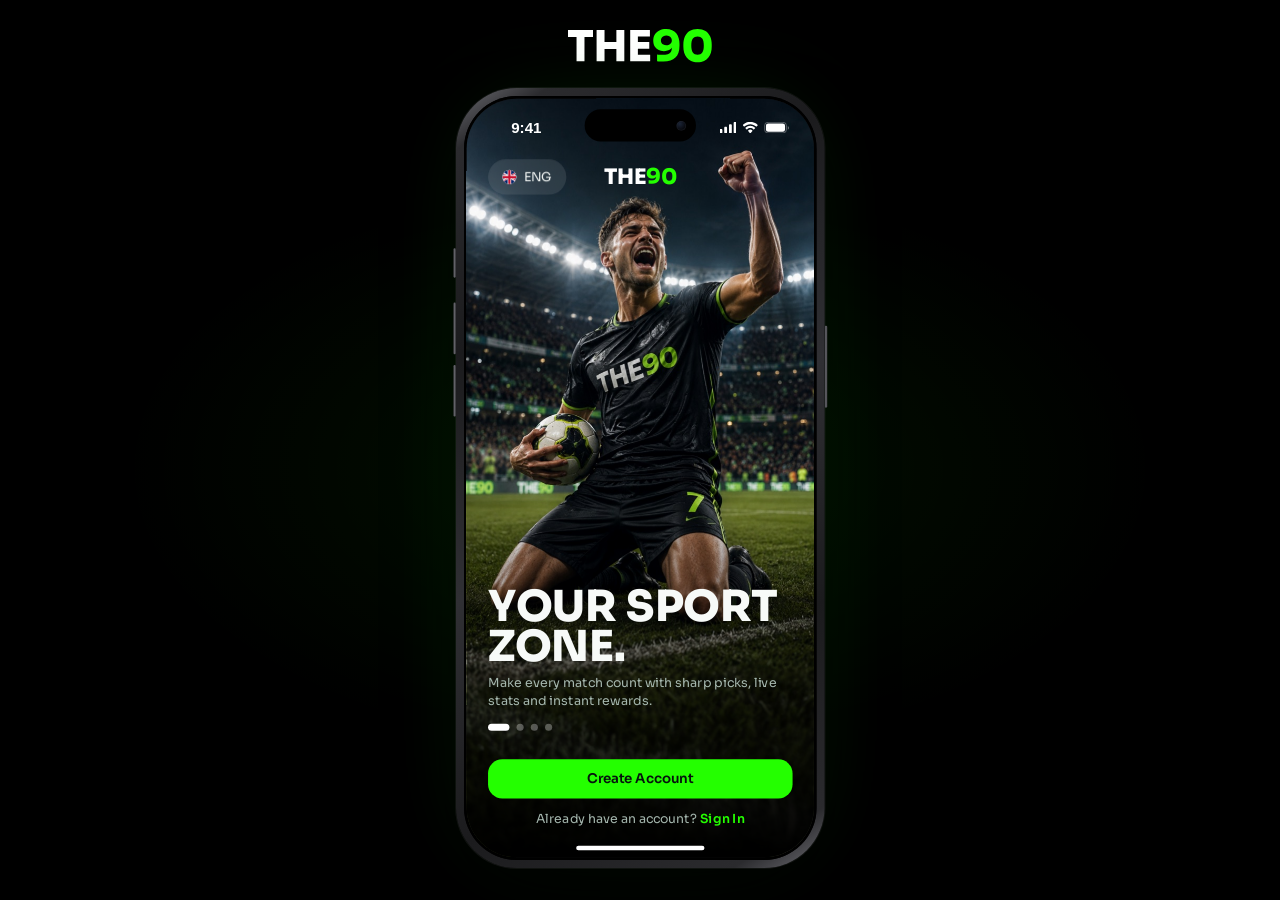
==== commit 1dcbb5ee: "Restore complete prototype from the90 with five daily challenges" ====
--- a/index.html
+++ b/index.html
@@ -15,21 +15,20 @@
 <link rel="preconnect" href="https://fonts.googleapis.com">
 <link rel="preconnect" href="https://fonts.gstatic.com" crossorigin>
 <link href="https://fonts.googleapis.com/css2?family=Sora:wght@400;500;600;700;800&display=swap" rel="stylesheet">
-<!-- the countdown digits on Rankings -->
-<link href="https://fonts.googleapis.com/css2?family=Inter:wght@700&display=swap" rel="stylesheet">
-
-<link rel="stylesheet" href="css/style.css?v=8">
-<link rel="stylesheet" href="css/main.css?v=64">
-<link rel="stylesheet" href="css/rankings.css?v=17">
-<link rel="stylesheet" href="css/leagues.css?v=61">
+
+<link rel="stylesheet" href="css/style.css?v=9">
+<link rel="stylesheet" href="css/main.css?v=68">
+<link rel="stylesheet" href="css/fixtures.css?v=1">
+<link rel="stylesheet" href="css/rankings.css?v=19">
+<link rel="stylesheet" href="css/leagues.css?v=62">
 <link rel="stylesheet" href="css/arena.css?v=67">
 <link rel="stylesheet" href="css/live.css?v=5">
-<link rel="stylesheet" href="css/league.css?v=49">
-<link rel="stylesheet" href="css/my-zone.css?v=8">
+<link rel="stylesheet" href="css/league.css?v=52">
+<link rel="stylesheet" href="css/my-zone.css?v=9">
 <link rel="stylesheet" href="css/ranks.css?v=1">
 <link rel="stylesheet" href="css/notifications.css?v=2">
-<link rel="stylesheet" href="css/community.css?v=11">
-<link rel="stylesheet" href="css/settings.css?v=5">
+<link rel="stylesheet" href="css/community.css?v=12">
+<link rel="stylesheet" href="css/settings.css?v=8">
 </head>
 <body>
 
@@ -199,6 +198,15 @@
                 <p class="field__msg" data-msg></p>
               </div>
 
+              <div class="field" data-field data-validate="username">
+                <label class="field__label" for="create-username">Username</label>
+                <div class="field__box">
+                  <input class="field__input" id="create-username" type="text" name="username"
+                         placeholder="@username" autocomplete="username" spellcheck="false">
+                </div>
+                <p class="field__msg" data-msg></p>
+              </div>
+
               <!-- password -->
               <div class="field" data-field data-validate="password">
                 <div class="field__box">
@@ -272,14 +280,6 @@
               <p class="avatar-presets__title">Or pick one of ours</p>
               <div class="avatar-presets__grid" data-avatar-presets></div>
             </section>
-            <div class="field profile-field" data-field data-validate="username">
-              <label class="field__label" for="profile-username">Username</label>
-              <div class="field__box">
-                <input class="field__input" id="profile-username" type="text" name="username"
-                       placeholder="@username" autocomplete="username" spellcheck="false">
-              </div>
-              <p class="field__msg" data-msg></p>
-            </div>
             <button class="btn btn--primary" type="submit">Continue</button>
             <button class="setup-skip" type="button" data-go="teams">Skip for now</button>
           </form>
@@ -329,7 +329,7 @@
                 </div>
                 <div class="picksbar__progress">
                   <div class="picksbar__meter"><i data-picks-meter></i></div>
-                  <span class="picksbar__count"><b data-picks-done>0</b><small data-picks-total>/10</small></span>
+                  <span class="picksbar__count"><b data-picks-done>0</b><small data-picks-total>/5</small></span>
                 </div>
               </div>
 
@@ -337,7 +337,7 @@
                 <article class="mcard mcard--done" data-picks-done-card hidden>
                   <div class="donecard">
                     <div class="donecard__art" data-done-art aria-hidden="true"></div>
-                    <p class="donecard__title">Congratulations! All 10 picks are in.</p>
+                    <p class="donecard__title">Congratulations! All 5 picks are in.</p>
                     <p class="donecard__win">
                       Rating reward:
                       <b><span data-done-points>+ 5</span><img src="assets/icons/soccer-ball.svg" alt="" width="16" height="16"></b>
@@ -352,25 +352,25 @@
                 <span class="ad__tag">Sponsored AD</span>
                 <div class="ad__track" data-ad-track>
                   <article class="ad__slide is-active">
-                    <div class="ad__text"><h3>Weekend<br>Boost Special</h3><p>Deposit now and get up to <b>€500 bonus</b></p><button class="ad__btn" type="button">Claim Now</button></div>
-                    <img class="ad__model" src="assets/img/ad-model.png" alt="">
+                    <img class="ad__art" src="assets/ads/follow-instagram.png" alt="Follow The90 on Instagram">
+                  </article>
+                  <article class="ad__slide ad__slide--invite">
+                    <img class="ad__art" src="assets/ads/invite-friends.png" alt="Invite friends and get 100 coins for each">
                   </article>
                   <article class="ad__slide">
-                    <div class="ad__text"><h3>Champions<br>Night Bonus</h3><p>Make your picks and earn <b>double points</b></p><button class="ad__btn" type="button">Play Now</button></div>
-                    <img class="ad__model" src="assets/img/ad-model.png" alt="">
+                    <img class="ad__art" src="assets/ads/pepsi-football.png" alt="Pepsi — Celebrate Football">
                   </article>
                   <article class="ad__slide">
-                    <div class="ad__text"><h3>Daily<br>Winning Streak</h3><p>Return every day for an <b>extra reward</b></p><button class="ad__btn" type="button">Join Now</button></div>
-                    <img class="ad__model" src="assets/img/ad-model.png" alt="">
+                    <img class="ad__art" src="assets/ads/nike-vapour.png" alt="Nike Vapour Edge Pro">
                   </article>
                 </div>
-                <div class="ad__dots" data-ad-dots><button class="is-active" type="button" aria-label="Ad 1"></button><button type="button" aria-label="Ad 2"></button><button type="button" aria-label="Ad 3"></button></div>
+                <div class="ad__dots" data-ad-dots><button class="is-active" type="button" aria-label="Ad 1"></button><button type="button" aria-label="Ad 2"></button><button type="button" aria-label="Ad 3"></button><button type="button" aria-label="Ad 4"></button></div>
               </div>
 
               <!-- Calendar -->
               <div class="section-head"><span>Calendar</span></div>
               <div class="daterow" data-daterow></div>
-              <div class="daylist" data-daylist></div>
+              <div class="fixtures" data-fixtures></div>
 
               <!-- News -->
               <div class="section-head"><span>News</span></div>
@@ -437,43 +437,45 @@
         <!-- ============ SCREEN: RANKINGS ============ -->
         <section class="screen screen--rankings" data-screen="rankings">
           <div class="rankings-scroll" data-rankings-scroll>
-            <!-- Figma › 02 · Rankings › Global – Top Leaders (1267:8160) -->
-            <div class="leaders-hero">
-              <div class="leaders-hero__art" aria-hidden="true">
-                <img src="assets/rankings/v2/hero.jpg" alt="">
-              </div>
-
-              <div class="leaders-hero__content">
-                <div class="leaders-timer" role="timer" aria-label="Season ends in" data-leaders-timer>
-                  <span class="leaders-timer__label"><img src="assets/rankings/v2/timer.svg" alt="" width="12" height="12">Ends in</span>
-                  <span class="leaders-timer__clock">
-                    <span class="leaders-timer__unit"><b data-leaders-timer-part="d">10</b><small>d</small></span><i>:</i>
-                    <span class="leaders-timer__unit"><b data-leaders-timer-part="h">15</b><small>h</small></span><i>:</i>
-                    <span class="leaders-timer__unit"><b data-leaders-timer-part="m">39</b><small>m</small></span><i>:</i>
-                    <span class="leaders-timer__unit"><b data-leaders-timer-part="s">39</b><small>s</small></span>
-                  </span>
-                </div>
-
-                <header class="leaders-heading">
-                  <h1>Global<br><span>Ranking</span></h1>
-                  <p class="leaders-season"><i></i>Season 2026/27</p>
-                </header>
-
-                <button class="leaders-prizes" type="button" data-leaders-prizes aria-haspopup="dialog">
-                  Prizes <img src="assets/rankings/v2/chevron.svg" alt="" width="16" height="16">
-                </button>
-              </div>
-            </div>
-
-            <div class="leaders-list" data-leaders-list>
-              <!-- a running feed: a new gainer slides in every couple of seconds -->
-              <section class="leaders-gainers" aria-label="Top gainers">
-                <p class="leaders-gainers__title">Top gainers:</p>
-                <div class="leaders-gainers__track" aria-live="off" data-leaders-gainers></div>
-              </section>
-              <div class="leaders-rows" aria-label="Global leaderboard" data-rankings-list></div>
-            </div>
-          </div>
+            <div class="rankings-hero">
+              <img class="rankings-hero__bg" src="assets/rankings/season-arena.png" alt="">
+              <header class="rankings-heading">
+                <h1>Top Leaders</h1>
+                <p data-rankings-participants></p>
+              </header>
+
+              <button class="rankings-prizes" type="button" data-rankings-prizes data-settings-sheet="rankings-prizes">Prizes <img src="assets/rankings/prizes-chevron.svg" alt="" width="16" height="16"></button>
+              <div class="rankings-timer" aria-label="Season countdown">
+                <p data-season-label>Season ends in</p>
+                <div><strong data-season-days>0</strong><small>Days</small></div><b>:</b>
+                <div><strong data-season-hours>0</strong><small>Hours</small></div><b>:</b>
+                <div><strong data-season-mins>0</strong><small>Mins</small></div>
+              </div>
+              <div class="rankings-podium" aria-label="Top three leaders">
+                <article class="rankings-podium__user rankings-podium__user--second">
+                  <i class="rankings-podium__place">2</i>
+                  <img src="assets/invite/avatar-zara.png" alt="Alex Rivera">
+                  <strong>Alex Rivera</strong>
+                  <span>2 454 <img src="assets/notifications/crown.svg" alt="" width="14" height="12"></span>
+                </article>
+                <article class="rankings-podium__user rankings-podium__user--first">
+                  <i class="rankings-podium__place">1</i>
+                  <img src="assets/invite/avatar-kai.png" alt="Mika Chen">
+                  <strong>Mika Chen</strong>
+                  <span>2 480 <img src="assets/notifications/crown.svg" alt="" width="14" height="12"></span>
+                </article>
+                <article class="rankings-podium__user rankings-podium__user--third">
+                  <i class="rankings-podium__place">3</i>
+                  <img src="assets/support/banner-person.png" alt="Leo Hart">
+                  <strong>Leo Hart</strong>
+                  <span>2 428 <img src="assets/notifications/crown.svg" alt="" width="14" height="12"></span>
+                </article>
+              </div>
+            </div>
+
+            <div class="rankings-list" aria-label="Global leaderboard" data-rankings-list></div>
+          </div>
+
 
           <!-- everything scrolling up dissolves into the status bar -->
           <div class="rankings-scrim" aria-hidden="true"></div>
@@ -503,7 +505,7 @@
                 <div class="theleagues-list">
                   <article class="theleagues-card">
                     <button class="theleagues-card__open" type="button" data-go="league"
-                            data-league-joined="true" data-league-privacy="open"
+                            data-league-joined="true" data-league-privacy="open" data-league-id="office-league" data-league-name="Office League"
                             aria-label="Open Office League">
                       <span class="theleagues-card__art">
                         <img src="assets/leagues/theleagues-bronze-trophy.png" alt="">
@@ -526,7 +528,7 @@
                       </span>
                     </button>
                     <button class="theleagues-card__chat" type="button" data-go="league-chat"
-                            data-league-joined="true" data-league-privacy="open"
+                            data-league-joined="true" data-league-privacy="open" data-league-id="office-league" data-league-name="Office League"
                             aria-label="Open the chat of Office League">Chat<i class="theleagues-card__unread"></i></button>
                   </article>
                 </div>
@@ -952,11 +954,33 @@
                 </button>
               </div>
 
-              <!-- what Premium unlocked, offered where it is used: only the
-                   owner of such a league sees it -->
+              <!-- Creator unlocks custom rounds. -->
               <button class="league-newround" type="button" data-league-new-round hidden>Create round</button>
 
-                <!-- Only a Premium league has anything to switch between:
+              <button
+                class="creator-card"
+                type="button"
+                data-premium-card
+                data-settings-sheet="creator"
+                aria-haspopup="dialog"
+                aria-controls="creator-modal"
+                aria-label="Become a Creator"
+              >
+                <span class="creator-card__content">
+                  <span class="creator-card__heading">
+                    <svg class="creator-card__crown" viewBox="0 0 16 16" aria-hidden="true">
+                      <path d="M2 12.5 1 5l3.5 2.5L8 2l3.5 5.5L15 5l-1 7.5H2Zm.5 1h11v1h-11v-1Z" fill="currentColor"/>
+                    </svg>
+                    <span class="creator-card__name">THE90</span>
+                    <span class="creator-card__title">CREATOR</span>
+                  </span>
+                  <span class="creator-card__description">Exclusive status. More opportunities. More recognition.</span>
+                  <span class="creator-card__cta">Become a Creator</span>
+                </span>
+              </button>
+
+
+                <!-- Only a Creator league has anything to switch between:
                      js/league-tabs.js unhides this for those. -->
                 <div class="league-tabs-sticky" hidden>
                   <div class="league-tabs" role="tablist" aria-label="League sections" data-league-tabs>
@@ -1021,29 +1045,6 @@
 </section>
                 </div>
 
-              <!-- only shown inside a league you own -->
-              <article class="premium-card" data-premium-card hidden>
-                <p class="premium-card__eyebrow">
-                  <img src="assets/settings/star.svg" alt="" width="14" height="14">
-                  Superleague
-                </p>
-                <h3>Make your league Premium</h3>
-                <p class="premium-card__lead">Paid customization: background, colors and league stickers — a signature look only for your group.</p>
-                <p class="premium-card__features">
-                  <span>Background · Theme</span>
-                  <span>Colors · Accents</span>
-                  <span>Custom <b>stickers</b></span>
-                </p>
-                <p class="premium-card__split">
-                  <img src="assets/settings/users.svg" alt="" width="20" height="13">
-                  <span>Monthly payment <b>is split</b> across all members — everyone pays their share</span>
-                </p>
-                <div class="premium-card__foot">
-                  <span class="premium-card__price">from <b>99</b> Coins/mo ÷ 12</span>
-                  <button class="btn btn--primary premium-card__cta" type="button" data-settings-sheet="premium">Activate Premium</button>
-                </div>
-              </article>
-
             </main>
           </div>
           <!-- your own seat, held at the foot of the screen until the board
@@ -1450,12 +1451,7 @@
               </section>
 
               <button class="invite-banner mz-invite-banner" type="button" data-go="invite-friends" data-invite-origin="my-zone" aria-label="Invite Friends — Get Coins">
-                <img class="invite-banner__bg" src="assets/invite/profile-bg.png" alt="">
-                <span class="invite-banner__copy">
-                  <strong>Invite Friends –<br>Get Coins</strong>
-                  <span>You both get <b>100 <img src="assets/invite/coin.svg" alt="coins"></b><br>for each friend</span>
-                </span>
-                <img class="invite-banner__person" src="assets/invite/profile-person.png" alt="Woman holding a trophy">
+                <img class="invite-banner__art" src="assets/ads/invite-friends.png" alt="">
               </button>
 
               <section class="mz-themes" aria-labelledby="mz-themes-title">
@@ -1466,15 +1462,10 @@
                     <strong>Dark night</strong>
                     <i aria-hidden="true"></i>
                   </button>
-                  <button class="mz-theme mz-theme--light" type="button" data-theme-choice="light" aria-pressed="false">
+                  <button class="mz-theme mz-theme--light is-coming-soon" type="button" aria-label="White light theme, coming soon" disabled>
                     <img src="assets/my-zone/theme-light.png" alt="">
                     <strong>White light</strong>
-                    <i aria-hidden="true"></i>
-                  </button>
-                  <button class="mz-theme mz-theme--premium" type="button" aria-label="Premium gold theme, locked" disabled>
-                    <img src="assets/my-zone/theme-premium.png" alt="">
-                    <strong>Premium gold</strong>
-                    <img class="mz-theme__lock" src="assets/my-zone/lock.svg" alt="Locked" width="15" height="17">
+                    <span class="theme-coming-soon"><b>Coming Soon</b><time data-theme-countdown>30d 00h 00m 00s</time></span>
                   </button>
                 </div>
               </section>
@@ -1593,12 +1584,7 @@
             <div class="community-content community-content--with-fixed-head">
 
               <div class="invite-banner invite-banner--screen">
-                <img class="invite-banner__bg" src="assets/invite/screen-bg.png" alt="">
-                <span class="invite-banner__copy">
-                  <strong>Invite Friends –<br>Get Coins</strong>
-                  <span>You both get <b>100 <img src="assets/invite/coin.svg" alt="coins"></b><br>for each friend</span>
-                </span>
-                <img class="invite-banner__person" src="assets/invite/screen-person.png" alt="Woman holding a trophy">
+                <img class="invite-banner__art" src="assets/ads/invite-friends.png" alt="Invite friends and get 100 coins for each">
               </div>
 
               <div class="invite-link-card">
@@ -1865,12 +1851,9 @@
             <button class="settings-theme-card is-selected" type="button" data-settings-theme="Dark night">
               <img src="assets/my-zone/theme-dark.png" alt=""><strong>Dark night</strong><i></i>
             </button>
-            <button class="settings-theme-card settings-theme-card--light" type="button" data-settings-theme="White light">
-              <img src="assets/my-zone/theme-light.png" alt=""><strong>White light</strong><i></i>
-            </button>
-            <h2 class="settings-section-title settings-theme-special">Special</h2>
-            <button class="settings-theme-card settings-theme-card--premium" type="button" disabled>
-              <img src="assets/my-zone/theme-premium.png" alt=""><strong>Premium gold</strong><span>🔒</span>
+            <button class="settings-theme-card settings-theme-card--light is-coming-soon" type="button" aria-label="White light theme, coming soon" disabled>
+              <img src="assets/my-zone/theme-light.png" alt=""><strong>White light</strong>
+              <span class="theme-coming-soon"><b>Coming Soon</b><time data-theme-countdown>30d 00h 00m 00s</time></span>
             </button>
           </div>
         </section>
@@ -1895,19 +1878,6 @@
             </div>
           </div>
         </section>
-
-        <!-- ============ RANKINGS: PRIZES SHEET ============ -->
-        <!-- Placeholder: the prizes design comes later. Opens from the bottom. -->
-        <div class="settings-sheet leaders-sheet" role="dialog" aria-modal="true" aria-label="Prizes" data-leaders-sheet hidden>
-          <section class="settings-sheet__panel">
-            <i class="settings-sheet__handle"></i>
-            <div class="settings-sheet__content">
-              <h2>Prizes</h2>
-              <p class="leaders-sheet__note">Season prizes are coming soon.</p>
-              <button class="btn btn--primary" type="button" data-leaders-sheet-close>Got it</button>
-            </div>
-          </section>
-        </div>
 
         <!-- ============ SETTINGS: BOTTOM SHEETS ============ -->
         <div class="settings-sheet" data-settings-overlay hidden>
@@ -1951,24 +1921,54 @@
               <button class="settings-cancel" type="button" data-sheet-close>Maybe later</button>
             </div>
           </section>
-          <section class="settings-sheet__panel settings-sheet__panel--premium" data-settings-panel="premium" hidden>
-            <i class="settings-sheet__handle"></i>
-            <div class="settings-sheet__content premium-sheet">
-              <h2>Activate Premium</h2>
-              <ul class="premium-sheet__list">
-                <li><img src="assets/icons/check.svg" alt="" width="16" height="16">Your own league background</li>
-                <li><img src="assets/icons/check.svg" alt="" width="16" height="16">Custom theme: accent and card colors</li>
-                <li><img src="assets/icons/check.svg" alt="" width="16" height="16">League sticker pack</li>
-                <li><img src="assets/icons/check.svg" alt="" width="16" height="16">2 paid avatars included, free</li>
-                <li><img src="assets/icons/check.svg" alt="" width="16" height="16">Extended member limit</li>
-              </ul>
-              <div class="premium-sheet__price">
-                <span>99 Coins / month</span>
-                <span>÷ 12 members</span>
-                <strong>9 Coins per member</strong>
-              </div>
-              <button class="btn btn--primary" type="button" data-premium-confirm data-sheet-close>Activate for 9 Coins/mo</button>
-            </div>
+          <section class="settings-sheet__panel settings-sheet__panel--modal settings-sheet__panel--creator" id="creator-modal"
+                   data-settings-panel="creator" role="dialog" aria-modal="true"
+                   aria-labelledby="creator-modal-title" hidden>
+            <button class="creator-modal__close" type="button" data-sheet-close aria-label="Close Creator details">
+              <img src="assets/creator/close.svg" alt="" width="16" height="16">
+            </button>
+            <header class="creator-modal__cover">
+              <img class="creator-modal__bg" src="assets/creator/modal-field.png" alt="">
+              <span class="creator-modal__shade"></span>
+              <span class="creator-modal__intro">
+                <span class="creator-brand creator-brand--modal" id="creator-modal-title">
+                  <img src="assets/creator/modal-mark.svg" alt="" width="16" height="13">
+                  <strong><em>THE90</em> CREATOR</strong>
+                </span>
+                <span>Exclusive status. More opportunities. More recognition.</span>
+              </span>
+            </header>
+            <div class="creator-modal__content">
+              <div class="creator-features">
+                <div class="creator-feature"><span><img src="assets/creator/check.svg" alt=""></span><p><strong>Create Custom Rounds</strong><small>Choose matches, set your own rules and scoring.</small></p></div>
+                <div class="creator-feature"><span><img src="assets/creator/check.svg" alt=""></span><p><strong>Invite Friends</strong><small>Build your league and grow your community.</small></p></div>
+                <div class="creator-feature"><span><img src="assets/creator/check.svg" alt=""></span><p><strong>Full Control</strong><small>Set deadlines, categories and prizes.</small></p></div>
+                <div class="creator-feature"><span><img src="assets/creator/check.svg" alt=""></span><p><strong>Track Results</strong><small>Real-time leaderboard for your rounds.</small></p></div>
+              </div>
+              <div class="creator-pricing" role="radiogroup" aria-label="Creator billing period">
+                <button class="creator-price is-selected" type="button" role="radio" aria-checked="true" data-creator-plan="monthly">
+                  <span class="creator-price__top"><b>Most popular</b><img src="assets/creator/radio-selected.svg" alt="" width="20" height="20"></span>
+                  <strong>€4.99 <small>/ month</small></strong><em>14 days free trial</em>
+                </button>
+                <button class="creator-price" type="button" role="radio" aria-checked="false" data-creator-plan="yearly">
+                  <span class="creator-price__top"><b>Best price</b><i aria-hidden="true"></i></span>
+                  <strong>€39.99 <small>/ year</small></strong><em>Save 33%</em>
+                </button>
+              </div>
+              <button class="btn btn--primary creator-modal__cta" type="button" data-premium-confirm data-sheet-close>Start 14 Days Free Trial</button>
+              <p class="creator-modal__note">No commitment. Cancel anytime.</p>
+            </div>
+          </section>
+          <section class="settings-sheet__panel settings-sheet__panel--modal settings-sheet__panel--prizes"
+                   data-settings-panel="rankings-prizes" role="dialog" aria-modal="true"
+                   aria-labelledby="rankings-prizes-title" hidden>
+            <button class="creator-modal__close" type="button" data-sheet-close aria-label="Close prizes">
+              <img src="assets/creator/close.svg" alt="" width="16" height="16">
+            </button>
+            <header class="rankings-prizes__header">
+              <h2 id="rankings-prizes-title">Prizes</h2>
+            </header>
+            <div class="rankings-prizes__list" tabindex="0" role="region" aria-label="Season prizes" data-rankings-prize-cards></div>
           </section>
           <section class="settings-sheet__panel settings-sheet__panel--logout" data-settings-panel="logout" hidden>
             <i class="settings-sheet__handle"></i>
@@ -1996,12 +1996,17 @@
               </div>
               <button class="winbar__cta" type="button" data-win-next>Accept pick</button>
               <p class="winbar__reward">
-                <span>Complete all 10 picks and get reward:</span>
+                <span>Complete all 5 picks and get reward:</span>
                 <b>+ 5 <img src="assets/icons/soccer-ball.svg" alt="" width="16" height="16"></b>
               </p>
             </div>
           </div>
-          <div class="rankings-pin rankings-pin--leaders" data-rankings-pin></div>
+          <div class="rankings-pin" data-rankings-pin>
+            <span class="rankings-pin__rank">47</span>
+            <span class="rankings-pin__avatar"><img src="assets/my-zone/avatar.png" alt="Your profile photo"></span>
+            <span class="rankings-pin__copy"><strong>Your Name</strong><small>@yournickname</small></span>
+            <span class="rankings-score">2 <img src="assets/notifications/crown.svg" alt="" width="14" height="12"></span>
+          </div>
           <button class="league-join" type="button" data-league-join>Join league</button>
           <form class="league-chat-input" data-league-chat-form>
             <label><img src="assets/league/chat-attachment.svg" alt="" width="16" height="16"><textarea rows="1" placeholder="Type a message..." autocomplete="off" data-league-chat-input></textarea></label>
@@ -2125,32 +2130,33 @@
 </main>
 
 <script src="vendor/lottie-light.min.js"></script>
-<script src="js/data.js?v=5"></script>
+<script src="js/data.js?v=6"></script>
+<script src="js/follows.js?v=1"></script>
 <script src="js/pick-card.js?v=24"></script>
 <script src="js/leaderboard.js?v=1"></script>
-<script src="js/app.js?v=17"></script>
-<script src="js/main.js?v=30"></script>
+<script src="js/app.js?v=18"></script>
+<script src="js/main.js?v=32"></script>
 <script src="js/news.js?v=1"></script>
 <script src="js/live.js?v=3"></script>
-<script src="js/rankings.js?v=12"></script>
+<script src="js/rankings.js?v=13"></script>
 <script src="js/thearena.js?v=8"></script>
 <script src="js/tournament.js?v=60"></script>
 <script src="js/arena-join.js?v=3"></script>
-<script src="js/league.js?v=24"></script>
+<script src="js/league.js?v=25"></script>
 <script src="js/leagues.js?v=5"></script>
-<script src="js/league-create.js?v=38"></script>
+<script src="js/league-create.js?v=40"></script>
 <script src="js/league-pager.js?v=9"></script>
 <script src="js/league-rules.js?v=2"></script>
 <script src="js/league-tabs.js?v=9"></script>
 <script src="js/league-round.js?v=5"></script>
-<script src="js/league-menu.js?v=6"></script>
+<script src="js/league-menu.js?v=7"></script>
 <script src="js/league-participants.js?v=2"></script>
-<script src="js/league-rounds.js?v=61"></script>
+<script src="js/league-rounds.js?v=62"></script>
 <script src="js/my-zone.js?v=2"></script>
 <script src="js/ranks.js?v=3"></script>
 <script src="js/notifications.js?v=7"></script>
 <script src="js/community.js?v=7"></script>
-<script src="js/settings.js?v=2"></script>
-<script src="js/avatars.js?v=3"></script>
+<script src="js/settings.js?v=4"></script>
+<script src="js/avatars.js?v=4"></script>
 </body>
 </html>
--- a/css/fixtures.css
+++ b/css/fixtures.css
@@ -0,0 +1,119 @@
+.fixtures      { display: flex; flex-direction: column; gap: 20px; }
+.fxsec         { display: flex; flex-direction: column; gap: 8px; }
+.fxsec__head   { display: flex; align-items: center; gap: 8px; padding: 0 8px; }
+.fxsec__head--stacked { flex-direction: column; align-items: flex-start; gap: 2px; }
+.fxsec__icon   { opacity: .9; }
+.fxsec__title  { font-size: 12px; font-weight: 600; line-height: 18px; color: var(--text-primary); }
+.fxsec__sub    { font-size: 11px; font-weight: 400; line-height: 16px; color: var(--text-dim); }
+
+
+.fxgroup {
+  background: var(--bg-surface);
+  border-radius: 24px;
+  outline: 1px solid rgba(255,255,255,.1);
+  outline-offset: -1px;
+  overflow: hidden;
+}
+
+.fxgroup__head { display: flex; align-items: center; gap: 12px; padding: 12px 12px 12px 16px; min-height: 60px; }
+.fxgroup__logo { width: 28px; height: 28px; object-fit: contain; flex: none; }
+.fxgroup__copy { display: flex; flex-direction: column; gap: 2px; min-width: 1px; flex: 1 0 0; }
+.fxgroup__name { font-size: 14px; font-weight: 600; line-height: 20px; color: #fff;
+                 overflow: hidden; text-overflow: ellipsis; white-space: nowrap; }
+.fxgroup__round{ font-size: 11px; font-weight: 400; line-height: 16px; color: var(--text-dim); }
+
+
+.fxrow {
+  position: relative;
+  display: grid;
+  grid-template-columns: 1fr 68px 40px;
+  align-items: center;
+  gap: 8px;
+  min-height: 68px;
+  padding: 10px 8px 10px 16px;
+  transition: background-color .18s ease;
+}
+
+.fxrow::before {
+  content: '';
+  position: absolute; top: 0; left: 16px; right: 16px; height: 1px;
+  background: rgba(255,255,255,.08);
+}
+.fxgroup--flat .fxrow:first-child::before { display: none; }
+.fxrow[role="button"]:active { background: #232323; }
+
+.fxrow__teams { display: flex; flex-direction: column; gap: 6px; min-width: 1px; }
+.fxrow__team  { display: flex; align-items: center; gap: 10px; min-width: 1px; }
+.fxrow__crest { width: 20px; height: 20px; object-fit: contain; flex: none; }
+.fxrow__name  { font-size: 13px; font-weight: 500; line-height: 18px; color: #fff;
+                overflow: hidden; text-overflow: ellipsis; white-space: nowrap; }
+
+.fxrow__state {
+  position: relative;
+  display: flex; flex-direction: column; align-items: center; justify-content: center; gap: 2px;
+  height: 100%;
+}
+.fxrow__state::before {
+  content: '';
+  position: absolute; left: -8px; top: 50%; transform: translateY(-50%);
+  width: 1px; height: 32px; background: rgba(255,255,255,.1);
+}
+.fxrow__time,
+.fxrow__score { font-size: 14px; font-weight: 600; line-height: 20px; color: #fff; white-space: nowrap; }
+.fxrow__ft    { font-size: 10px; font-weight: 500; line-height: 14px; color: var(--text-dim); letter-spacing: .5px; }
+.fxrow__pick  { font-size: 10px; font-weight: 600; line-height: 14px; color: var(--brand-primary); white-space: nowrap; }
+
+
+.fxrow__minute { display: flex; align-items: center; gap: 4px;
+                 font-size: 11px; font-weight: 600; line-height: 16px; color: var(--brand-primary); }
+.fxrow__dot    { width: 4px; height: 4px; border-radius: 2px; background: var(--brand-primary);
+                 animation: live-blink 1.4s steps(1, end) infinite; }
+.fxrow--finished .fxrow__name,
+.fxrow--finished .fxrow__crest { opacity: .65; }
+
+
+.fxstar {
+  width: 40px; height: 40px;
+  display: flex; align-items: center; justify-content: center;
+  border-radius: 12px;
+  opacity: .35;
+  transition: opacity .18s ease, transform .12s ease;
+}
+.fxstar.is-on   { opacity: 1; }
+.fxstar:active  { transform: scale(.9); }
+
+
+.fxgroup__more {
+  position: relative;
+  width: 100%;
+  min-height: 44px;
+  display: flex; align-items: center; justify-content: center; gap: 6px;
+  font-size: 12px; font-weight: 600; line-height: 18px;
+  color: var(--brand-primary);
+}
+.fxgroup__more::before {
+  content: '';
+  position: absolute; top: 0; left: 16px; right: 16px; height: 1px;
+  background: rgba(255,255,255,.08);
+}
+.fxgroup__more img { transition: transform .18s ease; }
+.fxgroup__more[aria-expanded="true"] img { transform: rotate(90deg); }
+
+
+.fxempty {
+  display: flex; flex-direction: column; align-items: center; gap: 4px;
+  padding: 28px 16px;
+  background: var(--bg-surface);
+  border-radius: 24px;
+  outline: 1px solid rgba(255,255,255,.1);
+  outline-offset: -1px;
+  text-align: center;
+}
+.fxempty b     { font-size: 13px; font-weight: 600; color: #fff; }
+.fxempty small { font-size: 11px; color: var(--text-dim); }
+
+.fxgroup__logo--mono { display: flex; align-items: center; justify-content: center; border-radius: 8px; background: #272727; font-size: 9px; font-weight: 700; color: var(--text-muted); }
+.fxrow { grid-template-columns: minmax(0, 1fr) 68px 40px; }
+.fxrow[role="button"] { cursor: pointer; }
+.fxrow:focus-visible, .fxstar:focus-visible, .fxgroup__more:focus-visible { outline: 2px solid var(--brand-primary); outline-offset: -3px; }
+@media (prefers-reduced-motion: reduce) { .fxrow__dot { animation: none; } .fxstar, .fxgroup__more img, .fxrow { transition: none; } }
--- a/css/rankings.css
+++ b/css/rankings.css
@@ -1,6 +1,4 @@
-/* Rankings – Global Top Leaders, adapted from Figma node 1267:8160.
-   The podium, row and pin rules further down are still shared with the
-   tournament board and the league participants list. */
+/* Rankings – Global Top Leaders, adapted from Figma node 515:11492 */
 .screen--rankings {
   overflow: hidden;
   background: var(--bg-primary);
@@ -42,6 +40,18 @@
   pointer-events: none;
 }
 
+.rankings-hero {
+  position: relative;
+  width: 390px;
+  height: 400px;
+  overflow: hidden;
+  background:
+    linear-gradient(180deg, rgba(36, 255, 0, .2) 0%, rgba(22, 153, 0, 0) 100%),
+    var(--bg-primary);
+  /* js/rankings.js drives translateY on scroll — the block drifts up at half
+     the speed of the list, so the leaderboard climbs over it */
+  will-change: transform;
+}
 /* Figma › Global – Top Leaders › Top 3 leaders — the pitch sits under the wash */
 .rankings-hero__bg {
   position: absolute;
@@ -58,6 +68,33 @@
    belongs to the list (.rankings-list::before) so that it travels with it.
    Standing still in the hero it would drift away from the list on scroll and
    leave the steps cut off in mid-air. */
+
+.rankings-heading {
+  position: absolute;
+  z-index: 3;
+  top: 64px;
+  left: 69px;
+  width: 252px;
+  display: flex;
+  flex-direction: column;
+  align-items: center;
+  gap: 4px;
+  text-align: center;
+}
+.rankings-heading h1 {
+  margin: 0;
+  color: #fff;
+  font-size: 20px;
+  font-weight: 700;
+  line-height: 25px;
+  letter-spacing: -.2px;
+}
+.rankings-heading p {
+  margin: 0;
+  color: var(--text-dim);
+  font-size: 12px;
+  line-height: 18px;
+}
 
 .rankings-podium {
   position: absolute;
@@ -319,448 +356,6 @@
 
 
 
-/* =========================================================
-   Global Ranking — Figma › 02 · Rankings › Global – Top Leaders
-   ========================================================= */
-
-/* The hero: the cup and ball on the right, swallowed by the background on
-   the left, top and bottom so the copy reads over it. It scrolls away with
-   the rest of the page. */
-.leaders-hero {
-  position: relative;
-  width: 390px;
-  height: 262px;
-}
-.leaders-hero__art {
-  position: absolute;
-  inset: 0;
-  overflow: hidden;
-  pointer-events: none;
-}
-.leaders-hero__art img {
-  position: absolute;
-  top: 0;
-  right: 0;
-  width: 464px;
-  height: 290px;
-  object-fit: cover;
-}
-.leaders-hero__art::before,
-.leaders-hero__art::after {
-  content: '';
-  position: absolute;
-  left: 0;
-  width: 390px;
-}
-/* top and bottom fades, painted as one layer each */
-.leaders-hero__art::before {
-  top: 0;
-  height: 108px;
-  background: linear-gradient(180deg, #0e0e0e, rgba(14, 14, 14, 0));
-}
-.leaders-hero__art::after {
-  bottom: 0;
-  height: 87px;
-  background: linear-gradient(180deg, rgba(14, 14, 14, 0), #0e0e0e);
-}
-/* the left fade, as a mask so the copy sits on the plain background */
-.leaders-hero__art > img {
-  -webkit-mask-image: linear-gradient(90deg, transparent 74px, #000 361px);
-  mask-image: linear-gradient(90deg, transparent 74px, #000 361px);
-}
-
-.leaders-hero__content {
-  position: absolute;
-  z-index: 1;
-  top: 77px;
-  left: 0;
-  width: 390px;
-  padding: 0 16px;
-  display: flex;
-  flex-direction: column;
-  align-items: flex-start;
-  gap: 16px;
-}
-
-.leaders-timer {
-  position: relative;
-  padding: 8px;
-  display: flex;
-  flex-direction: column;
-  gap: 4px;
-  overflow: hidden;
-  border: 1px solid var(--brand-primary);
-  border-radius: 16px;
-  background:
-    linear-gradient(270deg, rgba(36, 255, 0, 0) 0%, rgba(36, 255, 0, .2) 100%),
-    #101a15;
-  box-shadow: inset 0 0 10px rgba(36, 255, 0, .4);
-}
-.leaders-timer__label {
-  display: flex;
-  align-items: center;
-  gap: 4px;
-  color: var(--text-primary);
-  font-size: 10px;
-  font-weight: 300;
-  line-height: 13px;
-}
-.leaders-timer__clock {
-  display: flex;
-  align-items: center;
-  gap: 4px;
-  white-space: nowrap;
-}
-.leaders-timer__clock i {
-  color: rgba(255, 255, 255, .5);
-  font-size: 12px;
-  font-style: normal;
-  font-weight: 300;
-  line-height: 15px;
-}
-.leaders-timer__unit {
-  padding: 4px;
-  display: flex;
-  align-items: center;
-  gap: 4px;
-  border-radius: 8px;
-  background: rgba(255, 255, 255, .1);
-}
-.leaders-timer__unit b {
-  min-width: 15px;
-  color: #fff;
-  font-family: 'Inter', 'Sora', system-ui, sans-serif;
-  font-size: 12px;
-  font-variant-numeric: tabular-nums;
-  font-weight: 700;
-  line-height: 15px;
-  text-align: center;
-}
-.leaders-timer__unit small {
-  color: var(--text-primary);
-  font-size: 8px;
-  font-weight: 300;
-  line-height: 10px;
-  opacity: .5;
-}
-
-.leaders-heading {
-  display: flex;
-  flex-direction: column;
-  align-items: flex-start;
-  gap: 8px;
-}
-.leaders-heading h1 {
-  margin: 0;
-  color: var(--text-primary);
-  font-size: 32px;
-  font-weight: 700;
-  line-height: 34px;
-  letter-spacing: -.32px;
-}
-.leaders-heading h1 span { color: var(--brand-primary); }
-.leaders-season {
-  margin: 0;
-  padding: 3px 8px;
-  display: inline-flex;
-  align-items: center;
-  gap: 4px;
-  border-radius: 11px;
-  background: var(--brand-primary);
-  color: var(--bg-primary);
-  font-size: 11px;
-  font-weight: 600;
-  letter-spacing: .5px;
-  line-height: 20px;
-}
-.leaders-season i {
-  width: 4px;
-  height: 4px;
-  border-radius: 2px;
-  background: var(--bg-primary);
-}
-
-.leaders-prizes {
-  position: absolute;
-  right: 16px;
-  bottom: 0;
-  height: 34px;
-  padding: 8px 6px 8px 11px;
-  display: inline-flex;
-  align-items: center;
-  gap: 4px;
-  border: 1px solid rgba(255, 201, 74, .3);
-  border-radius: 31px;
-  background: rgba(255, 201, 74, .1);
-  -webkit-backdrop-filter: blur(16px);
-  backdrop-filter: blur(16px);
-  color: #ffc94a;
-  font: inherit;
-  font-size: 14px;
-  line-height: 18px;
-  cursor: pointer;
-  transition: background-color .18s ease, transform .18s ease;
-}
-.leaders-prizes img { transform: rotate(-90deg); }
-.leaders-prizes:hover { background: rgba(255, 201, 74, .18); }
-.leaders-prizes:active { transform: scale(.96); }
-.leaders-prizes:focus-visible { outline: 2px solid #ffc94a; outline-offset: 2px; }
-
-/* The list follows the hero straight on. */
-.leaders-list {
-  position: relative;
-  z-index: 4;
-  width: 390px;
-  /* clears the pinned card and the navbar */
-  padding-bottom: 170px;
-  background: var(--bg-primary);
-}
-
-/* Top gainers — a running feed */
-.leaders-gainers {
-  position: relative;
-  padding: 8px 16px 16px;
-  display: flex;
-  flex-direction: column;
-  gap: 8px;
-  overflow: hidden;
-}
-.leaders-gainers::after {
-  content: '';
-  position: absolute;
-  top: 0;
-  right: 0;
-  width: 82px;
-  height: 77px;
-  background: linear-gradient(90deg, rgba(14, 14, 14, 0), #0e0e0e);
-  pointer-events: none;
-}
-.leaders-gainers__title {
-  margin: 0;
-  color: var(--text-primary);
-  font-size: 10px;
-  line-height: 13px;
-  opacity: .5;
-}
-.leaders-gainers__track {
-  height: 44px;
-  display: flex;
-  gap: 8px;
-  will-change: transform;
-}
-.leaders-gainer {
-  flex: none;
-  padding: 6px;
-  display: flex;
-  align-items: center;
-  gap: 4px;
-  border-radius: 12px;
-  background: var(--bg-surface);
-}
-.leaders-gainer.is-new { animation: leaders-gainer-in .5s cubic-bezier(.2, .8, .3, 1) both; }
-@keyframes leaders-gainer-in {
-  from { opacity: 0; transform: scale(.85); }
-}
-.leaders-gainer__copy {
-  display: flex;
-  flex-direction: column;
-  align-items: flex-start;
-  gap: 4px;
-}
-.leaders-gainer__copy strong {
-  max-width: 72px;
-  overflow: hidden;
-  color: #fff;
-  font-size: 10px;
-  font-weight: 600;
-  line-height: 10px;
-  text-overflow: ellipsis;
-  white-space: nowrap;
-}
-.leaders-gainer__stats {
-  display: flex;
-  align-items: center;
-  gap: 4px;
-}
-.leaders-gainer__points {
-  padding: 2px 2px 2px 4px;
-  display: inline-flex;
-  align-items: center;
-  gap: 4px;
-  border-radius: 99px;
-  background: rgba(255, 255, 255, .1);
-  color: #fff;
-  font-size: 8px;
-  font-weight: 600;
-  line-height: 10px;
-  white-space: nowrap;
-}
-.leaders-gainer__rise {
-  display: inline-flex;
-  align-items: center;
-  color: var(--brand-primary);
-  font-size: 8px;
-  line-height: 10px;
-  white-space: nowrap;
-}
-.leaders-gainer__rise img { transform: scaleY(-1); }
-
-/* Avatars: a yellow disc with the portrait cropped a touch low */
-.leaders-avatar {
-  position: relative;
-  width: 32px;
-  height: 32px;
-  flex: 0 0 32px;
-  overflow: hidden;
-  border-radius: 50%;
-  background: #fe0;
-  box-shadow: 0 1.6px 12.8px rgba(0, 0, 0, .15);
-}
-.leaders-avatar img {
-  position: absolute;
-  top: calc(50% + 2px);
-  left: 0;
-  width: 32px;
-  height: 42.4px;
-  object-fit: cover;
-  transform: translateY(-50%);
-}
-
-/* Rows */
-.leaders-row {
-  width: 390px;
-  padding: 0 16px;
-  color: #fff;
-}
-.leaders-row__inner {
-  height: 49px;
-  padding: 8px 0;
-  display: grid;
-  grid-template-columns: minmax(0, 1fr) 56px 100px;
-  column-gap: 8px;
-  align-items: center;
-  border-bottom: 1px solid rgba(255, 255, 255, .1);
-}
-.leaders-row--gold   { background: linear-gradient(180deg, rgba(255, 191, 0, 0), rgba(255, 191, 0, .1)); }
-.leaders-row--silver { background: linear-gradient(180deg, rgba(202, 202, 202, 0), rgba(202, 202, 202, .1)); }
-.leaders-row--bronze { background: linear-gradient(180deg, rgba(255, 183, 111, 0), rgba(255, 183, 111, .1)); }
-
-.leaders-row__who {
-  min-width: 0;
-  display: flex;
-  align-items: center;
-  gap: 16px;
-}
-.leaders-row__who strong {
-  min-width: 0;
-  overflow: hidden;
-  font-size: 12px;
-  font-weight: 600;
-  line-height: 12px;
-  text-overflow: ellipsis;
-  white-space: nowrap;
-}
-.leaders-rank {
-  min-width: 20px;
-  height: 20px;
-  flex: none;
-  display: flex;
-  align-items: center;
-  justify-content: center;
-  border-radius: 99px;
-  color: var(--text-primary);
-  font-size: 14px;
-  font-variant-numeric: tabular-nums;
-  font-weight: 600;
-  line-height: 18px;
-}
-.leaders-rank--gold {
-  background: linear-gradient(90deg, #ffd626, #d9a621 50%, #ffc208);
-  color: #000;
-  filter: drop-shadow(0 4px 13px rgba(238, 217, 97, .5));
-}
-.leaders-rank--silver {
-  background: #949494;
-  filter: drop-shadow(0 4px 13px rgba(202, 202, 202, .6));
-}
-.leaders-rank--bronze { background: var(--text-primary); color: #000; }
-
-.leaders-trend {
-  justify-self: center;
-  display: inline-flex;
-  align-items: center;
-  gap: 4px;
-  font-size: 12px;
-  line-height: 15px;
-  white-space: nowrap;
-}
-.leaders-trend--up   { color: var(--brand-primary); }
-.leaders-trend--up img { transform: scaleY(-1); }
-.leaders-trend--down { color: #f05d5d; }
-.leaders-trend--flat { color: #fff; opacity: .3; }
-
-.leaders-score {
-  width: 100px;
-  height: 32px;
-  padding: 8px 16px;
-  display: inline-flex;
-  align-items: center;
-  justify-content: center;
-  gap: 8px;
-  border-radius: 99px;
-  background: rgba(255, 255, 255, .1);
-  color: #fff;
-  font-size: 12px;
-  font-variant-numeric: tabular-nums;
-  font-weight: 600;
-  line-height: 15px;
-  white-space: nowrap;
-}
-.leaders-score img { flex: none; }
-
-/* Your own row — in the list and on the plate at the bottom */
-.leaders-row--you { padding: 8px 16px; }
-.leaders-row--you .leaders-row__inner,
-.rankings-pin--leaders .leaders-row__inner {
-  height: 64px;
-  padding: 12px 16px;
-  border: 1px solid var(--brand-primary);
-  border-radius: 24px;
-  background: #101a15;
-  box-shadow: inset 0 0 30px rgba(36, 255, 0, .3);
-}
-.leaders-row--you .leaders-avatar img,
-.rankings-pin--leaders .leaders-avatar img {
-  border: 1px solid #cca13b;
-  box-shadow: 0 4px 16px -8px rgba(255, 141, 40, .4);
-}
-
-/* The plate is a bare shell here: the global pin carries a leaders row. */
-.rankings-pin.rankings-pin--leaders {
-  height: auto;
-  flex: none;
-  padding: 0;
-  border: 0;
-  border-radius: 24px;
-  background: none;
-  box-shadow: none;
-  overflow: visible;
-}
-.rankings-pin--leaders .leaders-row { width: 358px; padding: 0; }
-
-.leaders-rows .rankings-neighbours { gap: 0; }
-.leaders-rows .rankings-neighbours__hint { padding: 16px; }
-
-.leaders-sheet__note {
-  margin: 0;
-  color: var(--text-muted);
-  font-size: 14px;
-  line-height: 20px;
-  text-align: center;
-}
-
-
-
 /* ---------- Premium ---------- */
 
 .premium-card {
@@ -913,3 +508,46 @@
   font-weight: 800;
   line-height: 22px;
 }
+
+/* Rankings refresh — Figma 1221:4947. Shared Arena podium styles stay above. */
+.screen--rankings .rankings-hero { height: 432px; background: var(--bg-primary); will-change: auto; }
+.screen--rankings .rankings-hero__bg { top: 117px; height: 282px; opacity: 1; object-position: center; mask-image: linear-gradient(transparent, #000 20%, #000 72%, transparent); }
+.screen--rankings .rankings-heading { top: 62px; }
+.rankings-prizes { position: absolute; z-index: 3; top: 62px; right: 16px; height: 34px; padding: 0 6px 0 11px; display: flex; align-items: center; gap: 4px; border: 1px solid rgba(255,201,74,.3); border-radius: 31px; background: rgba(255,201,74,.1); color: #ffc94a; font-size: 14px; }
+.rankings-prizes img { transform: rotate(-90deg); }
+.rankings-timer { position: absolute; z-index: 2; top: 125px; left: 25px; width: 341px; height: 53px; padding: 8px; display: flex; align-items: center; justify-content: space-between; gap: 6px; border: 1px solid var(--brand-primary); border-radius: 16px; background: #101a15; box-shadow: inset 0 0 30px rgba(36,255,0,.3); }
+.rankings-timer > p { width: 64px; padding-left: 8px; color: var(--text-dim); font-size: 12px; line-height: 15px; }
+.rankings-timer > div { display: flex; align-items: center; justify-content: center; gap: 4px; padding: 8px; border-radius: 12px; background: rgba(255,255,255,.1); }
+.rankings-timer strong { font-size: 16px; font-variant-numeric: tabular-nums; }
+.rankings-timer small { font-size: 10px; color: var(--text-dim); }
+.screen--rankings .rankings-podium { top: 0; height: 432px; overflow: visible; }
+.screen--rankings .rankings-podium__user { top: 321px; width: 100px; height: 111px; gap: 0; border: 1px solid rgba(255,255,255,.1); border-radius: 20px; background: rgba(255,255,255,.1); backdrop-filter: blur(18px); }
+.screen--rankings .rankings-podium__user--second { left: 16px; }
+.screen--rankings .rankings-podium__user--third { left: 274px; }
+.screen--rankings .rankings-podium__user--first { top: 303px; left: 135px; width: 120px; height: 120px; border-radius: 24px; border-color: rgba(255,201,74,.2); background: rgba(255,201,74,.1); }
+.screen--rankings .rankings-podium__user > img { position: absolute; top: -22px; left: 19px; }
+.screen--rankings .rankings-podium__user--first > img { top: -32px; }
+.screen--rankings .rankings-podium__user strong { position: absolute; top: 45px; max-width: 98px; font-size: 14px; }
+.screen--rankings .rankings-podium__user--first strong { top: 55px; max-width: 118px; font-size: 14px; }
+.screen--rankings .rankings-podium__user span { position: absolute; top: 67px; padding: 4px 6px 4px 10px; gap: 6px; background: linear-gradient(90deg,#ffd626,#d9a621 50%,#ffc208); color: #000; }
+.screen--rankings .rankings-podium__user--first span { top: 77px; }
+.rankings-podium__place { position: absolute; z-index: 1; top: 23px; width: 20px; height: 20px; display: grid; place-items: center; border-radius: 50%; background: #949494; color: #f7faf8; font-size: 14px; font-style: normal; font-weight: 600; }
+.rankings-podium__user--first .rankings-podium__place { top: 33px; background: #ffd626; color: #0e0e0e; }
+.rankings-podium__user--third .rankings-podium__place { background: #f7faf8; color: #0e0e0e; }
+.screen--rankings .rankings-list { margin-top: 20px; box-shadow: none; }
+.screen--rankings .rankings-list::before { display: none; }
+.settings-sheet__panel--prizes { display: flex; flex-direction: column; color: var(--text-primary); }
+.rankings-prizes__header { min-height: 64px; flex: none; display: flex; align-items: center; justify-content: center; padding: 16px 56px; }
+.rankings-prizes__header h2 { margin: 0; font-size: 20px; line-height: 25px; text-align: center; }
+.rankings-prizes__list { min-height: 0; padding: 0 16px max(24px,env(safe-area-inset-bottom)); overflow-y: auto; overscroll-behavior: contain; display: flex; flex-direction: column; gap: 16px; }
+.rankings-prizes__list .arena-prize { flex-shrink: 0; max-width: 100%; }
+.rankings-prizes:focus-visible, .settings-sheet__panel--prizes button:focus-visible { outline: 2px solid var(--brand-primary); outline-offset: 2px; }
+@media (prefers-reduced-motion: reduce) {
+  .screen--rankings .rankings-podium__user { animation: none; }
+}
+
+/* Figma uses blurred, mirrored image fills behind the content. */
+.screen--rankings .rankings-podium__user::before { content: ''; position: absolute; inset: 0; z-index: -1; border-radius: inherit; background: url('../assets/rankings/leader-silver.png') center/cover; filter: blur(19px); transform: scaleX(-1); clip-path: inset(0 round 20px); }
+.screen--rankings .rankings-podium__user--first::before { background-image: url('../assets/rankings/leader-gold.png'); filter: blur(23px); clip-path: inset(0 round 24px); }
+.screen--rankings .rankings-podium__user--third::before { display: none; }
+.rankings-prizes__list:focus-visible { outline: 2px solid var(--brand-primary); outline-offset: -2px; }
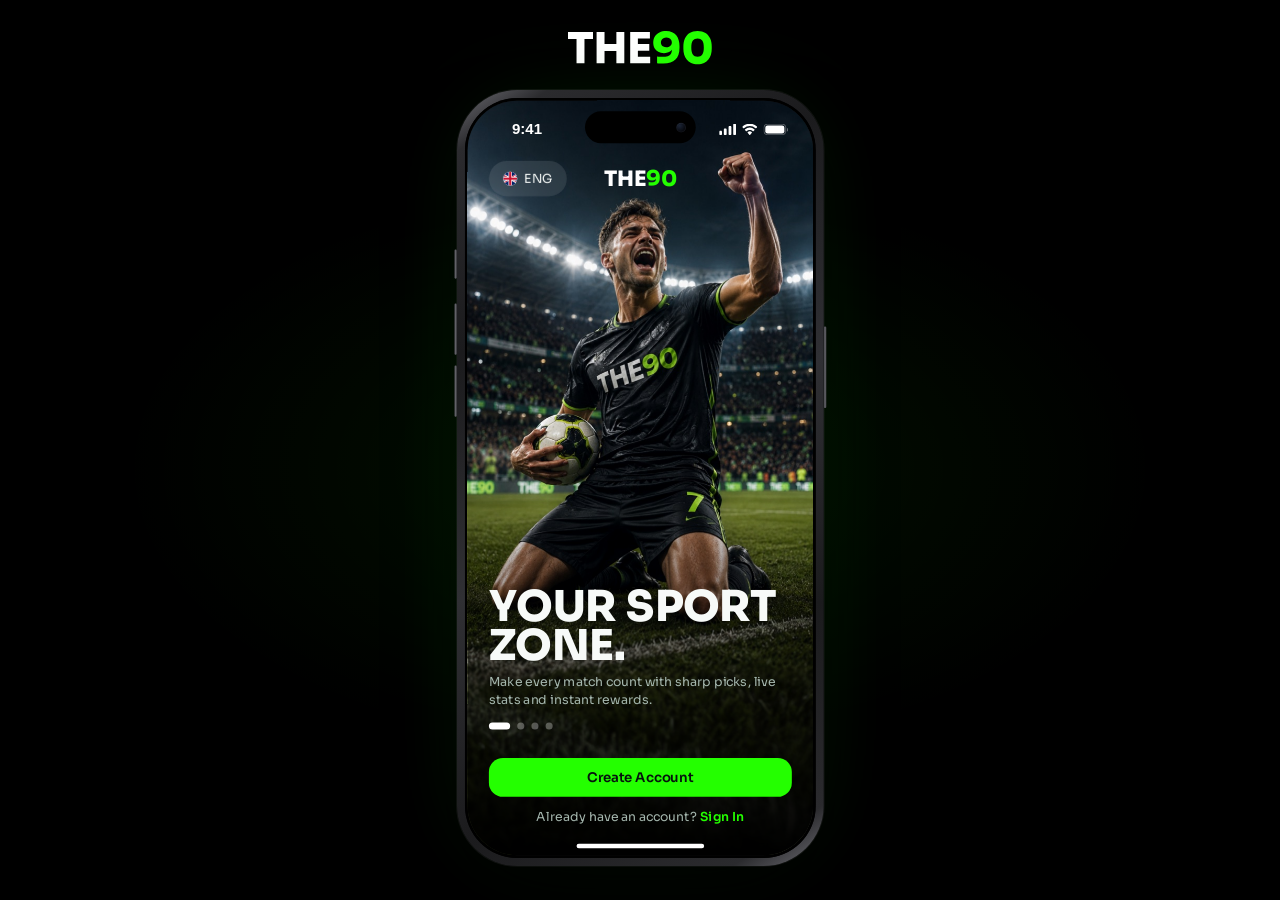
==== commit 8a8aa5ca: "Main is the Global Ranking prototype again, with the landing kept Brings the prototype back to f359a" ====
--- a/index.html
+++ b/index.html
@@ -15,20 +15,21 @@
 <link rel="preconnect" href="https://fonts.googleapis.com">
 <link rel="preconnect" href="https://fonts.gstatic.com" crossorigin>
 <link href="https://fonts.googleapis.com/css2?family=Sora:wght@400;500;600;700;800&display=swap" rel="stylesheet">
-
-<link rel="stylesheet" href="css/style.css?v=9">
-<link rel="stylesheet" href="css/main.css?v=68">
-<link rel="stylesheet" href="css/fixtures.css?v=1">
-<link rel="stylesheet" href="css/rankings.css?v=19">
-<link rel="stylesheet" href="css/leagues.css?v=62">
+<!-- the countdown digits on Rankings -->
+<link href="https://fonts.googleapis.com/css2?family=Inter:wght@700&display=swap" rel="stylesheet">
+
+<link rel="stylesheet" href="css/style.css?v=8">
+<link rel="stylesheet" href="css/main.css?v=64">
+<link rel="stylesheet" href="css/rankings.css?v=17">
+<link rel="stylesheet" href="css/leagues.css?v=61">
 <link rel="stylesheet" href="css/arena.css?v=67">
 <link rel="stylesheet" href="css/live.css?v=5">
-<link rel="stylesheet" href="css/league.css?v=52">
-<link rel="stylesheet" href="css/my-zone.css?v=9">
+<link rel="stylesheet" href="css/league.css?v=49">
+<link rel="stylesheet" href="css/my-zone.css?v=8">
 <link rel="stylesheet" href="css/ranks.css?v=1">
 <link rel="stylesheet" href="css/notifications.css?v=2">
-<link rel="stylesheet" href="css/community.css?v=12">
-<link rel="stylesheet" href="css/settings.css?v=8">
+<link rel="stylesheet" href="css/community.css?v=11">
+<link rel="stylesheet" href="css/settings.css?v=5">
 </head>
 <body>
 
@@ -198,15 +199,6 @@
                 <p class="field__msg" data-msg></p>
               </div>
 
-              <div class="field" data-field data-validate="username">
-                <label class="field__label" for="create-username">Username</label>
-                <div class="field__box">
-                  <input class="field__input" id="create-username" type="text" name="username"
-                         placeholder="@username" autocomplete="username" spellcheck="false">
-                </div>
-                <p class="field__msg" data-msg></p>
-              </div>
-
               <!-- password -->
               <div class="field" data-field data-validate="password">
                 <div class="field__box">
@@ -280,6 +272,14 @@
               <p class="avatar-presets__title">Or pick one of ours</p>
               <div class="avatar-presets__grid" data-avatar-presets></div>
             </section>
+            <div class="field profile-field" data-field data-validate="username">
+              <label class="field__label" for="profile-username">Username</label>
+              <div class="field__box">
+                <input class="field__input" id="profile-username" type="text" name="username"
+                       placeholder="@username" autocomplete="username" spellcheck="false">
+              </div>
+              <p class="field__msg" data-msg></p>
+            </div>
             <button class="btn btn--primary" type="submit">Continue</button>
             <button class="setup-skip" type="button" data-go="teams">Skip for now</button>
           </form>
@@ -329,7 +329,7 @@
                 </div>
                 <div class="picksbar__progress">
                   <div class="picksbar__meter"><i data-picks-meter></i></div>
-                  <span class="picksbar__count"><b data-picks-done>0</b><small data-picks-total>/5</small></span>
+                  <span class="picksbar__count"><b data-picks-done>0</b><small data-picks-total>/10</small></span>
                 </div>
               </div>
 
@@ -337,7 +337,7 @@
                 <article class="mcard mcard--done" data-picks-done-card hidden>
                   <div class="donecard">
                     <div class="donecard__art" data-done-art aria-hidden="true"></div>
-                    <p class="donecard__title">Congratulations! All 5 picks are in.</p>
+                    <p class="donecard__title">Congratulations! All 10 picks are in.</p>
                     <p class="donecard__win">
                       Rating reward:
                       <b><span data-done-points>+ 5</span><img src="assets/icons/soccer-ball.svg" alt="" width="16" height="16"></b>
@@ -352,25 +352,25 @@
                 <span class="ad__tag">Sponsored AD</span>
                 <div class="ad__track" data-ad-track>
                   <article class="ad__slide is-active">
-                    <img class="ad__art" src="assets/ads/follow-instagram.png" alt="Follow The90 on Instagram">
-                  </article>
-                  <article class="ad__slide ad__slide--invite">
-                    <img class="ad__art" src="assets/ads/invite-friends.png" alt="Invite friends and get 100 coins for each">
+                    <div class="ad__text"><h3>Weekend<br>Boost Special</h3><p>Deposit now and get up to <b>€500 bonus</b></p><button class="ad__btn" type="button">Claim Now</button></div>
+                    <img class="ad__model" src="assets/img/ad-model.png" alt="">
                   </article>
                   <article class="ad__slide">
-                    <img class="ad__art" src="assets/ads/pepsi-football.png" alt="Pepsi — Celebrate Football">
+                    <div class="ad__text"><h3>Champions<br>Night Bonus</h3><p>Make your picks and earn <b>double points</b></p><button class="ad__btn" type="button">Play Now</button></div>
+                    <img class="ad__model" src="assets/img/ad-model.png" alt="">
                   </article>
                   <article class="ad__slide">
-                    <img class="ad__art" src="assets/ads/nike-vapour.png" alt="Nike Vapour Edge Pro">
+                    <div class="ad__text"><h3>Daily<br>Winning Streak</h3><p>Return every day for an <b>extra reward</b></p><button class="ad__btn" type="button">Join Now</button></div>
+                    <img class="ad__model" src="assets/img/ad-model.png" alt="">
                   </article>
                 </div>
-                <div class="ad__dots" data-ad-dots><button class="is-active" type="button" aria-label="Ad 1"></button><button type="button" aria-label="Ad 2"></button><button type="button" aria-label="Ad 3"></button><button type="button" aria-label="Ad 4"></button></div>
+                <div class="ad__dots" data-ad-dots><button class="is-active" type="button" aria-label="Ad 1"></button><button type="button" aria-label="Ad 2"></button><button type="button" aria-label="Ad 3"></button></div>
               </div>
 
               <!-- Calendar -->
               <div class="section-head"><span>Calendar</span></div>
               <div class="daterow" data-daterow></div>
-              <div class="fixtures" data-fixtures></div>
+              <div class="daylist" data-daylist></div>
 
               <!-- News -->
               <div class="section-head"><span>News</span></div>
@@ -437,45 +437,43 @@
         <!-- ============ SCREEN: RANKINGS ============ -->
         <section class="screen screen--rankings" data-screen="rankings">
           <div class="rankings-scroll" data-rankings-scroll>
-            <div class="rankings-hero">
-              <img class="rankings-hero__bg" src="assets/rankings/season-arena.png" alt="">
-              <header class="rankings-heading">
-                <h1>Top Leaders</h1>
-                <p data-rankings-participants></p>
-              </header>
-
-              <button class="rankings-prizes" type="button" data-rankings-prizes data-settings-sheet="rankings-prizes">Prizes <img src="assets/rankings/prizes-chevron.svg" alt="" width="16" height="16"></button>
-              <div class="rankings-timer" aria-label="Season countdown">
-                <p data-season-label>Season ends in</p>
-                <div><strong data-season-days>0</strong><small>Days</small></div><b>:</b>
-                <div><strong data-season-hours>0</strong><small>Hours</small></div><b>:</b>
-                <div><strong data-season-mins>0</strong><small>Mins</small></div>
-              </div>
-              <div class="rankings-podium" aria-label="Top three leaders">
-                <article class="rankings-podium__user rankings-podium__user--second">
-                  <i class="rankings-podium__place">2</i>
-                  <img src="assets/invite/avatar-zara.png" alt="Alex Rivera">
-                  <strong>Alex Rivera</strong>
-                  <span>2 454 <img src="assets/notifications/crown.svg" alt="" width="14" height="12"></span>
-                </article>
-                <article class="rankings-podium__user rankings-podium__user--first">
-                  <i class="rankings-podium__place">1</i>
-                  <img src="assets/invite/avatar-kai.png" alt="Mika Chen">
-                  <strong>Mika Chen</strong>
-                  <span>2 480 <img src="assets/notifications/crown.svg" alt="" width="14" height="12"></span>
-                </article>
-                <article class="rankings-podium__user rankings-podium__user--third">
-                  <i class="rankings-podium__place">3</i>
-                  <img src="assets/support/banner-person.png" alt="Leo Hart">
-                  <strong>Leo Hart</strong>
-                  <span>2 428 <img src="assets/notifications/crown.svg" alt="" width="14" height="12"></span>
-                </article>
-              </div>
-            </div>
-
-            <div class="rankings-list" aria-label="Global leaderboard" data-rankings-list></div>
-          </div>
-
+            <!-- Figma › 02 · Rankings › Global – Top Leaders (1267:8160) -->
+            <div class="leaders-hero">
+              <div class="leaders-hero__art" aria-hidden="true">
+                <img src="assets/rankings/v2/hero.jpg" alt="">
+              </div>
+
+              <div class="leaders-hero__content">
+                <div class="leaders-timer" role="timer" aria-label="Season ends in" data-leaders-timer>
+                  <span class="leaders-timer__label"><img src="assets/rankings/v2/timer.svg" alt="" width="12" height="12">Ends in</span>
+                  <span class="leaders-timer__clock">
+                    <span class="leaders-timer__unit"><b data-leaders-timer-part="d">10</b><small>d</small></span><i>:</i>
+                    <span class="leaders-timer__unit"><b data-leaders-timer-part="h">15</b><small>h</small></span><i>:</i>
+                    <span class="leaders-timer__unit"><b data-leaders-timer-part="m">39</b><small>m</small></span><i>:</i>
+                    <span class="leaders-timer__unit"><b data-leaders-timer-part="s">39</b><small>s</small></span>
+                  </span>
+                </div>
+
+                <header class="leaders-heading">
+                  <h1>Global<br><span>Ranking</span></h1>
+                  <p class="leaders-season"><i></i>Season 2026/27</p>
+                </header>
+
+                <button class="leaders-prizes" type="button" data-leaders-prizes aria-haspopup="dialog">
+                  Prizes <img src="assets/rankings/v2/chevron.svg" alt="" width="16" height="16">
+                </button>
+              </div>
+            </div>
+
+            <div class="leaders-list" data-leaders-list>
+              <!-- a running feed: a new gainer slides in every couple of seconds -->
+              <section class="leaders-gainers" aria-label="Top gainers">
+                <p class="leaders-gainers__title">Top gainers:</p>
+                <div class="leaders-gainers__track" aria-live="off" data-leaders-gainers></div>
+              </section>
+              <div class="leaders-rows" aria-label="Global leaderboard" data-rankings-list></div>
+            </div>
+          </div>
 
           <!-- everything scrolling up dissolves into the status bar -->
           <div class="rankings-scrim" aria-hidden="true"></div>
@@ -505,7 +503,7 @@
                 <div class="theleagues-list">
                   <article class="theleagues-card">
                     <button class="theleagues-card__open" type="button" data-go="league"
-                            data-league-joined="true" data-league-privacy="open" data-league-id="office-league" data-league-name="Office League"
+                            data-league-joined="true" data-league-privacy="open"
                             aria-label="Open Office League">
                       <span class="theleagues-card__art">
                         <img src="assets/leagues/theleagues-bronze-trophy.png" alt="">
@@ -528,7 +526,7 @@
                       </span>
                     </button>
                     <button class="theleagues-card__chat" type="button" data-go="league-chat"
-                            data-league-joined="true" data-league-privacy="open" data-league-id="office-league" data-league-name="Office League"
+                            data-league-joined="true" data-league-privacy="open"
                             aria-label="Open the chat of Office League">Chat<i class="theleagues-card__unread"></i></button>
                   </article>
                 </div>
@@ -954,33 +952,11 @@
                 </button>
               </div>
 
-              <!-- Creator unlocks custom rounds. -->
+              <!-- what Premium unlocked, offered where it is used: only the
+                   owner of such a league sees it -->
               <button class="league-newround" type="button" data-league-new-round hidden>Create round</button>
 
-              <button
-                class="creator-card"
-                type="button"
-                data-premium-card
-                data-settings-sheet="creator"
-                aria-haspopup="dialog"
-                aria-controls="creator-modal"
-                aria-label="Become a Creator"
-              >
-                <span class="creator-card__content">
-                  <span class="creator-card__heading">
-                    <svg class="creator-card__crown" viewBox="0 0 16 16" aria-hidden="true">
-                      <path d="M2 12.5 1 5l3.5 2.5L8 2l3.5 5.5L15 5l-1 7.5H2Zm.5 1h11v1h-11v-1Z" fill="currentColor"/>
-                    </svg>
-                    <span class="creator-card__name">THE90</span>
-                    <span class="creator-card__title">CREATOR</span>
-                  </span>
-                  <span class="creator-card__description">Exclusive status. More opportunities. More recognition.</span>
-                  <span class="creator-card__cta">Become a Creator</span>
-                </span>
-              </button>
-
-
-                <!-- Only a Creator league has anything to switch between:
+                <!-- Only a Premium league has anything to switch between:
                      js/league-tabs.js unhides this for those. -->
                 <div class="league-tabs-sticky" hidden>
                   <div class="league-tabs" role="tablist" aria-label="League sections" data-league-tabs>
@@ -1045,6 +1021,29 @@
 </section>
                 </div>
 
+              <!-- only shown inside a league you own -->
+              <article class="premium-card" data-premium-card hidden>
+                <p class="premium-card__eyebrow">
+                  <img src="assets/settings/star.svg" alt="" width="14" height="14">
+                  Superleague
+                </p>
+                <h3>Make your league Premium</h3>
+                <p class="premium-card__lead">Paid customization: background, colors and league stickers — a signature look only for your group.</p>
+                <p class="premium-card__features">
+                  <span>Background · Theme</span>
+                  <span>Colors · Accents</span>
+                  <span>Custom <b>stickers</b></span>
+                </p>
+                <p class="premium-card__split">
+                  <img src="assets/settings/users.svg" alt="" width="20" height="13">
+                  <span>Monthly payment <b>is split</b> across all members — everyone pays their share</span>
+                </p>
+                <div class="premium-card__foot">
+                  <span class="premium-card__price">from <b>99</b> Coins/mo ÷ 12</span>
+                  <button class="btn btn--primary premium-card__cta" type="button" data-settings-sheet="premium">Activate Premium</button>
+                </div>
+              </article>
+
             </main>
           </div>
           <!-- your own seat, held at the foot of the screen until the board
@@ -1451,7 +1450,12 @@
               </section>
 
               <button class="invite-banner mz-invite-banner" type="button" data-go="invite-friends" data-invite-origin="my-zone" aria-label="Invite Friends — Get Coins">
-                <img class="invite-banner__art" src="assets/ads/invite-friends.png" alt="">
+                <img class="invite-banner__bg" src="assets/invite/profile-bg.png" alt="">
+                <span class="invite-banner__copy">
+                  <strong>Invite Friends –<br>Get Coins</strong>
+                  <span>You both get <b>100 <img src="assets/invite/coin.svg" alt="coins"></b><br>for each friend</span>
+                </span>
+                <img class="invite-banner__person" src="assets/invite/profile-person.png" alt="Woman holding a trophy">
               </button>
 
               <section class="mz-themes" aria-labelledby="mz-themes-title">
@@ -1462,10 +1466,15 @@
                     <strong>Dark night</strong>
                     <i aria-hidden="true"></i>
                   </button>
-                  <button class="mz-theme mz-theme--light is-coming-soon" type="button" aria-label="White light theme, coming soon" disabled>
+                  <button class="mz-theme mz-theme--light" type="button" data-theme-choice="light" aria-pressed="false">
                     <img src="assets/my-zone/theme-light.png" alt="">
                     <strong>White light</strong>
-                    <span class="theme-coming-soon"><b>Coming Soon</b><time data-theme-countdown>30d 00h 00m 00s</time></span>
+                    <i aria-hidden="true"></i>
+                  </button>
+                  <button class="mz-theme mz-theme--premium" type="button" aria-label="Premium gold theme, locked" disabled>
+                    <img src="assets/my-zone/theme-premium.png" alt="">
+                    <strong>Premium gold</strong>
+                    <img class="mz-theme__lock" src="assets/my-zone/lock.svg" alt="Locked" width="15" height="17">
                   </button>
                 </div>
               </section>
@@ -1584,7 +1593,12 @@
             <div class="community-content community-content--with-fixed-head">
 
               <div class="invite-banner invite-banner--screen">
-                <img class="invite-banner__art" src="assets/ads/invite-friends.png" alt="Invite friends and get 100 coins for each">
+                <img class="invite-banner__bg" src="assets/invite/screen-bg.png" alt="">
+                <span class="invite-banner__copy">
+                  <strong>Invite Friends –<br>Get Coins</strong>
+                  <span>You both get <b>100 <img src="assets/invite/coin.svg" alt="coins"></b><br>for each friend</span>
+                </span>
+                <img class="invite-banner__person" src="assets/invite/screen-person.png" alt="Woman holding a trophy">
               </div>
 
               <div class="invite-link-card">
@@ -1851,9 +1865,12 @@
             <button class="settings-theme-card is-selected" type="button" data-settings-theme="Dark night">
               <img src="assets/my-zone/theme-dark.png" alt=""><strong>Dark night</strong><i></i>
             </button>
-            <button class="settings-theme-card settings-theme-card--light is-coming-soon" type="button" aria-label="White light theme, coming soon" disabled>
-              <img src="assets/my-zone/theme-light.png" alt=""><strong>White light</strong>
-              <span class="theme-coming-soon"><b>Coming Soon</b><time data-theme-countdown>30d 00h 00m 00s</time></span>
+            <button class="settings-theme-card settings-theme-card--light" type="button" data-settings-theme="White light">
+              <img src="assets/my-zone/theme-light.png" alt=""><strong>White light</strong><i></i>
+            </button>
+            <h2 class="settings-section-title settings-theme-special">Special</h2>
+            <button class="settings-theme-card settings-theme-card--premium" type="button" disabled>
+              <img src="assets/my-zone/theme-premium.png" alt=""><strong>Premium gold</strong><span>🔒</span>
             </button>
           </div>
         </section>
@@ -1878,6 +1895,19 @@
             </div>
           </div>
         </section>
+
+        <!-- ============ RANKINGS: PRIZES SHEET ============ -->
+        <!-- Placeholder: the prizes design comes later. Opens from the bottom. -->
+        <div class="settings-sheet leaders-sheet" role="dialog" aria-modal="true" aria-label="Prizes" data-leaders-sheet hidden>
+          <section class="settings-sheet__panel">
+            <i class="settings-sheet__handle"></i>
+            <div class="settings-sheet__content">
+              <h2>Prizes</h2>
+              <p class="leaders-sheet__note">Season prizes are coming soon.</p>
+              <button class="btn btn--primary" type="button" data-leaders-sheet-close>Got it</button>
+            </div>
+          </section>
+        </div>
 
         <!-- ============ SETTINGS: BOTTOM SHEETS ============ -->
         <div class="settings-sheet" data-settings-overlay hidden>
@@ -1921,54 +1951,24 @@
               <button class="settings-cancel" type="button" data-sheet-close>Maybe later</button>
             </div>
           </section>
-          <section class="settings-sheet__panel settings-sheet__panel--modal settings-sheet__panel--creator" id="creator-modal"
-                   data-settings-panel="creator" role="dialog" aria-modal="true"
-                   aria-labelledby="creator-modal-title" hidden>
-            <button class="creator-modal__close" type="button" data-sheet-close aria-label="Close Creator details">
-              <img src="assets/creator/close.svg" alt="" width="16" height="16">
-            </button>
-            <header class="creator-modal__cover">
-              <img class="creator-modal__bg" src="assets/creator/modal-field.png" alt="">
-              <span class="creator-modal__shade"></span>
-              <span class="creator-modal__intro">
-                <span class="creator-brand creator-brand--modal" id="creator-modal-title">
-                  <img src="assets/creator/modal-mark.svg" alt="" width="16" height="13">
-                  <strong><em>THE90</em> CREATOR</strong>
-                </span>
-                <span>Exclusive status. More opportunities. More recognition.</span>
-              </span>
-            </header>
-            <div class="creator-modal__content">
-              <div class="creator-features">
-                <div class="creator-feature"><span><img src="assets/creator/check.svg" alt=""></span><p><strong>Create Custom Rounds</strong><small>Choose matches, set your own rules and scoring.</small></p></div>
-                <div class="creator-feature"><span><img src="assets/creator/check.svg" alt=""></span><p><strong>Invite Friends</strong><small>Build your league and grow your community.</small></p></div>
-                <div class="creator-feature"><span><img src="assets/creator/check.svg" alt=""></span><p><strong>Full Control</strong><small>Set deadlines, categories and prizes.</small></p></div>
-                <div class="creator-feature"><span><img src="assets/creator/check.svg" alt=""></span><p><strong>Track Results</strong><small>Real-time leaderboard for your rounds.</small></p></div>
-              </div>
-              <div class="creator-pricing" role="radiogroup" aria-label="Creator billing period">
-                <button class="creator-price is-selected" type="button" role="radio" aria-checked="true" data-creator-plan="monthly">
-                  <span class="creator-price__top"><b>Most popular</b><img src="assets/creator/radio-selected.svg" alt="" width="20" height="20"></span>
-                  <strong>€4.99 <small>/ month</small></strong><em>14 days free trial</em>
-                </button>
-                <button class="creator-price" type="button" role="radio" aria-checked="false" data-creator-plan="yearly">
-                  <span class="creator-price__top"><b>Best price</b><i aria-hidden="true"></i></span>
-                  <strong>€39.99 <small>/ year</small></strong><em>Save 33%</em>
-                </button>
-              </div>
-              <button class="btn btn--primary creator-modal__cta" type="button" data-premium-confirm data-sheet-close>Start 14 Days Free Trial</button>
-              <p class="creator-modal__note">No commitment. Cancel anytime.</p>
-            </div>
-          </section>
-          <section class="settings-sheet__panel settings-sheet__panel--modal settings-sheet__panel--prizes"
-                   data-settings-panel="rankings-prizes" role="dialog" aria-modal="true"
-                   aria-labelledby="rankings-prizes-title" hidden>
-            <button class="creator-modal__close" type="button" data-sheet-close aria-label="Close prizes">
-              <img src="assets/creator/close.svg" alt="" width="16" height="16">
-            </button>
-            <header class="rankings-prizes__header">
-              <h2 id="rankings-prizes-title">Prizes</h2>
-            </header>
-            <div class="rankings-prizes__list" tabindex="0" role="region" aria-label="Season prizes" data-rankings-prize-cards></div>
+          <section class="settings-sheet__panel settings-sheet__panel--premium" data-settings-panel="premium" hidden>
+            <i class="settings-sheet__handle"></i>
+            <div class="settings-sheet__content premium-sheet">
+              <h2>Activate Premium</h2>
+              <ul class="premium-sheet__list">
+                <li><img src="assets/icons/check.svg" alt="" width="16" height="16">Your own league background</li>
+                <li><img src="assets/icons/check.svg" alt="" width="16" height="16">Custom theme: accent and card colors</li>
+                <li><img src="assets/icons/check.svg" alt="" width="16" height="16">League sticker pack</li>
+                <li><img src="assets/icons/check.svg" alt="" width="16" height="16">2 paid avatars included, free</li>
+                <li><img src="assets/icons/check.svg" alt="" width="16" height="16">Extended member limit</li>
+              </ul>
+              <div class="premium-sheet__price">
+                <span>99 Coins / month</span>
+                <span>÷ 12 members</span>
+                <strong>9 Coins per member</strong>
+              </div>
+              <button class="btn btn--primary" type="button" data-premium-confirm data-sheet-close>Activate for 9 Coins/mo</button>
+            </div>
           </section>
           <section class="settings-sheet__panel settings-sheet__panel--logout" data-settings-panel="logout" hidden>
             <i class="settings-sheet__handle"></i>
@@ -1996,17 +1996,12 @@
               </div>
               <button class="winbar__cta" type="button" data-win-next>Accept pick</button>
               <p class="winbar__reward">
-                <span>Complete all 5 picks and get reward:</span>
+                <span>Complete all 10 picks and get reward:</span>
                 <b>+ 5 <img src="assets/icons/soccer-ball.svg" alt="" width="16" height="16"></b>
               </p>
             </div>
           </div>
-          <div class="rankings-pin" data-rankings-pin>
-            <span class="rankings-pin__rank">47</span>
-            <span class="rankings-pin__avatar"><img src="assets/my-zone/avatar.png" alt="Your profile photo"></span>
-            <span class="rankings-pin__copy"><strong>Your Name</strong><small>@yournickname</small></span>
-            <span class="rankings-score">2 <img src="assets/notifications/crown.svg" alt="" width="14" height="12"></span>
-          </div>
+          <div class="rankings-pin rankings-pin--leaders" data-rankings-pin></div>
           <button class="league-join" type="button" data-league-join>Join league</button>
           <form class="league-chat-input" data-league-chat-form>
             <label><img src="assets/league/chat-attachment.svg" alt="" width="16" height="16"><textarea rows="1" placeholder="Type a message..." autocomplete="off" data-league-chat-input></textarea></label>
@@ -2130,33 +2125,32 @@
 </main>
 
 <script src="vendor/lottie-light.min.js"></script>
-<script src="js/data.js?v=6"></script>
-<script src="js/follows.js?v=1"></script>
+<script src="js/data.js?v=5"></script>
 <script src="js/pick-card.js?v=24"></script>
 <script src="js/leaderboard.js?v=1"></script>
-<script src="js/app.js?v=18"></script>
-<script src="js/main.js?v=32"></script>
+<script src="js/app.js?v=17"></script>
+<script src="js/main.js?v=30"></script>
 <script src="js/news.js?v=1"></script>
 <script src="js/live.js?v=3"></script>
-<script src="js/rankings.js?v=13"></script>
+<script src="js/rankings.js?v=12"></script>
 <script src="js/thearena.js?v=8"></script>
 <script src="js/tournament.js?v=60"></script>
 <script src="js/arena-join.js?v=3"></script>
-<script src="js/league.js?v=25"></script>
+<script src="js/league.js?v=24"></script>
 <script src="js/leagues.js?v=5"></script>
-<script src="js/league-create.js?v=40"></script>
+<script src="js/league-create.js?v=38"></script>
 <script src="js/league-pager.js?v=9"></script>
 <script src="js/league-rules.js?v=2"></script>
 <script src="js/league-tabs.js?v=9"></script>
 <script src="js/league-round.js?v=5"></script>
-<script src="js/league-menu.js?v=7"></script>
+<script src="js/league-menu.js?v=6"></script>
 <script src="js/league-participants.js?v=2"></script>
-<script src="js/league-rounds.js?v=62"></script>
+<script src="js/league-rounds.js?v=61"></script>
 <script src="js/my-zone.js?v=2"></script>
 <script src="js/ranks.js?v=3"></script>
 <script src="js/notifications.js?v=7"></script>
 <script src="js/community.js?v=7"></script>
-<script src="js/settings.js?v=4"></script>
-<script src="js/avatars.js?v=4"></script>
+<script src="js/settings.js?v=2"></script>
+<script src="js/avatars.js?v=3"></script>
 </body>
 </html>
--- a/css/style.css
+++ b/css/style.css
@@ -1170,8 +1170,3 @@
     scroll-behavior: auto !important;
   }
 }
-
-/* Registration now has four fields; let the complete form scroll above a keyboard. */
-[data-screen="create"] .content--form { height: calc(100% - 62px); overflow-y: auto; overscroll-behavior: contain; gap: 24px; padding-bottom: 32px; scrollbar-width: none; }
-[data-screen="create"] .content--form > * { flex-shrink: 0; }
-[data-screen="create"] [data-validate="username"].is-valid .field__msg { color: var(--input-border-focused); }
--- a/css/main.css
+++ b/css/main.css
@@ -837,13 +837,97 @@
 .scorepad.is-set .drum { border-color: rgba(255, 255, 255, .1); }
 
 /* =========================================================
+   Calendar day list — Figma › Card (678:5663)
+
+   The fixture on a pitch-green wash that runs off into the dark
+   towards the top right, kickoff hanging from the top edge on a
+   red tab, crests either side of VS.
+   ========================================================= */
+
+.ccard {
+  position: relative;
+  width: 100%;
+  height: 100px;
+  display: flex;
+  align-items: center;
+  border-radius: 24px;
+  background: linear-gradient(180deg, rgba(36, 255, 0, 0.00) 0%, rgba(36, 255, 0, 0.10) 100%), #1A1A1A;
+  overflow: hidden;
+  /* An outline rather than a border: the frame draws its stroke inside, so a
+     border would push everything inside it down by its own width. */
+  outline: 1px solid rgba(255, 255, 255, .1);
+  outline-offset: -1px;
+}
+
+/* hangs from the top edge, so only the bottom corners are rounded */
+.ccard__when {
+  position: absolute;
+  z-index: 2;
+  top: 0;
+  left: 50%;
+  padding: 6px 12px;
+  transform: translateX(-50%);
+  border-radius: 0 0 12px 12px;
+  background: #ef2c2c;
+  color: var(--text-primary);
+  font-size: 10px;
+  font-weight: 400;
+  line-height: 18px;
+  white-space: nowrap;
+}
+
+.ccard__row {
+  position: relative;
+  z-index: 1;
+  width: 100%;
+  display: flex;
+  align-items: center;
+  justify-content: center;
+  /* the row rides 4px below centre, leaving the tab its room */
+  transform: translateY(4px);
+}
+.ccard__side {
+  flex: 1 0 0;
+  min-width: 1px;
+  display: flex;
+  flex-direction: column;
+  align-items: center;
+  justify-content: center;
+  gap: 8px;
+}
+/* drop-shadow rather than box-shadow: the glow has to follow the crest, not
+   the rectangle it is delivered in */
+.ccard__crest {
+  height: 40px;
+  max-width: 127px;
+  object-fit: contain;
+  filter: drop-shadow(0 0 15px rgba(36, 255, 0, .7));
+}
+.ccard__side b {
+  color: #fff;
+  font-size: 12px;
+  font-weight: 600;
+  line-height: 16px;
+  white-space: nowrap;
+}
+.ccard__vs {
+  width: 23px;
+  flex: none;
+  color: #fff;
+  font-size: 16px;
+  font-weight: 600;
+  line-height: 20px;
+  text-align: center;
+}
+
+
+/* =========================================================
    Sponsored AD
    ========================================================= */
 
 .ad {
   position: relative;
-  height: auto;
-  aspect-ratio: 1918 / 820;
+  height: 160px;
   border: 1px solid rgba(255, 255, 255, .1);
   border-radius: 24px;
   overflow: hidden;
@@ -878,14 +962,6 @@
 }
 .ad__slide:nth-child(2) { background: linear-gradient(110deg, rgba(19,26,45,.78), rgba(17,55,32,.7)); }
 .ad__slide:nth-child(3) { background: linear-gradient(110deg, rgba(39,20,16,.7), rgba(26,57,21,.72)); }
-.ad__art {
-  display: block;
-  width: 100%;
-  height: 100%;
-  object-fit: cover;
-}
-.ad__slide--invite { background: #000; }
-.ad__slide--invite .ad__art { object-fit: contain; }
 .ad__tag {
   position: absolute;
   right: 8px;
@@ -893,6 +969,40 @@
   z-index: 4;
   font-size: 10px;
   color: rgba(255, 255, 255, .55);
+}
+.ad__text { position: absolute; left: 16px; top: 16px; width: 210px; z-index: 2; }
+.ad__text h3 {
+  margin: 0 0 6px;
+  font-size: 18px;
+  font-weight: 700;
+  line-height: 24px;
+  color: #fff;
+}
+.ad__text p {
+  margin: 0 0 12px;
+  font-size: 12px;
+  line-height: 18px;
+  color: rgba(255, 255, 255, .8);
+}
+.ad__text p b { color: #ffc94a; font-weight: 600; }
+.ad__btn {
+  height: 32px;
+  padding: 0 16px;
+  border-radius: 10px;
+  background: #fff;
+  color: var(--text-on-brand);
+  font-size: 12px;
+  font-weight: 600;
+  transition: filter .18s ease;
+}
+.ad__btn:hover { filter: brightness(.92); }
+.ad__model {
+  position: absolute;
+  right: 6px;
+  bottom: -6px;
+  height: 178px;
+  width: auto;
+  z-index: 1;
 }
 .ad__dots {
   position: absolute;
@@ -923,8 +1033,7 @@
   overflow-x: auto;
   scrollbar-width: none;
   margin: 0 -16px;
-  background: var(--bg-primary);
-  padding: 6px 16px 8px;
+  padding: 0 16px 2px;
   flex: none;
 }
 .daterow::-webkit-scrollbar { width: 0; height: 0; }
@@ -956,6 +1065,7 @@
 .datecell.is-today .datecell__w { color: var(--brand-primary); }
 .datecell.is-past { opacity: .55; }
 
+.daylist { display: flex; flex-direction: column; gap: 8px; }
 
 /* =========================================================
    News — the last block on Main
--- a/css/rankings.css
+++ b/css/rankings.css
@@ -1,4 +1,6 @@
-/* Rankings – Global Top Leaders, adapted from Figma node 515:11492 */
+/* Rankings – Global Top Leaders, adapted from Figma node 1267:8160.
+   The podium, row and pin rules further down are still shared with the
+   tournament board and the league participants list. */
 .screen--rankings {
   overflow: hidden;
   background: var(--bg-primary);
@@ -40,18 +42,6 @@
   pointer-events: none;
 }
 
-.rankings-hero {
-  position: relative;
-  width: 390px;
-  height: 400px;
-  overflow: hidden;
-  background:
-    linear-gradient(180deg, rgba(36, 255, 0, .2) 0%, rgba(22, 153, 0, 0) 100%),
-    var(--bg-primary);
-  /* js/rankings.js drives translateY on scroll — the block drifts up at half
-     the speed of the list, so the leaderboard climbs over it */
-  will-change: transform;
-}
 /* Figma › Global – Top Leaders › Top 3 leaders — the pitch sits under the wash */
 .rankings-hero__bg {
   position: absolute;
@@ -68,33 +58,6 @@
    belongs to the list (.rankings-list::before) so that it travels with it.
    Standing still in the hero it would drift away from the list on scroll and
    leave the steps cut off in mid-air. */
-
-.rankings-heading {
-  position: absolute;
-  z-index: 3;
-  top: 64px;
-  left: 69px;
-  width: 252px;
-  display: flex;
-  flex-direction: column;
-  align-items: center;
-  gap: 4px;
-  text-align: center;
-}
-.rankings-heading h1 {
-  margin: 0;
-  color: #fff;
-  font-size: 20px;
-  font-weight: 700;
-  line-height: 25px;
-  letter-spacing: -.2px;
-}
-.rankings-heading p {
-  margin: 0;
-  color: var(--text-dim);
-  font-size: 12px;
-  line-height: 18px;
-}
 
 .rankings-podium {
   position: absolute;
@@ -356,6 +319,448 @@
 
 
 
+/* =========================================================
+   Global Ranking — Figma › 02 · Rankings › Global – Top Leaders
+   ========================================================= */
+
+/* The hero: the cup and ball on the right, swallowed by the background on
+   the left, top and bottom so the copy reads over it. It scrolls away with
+   the rest of the page. */
+.leaders-hero {
+  position: relative;
+  width: 390px;
+  height: 262px;
+}
+.leaders-hero__art {
+  position: absolute;
+  inset: 0;
+  overflow: hidden;
+  pointer-events: none;
+}
+.leaders-hero__art img {
+  position: absolute;
+  top: 0;
+  right: 0;
+  width: 464px;
+  height: 290px;
+  object-fit: cover;
+}
+.leaders-hero__art::before,
+.leaders-hero__art::after {
+  content: '';
+  position: absolute;
+  left: 0;
+  width: 390px;
+}
+/* top and bottom fades, painted as one layer each */
+.leaders-hero__art::before {
+  top: 0;
+  height: 108px;
+  background: linear-gradient(180deg, #0e0e0e, rgba(14, 14, 14, 0));
+}
+.leaders-hero__art::after {
+  bottom: 0;
+  height: 87px;
+  background: linear-gradient(180deg, rgba(14, 14, 14, 0), #0e0e0e);
+}
+/* the left fade, as a mask so the copy sits on the plain background */
+.leaders-hero__art > img {
+  -webkit-mask-image: linear-gradient(90deg, transparent 74px, #000 361px);
+  mask-image: linear-gradient(90deg, transparent 74px, #000 361px);
+}
+
+.leaders-hero__content {
+  position: absolute;
+  z-index: 1;
+  top: 77px;
+  left: 0;
+  width: 390px;
+  padding: 0 16px;
+  display: flex;
+  flex-direction: column;
+  align-items: flex-start;
+  gap: 16px;
+}
+
+.leaders-timer {
+  position: relative;
+  padding: 8px;
+  display: flex;
+  flex-direction: column;
+  gap: 4px;
+  overflow: hidden;
+  border: 1px solid var(--brand-primary);
+  border-radius: 16px;
+  background:
+    linear-gradient(270deg, rgba(36, 255, 0, 0) 0%, rgba(36, 255, 0, .2) 100%),
+    #101a15;
+  box-shadow: inset 0 0 10px rgba(36, 255, 0, .4);
+}
+.leaders-timer__label {
+  display: flex;
+  align-items: center;
+  gap: 4px;
+  color: var(--text-primary);
+  font-size: 10px;
+  font-weight: 300;
+  line-height: 13px;
+}
+.leaders-timer__clock {
+  display: flex;
+  align-items: center;
+  gap: 4px;
+  white-space: nowrap;
+}
+.leaders-timer__clock i {
+  color: rgba(255, 255, 255, .5);
+  font-size: 12px;
+  font-style: normal;
+  font-weight: 300;
+  line-height: 15px;
+}
+.leaders-timer__unit {
+  padding: 4px;
+  display: flex;
+  align-items: center;
+  gap: 4px;
+  border-radius: 8px;
+  background: rgba(255, 255, 255, .1);
+}
+.leaders-timer__unit b {
+  min-width: 15px;
+  color: #fff;
+  font-family: 'Inter', 'Sora', system-ui, sans-serif;
+  font-size: 12px;
+  font-variant-numeric: tabular-nums;
+  font-weight: 700;
+  line-height: 15px;
+  text-align: center;
+}
+.leaders-timer__unit small {
+  color: var(--text-primary);
+  font-size: 8px;
+  font-weight: 300;
+  line-height: 10px;
+  opacity: .5;
+}
+
+.leaders-heading {
+  display: flex;
+  flex-direction: column;
+  align-items: flex-start;
+  gap: 8px;
+}
+.leaders-heading h1 {
+  margin: 0;
+  color: var(--text-primary);
+  font-size: 32px;
+  font-weight: 700;
+  line-height: 34px;
+  letter-spacing: -.32px;
+}
+.leaders-heading h1 span { color: var(--brand-primary); }
+.leaders-season {
+  margin: 0;
+  padding: 3px 8px;
+  display: inline-flex;
+  align-items: center;
+  gap: 4px;
+  border-radius: 11px;
+  background: var(--brand-primary);
+  color: var(--bg-primary);
+  font-size: 11px;
+  font-weight: 600;
+  letter-spacing: .5px;
+  line-height: 20px;
+}
+.leaders-season i {
+  width: 4px;
+  height: 4px;
+  border-radius: 2px;
+  background: var(--bg-primary);
+}
+
+.leaders-prizes {
+  position: absolute;
+  right: 16px;
+  bottom: 0;
+  height: 34px;
+  padding: 8px 6px 8px 11px;
+  display: inline-flex;
+  align-items: center;
+  gap: 4px;
+  border: 1px solid rgba(255, 201, 74, .3);
+  border-radius: 31px;
+  background: rgba(255, 201, 74, .1);
+  -webkit-backdrop-filter: blur(16px);
+  backdrop-filter: blur(16px);
+  color: #ffc94a;
+  font: inherit;
+  font-size: 14px;
+  line-height: 18px;
+  cursor: pointer;
+  transition: background-color .18s ease, transform .18s ease;
+}
+.leaders-prizes img { transform: rotate(-90deg); }
+.leaders-prizes:hover { background: rgba(255, 201, 74, .18); }
+.leaders-prizes:active { transform: scale(.96); }
+.leaders-prizes:focus-visible { outline: 2px solid #ffc94a; outline-offset: 2px; }
+
+/* The list follows the hero straight on. */
+.leaders-list {
+  position: relative;
+  z-index: 4;
+  width: 390px;
+  /* clears the pinned card and the navbar */
+  padding-bottom: 170px;
+  background: var(--bg-primary);
+}
+
+/* Top gainers — a running feed */
+.leaders-gainers {
+  position: relative;
+  padding: 8px 16px 16px;
+  display: flex;
+  flex-direction: column;
+  gap: 8px;
+  overflow: hidden;
+}
+.leaders-gainers::after {
+  content: '';
+  position: absolute;
+  top: 0;
+  right: 0;
+  width: 82px;
+  height: 77px;
+  background: linear-gradient(90deg, rgba(14, 14, 14, 0), #0e0e0e);
+  pointer-events: none;
+}
+.leaders-gainers__title {
+  margin: 0;
+  color: var(--text-primary);
+  font-size: 10px;
+  line-height: 13px;
+  opacity: .5;
+}
+.leaders-gainers__track {
+  height: 44px;
+  display: flex;
+  gap: 8px;
+  will-change: transform;
+}
+.leaders-gainer {
+  flex: none;
+  padding: 6px;
+  display: flex;
+  align-items: center;
+  gap: 4px;
+  border-radius: 12px;
+  background: var(--bg-surface);
+}
+.leaders-gainer.is-new { animation: leaders-gainer-in .5s cubic-bezier(.2, .8, .3, 1) both; }
+@keyframes leaders-gainer-in {
+  from { opacity: 0; transform: scale(.85); }
+}
+.leaders-gainer__copy {
+  display: flex;
+  flex-direction: column;
+  align-items: flex-start;
+  gap: 4px;
+}
+.leaders-gainer__copy strong {
+  max-width: 72px;
+  overflow: hidden;
+  color: #fff;
+  font-size: 10px;
+  font-weight: 600;
+  line-height: 10px;
+  text-overflow: ellipsis;
+  white-space: nowrap;
+}
+.leaders-gainer__stats {
+  display: flex;
+  align-items: center;
+  gap: 4px;
+}
+.leaders-gainer__points {
+  padding: 2px 2px 2px 4px;
+  display: inline-flex;
+  align-items: center;
+  gap: 4px;
+  border-radius: 99px;
+  background: rgba(255, 255, 255, .1);
+  color: #fff;
+  font-size: 8px;
+  font-weight: 600;
+  line-height: 10px;
+  white-space: nowrap;
+}
+.leaders-gainer__rise {
+  display: inline-flex;
+  align-items: center;
+  color: var(--brand-primary);
+  font-size: 8px;
+  line-height: 10px;
+  white-space: nowrap;
+}
+.leaders-gainer__rise img { transform: scaleY(-1); }
+
+/* Avatars: a yellow disc with the portrait cropped a touch low */
+.leaders-avatar {
+  position: relative;
+  width: 32px;
+  height: 32px;
+  flex: 0 0 32px;
+  overflow: hidden;
+  border-radius: 50%;
+  background: #fe0;
+  box-shadow: 0 1.6px 12.8px rgba(0, 0, 0, .15);
+}
+.leaders-avatar img {
+  position: absolute;
+  top: calc(50% + 2px);
+  left: 0;
+  width: 32px;
+  height: 42.4px;
+  object-fit: cover;
+  transform: translateY(-50%);
+}
+
+/* Rows */
+.leaders-row {
+  width: 390px;
+  padding: 0 16px;
+  color: #fff;
+}
+.leaders-row__inner {
+  height: 49px;
+  padding: 8px 0;
+  display: grid;
+  grid-template-columns: minmax(0, 1fr) 56px 100px;
+  column-gap: 8px;
+  align-items: center;
+  border-bottom: 1px solid rgba(255, 255, 255, .1);
+}
+.leaders-row--gold   { background: linear-gradient(180deg, rgba(255, 191, 0, 0), rgba(255, 191, 0, .1)); }
+.leaders-row--silver { background: linear-gradient(180deg, rgba(202, 202, 202, 0), rgba(202, 202, 202, .1)); }
+.leaders-row--bronze { background: linear-gradient(180deg, rgba(255, 183, 111, 0), rgba(255, 183, 111, .1)); }
+
+.leaders-row__who {
+  min-width: 0;
+  display: flex;
+  align-items: center;
+  gap: 16px;
+}
+.leaders-row__who strong {
+  min-width: 0;
+  overflow: hidden;
+  font-size: 12px;
+  font-weight: 600;
+  line-height: 12px;
+  text-overflow: ellipsis;
+  white-space: nowrap;
+}
+.leaders-rank {
+  min-width: 20px;
+  height: 20px;
+  flex: none;
+  display: flex;
+  align-items: center;
+  justify-content: center;
+  border-radius: 99px;
+  color: var(--text-primary);
+  font-size: 14px;
+  font-variant-numeric: tabular-nums;
+  font-weight: 600;
+  line-height: 18px;
+}
+.leaders-rank--gold {
+  background: linear-gradient(90deg, #ffd626, #d9a621 50%, #ffc208);
+  color: #000;
+  filter: drop-shadow(0 4px 13px rgba(238, 217, 97, .5));
+}
+.leaders-rank--silver {
+  background: #949494;
+  filter: drop-shadow(0 4px 13px rgba(202, 202, 202, .6));
+}
+.leaders-rank--bronze { background: var(--text-primary); color: #000; }
+
+.leaders-trend {
+  justify-self: center;
+  display: inline-flex;
+  align-items: center;
+  gap: 4px;
+  font-size: 12px;
+  line-height: 15px;
+  white-space: nowrap;
+}
+.leaders-trend--up   { color: var(--brand-primary); }
+.leaders-trend--up img { transform: scaleY(-1); }
+.leaders-trend--down { color: #f05d5d; }
+.leaders-trend--flat { color: #fff; opacity: .3; }
+
+.leaders-score {
+  width: 100px;
+  height: 32px;
+  padding: 8px 16px;
+  display: inline-flex;
+  align-items: center;
+  justify-content: center;
+  gap: 8px;
+  border-radius: 99px;
+  background: rgba(255, 255, 255, .1);
+  color: #fff;
+  font-size: 12px;
+  font-variant-numeric: tabular-nums;
+  font-weight: 600;
+  line-height: 15px;
+  white-space: nowrap;
+}
+.leaders-score img { flex: none; }
+
+/* Your own row — in the list and on the plate at the bottom */
+.leaders-row--you { padding: 8px 16px; }
+.leaders-row--you .leaders-row__inner,
+.rankings-pin--leaders .leaders-row__inner {
+  height: 64px;
+  padding: 12px 16px;
+  border: 1px solid var(--brand-primary);
+  border-radius: 24px;
+  background: #101a15;
+  box-shadow: inset 0 0 30px rgba(36, 255, 0, .3);
+}
+.leaders-row--you .leaders-avatar img,
+.rankings-pin--leaders .leaders-avatar img {
+  border: 1px solid #cca13b;
+  box-shadow: 0 4px 16px -8px rgba(255, 141, 40, .4);
+}
+
+/* The plate is a bare shell here: the global pin carries a leaders row. */
+.rankings-pin.rankings-pin--leaders {
+  height: auto;
+  flex: none;
+  padding: 0;
+  border: 0;
+  border-radius: 24px;
+  background: none;
+  box-shadow: none;
+  overflow: visible;
+}
+.rankings-pin--leaders .leaders-row { width: 358px; padding: 0; }
+
+.leaders-rows .rankings-neighbours { gap: 0; }
+.leaders-rows .rankings-neighbours__hint { padding: 16px; }
+
+.leaders-sheet__note {
+  margin: 0;
+  color: var(--text-muted);
+  font-size: 14px;
+  line-height: 20px;
+  text-align: center;
+}
+
+
+
 /* ---------- Premium ---------- */
 
 .premium-card {
@@ -508,46 +913,3 @@
   font-weight: 800;
   line-height: 22px;
 }
-
-/* Rankings refresh — Figma 1221:4947. Shared Arena podium styles stay above. */
-.screen--rankings .rankings-hero { height: 432px; background: var(--bg-primary); will-change: auto; }
-.screen--rankings .rankings-hero__bg { top: 117px; height: 282px; opacity: 1; object-position: center; mask-image: linear-gradient(transparent, #000 20%, #000 72%, transparent); }
-.screen--rankings .rankings-heading { top: 62px; }
-.rankings-prizes { position: absolute; z-index: 3; top: 62px; right: 16px; height: 34px; padding: 0 6px 0 11px; display: flex; align-items: center; gap: 4px; border: 1px solid rgba(255,201,74,.3); border-radius: 31px; background: rgba(255,201,74,.1); color: #ffc94a; font-size: 14px; }
-.rankings-prizes img { transform: rotate(-90deg); }
-.rankings-timer { position: absolute; z-index: 2; top: 125px; left: 25px; width: 341px; height: 53px; padding: 8px; display: flex; align-items: center; justify-content: space-between; gap: 6px; border: 1px solid var(--brand-primary); border-radius: 16px; background: #101a15; box-shadow: inset 0 0 30px rgba(36,255,0,.3); }
-.rankings-timer > p { width: 64px; padding-left: 8px; color: var(--text-dim); font-size: 12px; line-height: 15px; }
-.rankings-timer > div { display: flex; align-items: center; justify-content: center; gap: 4px; padding: 8px; border-radius: 12px; background: rgba(255,255,255,.1); }
-.rankings-timer strong { font-size: 16px; font-variant-numeric: tabular-nums; }
-.rankings-timer small { font-size: 10px; color: var(--text-dim); }
-.screen--rankings .rankings-podium { top: 0; height: 432px; overflow: visible; }
-.screen--rankings .rankings-podium__user { top: 321px; width: 100px; height: 111px; gap: 0; border: 1px solid rgba(255,255,255,.1); border-radius: 20px; background: rgba(255,255,255,.1); backdrop-filter: blur(18px); }
-.screen--rankings .rankings-podium__user--second { left: 16px; }
-.screen--rankings .rankings-podium__user--third { left: 274px; }
-.screen--rankings .rankings-podium__user--first { top: 303px; left: 135px; width: 120px; height: 120px; border-radius: 24px; border-color: rgba(255,201,74,.2); background: rgba(255,201,74,.1); }
-.screen--rankings .rankings-podium__user > img { position: absolute; top: -22px; left: 19px; }
-.screen--rankings .rankings-podium__user--first > img { top: -32px; }
-.screen--rankings .rankings-podium__user strong { position: absolute; top: 45px; max-width: 98px; font-size: 14px; }
-.screen--rankings .rankings-podium__user--first strong { top: 55px; max-width: 118px; font-size: 14px; }
-.screen--rankings .rankings-podium__user span { position: absolute; top: 67px; padding: 4px 6px 4px 10px; gap: 6px; background: linear-gradient(90deg,#ffd626,#d9a621 50%,#ffc208); color: #000; }
-.screen--rankings .rankings-podium__user--first span { top: 77px; }
-.rankings-podium__place { position: absolute; z-index: 1; top: 23px; width: 20px; height: 20px; display: grid; place-items: center; border-radius: 50%; background: #949494; color: #f7faf8; font-size: 14px; font-style: normal; font-weight: 600; }
-.rankings-podium__user--first .rankings-podium__place { top: 33px; background: #ffd626; color: #0e0e0e; }
-.rankings-podium__user--third .rankings-podium__place { background: #f7faf8; color: #0e0e0e; }
-.screen--rankings .rankings-list { margin-top: 20px; box-shadow: none; }
-.screen--rankings .rankings-list::before { display: none; }
-.settings-sheet__panel--prizes { display: flex; flex-direction: column; color: var(--text-primary); }
-.rankings-prizes__header { min-height: 64px; flex: none; display: flex; align-items: center; justify-content: center; padding: 16px 56px; }
-.rankings-prizes__header h2 { margin: 0; font-size: 20px; line-height: 25px; text-align: center; }
-.rankings-prizes__list { min-height: 0; padding: 0 16px max(24px,env(safe-area-inset-bottom)); overflow-y: auto; overscroll-behavior: contain; display: flex; flex-direction: column; gap: 16px; }
-.rankings-prizes__list .arena-prize { flex-shrink: 0; max-width: 100%; }
-.rankings-prizes:focus-visible, .settings-sheet__panel--prizes button:focus-visible { outline: 2px solid var(--brand-primary); outline-offset: 2px; }
-@media (prefers-reduced-motion: reduce) {
-  .screen--rankings .rankings-podium__user { animation: none; }
-}
-
-/* Figma uses blurred, mirrored image fills behind the content. */
-.screen--rankings .rankings-podium__user::before { content: ''; position: absolute; inset: 0; z-index: -1; border-radius: inherit; background: url('../assets/rankings/leader-silver.png') center/cover; filter: blur(19px); transform: scaleX(-1); clip-path: inset(0 round 20px); }
-.screen--rankings .rankings-podium__user--first::before { background-image: url('../assets/rankings/leader-gold.png'); filter: blur(23px); clip-path: inset(0 round 24px); }
-.screen--rankings .rankings-podium__user--third::before { display: none; }
-.rankings-prizes__list:focus-visible { outline: 2px solid var(--brand-primary); outline-offset: -2px; }
--- a/css/leagues.css
+++ b/css/leagues.css
@@ -944,5 +944,3 @@
 .league-rules-copy { color: var(--text-primary); font-size: 13px; line-height: 20px; }
 .league-rules-copy img,
 .league-rules-copy video { max-width: 100%; margin: 8px 0; border-radius: 12px; display: block; }
-
-.theleagues-card__unread { flex-shrink: 0; white-space: nowrap; }
--- a/css/league.css
+++ b/css/league.css
@@ -302,96 +302,6 @@
 .league-newround:active { transform: scale(.98); }
 .league-newround[hidden] { display: none; }
 
-/* THE90 Creator — proportional banner content scales to the card itself. */
-.creator-card {
-  box-sizing: border-box;
-  width: 100%;
-  aspect-ratio: 1050 / 365;
-  margin-bottom: 2px;
-  padding: 0;
-  overflow: hidden;
-  border: 1px solid rgba(213, 171, 74, .5);
-  border-radius: 7.5% / 21.6%;
-  background-color: #17100B;
-  background-image: url("../assets/league/the90-creator-bg.png");
-  background-position: center;
-  background-size: cover;
-  color: #fff;
-  container-type: inline-size;
-  text-align: left;
-  transition: filter .18s ease;
-}
-.creator-card[hidden] { display: none; }
-.creator-card:hover { filter: brightness(1.05); }
-.creator-card:active { filter: brightness(.96); }
-.creator-card:focus-visible { outline: 2px solid var(--brand-primary); outline-offset: 3px; }
-.creator-card__content {
-  box-sizing: border-box;
-  width: 100%;
-  height: 100%;
-  padding: 4.9cqw;
-  display: flex;
-  flex-direction: column;
-  align-items: flex-start;
-}
-.creator-card__heading {
-  display: flex;
-  align-items: center;
-  gap: .95cqw;
-  font-size: 3.89cqw;
-  font-weight: 800;
-  line-height: 1.15;
-  white-space: nowrap;
-}
-.creator-card__crown {
-  display: block;
-  flex: none;
-  width: 3cqw;
-  height: 3cqw;
-  color: #FFCB4D;
-}
-.creator-card__name { color: #13F500; }
-.creator-card__title { color: #FFCB4D; }
-.creator-card__description {
-  max-width: 58cqw;
-  margin-top: 1.36cqw;
-  color: #fff;
-  font-size: 3.34cqw;
-  font-weight: 400;
-  line-height: 1.19;
-}
-.creator-card__cta {
-  box-sizing: border-box;
-  width: 40cqw;
-  height: 9cqw;
-  margin-top: 1.9cqw;
-  display: flex;
-  flex: none;
-  align-items: center;
-  justify-content: center;
-  border-radius: 3.53cqw;
-  background: #fff;
-  color: #000;
-  font-size: 3.04cqw;
-  font-weight: 800;
-  line-height: 1;
-  white-space: nowrap;
-}
-.creator-brand {
-  display: flex;
-  align-items: center;
-  gap: 4px;
-  white-space: nowrap;
-}
-.creator-brand img { display: block; flex: none; }
-.creator-brand strong {
-  color: #ffc94a;
-  font-size: 14px;
-  font-weight: 700;
-  font-style: normal;
-  line-height: 16px;
-}
-.creator-brand em { color: var(--brand-primary); font-style: normal; }
 /* ---------------------------------------------------------
    Tabs, the same control the tournament uses
    --------------------------------------------------------- */
@@ -1324,14 +1234,3 @@
   display: flex;
 }
 .league-pin[hidden] { display: none; }
-
-.league-actions__unread { flex-shrink: 0; white-space: nowrap; }
-.league-actions__unread[hidden] { display: none; }
-.league-report { position: fixed; inset: 0; width: min(358px,calc(100% - 32px)); margin: auto; padding: 24px; border: 1px solid rgba(255,255,255,.15); border-radius: 24px; background: var(--bg-primary); color: var(--text-primary); }
-.league-report::backdrop { background: rgba(0,0,0,.7); }
-.league-report h2 { font-size: 20px; margin-bottom: 12px; }
-.league-report p { font-size: 14px; line-height: 20px; margin-bottom: 20px; overflow-wrap: anywhere; }
-.league-report__actions { display: flex; gap: 12px; }
-.league-report button { min-height: 44px; padding: 8px 16px; border-radius: 12px; background: rgba(255,255,255,.1); color: var(--text-primary); }
-.league-report [data-report-confirm] { background: var(--brand-primary); color: var(--text-on-brand); }
-.league-report button:focus-visible { outline: 2px solid var(--brand-primary); outline-offset: 2px; }
--- a/css/my-zone.css
+++ b/css/my-zone.css
@@ -509,11 +509,22 @@
 }
 .mz-theme--light::after { display: none; }
 .mz-theme--light strong { color: var(--text-on-brand); }
-.mz-theme--light.is-coming-soon::after {
-  display: block;
-  background: rgba(0, 0, 0, .16);
-}
-.mz-theme.is-coming-soon:disabled { cursor: default; opacity: 1; }
+.mz-theme--premium:disabled { cursor: default; opacity: 1; }
+.mz-theme--premium strong {
+  background: linear-gradient(180deg, #ffc94a 0%, #ff8800 100%);
+  -webkit-background-clip: text;
+  background-clip: text;
+  color: transparent;
+}
+.mz-theme__lock {
+  position: relative !important;
+  z-index: 2 !important;
+  inset: auto !important;
+  width: 15px !important;
+  height: 17px !important;
+  flex: none;
+  object-fit: fill !important;
+}
 
 /* --- app bar scrolls with the profile content --- */
 /* Pinned over the scroller: the wordmark, the bell and the gear stay where
--- a/css/community.css
+++ b/css/community.css
@@ -94,18 +94,17 @@
 .invite-banner {
   position: relative;
   width: 358px;
-  height: auto;
-  aspect-ratio: 1918 / 820;
-  flex: none;
+  height: 160px;
+  flex: 0 0 160px;
   display: block;
   overflow: hidden;
-  border: 0;
-  border-radius: 0;
-  background: #000;
+  border: 1px solid rgba(255, 255, 255, .1);
+  border-radius: 24px;
   color: #fff;
   text-align: left;
   isolation: isolate;
 }
+.invite-banner::after,
 .support-banner::after {
   content: '';
   position: absolute;
@@ -114,6 +113,7 @@
   background: linear-gradient(90deg, rgba(10, 10, 10, .78) 0%, rgba(10, 10, 10, .2) 54%, rgba(10, 10, 10, .04) 100%);
   pointer-events: none;
 }
+.invite-banner__bg,
 .support-banner__bg {
   position: absolute;
   z-index: -2;
@@ -125,11 +125,46 @@
   transform: scaleX(-1);
   opacity: .95;
 }
-.invite-banner__art {
-  display: block;
-  width: 100%;
-  height: 100%;
+.invite-banner__copy {
+  position: absolute;
+  z-index: 2;
+  top: 31px;
+  left: 16px;
+  width: 200px;
+  display: flex;
+  flex-direction: column;
+  gap: 8px;
+}
+.invite-banner__copy strong {
+  font-size: 20px;
+  font-weight: 700;
+  line-height: 24px;
+  letter-spacing: -.2px;
+}
+.invite-banner__copy > span {
+  font-size: 13px;
+  font-weight: 400;
+  line-height: 18px;
+}
+.invite-banner__copy b {
+  display: inline-flex;
+  align-items: center;
+  gap: 2px;
+  color: #ffc94a;
+  font-size: 14px;
+  font-weight: 600;
+}
+.invite-banner__copy b img { width: 16px; height: 16px; }
+.invite-banner__person {
+  position: absolute;
+  z-index: 1;
+  top: -24px;
+  right: 8px;
+  width: 166px;
+  height: 249px;
   object-fit: contain;
+  object-position: center top;
+  pointer-events: none;
 }
 .mz-invite-banner { flex: none; }
 .mz-invite-banner:active { transform: scale(.985); }
--- a/css/settings.css
+++ b/css/settings.css
@@ -267,45 +267,10 @@
   background: var(--brand-primary);
 }
 .settings-theme-card--light > strong { color: var(--text-on-brand); }
-.settings-theme-card--light.is-coming-soon::after {
-  content: '';
-  position: absolute;
-  z-index: 0;
-  inset: 0;
-  background: rgba(0, 0, 0, .16);
-  pointer-events: none;
-}
-.settings-theme-card.is-coming-soon:disabled { cursor: default; opacity: 1; }
-.theme-coming-soon {
-  position: absolute;
-  z-index: 3;
-  right: 16px;
-  top: 50%;
-  display: flex;
-  flex-direction: column;
-  align-items: flex-end;
-  gap: 3px;
-  color: #06120d;
-  transform: translateY(-50%);
-}
-.theme-coming-soon b {
-  padding: 2px 7px;
-  border-radius: 8px;
-  background: rgba(6, 18, 13, .84);
-  color: #fff;
-  font-size: 9px;
-  font-weight: 700;
-  line-height: 12px;
-  letter-spacing: .03em;
-  text-transform: uppercase;
-}
-.theme-coming-soon time {
-  color: #06120d;
-  font-size: 10px;
-  font-weight: 700;
-  line-height: 13px;
-  white-space: nowrap;
-}
+.settings-theme-special { margin-top: 4px; }
+.settings-theme-card--premium > strong { color: #dda72d; }
+.settings-theme-card--premium > span { position: absolute; z-index: 1; right: 18px; top: 30px; font-size: 16px; }
+
 /* Delete account */
 .settings-delete { position: absolute; inset: 104px 0 0; padding: 16px; }
 .settings-delete__warning {
@@ -444,163 +409,3 @@
 .settings-cancel { width: 100%; height: 44px; border-radius: 16px; font-size: 13px; }
 .settings-outline-danger { border: 1px solid var(--input-border-error); color: var(--input-border-error); }
 .settings-cancel { background: rgba(255,255,255,.1); }
-
-/* Shared 580px bottom-sheet frame used by Creator and Rankings prizes. */
-.settings-sheet__panel--modal {
-  height: 580px;
-  padding: 0;
-  overflow: hidden;
-  border-color: rgba(255,255,255,.1);
-  background: var(--bg-surface);
-}
-.creator-modal__close {
-  position: absolute;
-  z-index: 8;
-  top: 16px;
-  right: 17px;
-  width: 32px;
-  height: 32px;
-  padding: 8px;
-  display: grid;
-  place-items: center;
-  opacity: .9;
-}
-.creator-modal__close:hover { opacity: 1; }
-.creator-modal__close:focus-visible { outline: 2px solid #ffc94a; outline-offset: 1px; }
-.creator-modal__close img { display: block; width: 16px; height: 16px; }
-.creator-modal__cover {
-  position: relative;
-  width: 390px;
-  height: 150px;
-  flex: none;
-  overflow: hidden;
-}
-.creator-modal__bg,
-.creator-modal__shade {
-  position: absolute;
-  inset: 0;
-  width: 100%;
-  height: 100%;
-}
-.creator-modal__bg {
-  object-fit: cover;
-  object-position: center;
-}
-.creator-modal__shade {
-  background:
-    linear-gradient(180deg, rgba(26,26,26,0) 21%, #1a1a1a 100%),
-    linear-gradient(90deg, rgba(0,0,0,.08), rgba(0,0,0,.36));
-}
-.creator-modal__intro {
-  position: absolute;
-  z-index: 3;
-  top: 50%;
-  left: 15px;
-  width: 206px;
-  display: flex;
-  flex-direction: column;
-  gap: 4px;
-  color: #fff;
-  font-size: 12px;
-  line-height: 15px;
-  transform: translateY(-50%);
-}
-.creator-brand--modal strong { font-size: 20px; line-height: 20px; }
-.creator-modal__content {
-  height: 430px;
-  padding: 0 16px 24px;
-  display: flex;
-  flex-direction: column;
-  gap: 16px;
-}
-.creator-features {
-  height: 194px;
-  padding: 12px 16px;
-  display: flex;
-  flex-direction: column;
-  justify-content: space-between;
-  border: 1px solid rgba(255, 201, 74, .1);
-  border-radius: 24px;
-  background: rgba(255, 201, 74, .1);
-}
-.creator-feature {
-  min-height: 30px;
-  display: flex;
-  align-items: center;
-  gap: 12px;
-}
-.creator-feature > span {
-  width: 20px;
-  height: 20px;
-  flex: none;
-  display: grid;
-  place-items: center;
-  border-radius: 10px;
-  background: #ffc94a;
-}
-.creator-feature > span img { display: block; width: 12px; height: 12px; }
-.creator-feature p {
-  min-width: 0;
-  margin: 0;
-  display: flex;
-  flex: 1;
-  flex-direction: column;
-  gap: 2px;
-}
-.creator-feature strong { color: #fff; font-size: 12px; font-weight: 600; line-height: 18px; }
-.creator-feature small { color: var(--text-primary); font-size: 10px; line-height: 12.5px; }
-.creator-pricing { height: 99px; display: flex; gap: 8px; }
-.creator-price {
-  min-width: 0;
-  height: 99px;
-  padding: 12px;
-  flex: 1;
-  display: flex;
-  flex-direction: column;
-  align-items: flex-start;
-  gap: 8px;
-  border: 1px solid rgba(255,255,255,.1);
-  border-radius: 16px;
-  background: rgba(255,255,255,.1);
-  color: #fff;
-  text-align: left;
-}
-.creator-price.is-selected {
-  border-color: var(--brand-primary);
-  background:
-    linear-gradient(270deg, rgba(36,255,0,0), rgba(36,255,0,.2)),
-    #101a15;
-}
-.creator-price__top {
-  width: 100%;
-  height: 20px;
-  display: flex;
-  align-items: center;
-  justify-content: space-between;
-}
-.creator-price__top b {
-  height: 20px;
-  padding: 0 8px;
-  display: flex;
-  align-items: center;
-  border-radius: 12px;
-  background: #f05d5d;
-  color: #fff;
-  font-size: 10px;
-  font-weight: 600;
-  line-height: 13px;
-  white-space: nowrap;
-}
-.creator-price.is-selected .creator-price__top b { background: var(--brand-primary); color: var(--text-on-brand); }
-.creator-price__top i {
-  width: 20px;
-  height: 20px;
-  border: 1.5px solid rgba(255,255,255,.1);
-  border-radius: 50%;
-  background: rgba(255,255,255,.1);
-}
-.creator-price > strong { font-size: 18px; font-weight: 700; line-height: 22.5px; white-space: nowrap; }
-.creator-price > strong small { color: var(--text-primary); font-family: Inter, sans-serif; font-size: 12px; font-weight: 400; }
-.creator-price > em { margin-top: -4px; color: var(--brand-primary); font-size: 12px; font-weight: 600; font-style: normal; line-height: 18px; }
-.creator-modal__cta { height: 52px; flex: none; font-size: 16px; }
-.creator-modal__note { margin: 0; color: var(--text-primary); font-size: 10px; line-height: 12.5px; text-align: center; opacity: .5; }
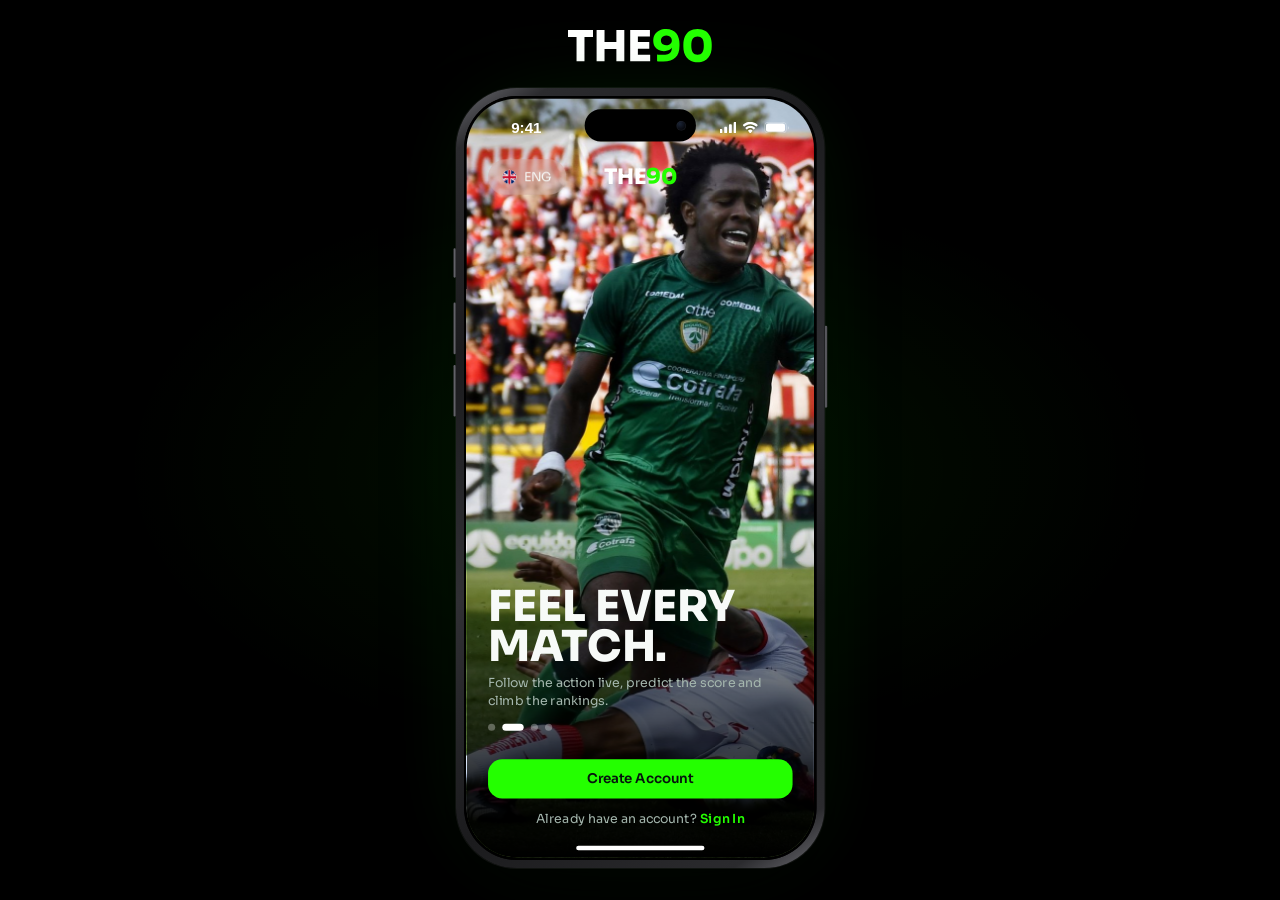
==== commit d228858c: "Global Ranking, the Creator button and the Creator · Join modal from the mock-up Rankings is the new" ====
--- a/index.html
+++ b/index.html
@@ -15,21 +15,22 @@
 <link rel="preconnect" href="https://fonts.googleapis.com">
 <link rel="preconnect" href="https://fonts.gstatic.com" crossorigin>
 <link href="https://fonts.googleapis.com/css2?family=Sora:wght@400;500;600;700;800&display=swap" rel="stylesheet">
-<!-- the countdown digits on Rankings -->
-<link href="https://fonts.googleapis.com/css2?family=Inter:wght@700&display=swap" rel="stylesheet">
-
-<link rel="stylesheet" href="css/style.css?v=8">
-<link rel="stylesheet" href="css/main.css?v=64">
-<link rel="stylesheet" href="css/rankings.css?v=17">
-<link rel="stylesheet" href="css/leagues.css?v=61">
+<!-- the countdown digits on Rankings, the per-period prices on Creator -->
+<link href="https://fonts.googleapis.com/css2?family=Inter:wght@400;700&display=swap" rel="stylesheet">
+
+<link rel="stylesheet" href="css/style.css?v=9">
+<link rel="stylesheet" href="css/main.css?v=68">
+<link rel="stylesheet" href="css/fixtures.css?v=1">
+<link rel="stylesheet" href="css/rankings.css?v=20">
+<link rel="stylesheet" href="css/leagues.css?v=62">
 <link rel="stylesheet" href="css/arena.css?v=67">
 <link rel="stylesheet" href="css/live.css?v=5">
-<link rel="stylesheet" href="css/league.css?v=49">
-<link rel="stylesheet" href="css/my-zone.css?v=8">
+<link rel="stylesheet" href="css/league.css?v=53">
+<link rel="stylesheet" href="css/my-zone.css?v=9">
 <link rel="stylesheet" href="css/ranks.css?v=1">
 <link rel="stylesheet" href="css/notifications.css?v=2">
-<link rel="stylesheet" href="css/community.css?v=11">
-<link rel="stylesheet" href="css/settings.css?v=5">
+<link rel="stylesheet" href="css/community.css?v=12">
+<link rel="stylesheet" href="css/settings.css?v=9">
 </head>
 <body>
 
@@ -199,6 +200,15 @@
                 <p class="field__msg" data-msg></p>
               </div>
 
+              <div class="field" data-field data-validate="username">
+                <label class="field__label" for="create-username">Username</label>
+                <div class="field__box">
+                  <input class="field__input" id="create-username" type="text" name="username"
+                         placeholder="@username" autocomplete="username" spellcheck="false">
+                </div>
+                <p class="field__msg" data-msg></p>
+              </div>
+
               <!-- password -->
               <div class="field" data-field data-validate="password">
                 <div class="field__box">
@@ -272,14 +282,6 @@
               <p class="avatar-presets__title">Or pick one of ours</p>
               <div class="avatar-presets__grid" data-avatar-presets></div>
             </section>
-            <div class="field profile-field" data-field data-validate="username">
-              <label class="field__label" for="profile-username">Username</label>
-              <div class="field__box">
-                <input class="field__input" id="profile-username" type="text" name="username"
-                       placeholder="@username" autocomplete="username" spellcheck="false">
-              </div>
-              <p class="field__msg" data-msg></p>
-            </div>
             <button class="btn btn--primary" type="submit">Continue</button>
             <button class="setup-skip" type="button" data-go="teams">Skip for now</button>
           </form>
@@ -329,7 +331,7 @@
                 </div>
                 <div class="picksbar__progress">
                   <div class="picksbar__meter"><i data-picks-meter></i></div>
-                  <span class="picksbar__count"><b data-picks-done>0</b><small data-picks-total>/10</small></span>
+                  <span class="picksbar__count"><b data-picks-done>0</b><small data-picks-total>/5</small></span>
                 </div>
               </div>
 
@@ -337,7 +339,7 @@
                 <article class="mcard mcard--done" data-picks-done-card hidden>
                   <div class="donecard">
                     <div class="donecard__art" data-done-art aria-hidden="true"></div>
-                    <p class="donecard__title">Congratulations! All 10 picks are in.</p>
+                    <p class="donecard__title">Congratulations! All 5 picks are in.</p>
                     <p class="donecard__win">
                       Rating reward:
                       <b><span data-done-points>+ 5</span><img src="assets/icons/soccer-ball.svg" alt="" width="16" height="16"></b>
@@ -352,25 +354,25 @@
                 <span class="ad__tag">Sponsored AD</span>
                 <div class="ad__track" data-ad-track>
                   <article class="ad__slide is-active">
-                    <div class="ad__text"><h3>Weekend<br>Boost Special</h3><p>Deposit now and get up to <b>€500 bonus</b></p><button class="ad__btn" type="button">Claim Now</button></div>
-                    <img class="ad__model" src="assets/img/ad-model.png" alt="">
+                    <img class="ad__art" src="assets/ads/follow-instagram.png" alt="Follow The90 on Instagram">
+                  </article>
+                  <article class="ad__slide ad__slide--invite">
+                    <img class="ad__art" src="assets/ads/invite-friends.png" alt="Invite friends and get 100 coins for each">
                   </article>
                   <article class="ad__slide">
-                    <div class="ad__text"><h3>Champions<br>Night Bonus</h3><p>Make your picks and earn <b>double points</b></p><button class="ad__btn" type="button">Play Now</button></div>
-                    <img class="ad__model" src="assets/img/ad-model.png" alt="">
+                    <img class="ad__art" src="assets/ads/pepsi-football.png" alt="Pepsi — Celebrate Football">
                   </article>
                   <article class="ad__slide">
-                    <div class="ad__text"><h3>Daily<br>Winning Streak</h3><p>Return every day for an <b>extra reward</b></p><button class="ad__btn" type="button">Join Now</button></div>
-                    <img class="ad__model" src="assets/img/ad-model.png" alt="">
+                    <img class="ad__art" src="assets/ads/nike-vapour.png" alt="Nike Vapour Edge Pro">
                   </article>
                 </div>
-                <div class="ad__dots" data-ad-dots><button class="is-active" type="button" aria-label="Ad 1"></button><button type="button" aria-label="Ad 2"></button><button type="button" aria-label="Ad 3"></button></div>
+                <div class="ad__dots" data-ad-dots><button class="is-active" type="button" aria-label="Ad 1"></button><button type="button" aria-label="Ad 2"></button><button type="button" aria-label="Ad 3"></button><button type="button" aria-label="Ad 4"></button></div>
               </div>
 
               <!-- Calendar -->
               <div class="section-head"><span>Calendar</span></div>
               <div class="daterow" data-daterow></div>
-              <div class="daylist" data-daylist></div>
+              <div class="fixtures" data-fixtures></div>
 
               <!-- News -->
               <div class="section-head"><span>News</span></div>
@@ -459,7 +461,7 @@
                   <p class="leaders-season"><i></i>Season 2026/27</p>
                 </header>
 
-                <button class="leaders-prizes" type="button" data-leaders-prizes aria-haspopup="dialog">
+                <button class="leaders-prizes" type="button" data-rankings-prizes data-settings-sheet="rankings-prizes" aria-haspopup="dialog">
                   Prizes <img src="assets/rankings/v2/chevron.svg" alt="" width="16" height="16">
                 </button>
               </div>
@@ -474,6 +476,7 @@
               <div class="leaders-rows" aria-label="Global leaderboard" data-rankings-list></div>
             </div>
           </div>
+
 
           <!-- everything scrolling up dissolves into the status bar -->
           <div class="rankings-scrim" aria-hidden="true"></div>
@@ -503,7 +506,7 @@
                 <div class="theleagues-list">
                   <article class="theleagues-card">
                     <button class="theleagues-card__open" type="button" data-go="league"
-                            data-league-joined="true" data-league-privacy="open"
+                            data-league-joined="true" data-league-privacy="open" data-league-id="office-league" data-league-name="Office League"
                             aria-label="Open Office League">
                       <span class="theleagues-card__art">
                         <img src="assets/leagues/theleagues-bronze-trophy.png" alt="">
@@ -526,7 +529,7 @@
                       </span>
                     </button>
                     <button class="theleagues-card__chat" type="button" data-go="league-chat"
-                            data-league-joined="true" data-league-privacy="open"
+                            data-league-joined="true" data-league-privacy="open" data-league-id="office-league" data-league-name="Office League"
                             aria-label="Open the chat of Office League">Chat<i class="theleagues-card__unread"></i></button>
                   </article>
                 </div>
@@ -952,11 +955,27 @@
                 </button>
               </div>
 
-              <!-- what Premium unlocked, offered where it is used: only the
-                   owner of such a league sees it -->
+              <!-- Creator unlocks custom rounds. -->
               <button class="league-newround" type="button" data-league-new-round hidden>Create round</button>
 
-                <!-- Only a Premium league has anything to switch between:
+              <!-- Figma › League › The90 Creator (1125:12259) -->
+              <button
+                class="creator-card"
+                type="button"
+                data-premium-card
+                data-settings-sheet="creator"
+                aria-haspopup="dialog"
+                aria-controls="creator-modal"
+              >
+                <span class="creator-card__brand">
+                  <img src="assets/creator/v2/crown-sm.svg" alt="" width="10" height="8">
+                  <span>THE90 <em>CREATOR</em></span>
+                </span>
+                <span class="creator-card__cta">Activate now <img src="assets/creator/v2/chevron.svg" alt="" width="20" height="20"></span>
+              </button>
+
+
+                <!-- Only a Creator league has anything to switch between:
                      js/league-tabs.js unhides this for those. -->
                 <div class="league-tabs-sticky" hidden>
                   <div class="league-tabs" role="tablist" aria-label="League sections" data-league-tabs>
@@ -1021,29 +1040,6 @@
 </section>
                 </div>
 
-              <!-- only shown inside a league you own -->
-              <article class="premium-card" data-premium-card hidden>
-                <p class="premium-card__eyebrow">
-                  <img src="assets/settings/star.svg" alt="" width="14" height="14">
-                  Superleague
-                </p>
-                <h3>Make your league Premium</h3>
-                <p class="premium-card__lead">Paid customization: background, colors and league stickers — a signature look only for your group.</p>
-                <p class="premium-card__features">
-                  <span>Background · Theme</span>
-                  <span>Colors · Accents</span>
-                  <span>Custom <b>stickers</b></span>
-                </p>
-                <p class="premium-card__split">
-                  <img src="assets/settings/users.svg" alt="" width="20" height="13">
-                  <span>Monthly payment <b>is split</b> across all members — everyone pays their share</span>
-                </p>
-                <div class="premium-card__foot">
-                  <span class="premium-card__price">from <b>99</b> Coins/mo ÷ 12</span>
-                  <button class="btn btn--primary premium-card__cta" type="button" data-settings-sheet="premium">Activate Premium</button>
-                </div>
-              </article>
-
             </main>
           </div>
           <!-- your own seat, held at the foot of the screen until the board
@@ -1450,12 +1446,7 @@
               </section>
 
               <button class="invite-banner mz-invite-banner" type="button" data-go="invite-friends" data-invite-origin="my-zone" aria-label="Invite Friends — Get Coins">
-                <img class="invite-banner__bg" src="assets/invite/profile-bg.png" alt="">
-                <span class="invite-banner__copy">
-                  <strong>Invite Friends –<br>Get Coins</strong>
-                  <span>You both get <b>100 <img src="assets/invite/coin.svg" alt="coins"></b><br>for each friend</span>
-                </span>
-                <img class="invite-banner__person" src="assets/invite/profile-person.png" alt="Woman holding a trophy">
+                <img class="invite-banner__art" src="assets/ads/invite-friends.png" alt="">
               </button>
 
               <section class="mz-themes" aria-labelledby="mz-themes-title">
@@ -1466,15 +1457,10 @@
                     <strong>Dark night</strong>
                     <i aria-hidden="true"></i>
                   </button>
-                  <button class="mz-theme mz-theme--light" type="button" data-theme-choice="light" aria-pressed="false">
+                  <button class="mz-theme mz-theme--light is-coming-soon" type="button" aria-label="White light theme, coming soon" disabled>
                     <img src="assets/my-zone/theme-light.png" alt="">
                     <strong>White light</strong>
-                    <i aria-hidden="true"></i>
-                  </button>
-                  <button class="mz-theme mz-theme--premium" type="button" aria-label="Premium gold theme, locked" disabled>
-                    <img src="assets/my-zone/theme-premium.png" alt="">
-                    <strong>Premium gold</strong>
-                    <img class="mz-theme__lock" src="assets/my-zone/lock.svg" alt="Locked" width="15" height="17">
+                    <span class="theme-coming-soon"><b>Coming Soon</b><time data-theme-countdown>30d 00h 00m 00s</time></span>
                   </button>
                 </div>
               </section>
@@ -1593,12 +1579,7 @@
             <div class="community-content community-content--with-fixed-head">
 
               <div class="invite-banner invite-banner--screen">
-                <img class="invite-banner__bg" src="assets/invite/screen-bg.png" alt="">
-                <span class="invite-banner__copy">
-                  <strong>Invite Friends –<br>Get Coins</strong>
-                  <span>You both get <b>100 <img src="assets/invite/coin.svg" alt="coins"></b><br>for each friend</span>
-                </span>
-                <img class="invite-banner__person" src="assets/invite/screen-person.png" alt="Woman holding a trophy">
+                <img class="invite-banner__art" src="assets/ads/invite-friends.png" alt="Invite friends and get 100 coins for each">
               </div>
 
               <div class="invite-link-card">
@@ -1865,12 +1846,9 @@
             <button class="settings-theme-card is-selected" type="button" data-settings-theme="Dark night">
               <img src="assets/my-zone/theme-dark.png" alt=""><strong>Dark night</strong><i></i>
             </button>
-            <button class="settings-theme-card settings-theme-card--light" type="button" data-settings-theme="White light">
-              <img src="assets/my-zone/theme-light.png" alt=""><strong>White light</strong><i></i>
-            </button>
-            <h2 class="settings-section-title settings-theme-special">Special</h2>
-            <button class="settings-theme-card settings-theme-card--premium" type="button" disabled>
-              <img src="assets/my-zone/theme-premium.png" alt=""><strong>Premium gold</strong><span>🔒</span>
+            <button class="settings-theme-card settings-theme-card--light is-coming-soon" type="button" aria-label="White light theme, coming soon" disabled>
+              <img src="assets/my-zone/theme-light.png" alt=""><strong>White light</strong>
+              <span class="theme-coming-soon"><b>Coming Soon</b><time data-theme-countdown>30d 00h 00m 00s</time></span>
             </button>
           </div>
         </section>
@@ -1895,19 +1873,6 @@
             </div>
           </div>
         </section>
-
-        <!-- ============ RANKINGS: PRIZES SHEET ============ -->
-        <!-- Placeholder: the prizes design comes later. Opens from the bottom. -->
-        <div class="settings-sheet leaders-sheet" role="dialog" aria-modal="true" aria-label="Prizes" data-leaders-sheet hidden>
-          <section class="settings-sheet__panel">
-            <i class="settings-sheet__handle"></i>
-            <div class="settings-sheet__content">
-              <h2>Prizes</h2>
-              <p class="leaders-sheet__note">Season prizes are coming soon.</p>
-              <button class="btn btn--primary" type="button" data-leaders-sheet-close>Got it</button>
-            </div>
-          </section>
-        </div>
 
         <!-- ============ SETTINGS: BOTTOM SHEETS ============ -->
         <div class="settings-sheet" data-settings-overlay hidden>
@@ -1951,24 +1916,53 @@
               <button class="settings-cancel" type="button" data-sheet-close>Maybe later</button>
             </div>
           </section>
-          <section class="settings-sheet__panel settings-sheet__panel--premium" data-settings-panel="premium" hidden>
-            <i class="settings-sheet__handle"></i>
-            <div class="settings-sheet__content premium-sheet">
-              <h2>Activate Premium</h2>
-              <ul class="premium-sheet__list">
-                <li><img src="assets/icons/check.svg" alt="" width="16" height="16">Your own league background</li>
-                <li><img src="assets/icons/check.svg" alt="" width="16" height="16">Custom theme: accent and card colors</li>
-                <li><img src="assets/icons/check.svg" alt="" width="16" height="16">League sticker pack</li>
-                <li><img src="assets/icons/check.svg" alt="" width="16" height="16">2 paid avatars included, free</li>
-                <li><img src="assets/icons/check.svg" alt="" width="16" height="16">Extended member limit</li>
-              </ul>
-              <div class="premium-sheet__price">
-                <span>99 Coins / month</span>
-                <span>÷ 12 members</span>
-                <strong>9 Coins per member</strong>
-              </div>
-              <button class="btn btn--primary" type="button" data-premium-confirm data-sheet-close>Activate for 9 Coins/mo</button>
-            </div>
+          <section class="settings-sheet__panel settings-sheet__panel--modal settings-sheet__panel--creator" id="creator-modal"
+                   data-settings-panel="creator" role="dialog" aria-modal="true"
+                   aria-labelledby="creator-modal-title" hidden>
+            <button class="creator-modal__close" type="button" data-sheet-close aria-label="Close Creator details">
+              <img src="assets/creator/close.svg" alt="" width="16" height="16">
+            </button>
+            <!-- Figma › creater modal · join › THE90 CREATOR (1125:13272) -->
+            <div class="creator-modal__content">
+              <header class="creator-modal__intro">
+                <span class="creator-brand creator-brand--modal" id="creator-modal-title">
+                  <img src="assets/creator/v2/crown.svg" alt="" width="16" height="13">
+                  <strong><em>THE90</em> CREATOR</strong>
+                </span>
+                <p>Exclusive status. More opportunities. More recognition.</p>
+              </header>
+              <div class="creator-features">
+                <div class="creator-feature"><span><img src="assets/creator/v2/check.svg" alt="" width="12" height="12"></span><p><strong>Create your own rounds</strong><small>Pick the matches</small></p></div>
+                <div class="creator-feature"><span><img src="assets/creator/v2/check.svg" alt="" width="12" height="12"></span><p><strong>Set the rules</strong><small>Challenge your friends</small></p></div>
+              </div>
+              <div class="creator-video" role="img" aria-label="Video preview">
+                <img src="assets/creator/v2/play.svg" alt="" width="32" height="32">
+                <span>Video preview</span>
+              </div>
+              <div class="creator-pricing" role="radiogroup" aria-label="Creator billing period">
+                <button class="creator-price is-selected" type="button" role="radio" aria-checked="true" data-creator-plan="monthly">
+                  <span class="creator-price__top"><b>Most popular</b><i aria-hidden="true"></i></span>
+                  <strong>€4.99 <small>/ month</small></strong><em>14 days free trial</em>
+                </button>
+                <button class="creator-price" type="button" role="radio" aria-checked="false" data-creator-plan="yearly">
+                  <span class="creator-price__top"><b>Best price</b><i aria-hidden="true"></i></span>
+                  <strong>€39.90 <small>/ year</small></strong><em>Save 33%</em>
+                </button>
+              </div>
+              <button class="btn btn--primary creator-modal__cta" type="button" data-premium-confirm data-sheet-close>Start 14-day free trial</button>
+              <p class="creator-modal__note">Cancel anytime. No charge for 14 days.</p>
+            </div>
+          </section>
+          <section class="settings-sheet__panel settings-sheet__panel--modal settings-sheet__panel--prizes"
+                   data-settings-panel="rankings-prizes" role="dialog" aria-modal="true"
+                   aria-labelledby="rankings-prizes-title" hidden>
+            <button class="creator-modal__close" type="button" data-sheet-close aria-label="Close prizes">
+              <img src="assets/creator/close.svg" alt="" width="16" height="16">
+            </button>
+            <header class="rankings-prizes__header">
+              <h2 id="rankings-prizes-title">Prizes</h2>
+            </header>
+            <div class="rankings-prizes__list" tabindex="0" role="region" aria-label="Season prizes" data-rankings-prize-cards></div>
           </section>
           <section class="settings-sheet__panel settings-sheet__panel--logout" data-settings-panel="logout" hidden>
             <i class="settings-sheet__handle"></i>
@@ -1996,7 +1990,7 @@
               </div>
               <button class="winbar__cta" type="button" data-win-next>Accept pick</button>
               <p class="winbar__reward">
-                <span>Complete all 10 picks and get reward:</span>
+                <span>Complete all 5 picks and get reward:</span>
                 <b>+ 5 <img src="assets/icons/soccer-ball.svg" alt="" width="16" height="16"></b>
               </p>
             </div>
@@ -2125,32 +2119,33 @@
 </main>
 
 <script src="vendor/lottie-light.min.js"></script>
-<script src="js/data.js?v=5"></script>
+<script src="js/data.js?v=6"></script>
+<script src="js/follows.js?v=1"></script>
 <script src="js/pick-card.js?v=24"></script>
 <script src="js/leaderboard.js?v=1"></script>
-<script src="js/app.js?v=17"></script>
-<script src="js/main.js?v=30"></script>
+<script src="js/app.js?v=18"></script>
+<script src="js/main.js?v=32"></script>
 <script src="js/news.js?v=1"></script>
 <script src="js/live.js?v=3"></script>
-<script src="js/rankings.js?v=12"></script>
+<script src="js/rankings.js?v=14"></script>
 <script src="js/thearena.js?v=8"></script>
 <script src="js/tournament.js?v=60"></script>
 <script src="js/arena-join.js?v=3"></script>
-<script src="js/league.js?v=24"></script>
+<script src="js/league.js?v=25"></script>
 <script src="js/leagues.js?v=5"></script>
-<script src="js/league-create.js?v=38"></script>
+<script src="js/league-create.js?v=40"></script>
 <script src="js/league-pager.js?v=9"></script>
 <script src="js/league-rules.js?v=2"></script>
 <script src="js/league-tabs.js?v=9"></script>
 <script src="js/league-round.js?v=5"></script>
-<script src="js/league-menu.js?v=6"></script>
+<script src="js/league-menu.js?v=7"></script>
 <script src="js/league-participants.js?v=2"></script>
-<script src="js/league-rounds.js?v=61"></script>
+<script src="js/league-rounds.js?v=62"></script>
 <script src="js/my-zone.js?v=2"></script>
 <script src="js/ranks.js?v=3"></script>
 <script src="js/notifications.js?v=7"></script>
 <script src="js/community.js?v=7"></script>
-<script src="js/settings.js?v=2"></script>
-<script src="js/avatars.js?v=3"></script>
+<script src="js/settings.js?v=4"></script>
+<script src="js/avatars.js?v=4"></script>
 </body>
 </html>
--- a/css/style.css
+++ b/css/style.css
@@ -1170,3 +1170,8 @@
     scroll-behavior: auto !important;
   }
 }
+
+/* Registration now has four fields; let the complete form scroll above a keyboard. */
+[data-screen="create"] .content--form { height: calc(100% - 62px); overflow-y: auto; overscroll-behavior: contain; gap: 24px; padding-bottom: 32px; scrollbar-width: none; }
+[data-screen="create"] .content--form > * { flex-shrink: 0; }
+[data-screen="create"] [data-validate="username"].is-valid .field__msg { color: var(--input-border-focused); }
--- a/css/main.css
+++ b/css/main.css
@@ -837,97 +837,13 @@
 .scorepad.is-set .drum { border-color: rgba(255, 255, 255, .1); }
 
 /* =========================================================
-   Calendar day list — Figma › Card (678:5663)
-
-   The fixture on a pitch-green wash that runs off into the dark
-   towards the top right, kickoff hanging from the top edge on a
-   red tab, crests either side of VS.
-   ========================================================= */
-
-.ccard {
-  position: relative;
-  width: 100%;
-  height: 100px;
-  display: flex;
-  align-items: center;
-  border-radius: 24px;
-  background: linear-gradient(180deg, rgba(36, 255, 0, 0.00) 0%, rgba(36, 255, 0, 0.10) 100%), #1A1A1A;
-  overflow: hidden;
-  /* An outline rather than a border: the frame draws its stroke inside, so a
-     border would push everything inside it down by its own width. */
-  outline: 1px solid rgba(255, 255, 255, .1);
-  outline-offset: -1px;
-}
-
-/* hangs from the top edge, so only the bottom corners are rounded */
-.ccard__when {
-  position: absolute;
-  z-index: 2;
-  top: 0;
-  left: 50%;
-  padding: 6px 12px;
-  transform: translateX(-50%);
-  border-radius: 0 0 12px 12px;
-  background: #ef2c2c;
-  color: var(--text-primary);
-  font-size: 10px;
-  font-weight: 400;
-  line-height: 18px;
-  white-space: nowrap;
-}
-
-.ccard__row {
-  position: relative;
-  z-index: 1;
-  width: 100%;
-  display: flex;
-  align-items: center;
-  justify-content: center;
-  /* the row rides 4px below centre, leaving the tab its room */
-  transform: translateY(4px);
-}
-.ccard__side {
-  flex: 1 0 0;
-  min-width: 1px;
-  display: flex;
-  flex-direction: column;
-  align-items: center;
-  justify-content: center;
-  gap: 8px;
-}
-/* drop-shadow rather than box-shadow: the glow has to follow the crest, not
-   the rectangle it is delivered in */
-.ccard__crest {
-  height: 40px;
-  max-width: 127px;
-  object-fit: contain;
-  filter: drop-shadow(0 0 15px rgba(36, 255, 0, .7));
-}
-.ccard__side b {
-  color: #fff;
-  font-size: 12px;
-  font-weight: 600;
-  line-height: 16px;
-  white-space: nowrap;
-}
-.ccard__vs {
-  width: 23px;
-  flex: none;
-  color: #fff;
-  font-size: 16px;
-  font-weight: 600;
-  line-height: 20px;
-  text-align: center;
-}
-
-
-/* =========================================================
    Sponsored AD
    ========================================================= */
 
 .ad {
   position: relative;
-  height: 160px;
+  height: auto;
+  aspect-ratio: 1918 / 820;
   border: 1px solid rgba(255, 255, 255, .1);
   border-radius: 24px;
   overflow: hidden;
@@ -962,6 +878,14 @@
 }
 .ad__slide:nth-child(2) { background: linear-gradient(110deg, rgba(19,26,45,.78), rgba(17,55,32,.7)); }
 .ad__slide:nth-child(3) { background: linear-gradient(110deg, rgba(39,20,16,.7), rgba(26,57,21,.72)); }
+.ad__art {
+  display: block;
+  width: 100%;
+  height: 100%;
+  object-fit: cover;
+}
+.ad__slide--invite { background: #000; }
+.ad__slide--invite .ad__art { object-fit: contain; }
 .ad__tag {
   position: absolute;
   right: 8px;
@@ -969,40 +893,6 @@
   z-index: 4;
   font-size: 10px;
   color: rgba(255, 255, 255, .55);
-}
-.ad__text { position: absolute; left: 16px; top: 16px; width: 210px; z-index: 2; }
-.ad__text h3 {
-  margin: 0 0 6px;
-  font-size: 18px;
-  font-weight: 700;
-  line-height: 24px;
-  color: #fff;
-}
-.ad__text p {
-  margin: 0 0 12px;
-  font-size: 12px;
-  line-height: 18px;
-  color: rgba(255, 255, 255, .8);
-}
-.ad__text p b { color: #ffc94a; font-weight: 600; }
-.ad__btn {
-  height: 32px;
-  padding: 0 16px;
-  border-radius: 10px;
-  background: #fff;
-  color: var(--text-on-brand);
-  font-size: 12px;
-  font-weight: 600;
-  transition: filter .18s ease;
-}
-.ad__btn:hover { filter: brightness(.92); }
-.ad__model {
-  position: absolute;
-  right: 6px;
-  bottom: -6px;
-  height: 178px;
-  width: auto;
-  z-index: 1;
 }
 .ad__dots {
   position: absolute;
@@ -1033,7 +923,8 @@
   overflow-x: auto;
   scrollbar-width: none;
   margin: 0 -16px;
-  padding: 0 16px 2px;
+  background: var(--bg-primary);
+  padding: 6px 16px 8px;
   flex: none;
 }
 .daterow::-webkit-scrollbar { width: 0; height: 0; }
@@ -1065,7 +956,6 @@
 .datecell.is-today .datecell__w { color: var(--brand-primary); }
 .datecell.is-past { opacity: .55; }
 
-.daylist { display: flex; flex-direction: column; gap: 8px; }
 
 /* =========================================================
    News — the last block on Main
--- a/css/fixtures.css
+++ b/css/fixtures.css
@@ -0,0 +1,119 @@
+.fixtures      { display: flex; flex-direction: column; gap: 20px; }
+.fxsec         { display: flex; flex-direction: column; gap: 8px; }
+.fxsec__head   { display: flex; align-items: center; gap: 8px; padding: 0 8px; }
+.fxsec__head--stacked { flex-direction: column; align-items: flex-start; gap: 2px; }
+.fxsec__icon   { opacity: .9; }
+.fxsec__title  { font-size: 12px; font-weight: 600; line-height: 18px; color: var(--text-primary); }
+.fxsec__sub    { font-size: 11px; font-weight: 400; line-height: 16px; color: var(--text-dim); }
+
+
+.fxgroup {
+  background: var(--bg-surface);
+  border-radius: 24px;
+  outline: 1px solid rgba(255,255,255,.1);
+  outline-offset: -1px;
+  overflow: hidden;
+}
+
+.fxgroup__head { display: flex; align-items: center; gap: 12px; padding: 12px 12px 12px 16px; min-height: 60px; }
+.fxgroup__logo { width: 28px; height: 28px; object-fit: contain; flex: none; }
+.fxgroup__copy { display: flex; flex-direction: column; gap: 2px; min-width: 1px; flex: 1 0 0; }
+.fxgroup__name { font-size: 14px; font-weight: 600; line-height: 20px; color: #fff;
+                 overflow: hidden; text-overflow: ellipsis; white-space: nowrap; }
+.fxgroup__round{ font-size: 11px; font-weight: 400; line-height: 16px; color: var(--text-dim); }
+
+
+.fxrow {
+  position: relative;
+  display: grid;
+  grid-template-columns: 1fr 68px 40px;
+  align-items: center;
+  gap: 8px;
+  min-height: 68px;
+  padding: 10px 8px 10px 16px;
+  transition: background-color .18s ease;
+}
+
+.fxrow::before {
+  content: '';
+  position: absolute; top: 0; left: 16px; right: 16px; height: 1px;
+  background: rgba(255,255,255,.08);
+}
+.fxgroup--flat .fxrow:first-child::before { display: none; }
+.fxrow[role="button"]:active { background: #232323; }
+
+.fxrow__teams { display: flex; flex-direction: column; gap: 6px; min-width: 1px; }
+.fxrow__team  { display: flex; align-items: center; gap: 10px; min-width: 1px; }
+.fxrow__crest { width: 20px; height: 20px; object-fit: contain; flex: none; }
+.fxrow__name  { font-size: 13px; font-weight: 500; line-height: 18px; color: #fff;
+                overflow: hidden; text-overflow: ellipsis; white-space: nowrap; }
+
+.fxrow__state {
+  position: relative;
+  display: flex; flex-direction: column; align-items: center; justify-content: center; gap: 2px;
+  height: 100%;
+}
+.fxrow__state::before {
+  content: '';
+  position: absolute; left: -8px; top: 50%; transform: translateY(-50%);
+  width: 1px; height: 32px; background: rgba(255,255,255,.1);
+}
+.fxrow__time,
+.fxrow__score { font-size: 14px; font-weight: 600; line-height: 20px; color: #fff; white-space: nowrap; }
+.fxrow__ft    { font-size: 10px; font-weight: 500; line-height: 14px; color: var(--text-dim); letter-spacing: .5px; }
+.fxrow__pick  { font-size: 10px; font-weight: 600; line-height: 14px; color: var(--brand-primary); white-space: nowrap; }
+
+
+.fxrow__minute { display: flex; align-items: center; gap: 4px;
+                 font-size: 11px; font-weight: 600; line-height: 16px; color: var(--brand-primary); }
+.fxrow__dot    { width: 4px; height: 4px; border-radius: 2px; background: var(--brand-primary);
+                 animation: live-blink 1.4s steps(1, end) infinite; }
+.fxrow--finished .fxrow__name,
+.fxrow--finished .fxrow__crest { opacity: .65; }
+
+
+.fxstar {
+  width: 40px; height: 40px;
+  display: flex; align-items: center; justify-content: center;
+  border-radius: 12px;
+  opacity: .35;
+  transition: opacity .18s ease, transform .12s ease;
+}
+.fxstar.is-on   { opacity: 1; }
+.fxstar:active  { transform: scale(.9); }
+
+
+.fxgroup__more {
+  position: relative;
+  width: 100%;
+  min-height: 44px;
+  display: flex; align-items: center; justify-content: center; gap: 6px;
+  font-size: 12px; font-weight: 600; line-height: 18px;
+  color: var(--brand-primary);
+}
+.fxgroup__more::before {
+  content: '';
+  position: absolute; top: 0; left: 16px; right: 16px; height: 1px;
+  background: rgba(255,255,255,.08);
+}
+.fxgroup__more img { transition: transform .18s ease; }
+.fxgroup__more[aria-expanded="true"] img { transform: rotate(90deg); }
+
+
+.fxempty {
+  display: flex; flex-direction: column; align-items: center; gap: 4px;
+  padding: 28px 16px;
+  background: var(--bg-surface);
+  border-radius: 24px;
+  outline: 1px solid rgba(255,255,255,.1);
+  outline-offset: -1px;
+  text-align: center;
+}
+.fxempty b     { font-size: 13px; font-weight: 600; color: #fff; }
+.fxempty small { font-size: 11px; color: var(--text-dim); }
+
+.fxgroup__logo--mono { display: flex; align-items: center; justify-content: center; border-radius: 8px; background: #272727; font-size: 9px; font-weight: 700; color: var(--text-muted); }
+.fxrow { grid-template-columns: minmax(0, 1fr) 68px 40px; }
+.fxrow[role="button"] { cursor: pointer; }
+.fxrow:focus-visible, .fxstar:focus-visible, .fxgroup__more:focus-visible { outline: 2px solid var(--brand-primary); outline-offset: -3px; }
+@media (prefers-reduced-motion: reduce) { .fxrow__dot { animation: none; } .fxstar, .fxgroup__more img, .fxrow { transition: none; } }
--- a/css/rankings.css
+++ b/css/rankings.css
@@ -1,6 +1,4 @@
-/* Rankings – Global Top Leaders, adapted from Figma node 1267:8160.
-   The podium, row and pin rules further down are still shared with the
-   tournament board and the league participants list. */
+/* Rankings – Global Top Leaders, adapted from Figma node 515:11492 */
 .screen--rankings {
   overflow: hidden;
   background: var(--bg-primary);
@@ -42,6 +40,18 @@
   pointer-events: none;
 }
 
+.rankings-hero {
+  position: relative;
+  width: 390px;
+  height: 400px;
+  overflow: hidden;
+  background:
+    linear-gradient(180deg, rgba(36, 255, 0, .2) 0%, rgba(22, 153, 0, 0) 100%),
+    var(--bg-primary);
+  /* js/rankings.js drives translateY on scroll — the block drifts up at half
+     the speed of the list, so the leaderboard climbs over it */
+  will-change: transform;
+}
 /* Figma › Global – Top Leaders › Top 3 leaders — the pitch sits under the wash */
 .rankings-hero__bg {
   position: absolute;
@@ -58,6 +68,33 @@
    belongs to the list (.rankings-list::before) so that it travels with it.
    Standing still in the hero it would drift away from the list on scroll and
    leave the steps cut off in mid-air. */
+
+.rankings-heading {
+  position: absolute;
+  z-index: 3;
+  top: 64px;
+  left: 69px;
+  width: 252px;
+  display: flex;
+  flex-direction: column;
+  align-items: center;
+  gap: 4px;
+  text-align: center;
+}
+.rankings-heading h1 {
+  margin: 0;
+  color: #fff;
+  font-size: 20px;
+  font-weight: 700;
+  line-height: 25px;
+  letter-spacing: -.2px;
+}
+.rankings-heading p {
+  margin: 0;
+  color: var(--text-dim);
+  font-size: 12px;
+  line-height: 18px;
+}
 
 .rankings-podium {
   position: absolute;
@@ -319,6 +356,203 @@
 
 
 
+/* ---------- Premium ---------- */
+
+.premium-card {
+  position: relative;
+  width: 358px;
+  padding: 20px;
+  display: flex;
+  flex-direction: column;
+  gap: 12px;
+  overflow: hidden;
+  border: 1px solid rgba(255, 255, 255, .08);
+  border-radius: 24px;
+  background: var(--bg-surface);
+}
+/* the glow sits in the top-right corner, the way the live block glows */
+.premium-card::after {
+  content: '';
+  position: absolute;
+  top: -60px;
+  right: -40px;
+  width: 200px;
+  height: 200px;
+  border-radius: 50%;
+  background: radial-gradient(circle, rgba(36, 255, 0, .22), rgba(36, 255, 0, 0) 70%);
+  pointer-events: none;
+}
+.premium-card > * { position: relative; }
+
+.premium-card__eyebrow {
+  margin: 0;
+  display: flex;
+  align-items: center;
+  gap: 8px;
+  color: var(--brand-primary);
+  font-size: 11px;
+  font-weight: 700;
+  letter-spacing: .08em;
+  line-height: 14px;
+  text-transform: uppercase;
+}
+.premium-card h3 {
+  margin: 0;
+  color: #fff;
+  font-size: 24px;
+  font-weight: 800;
+  line-height: 28px;
+}
+.premium-card__lead {
+  margin: 0;
+  color: var(--text-muted);
+  font-size: 14px;
+  line-height: 20px;
+}
+.premium-card__features {
+  margin: 0;
+  display: flex;
+  flex-wrap: wrap;
+  gap: 6px 16px;
+  color: var(--text-primary);
+  font-size: 11px;
+  font-weight: 700;
+  letter-spacing: .04em;
+  line-height: 16px;
+  text-transform: uppercase;
+}
+.premium-card__features b { color: var(--brand-primary); font-weight: 700; }
+.premium-card__split {
+  margin: 0;
+  display: flex;
+  align-items: center;
+  gap: 12px;
+  color: var(--text-muted);
+  font-size: 13px;
+  line-height: 18px;
+}
+.premium-card__split img { flex: 0 0 20px; }
+.premium-card__split b { color: #fff; font-weight: 700; }
+
+.premium-card__foot {
+  display: flex;
+  align-items: center;
+  justify-content: space-between;
+  gap: 12px;
+}
+.premium-card__price {
+  color: var(--text-muted);
+  font-size: 13px;
+  line-height: 18px;
+}
+.premium-card__price b {
+  color: var(--brand-primary);
+  font-size: 28px;
+  font-weight: 800;
+  line-height: 32px;
+}
+.premium-card__cta {
+  width: auto;
+  height: 48px;
+  padding: 0 24px;
+  font-size: 14px;
+}
+
+.premium-active {
+  width: 358px;
+  height: 48px;
+  padding: 0 20px;
+  display: flex;
+  align-items: center;
+  justify-content: space-between;
+  border: 1px solid var(--brand-primary);
+  border-radius: 16px;
+  background: rgba(36, 255, 0, .06);
+  color: var(--brand-primary);
+  font-size: 13px;
+  font-weight: 600;
+}
+.premium-active i { color: var(--text-muted); font-style: normal; }
+
+.premium-sheet__list {
+  margin: 0;
+  padding: 0;
+  display: flex;
+  flex-direction: column;
+  gap: 12px;
+  list-style: none;
+}
+.premium-sheet__list li {
+  display: flex;
+  align-items: center;
+  gap: 12px;
+  color: var(--text-primary);
+  font-size: 14px;
+  line-height: 20px;
+}
+.premium-sheet__price {
+  padding: 16px;
+  display: flex;
+  flex-direction: column;
+  gap: 4px;
+  border-radius: 16px;
+  background: rgba(255, 255, 255, .06);
+  color: var(--text-muted);
+  font-size: 13px;
+  line-height: 18px;
+}
+.premium-sheet__price strong {
+  margin-top: 4px;
+  color: var(--brand-primary);
+  font-size: 18px;
+  font-weight: 800;
+  line-height: 22px;
+}
+
+/* Rankings refresh — Figma 1221:4947. Shared Arena podium styles stay above. */
+.screen--rankings .rankings-hero { height: 432px; background: var(--bg-primary); will-change: auto; }
+.screen--rankings .rankings-hero__bg { top: 117px; height: 282px; opacity: 1; object-position: center; mask-image: linear-gradient(transparent, #000 20%, #000 72%, transparent); }
+.screen--rankings .rankings-heading { top: 62px; }
+.rankings-prizes { position: absolute; z-index: 3; top: 62px; right: 16px; height: 34px; padding: 0 6px 0 11px; display: flex; align-items: center; gap: 4px; border: 1px solid rgba(255,201,74,.3); border-radius: 31px; background: rgba(255,201,74,.1); color: #ffc94a; font-size: 14px; }
+.rankings-prizes img { transform: rotate(-90deg); }
+.rankings-timer { position: absolute; z-index: 2; top: 125px; left: 25px; width: 341px; height: 53px; padding: 8px; display: flex; align-items: center; justify-content: space-between; gap: 6px; border: 1px solid var(--brand-primary); border-radius: 16px; background: #101a15; box-shadow: inset 0 0 30px rgba(36,255,0,.3); }
+.rankings-timer > p { width: 64px; padding-left: 8px; color: var(--text-dim); font-size: 12px; line-height: 15px; }
+.rankings-timer > div { display: flex; align-items: center; justify-content: center; gap: 4px; padding: 8px; border-radius: 12px; background: rgba(255,255,255,.1); }
+.rankings-timer strong { font-size: 16px; font-variant-numeric: tabular-nums; }
+.rankings-timer small { font-size: 10px; color: var(--text-dim); }
+.screen--rankings .rankings-podium { top: 0; height: 432px; overflow: visible; }
+.screen--rankings .rankings-podium__user { top: 321px; width: 100px; height: 111px; gap: 0; border: 1px solid rgba(255,255,255,.1); border-radius: 20px; background: rgba(255,255,255,.1); backdrop-filter: blur(18px); }
+.screen--rankings .rankings-podium__user--second { left: 16px; }
+.screen--rankings .rankings-podium__user--third { left: 274px; }
+.screen--rankings .rankings-podium__user--first { top: 303px; left: 135px; width: 120px; height: 120px; border-radius: 24px; border-color: rgba(255,201,74,.2); background: rgba(255,201,74,.1); }
+.screen--rankings .rankings-podium__user > img { position: absolute; top: -22px; left: 19px; }
+.screen--rankings .rankings-podium__user--first > img { top: -32px; }
+.screen--rankings .rankings-podium__user strong { position: absolute; top: 45px; max-width: 98px; font-size: 14px; }
+.screen--rankings .rankings-podium__user--first strong { top: 55px; max-width: 118px; font-size: 14px; }
+.screen--rankings .rankings-podium__user span { position: absolute; top: 67px; padding: 4px 6px 4px 10px; gap: 6px; background: linear-gradient(90deg,#ffd626,#d9a621 50%,#ffc208); color: #000; }
+.screen--rankings .rankings-podium__user--first span { top: 77px; }
+.rankings-podium__place { position: absolute; z-index: 1; top: 23px; width: 20px; height: 20px; display: grid; place-items: center; border-radius: 50%; background: #949494; color: #f7faf8; font-size: 14px; font-style: normal; font-weight: 600; }
+.rankings-podium__user--first .rankings-podium__place { top: 33px; background: #ffd626; color: #0e0e0e; }
+.rankings-podium__user--third .rankings-podium__place { background: #f7faf8; color: #0e0e0e; }
+.screen--rankings .rankings-list { margin-top: 20px; box-shadow: none; }
+.screen--rankings .rankings-list::before { display: none; }
+.settings-sheet__panel--prizes { display: flex; flex-direction: column; color: var(--text-primary); }
+.rankings-prizes__header { min-height: 64px; flex: none; display: flex; align-items: center; justify-content: center; padding: 16px 56px; }
+.rankings-prizes__header h2 { margin: 0; font-size: 20px; line-height: 25px; text-align: center; }
+.rankings-prizes__list { min-height: 0; padding: 0 16px max(24px,env(safe-area-inset-bottom)); overflow-y: auto; overscroll-behavior: contain; display: flex; flex-direction: column; gap: 16px; }
+.rankings-prizes__list .arena-prize { flex-shrink: 0; max-width: 100%; }
+.rankings-prizes:focus-visible, .settings-sheet__panel--prizes button:focus-visible { outline: 2px solid var(--brand-primary); outline-offset: 2px; }
+@media (prefers-reduced-motion: reduce) {
+  .screen--rankings .rankings-podium__user { animation: none; }
+}
+
+/* Figma uses blurred, mirrored image fills behind the content. */
+.screen--rankings .rankings-podium__user::before { content: ''; position: absolute; inset: 0; z-index: -1; border-radius: inherit; background: url('../assets/rankings/leader-silver.png') center/cover; filter: blur(19px); transform: scaleX(-1); clip-path: inset(0 round 20px); }
+.screen--rankings .rankings-podium__user--first::before { background-image: url('../assets/rankings/leader-gold.png'); filter: blur(23px); clip-path: inset(0 round 24px); }
+.screen--rankings .rankings-podium__user--third::before { display: none; }
+.rankings-prizes__list:focus-visible { outline: 2px solid var(--brand-primary); outline-offset: -2px; }
+
+
 /* =========================================================
    Global Ranking — Figma › 02 · Rankings › Global – Top Leaders
    ========================================================= */
@@ -751,165 +985,3 @@
 .leaders-rows .rankings-neighbours { gap: 0; }
 .leaders-rows .rankings-neighbours__hint { padding: 16px; }
 
-.leaders-sheet__note {
-  margin: 0;
-  color: var(--text-muted);
-  font-size: 14px;
-  line-height: 20px;
-  text-align: center;
-}
-
-
-
-/* ---------- Premium ---------- */
-
-.premium-card {
-  position: relative;
-  width: 358px;
-  padding: 20px;
-  display: flex;
-  flex-direction: column;
-  gap: 12px;
-  overflow: hidden;
-  border: 1px solid rgba(255, 255, 255, .08);
-  border-radius: 24px;
-  background: var(--bg-surface);
-}
-/* the glow sits in the top-right corner, the way the live block glows */
-.premium-card::after {
-  content: '';
-  position: absolute;
-  top: -60px;
-  right: -40px;
-  width: 200px;
-  height: 200px;
-  border-radius: 50%;
-  background: radial-gradient(circle, rgba(36, 255, 0, .22), rgba(36, 255, 0, 0) 70%);
-  pointer-events: none;
-}
-.premium-card > * { position: relative; }
-
-.premium-card__eyebrow {
-  margin: 0;
-  display: flex;
-  align-items: center;
-  gap: 8px;
-  color: var(--brand-primary);
-  font-size: 11px;
-  font-weight: 700;
-  letter-spacing: .08em;
-  line-height: 14px;
-  text-transform: uppercase;
-}
-.premium-card h3 {
-  margin: 0;
-  color: #fff;
-  font-size: 24px;
-  font-weight: 800;
-  line-height: 28px;
-}
-.premium-card__lead {
-  margin: 0;
-  color: var(--text-muted);
-  font-size: 14px;
-  line-height: 20px;
-}
-.premium-card__features {
-  margin: 0;
-  display: flex;
-  flex-wrap: wrap;
-  gap: 6px 16px;
-  color: var(--text-primary);
-  font-size: 11px;
-  font-weight: 700;
-  letter-spacing: .04em;
-  line-height: 16px;
-  text-transform: uppercase;
-}
-.premium-card__features b { color: var(--brand-primary); font-weight: 700; }
-.premium-card__split {
-  margin: 0;
-  display: flex;
-  align-items: center;
-  gap: 12px;
-  color: var(--text-muted);
-  font-size: 13px;
-  line-height: 18px;
-}
-.premium-card__split img { flex: 0 0 20px; }
-.premium-card__split b { color: #fff; font-weight: 700; }
-
-.premium-card__foot {
-  display: flex;
-  align-items: center;
-  justify-content: space-between;
-  gap: 12px;
-}
-.premium-card__price {
-  color: var(--text-muted);
-  font-size: 13px;
-  line-height: 18px;
-}
-.premium-card__price b {
-  color: var(--brand-primary);
-  font-size: 28px;
-  font-weight: 800;
-  line-height: 32px;
-}
-.premium-card__cta {
-  width: auto;
-  height: 48px;
-  padding: 0 24px;
-  font-size: 14px;
-}
-
-.premium-active {
-  width: 358px;
-  height: 48px;
-  padding: 0 20px;
-  display: flex;
-  align-items: center;
-  justify-content: space-between;
-  border: 1px solid var(--brand-primary);
-  border-radius: 16px;
-  background: rgba(36, 255, 0, .06);
-  color: var(--brand-primary);
-  font-size: 13px;
-  font-weight: 600;
-}
-.premium-active i { color: var(--text-muted); font-style: normal; }
-
-.premium-sheet__list {
-  margin: 0;
-  padding: 0;
-  display: flex;
-  flex-direction: column;
-  gap: 12px;
-  list-style: none;
-}
-.premium-sheet__list li {
-  display: flex;
-  align-items: center;
-  gap: 12px;
-  color: var(--text-primary);
-  font-size: 14px;
-  line-height: 20px;
-}
-.premium-sheet__price {
-  padding: 16px;
-  display: flex;
-  flex-direction: column;
-  gap: 4px;
-  border-radius: 16px;
-  background: rgba(255, 255, 255, .06);
-  color: var(--text-muted);
-  font-size: 13px;
-  line-height: 18px;
-}
-.premium-sheet__price strong {
-  margin-top: 4px;
-  color: var(--brand-primary);
-  font-size: 18px;
-  font-weight: 800;
-  line-height: 22px;
-}
--- a/css/leagues.css
+++ b/css/leagues.css
@@ -944,3 +944,5 @@
 .league-rules-copy { color: var(--text-primary); font-size: 13px; line-height: 20px; }
 .league-rules-copy img,
 .league-rules-copy video { max-width: 100%; margin: 8px 0; border-radius: 12px; display: block; }
+
+.theleagues-card__unread { flex-shrink: 0; white-space: nowrap; }
--- a/css/league.css
+++ b/css/league.css
@@ -302,6 +302,68 @@
 .league-newround:active { transform: scale(.98); }
 .league-newround[hidden] { display: none; }
 
+/* THE90 Creator — Figma › League › The90 Creator (1125:12259) */
+.creator-card {
+  box-sizing: border-box;
+  width: 100%;
+  height: 60px;
+  padding: 5px 5px 5px 17px;
+  display: flex;
+  align-items: center;
+  justify-content: space-between;
+  overflow: hidden;
+  border: 1px solid rgba(255, 255, 255, .1);
+  border-radius: 16px;
+  background:
+    linear-gradient(180deg, rgba(36, 255, 0, .1) 0%, rgba(22, 153, 0, 0) 100%),
+    var(--bg-surface);
+  color: #fff;
+  text-align: left;
+  transition: filter .18s ease, transform .18s ease;
+}
+.creator-card[hidden] { display: none; }
+.creator-card:hover { filter: brightness(1.08); }
+.creator-card:active { transform: scale(.99); }
+.creator-card:focus-visible { outline: 2px solid var(--brand-primary); outline-offset: 3px; }
+.creator-card__brand {
+  display: flex;
+  align-items: center;
+  gap: 4px;
+  font-size: 14px;
+  font-weight: 700;
+  line-height: 16px;
+  text-transform: uppercase;
+  white-space: nowrap;
+}
+.creator-card__brand img { display: block; flex: none; }
+.creator-card__brand em { color: var(--brand-primary); font-style: normal; }
+.creator-card__cta {
+  height: 32px;
+  padding: 0 8px;
+  display: flex;
+  align-items: center;
+  gap: 8px;
+  color: var(--text-primary);
+  font-size: 13px;
+  line-height: 18px;
+  white-space: nowrap;
+}
+.creator-card__cta img { display: block; transform: rotate(-90deg); }
+.creator-brand {
+  display: flex;
+  align-items: center;
+  gap: 4px;
+  white-space: nowrap;
+}
+.creator-brand img { display: block; flex: none; }
+.creator-brand strong {
+  color: #ffc94a;
+  font-size: 14px;
+  font-weight: 700;
+  font-style: normal;
+  line-height: 16px;
+}
+.creator-brand em { color: var(--brand-primary); font-style: normal; }
 /* ---------------------------------------------------------
    Tabs, the same control the tournament uses
    --------------------------------------------------------- */
@@ -1234,3 +1296,14 @@
   display: flex;
 }
 .league-pin[hidden] { display: none; }
+
+.league-actions__unread { flex-shrink: 0; white-space: nowrap; }
+.league-actions__unread[hidden] { display: none; }
+.league-report { position: fixed; inset: 0; width: min(358px,calc(100% - 32px)); margin: auto; padding: 24px; border: 1px solid rgba(255,255,255,.15); border-radius: 24px; background: var(--bg-primary); color: var(--text-primary); }
+.league-report::backdrop { background: rgba(0,0,0,.7); }
+.league-report h2 { font-size: 20px; margin-bottom: 12px; }
+.league-report p { font-size: 14px; line-height: 20px; margin-bottom: 20px; overflow-wrap: anywhere; }
+.league-report__actions { display: flex; gap: 12px; }
+.league-report button { min-height: 44px; padding: 8px 16px; border-radius: 12px; background: rgba(255,255,255,.1); color: var(--text-primary); }
+.league-report [data-report-confirm] { background: var(--brand-primary); color: var(--text-on-brand); }
+.league-report button:focus-visible { outline: 2px solid var(--brand-primary); outline-offset: 2px; }
--- a/css/my-zone.css
+++ b/css/my-zone.css
@@ -509,22 +509,11 @@
 }
 .mz-theme--light::after { display: none; }
 .mz-theme--light strong { color: var(--text-on-brand); }
-.mz-theme--premium:disabled { cursor: default; opacity: 1; }
-.mz-theme--premium strong {
-  background: linear-gradient(180deg, #ffc94a 0%, #ff8800 100%);
-  -webkit-background-clip: text;
-  background-clip: text;
-  color: transparent;
-}
-.mz-theme__lock {
-  position: relative !important;
-  z-index: 2 !important;
-  inset: auto !important;
-  width: 15px !important;
-  height: 17px !important;
-  flex: none;
-  object-fit: fill !important;
-}
+.mz-theme--light.is-coming-soon::after {
+  display: block;
+  background: rgba(0, 0, 0, .16);
+}
+.mz-theme.is-coming-soon:disabled { cursor: default; opacity: 1; }
 
 /* --- app bar scrolls with the profile content --- */
 /* Pinned over the scroller: the wordmark, the bell and the gear stay where
--- a/css/community.css
+++ b/css/community.css
@@ -94,17 +94,18 @@
 .invite-banner {
   position: relative;
   width: 358px;
-  height: 160px;
-  flex: 0 0 160px;
+  height: auto;
+  aspect-ratio: 1918 / 820;
+  flex: none;
   display: block;
   overflow: hidden;
-  border: 1px solid rgba(255, 255, 255, .1);
-  border-radius: 24px;
+  border: 0;
+  border-radius: 0;
+  background: #000;
   color: #fff;
   text-align: left;
   isolation: isolate;
 }
-.invite-banner::after,
 .support-banner::after {
   content: '';
   position: absolute;
@@ -113,7 +114,6 @@
   background: linear-gradient(90deg, rgba(10, 10, 10, .78) 0%, rgba(10, 10, 10, .2) 54%, rgba(10, 10, 10, .04) 100%);
   pointer-events: none;
 }
-.invite-banner__bg,
 .support-banner__bg {
   position: absolute;
   z-index: -2;
@@ -125,46 +125,11 @@
   transform: scaleX(-1);
   opacity: .95;
 }
-.invite-banner__copy {
-  position: absolute;
-  z-index: 2;
-  top: 31px;
-  left: 16px;
-  width: 200px;
-  display: flex;
-  flex-direction: column;
-  gap: 8px;
-}
-.invite-banner__copy strong {
-  font-size: 20px;
-  font-weight: 700;
-  line-height: 24px;
-  letter-spacing: -.2px;
-}
-.invite-banner__copy > span {
-  font-size: 13px;
-  font-weight: 400;
-  line-height: 18px;
-}
-.invite-banner__copy b {
-  display: inline-flex;
-  align-items: center;
-  gap: 2px;
-  color: #ffc94a;
-  font-size: 14px;
-  font-weight: 600;
-}
-.invite-banner__copy b img { width: 16px; height: 16px; }
-.invite-banner__person {
-  position: absolute;
-  z-index: 1;
-  top: -24px;
-  right: 8px;
-  width: 166px;
-  height: 249px;
+.invite-banner__art {
+  display: block;
+  width: 100%;
+  height: 100%;
   object-fit: contain;
-  object-position: center top;
-  pointer-events: none;
 }
 .mz-invite-banner { flex: none; }
 .mz-invite-banner:active { transform: scale(.985); }
--- a/css/settings.css
+++ b/css/settings.css
@@ -267,10 +267,45 @@
   background: var(--brand-primary);
 }
 .settings-theme-card--light > strong { color: var(--text-on-brand); }
-.settings-theme-special { margin-top: 4px; }
-.settings-theme-card--premium > strong { color: #dda72d; }
-.settings-theme-card--premium > span { position: absolute; z-index: 1; right: 18px; top: 30px; font-size: 16px; }
-
+.settings-theme-card--light.is-coming-soon::after {
+  content: '';
+  position: absolute;
+  z-index: 0;
+  inset: 0;
+  background: rgba(0, 0, 0, .16);
+  pointer-events: none;
+}
+.settings-theme-card.is-coming-soon:disabled { cursor: default; opacity: 1; }
+.theme-coming-soon {
+  position: absolute;
+  z-index: 3;
+  right: 16px;
+  top: 50%;
+  display: flex;
+  flex-direction: column;
+  align-items: flex-end;
+  gap: 3px;
+  color: #06120d;
+  transform: translateY(-50%);
+}
+.theme-coming-soon b {
+  padding: 2px 7px;
+  border-radius: 8px;
+  background: rgba(6, 18, 13, .84);
+  color: #fff;
+  font-size: 9px;
+  font-weight: 700;
+  line-height: 12px;
+  letter-spacing: .03em;
+  text-transform: uppercase;
+}
+.theme-coming-soon time {
+  color: #06120d;
+  font-size: 10px;
+  font-weight: 700;
+  line-height: 13px;
+  white-space: nowrap;
+}
 /* Delete account */
 .settings-delete { position: absolute; inset: 104px 0 0; padding: 16px; }
 .settings-delete__warning {
@@ -409,3 +444,170 @@
 .settings-cancel { width: 100%; height: 44px; border-radius: 16px; font-size: 13px; }
 .settings-outline-danger { border: 1px solid var(--input-border-error); color: var(--input-border-error); }
 .settings-cancel { background: rgba(255,255,255,.1); }
+
+/* Shared 580px bottom-sheet frame used by Creator and Rankings prizes. */
+.settings-sheet__panel--modal {
+  height: 580px;
+  padding: 0;
+  overflow: hidden;
+  border-color: rgba(255,255,255,.1);
+  background: var(--bg-surface);
+}
+.creator-modal__close {
+  position: absolute;
+  z-index: 8;
+  top: 16px;
+  right: 17px;
+  width: 32px;
+  height: 32px;
+  padding: 8px;
+  display: grid;
+  place-items: center;
+  opacity: .9;
+}
+.creator-modal__close:hover { opacity: 1; }
+.creator-modal__close:focus-visible { outline: 2px solid #ffc94a; outline-offset: 1px; }
+.creator-modal__close img { display: block; width: 16px; height: 16px; }
+/* Figma › creater modal · join › THE90 CREATOR (1125:13272) */
+.settings-sheet__panel--creator {
+  height: auto;
+  background:
+    linear-gradient(180deg, rgba(36, 255, 0, .1) 0%, rgba(22, 153, 0, 0) 100%),
+    var(--bg-surface);
+}
+.creator-modal__content {
+  padding: 24px 16px;
+  display: flex;
+  flex-direction: column;
+  gap: 16px;
+}
+.creator-modal__intro {
+  display: flex;
+  flex-direction: column;
+  gap: 4px;
+}
+.creator-modal__intro p { margin: 0; color: #fff; font-size: 12px; line-height: 15px; }
+.creator-brand--modal { padding-right: 32px; }
+.creator-brand--modal strong { color: #fff; font-size: 20px; line-height: 16px; text-transform: uppercase; }
+.creator-features {
+  padding: 12px 16px;
+  display: flex;
+  flex-direction: column;
+  gap: 12px;
+  border: 1px solid rgba(255, 255, 255, .1);
+  border-radius: 24px;
+  background: rgba(255, 255, 255, .1);
+}
+.creator-feature {
+  display: flex;
+  align-items: center;
+  gap: 12px;
+}
+.creator-feature > span {
+  width: 20px;
+  height: 20px;
+  flex: none;
+  display: grid;
+  place-items: center;
+  border-radius: 10px;
+  background: var(--brand-primary);
+}
+.creator-feature > span img { display: block; width: 12px; height: 12px; }
+.creator-feature p {
+  min-width: 0;
+  margin: 0;
+  display: flex;
+  flex: 1;
+  flex-direction: column;
+  gap: 2px;
+}
+.creator-feature strong { color: #fff; font-size: 12px; font-weight: 600; line-height: 18px; }
+.creator-feature small { color: var(--text-primary); font-size: 10px; line-height: 12.5px; }
+.creator-video {
+  height: 180px;
+  display: flex;
+  flex-direction: column;
+  align-items: center;
+  justify-content: center;
+  gap: 12px;
+  border: 1px solid rgba(255, 255, 255, .1);
+  border-radius: 16px;
+  background: rgba(255, 255, 255, .05);
+}
+.creator-video span {
+  color: rgba(255, 255, 255, .5);
+  font-size: 12px;
+  font-weight: 600;
+  letter-spacing: .96px;
+  text-transform: uppercase;
+}
+.creator-pricing { display: flex; gap: 8px; }
+.creator-price {
+  min-width: 0;
+  padding: 12px;
+  flex: 1;
+  display: flex;
+  flex-direction: column;
+  align-items: flex-start;
+  gap: 8px;
+  border: 1px solid rgba(255, 255, 255, .1);
+  border-radius: 16px;
+  background: rgba(255, 255, 255, .05);
+  color: #fff;
+  text-align: left;
+  transition: border-color .18s ease, background .18s ease;
+}
+.creator-price.is-selected {
+  border-color: var(--brand-primary);
+  background:
+    linear-gradient(270deg, rgba(36, 255, 0, 0), rgba(36, 255, 0, .2)),
+    #101a15;
+}
+.creator-price__top {
+  width: 100%;
+  height: 20px;
+  display: flex;
+  align-items: center;
+  justify-content: space-between;
+}
+.creator-price__top b {
+  height: 20px;
+  padding: 2px 8px;
+  display: flex;
+  align-items: center;
+  border-radius: 12px;
+  background: #f05d5d;
+  color: #fff;
+  font-size: 10px;
+  font-weight: 600;
+  white-space: nowrap;
+}
+.creator-price[data-creator-plan="monthly"] .creator-price__top b { background: var(--brand-primary); color: var(--text-on-brand); }
+/* the radio: an empty disc, or a green ring with a dot when chosen */
+.creator-price__top i {
+  position: relative;
+  width: 20px;
+  height: 20px;
+  border: 1.5px solid rgba(255, 255, 255, .1);
+  border-radius: 50%;
+  background: rgba(255, 255, 255, .1);
+}
+.creator-price.is-selected .creator-price__top i {
+  border: 1px solid var(--brand-primary);
+  background: none;
+}
+.creator-price.is-selected .creator-price__top i::after {
+  content: '';
+  position: absolute;
+  inset: 0;
+  width: 8px;
+  height: 8px;
+  margin: auto;
+  border-radius: 50%;
+  background: var(--brand-primary);
+}
+.creator-price > strong { font-size: 18px; font-weight: 700; letter-spacing: -.18px; line-height: 22.5px; white-space: nowrap; }
+.creator-price > strong small { color: var(--text-primary); font-family: Inter, sans-serif; font-size: 12px; font-weight: 400; letter-spacing: 0; }
+.creator-price > em { margin-top: -4px; color: var(--brand-primary); font-size: 12px; font-weight: 600; font-style: normal; line-height: 18px; }
+.creator-modal__cta { height: 52px; flex: none; border-radius: 16px; font-size: 16px; }
+.creator-modal__note { margin: 0; color: var(--text-primary); font-size: 10px; line-height: 12.5px; text-align: center; opacity: .5; }
